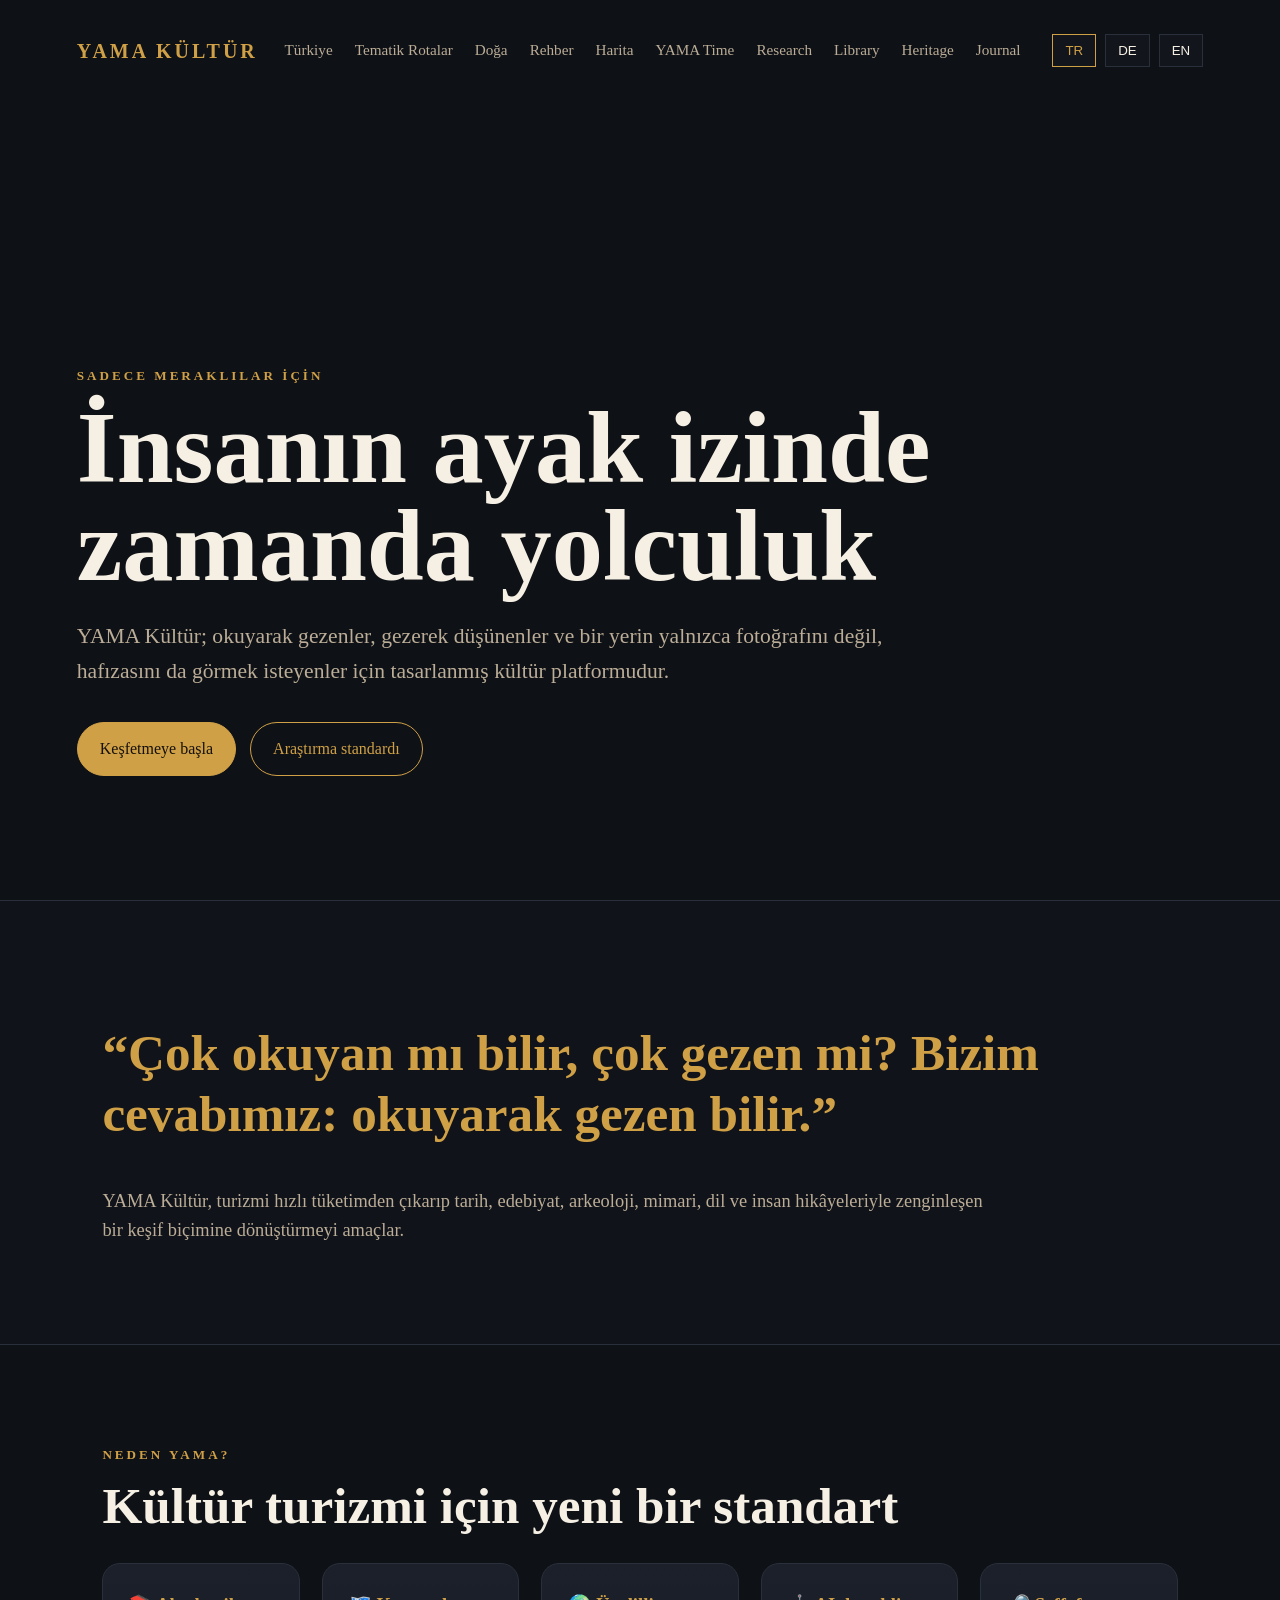
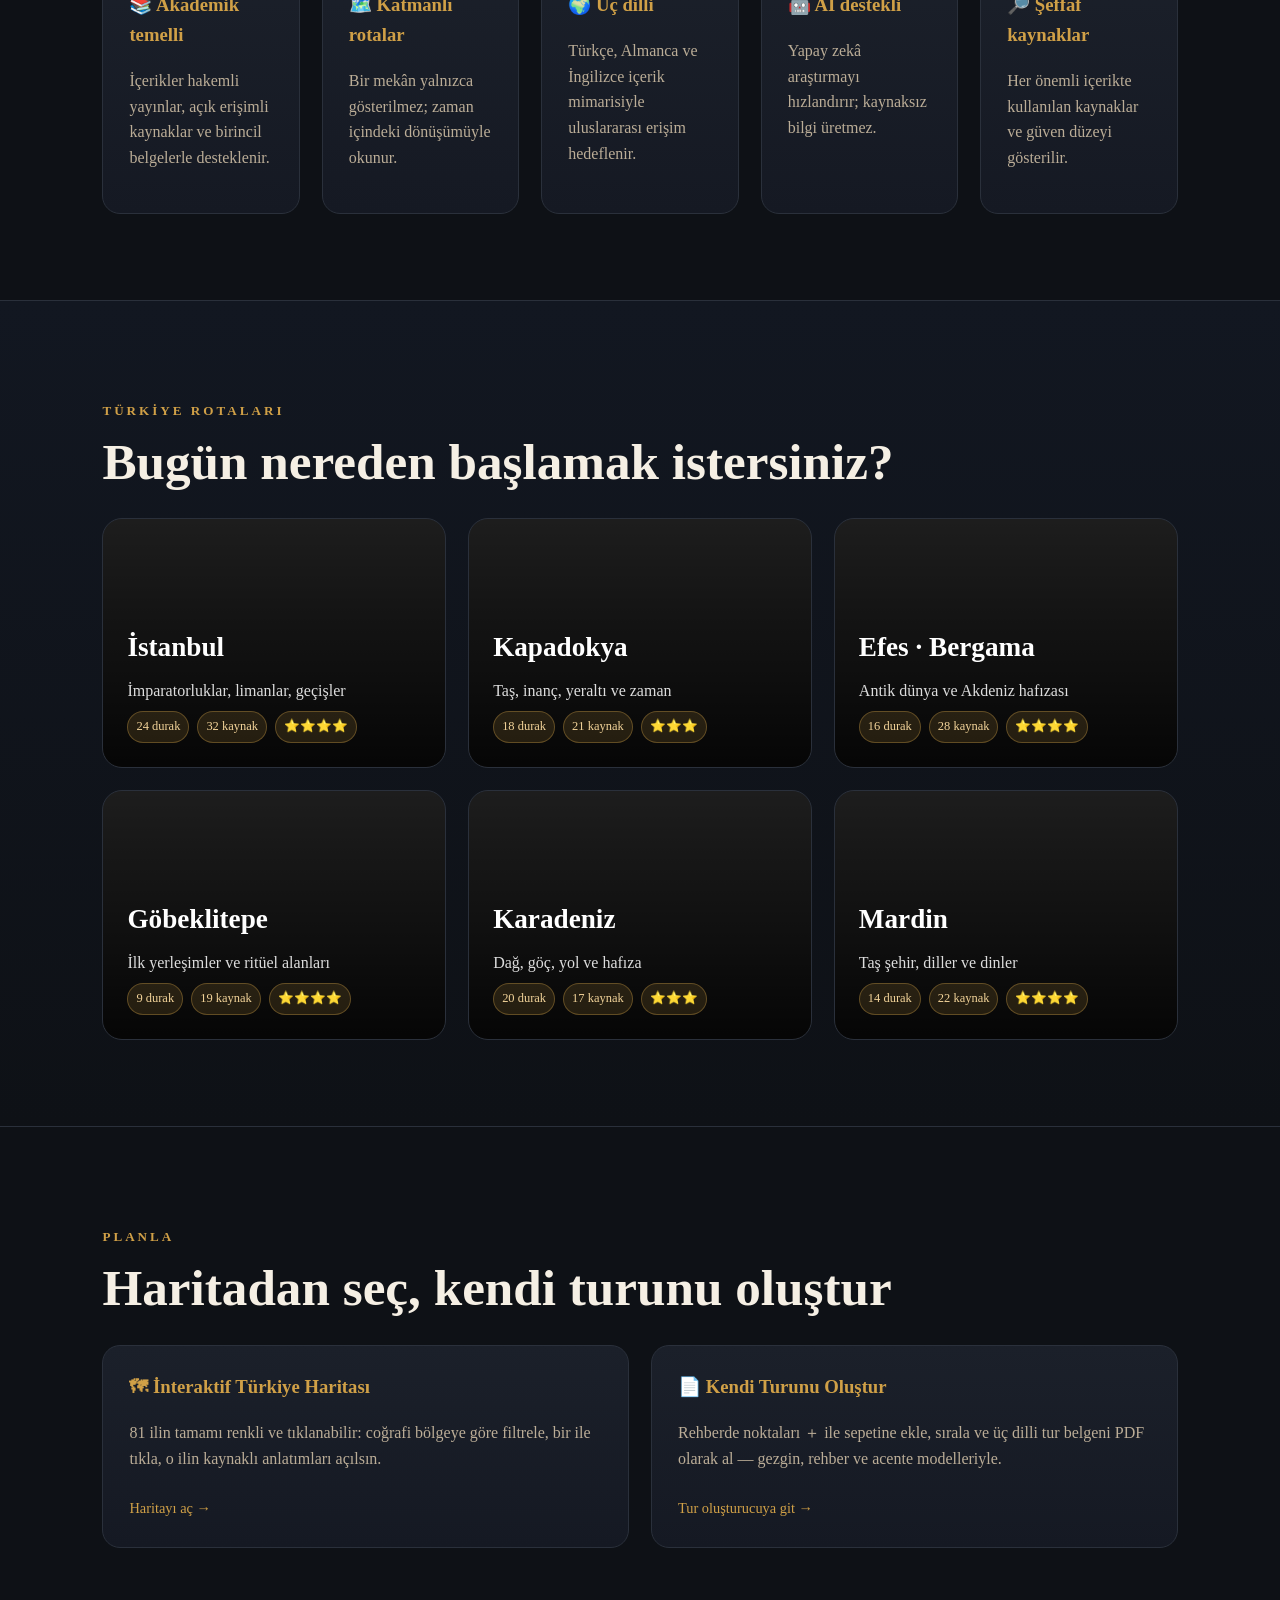
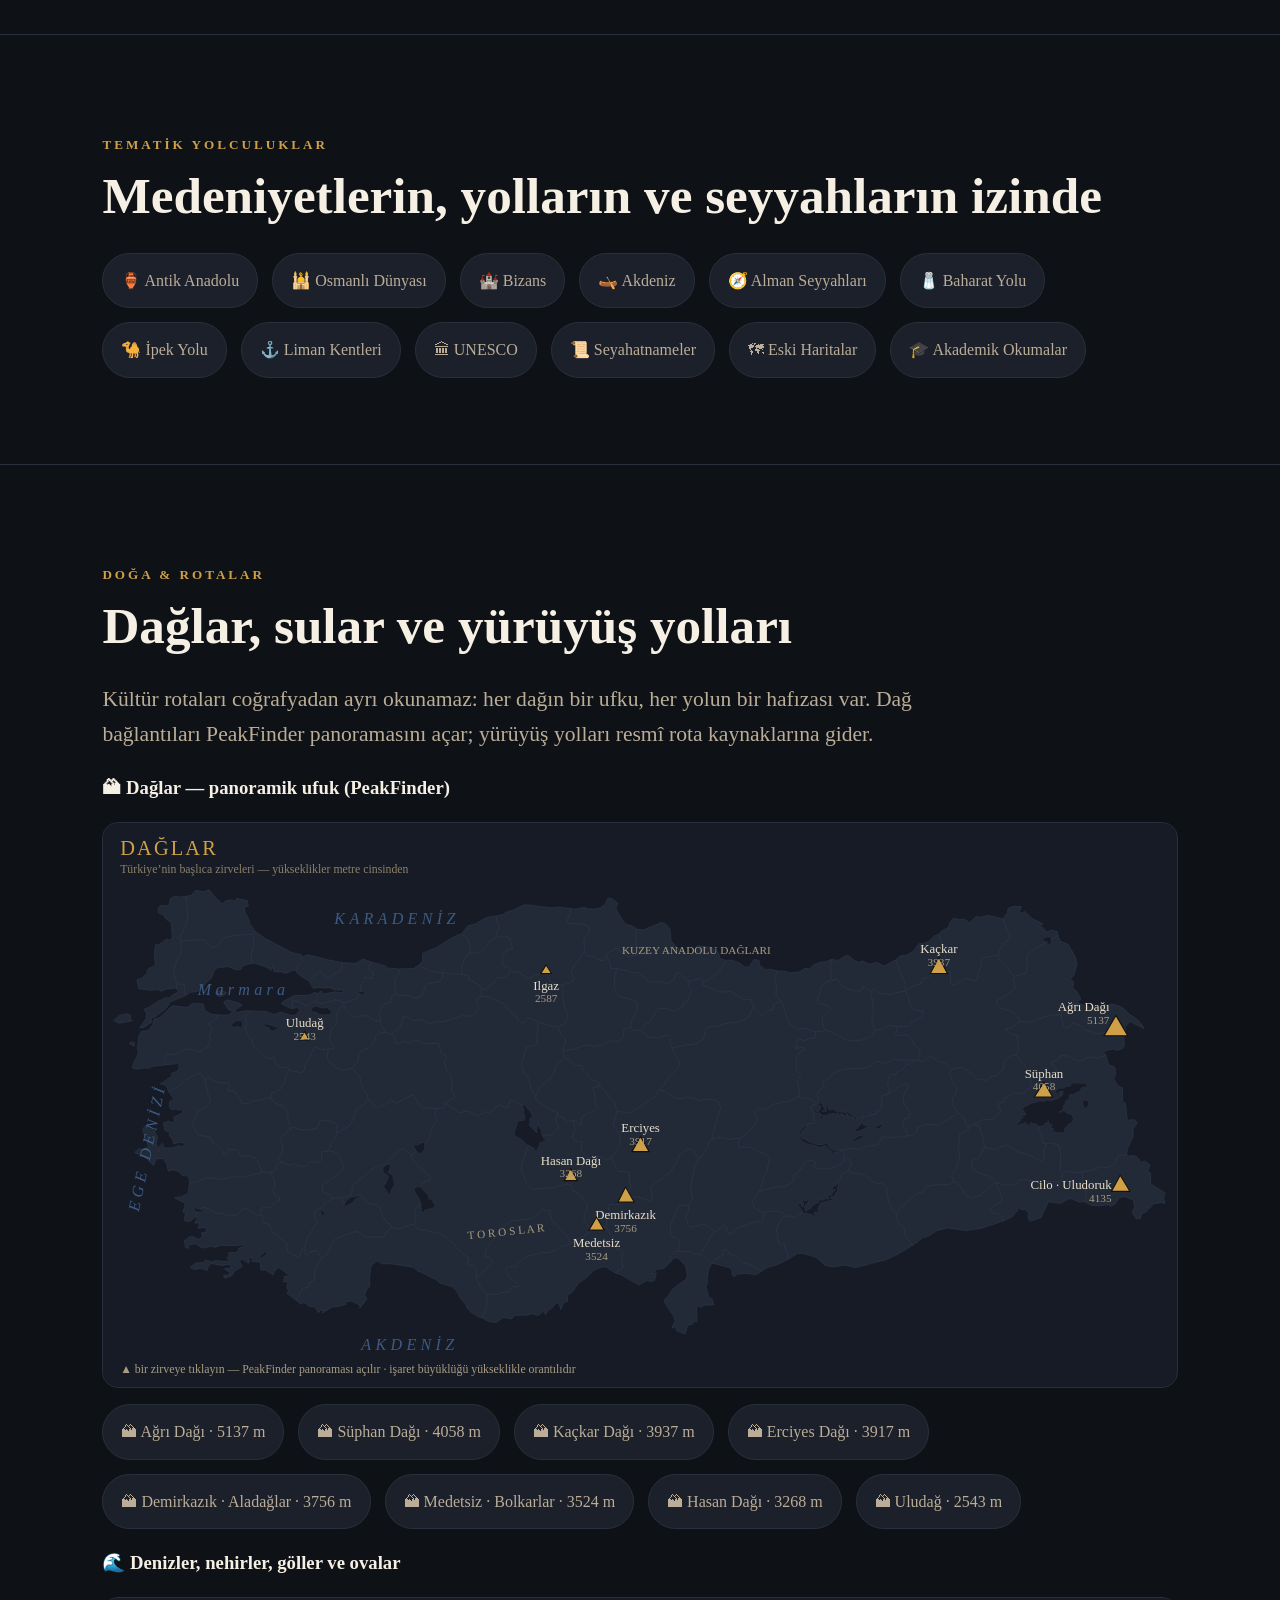
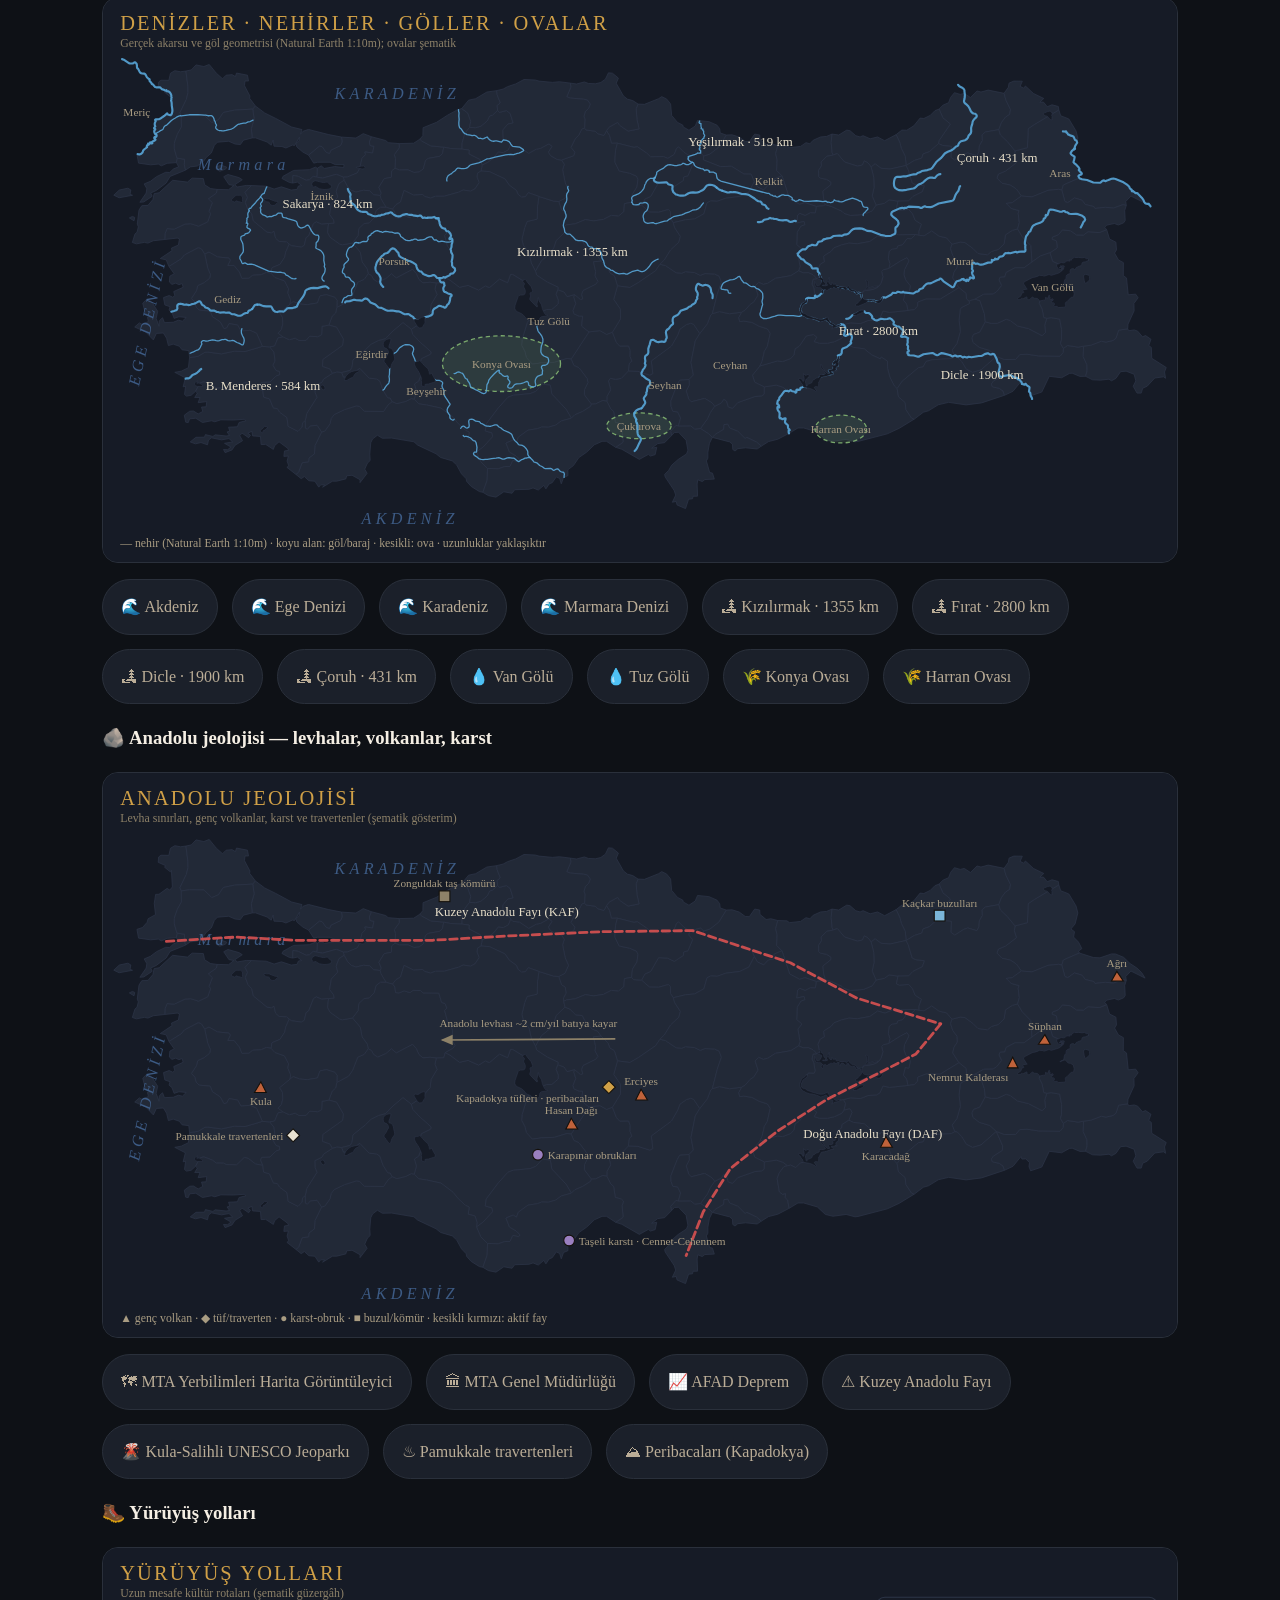
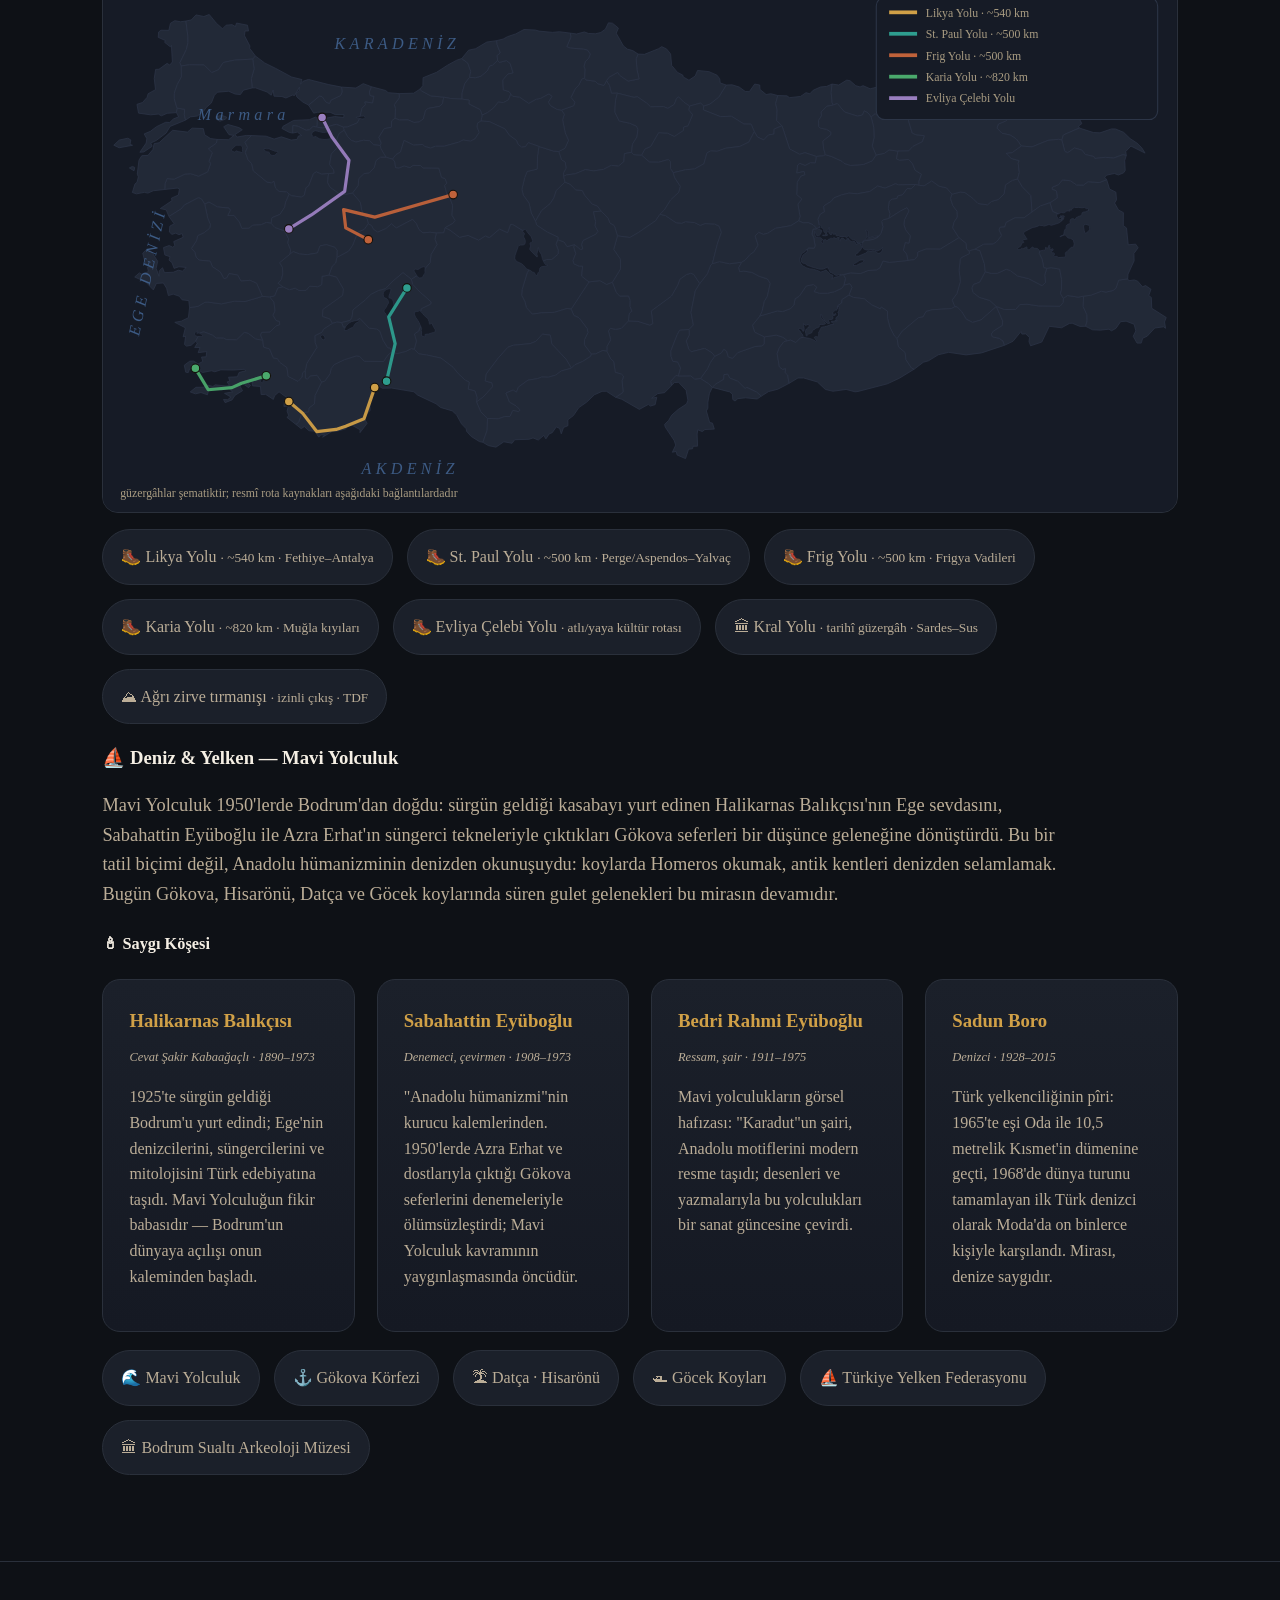
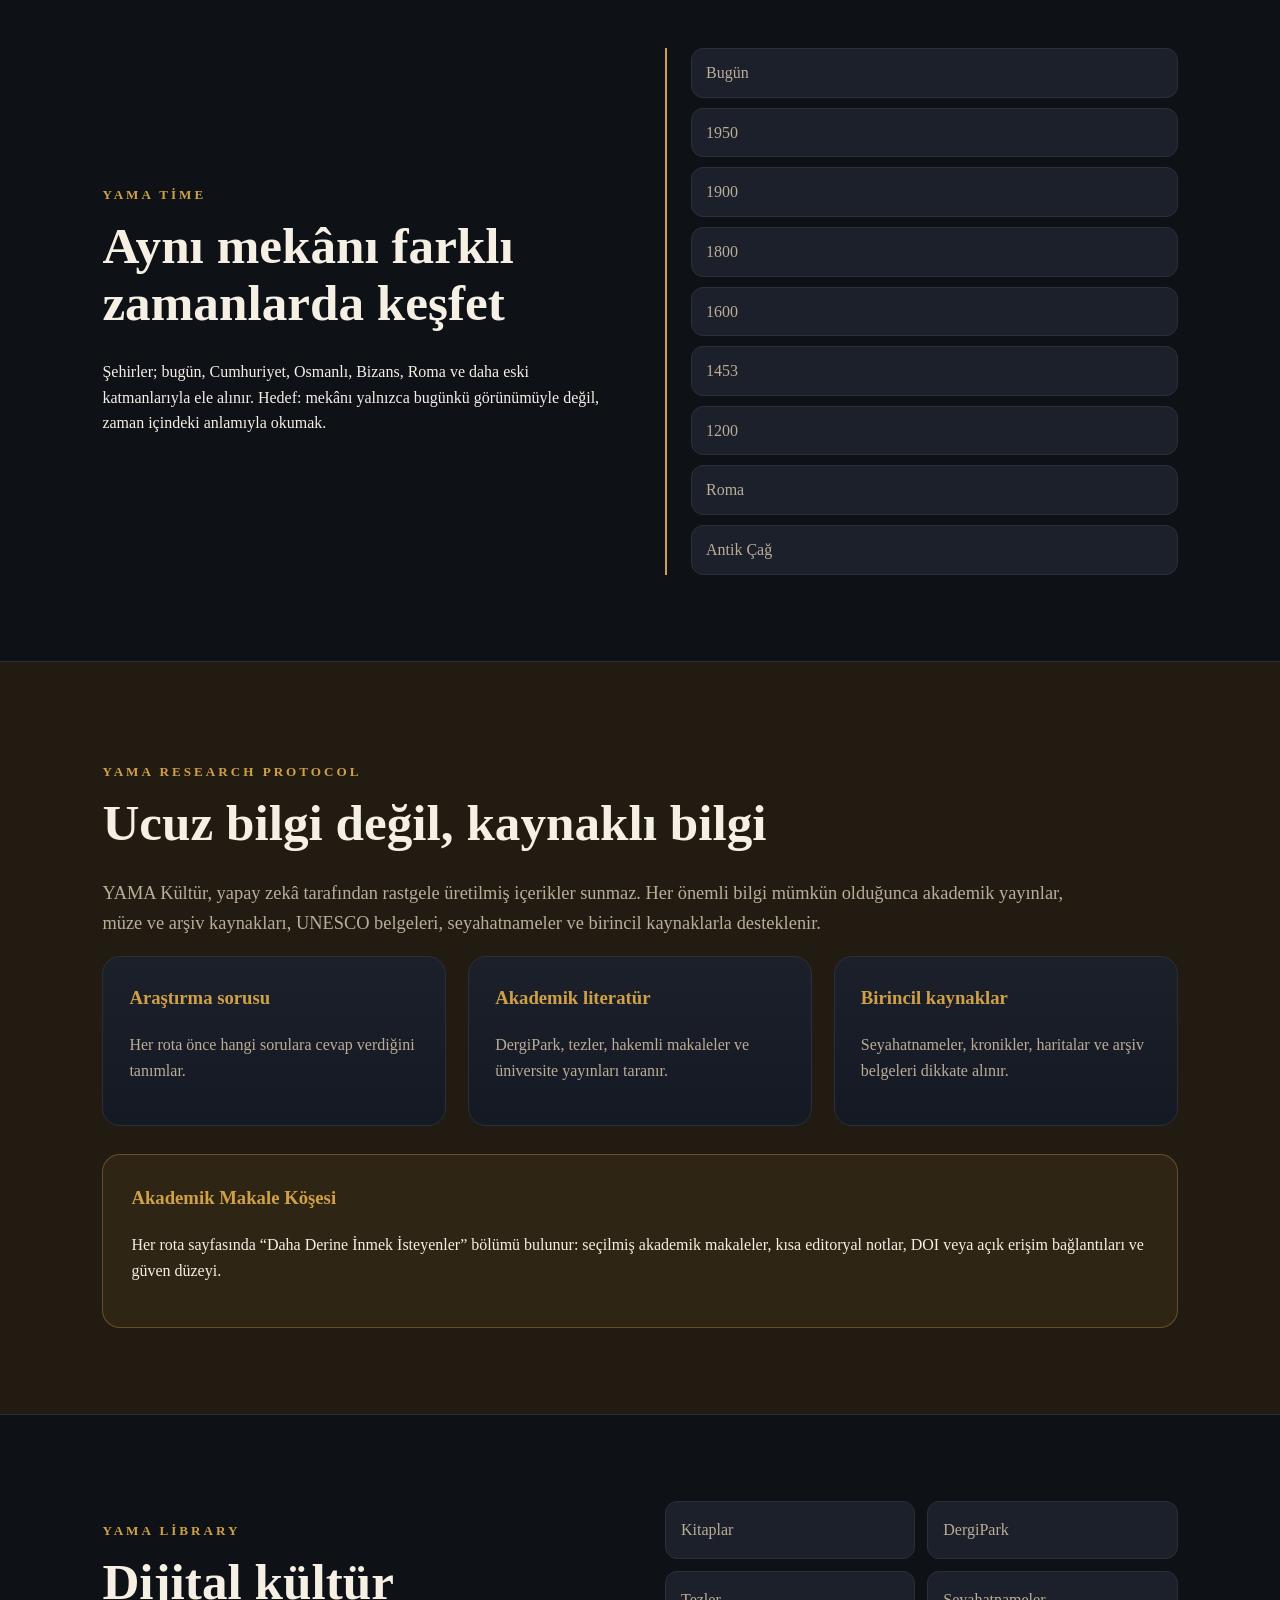
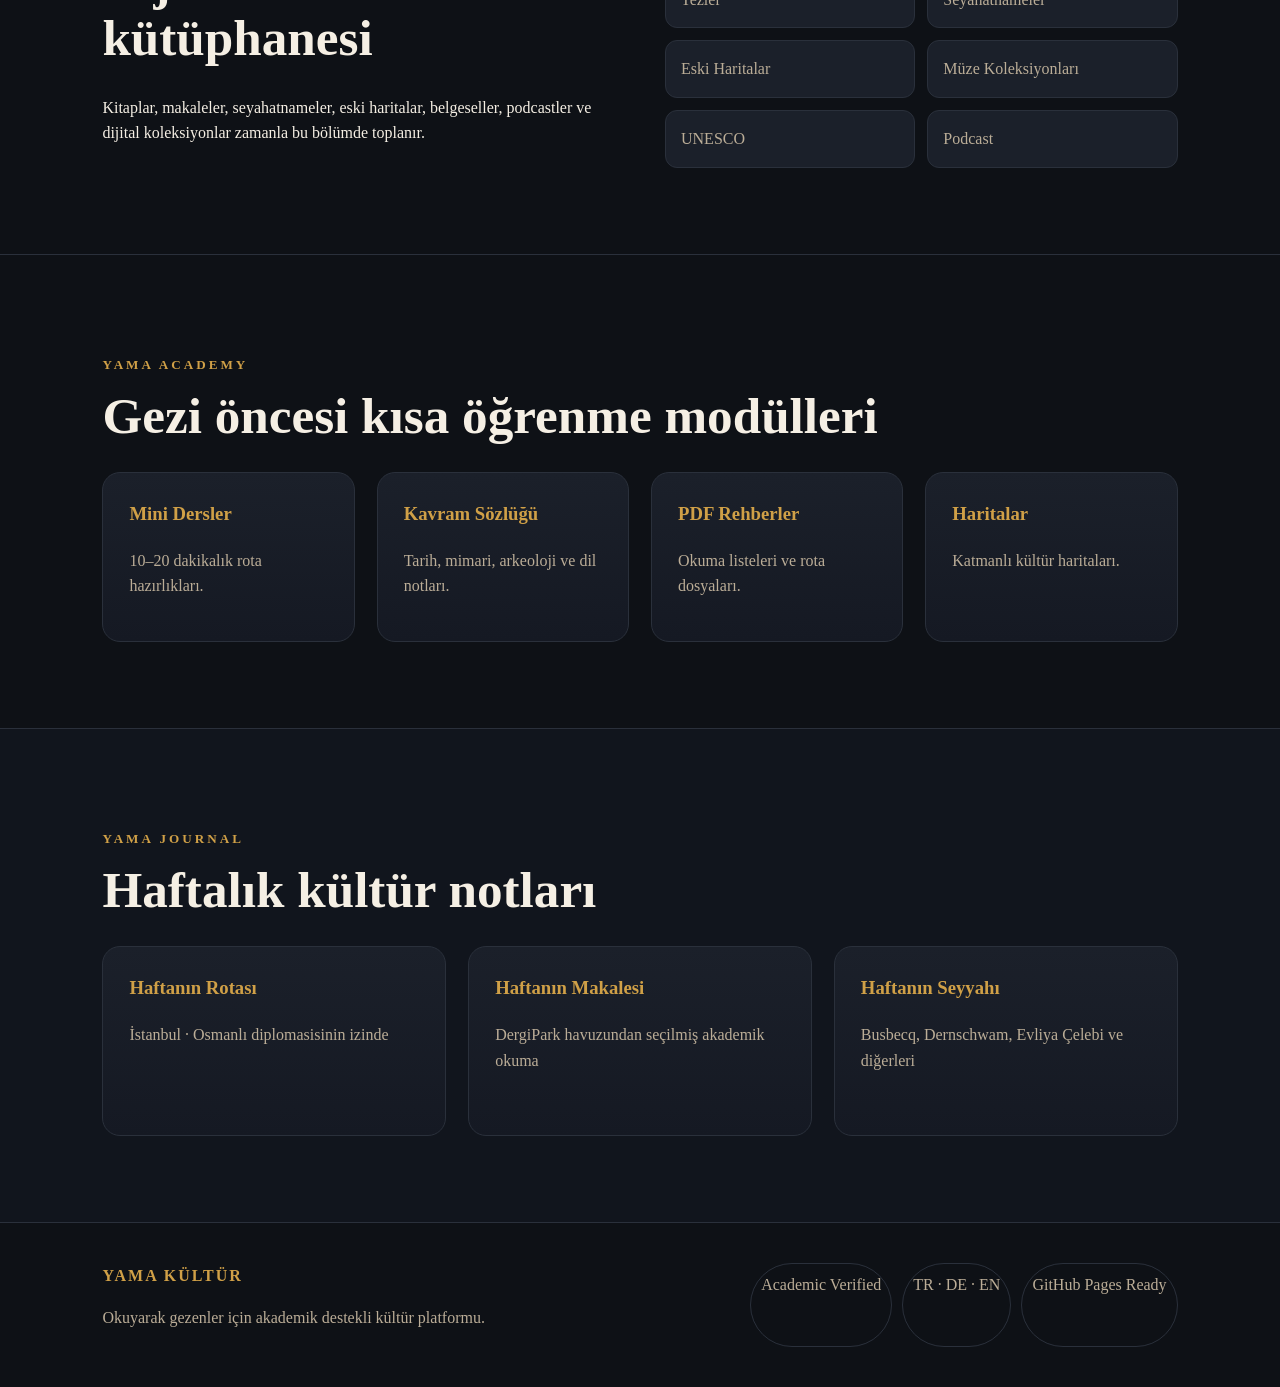
==== index.html @ d3f84f4f "Add files via upload" ====
<!DOCTYPE html>
<html lang="tr">
<head>
  <meta charset="UTF-8" />
  <meta name="viewport" content="width=device-width, initial-scale=1.0" />
  <title>YAMA Kültür · Okuyarak Gezen Bilir</title>
  <meta name="description" content="YAMA Kültür: akademik kaynaklarla desteklenen, üç dilli kültür rotaları ve zamanda yolculuk platformu." />
  <link rel="stylesheet" href="style.css" />
</head>
<body>
  <header class="hero" id="home">
    <video class="hero-video" autoplay muted loop playsinline preload="auto" poster="hero-poster.jpg">
      <source src="hero.webm" type="video/webm" />
      <source src="hero.mp4" type="video/mp4" />
    </video>
    <div class="hero-overlay"></div>
    <nav class="nav">
      <a class="logo" href="#home">YAMA KÜLTÜR</a>
      <div class="menu">
        <a href="#turkiye" data-i18n="navTurkey">Türkiye</a>
        <a href="#themes" data-i18n="navRoutes">Tematik Rotalar</a>
      <a href="#nature" data-i18n="navNature">Doğa</a>
      <a href="guide.html" data-i18n="navGuide">Rehber</a>
        <a href="harita.html" data-i18n="navMap">Harita</a>
        <a href="#time">YAMA Time</a>
        <a href="#research">Research</a>
        <a href="#library">Library</a>
        <a href="dictionary/index.html">Heritage</a>
        <a href="#journal">Journal</a>
      </div>
      <div class="langs">
        <button data-lang="tr">TR</button>
        <button data-lang="de">DE</button>
        <button data-lang="en">EN</button>
      </div>
    </nav>

    <div class="hero-content">
      <p class="eyebrow" data-i18n="heroEyebrow">Sadece meraklılar için</p>
      <h1 data-i18n="heroTitle">İnsanın ayak izinde zamanda yolculuk</h1>
      <p class="lead" data-i18n="heroText">YAMA Kültür; okuyarak gezenler, gezerek düşünenler ve bir yerin yalnızca fotoğrafını değil, hafızasını da görmek isteyenler için tasarlanmış kültür platformudur.</p>
      <div class="hero-actions">
        <a class="btn primary" href="#turkiye" data-i18n="startExplore">Keşfetmeye başla</a>
        <a class="btn" href="#research" data-i18n="seeStandard">Araştırma standardı</a>
      </div>
    </div>
  </header>

  <main>
    <section class="intro">
      <h2 data-i18n="quote">“Çok okuyan mı bilir, çok gezen mi? Bizim cevabımız: okuyarak gezen bilir.”</h2>
      <p data-i18n="introText">YAMA Kültür, turizmi hızlı tüketimden çıkarıp tarih, edebiyat, arkeoloji, mimari, dil ve insan hikâyeleriyle zenginleşen bir keşif biçimine dönüştürmeyi amaçlar.</p>
    </section>

    <section class="section" id="why">
      <p class="eyebrow" data-i18n="whyEyebrow">Neden YAMA?</p>
      <h2 data-i18n="whyTitle">Kültür turizmi için yeni bir standart</h2>
      <div class="grid five">
        <article class="card"><h3>📚 <span data-i18n="why1Title">Akademik temelli</span></h3><p data-i18n="why1Text">İçerikler hakemli yayınlar, açık erişimli kaynaklar ve birincil belgelerle desteklenir.</p></article>
        <article class="card"><h3>🗺️ <span data-i18n="why2Title">Katmanlı rotalar</span></h3><p data-i18n="why2Text">Bir mekân yalnızca gösterilmez; zaman içindeki dönüşümüyle okunur.</p></article>
        <article class="card"><h3>🌍 <span data-i18n="why3Title">Üç dilli</span></h3><p data-i18n="why3Text">Türkçe, Almanca ve İngilizce içerik mimarisiyle uluslararası erişim hedeflenir.</p></article>
        <article class="card"><h3>🤖 <span data-i18n="why4Title">AI destekli</span></h3><p data-i18n="why4Text">Yapay zekâ araştırmayı hızlandırır; kaynaksız bilgi üretmez.</p></article>
        <article class="card"><h3>🔎 <span data-i18n="why5Title">Şeffaf kaynaklar</span></h3><p data-i18n="why5Text">Her önemli içerikte kullanılan kaynaklar ve güven düzeyi gösterilir.</p></article>
      </div>
    </section>

    <section class="section highlight" id="turkiye">
      <p class="eyebrow" data-i18n="turkeyEyebrow">Türkiye rotaları</p>
      <h2 data-i18n="turkeyTitle">Bugün nereden başlamak istersiniz?</h2>
      <div class="route-grid" id="routeGrid"></div>
    </section>

    <section class="section" id="plan">
      <p class="eyebrow" data-i18n="planEyebrow">Planla</p>
      <h2 data-i18n="planTitle">Haritadan seç, kendi turunu oluştur</h2>
      <div class="grid two">
        <a class="card plan-card" href="harita.html">
          <h3>🗺 <span data-i18n="planMapT">İnteraktif Türkiye Haritası</span></h3>
          <p data-i18n="planMapD">81 ilin tamamı renkli ve tıklanabilir: coğrafi bölgeye göre filtrele, bir ile tıkla, o ilin kaynaklı anlatımları açılsın.</p>
          <span class="plan-go" data-i18n="planGoMap">Haritayı aç →</span>
        </a>
        <a class="card plan-card" href="guide.html">
          <h3>📄 <span data-i18n="planTourT">Kendi Turunu Oluştur</span></h3>
          <p data-i18n="planTourD">Rehberde noktaları ＋ ile sepetine ekle, sırala ve üç dilli tur belgeni PDF olarak al — gezgin, rehber ve acente modelleriyle.</p>
          <span class="plan-go" data-i18n="planGoTour">Tur oluşturucuya git →</span>
        </a>
      </div>
    </section>

    <section class="section" id="themes">
      <p class="eyebrow" data-i18n="themesEyebrow">Tematik yolculuklar</p>
      <h2 data-i18n="themesTitle">Medeniyetlerin, yolların ve seyyahların izinde</h2>
      <div class="pill-grid" id="themeGrid"></div>
    </section>

    <section class="section" id="nature">
      <p class="eyebrow" data-i18n="natureEyebrow">Doğa & Rotalar</p>
      <h2 data-i18n="natureTitle">Dağlar, sular ve yürüyüş yolları</h2>
      <p class="lead" data-i18n="natureText">Kültür rotaları coğrafyadan ayrı okunamaz: her dağın bir ufku, her yolun bir hafızası var. Dağ bağlantıları PeakFinder panoramasını açar; yürüyüş yolları resmî rota kaynaklarına gider.</p>
      <h3 class="subhead" data-i18n="mountainsTitle">🏔 Dağlar — panoramik ufuk (PeakFinder)</h3>
      <object class="nat-map" type="image/svg+xml" data="natdaglar.svg" aria-label="Türkiye dağlar haritası — zirveye tıklayın, PeakFinder açılır"></object>
      <div class="pill-grid" id="mountainGrid"></div>
      <h3 class="subhead" data-i18n="watersTitle">🌊 Denizler, nehirler, göller ve ovalar</h3>
      <img class="nat-map" src="natsular.svg" alt="Türkiye akarsular ve göller haritası" loading="lazy" />
      <div class="pill-grid" id="waterGrid"></div>
      <h3 class="subhead" data-i18n="geologyTitle">🪨 Anadolu jeolojisi — levhalar, volkanlar, karst</h3>
      <img class="nat-map" src="natjeoloji.svg" alt="Anadolu jeolojisi haritası" loading="lazy" />
      <div class="pill-grid" id="geologyGrid">
        <a class="pill" target="_blank" rel="noopener" href="http://yerbilimleri.mta.gov.tr/">🗺 MTA Yerbilimleri Harita Görüntüleyici</a>
        <a class="pill" target="_blank" rel="noopener" href="https://www.mta.gov.tr/">🏛 MTA Genel Müdürlüğü</a>
        <a class="pill" target="_blank" rel="noopener" href="https://deprem.afad.gov.tr/">📈 AFAD Deprem</a>
        <a class="pill" target="_blank" rel="noopener" href="https://tr.wikipedia.org/wiki/Kuzey_Anadolu_Fay%C4%B1">⚠ Kuzey Anadolu Fayı</a>
        <a class="pill" target="_blank" rel="noopener" href="https://tr.wikipedia.org/wiki/Kula-Salihli_Jeoparkı">🌋 Kula-Salihli UNESCO Jeoparkı</a>
        <a class="pill" target="_blank" rel="noopener" href="https://tr.wikipedia.org/wiki/Pamukkale">♨ Pamukkale travertenleri</a>
        <a class="pill" target="_blank" rel="noopener" href="https://tr.wikipedia.org/wiki/Peribacas%C4%B1">⛰ Peribacaları (Kapadokya)</a>
      </div>
      <h3 class="subhead" data-i18n="trailsTitle">🥾 Yürüyüş yolları</h3>
      <img class="nat-map" src="natyollar.svg" alt="Uzun mesafe yürüyüş rotaları haritası" loading="lazy" />
      <div class="pill-grid" id="trailGrid"></div>

      <h3 class="subhead" data-i18n="seaTitle">⛵ Deniz & Yelken — Mavi Yolculuk</h3>
      <p class="wide" data-i18n="seaStory">Mavi Yolculuk 1950'lerde Bodrum'dan doğdu: sürgün geldiği kasabayı yurt edinen Halikarnas Balıkçısı'nın Ege sevdasını, Sabahattin Eyüboğlu ile Azra Erhat'ın süngerci tekneleriyle çıktıkları Gökova seferleri bir düşünce geleneğine dönüştürdü. Bu bir tatil biçimi değil, Anadolu hümanizminin denizden okunuşuydu: koylarda Homeros okumak, antik kentleri denizden selamlamak. Bugün Gökova, Hisarönü, Datça ve Göcek koylarında süren gulet gelenekleri bu mirasın devamıdır.</p>
      <h4 class="subhead" style="font-size:1.02rem" data-i18n="tributeTitle">🕯 Saygı Köşesi</h4>
      <div class="grid four">
        <article class="card"><h3>Halikarnas Balıkçısı</h3><span class="who">Cevat Şakir Kabaağaçlı · 1890–1973</span><p>1925'te sürgün geldiği Bodrum'u yurt edindi; Ege'nin denizcilerini, süngercilerini ve mitolojisini Türk edebiyatına taşıdı. Mavi Yolculuğun fikir babasıdır — Bodrum'un dünyaya açılışı onun kaleminden başladı.</p></article>
        <article class="card"><h3>Sabahattin Eyüboğlu</h3><span class="who">Denemeci, çevirmen · 1908–1973</span><p>"Anadolu hümanizmi"nin kurucu kalemlerinden. 1950'lerde Azra Erhat ve dostlarıyla çıktığı Gökova seferlerini denemeleriyle ölümsüzleştirdi; Mavi Yolculuk kavramının yaygınlaşmasında öncüdür.</p></article>
        <article class="card"><h3>Bedri Rahmi Eyüboğlu</h3><span class="who">Ressam, şair · 1911–1975</span><p>Mavi yolculukların görsel hafızası: "Karadut"un şairi, Anadolu motiflerini modern resme taşıdı; desenleri ve yazmalarıyla bu yolculukları bir sanat güncesine çevirdi.</p></article>
        <article class="card"><h3>Sadun Boro</h3><span class="who">Denizci · 1928–2015</span><p>Türk yelkenciliğinin pîri: 1965'te eşi Oda ile 10,5 metrelik Kısmet'in dümenine geçti, 1968'de dünya turunu tamamlayan ilk Türk denizci olarak Moda'da on binlerce kişiyle karşılandı. Mirası, denize saygıdır.</p></article>
      </div>
      <div class="pill-grid" style="margin-top:18px">
        <a class="pill" target="_blank" rel="noopener" href="https://tr.wikipedia.org/wiki/Mavi_Yolculuk">🌊 Mavi Yolculuk</a>
        <a class="pill" target="_blank" rel="noopener" href="https://tr.wikipedia.org/wiki/G%C3%B6kova_K%C3%B6rfezi">⚓ Gökova Körfezi</a>
        <a class="pill" target="_blank" rel="noopener" href="https://tr.wikipedia.org/wiki/Dat%C3%A7a">🏝 Datça · Hisarönü</a>
        <a class="pill" target="_blank" rel="noopener" href="https://tr.wikipedia.org/wiki/G%C3%B6cek">🛥 Göcek Koyları</a>
        <a class="pill" target="_blank" rel="noopener" href="https://www.tyf.org.tr/">⛵ Türkiye Yelken Federasyonu</a>
        <a class="pill" target="_blank" rel="noopener" href="https://bodrummuzesi.ktb.gov.tr/">🏛 Bodrum Sualtı Arkeoloji Müzesi</a>
      </div>
    </section>

    <section class="section split" id="time">
      <div>
        <p class="eyebrow">YAMA Time</p>
        <h2 data-i18n="timeTitle">Aynı mekânı farklı zamanlarda keşfet</h2>
        <p data-i18n="timeText">Şehirler; bugün, Cumhuriyet, Osmanlı, Bizans, Roma ve daha eski katmanlarıyla ele alınır. Hedef: mekânı yalnızca bugünkü görünümüyle değil, zaman içindeki anlamıyla okumak.</p>
      </div>
      <div class="timeline">
        <span>Bugün</span><span>1950</span><span>1900</span><span>1800</span><span>1600</span><span>1453</span><span>1200</span><span>Roma</span><span>Antik Çağ</span>
      </div>
    </section>

    <section class="section research" id="research">
      <p class="eyebrow" data-i18n="researchEyebrow">YAMA Research Protocol</p>
      <h2 data-i18n="researchTitle">Ucuz bilgi değil, kaynaklı bilgi</h2>
      <p class="wide" data-i18n="researchText">YAMA Kültür, yapay zekâ tarafından rastgele üretilmiş içerikler sunmaz. Her önemli bilgi mümkün olduğunca akademik yayınlar, müze ve arşiv kaynakları, UNESCO belgeleri, seyahatnameler ve birincil kaynaklarla desteklenir.</p>
      <div class="grid three">
        <article class="card"><h3 data-i18n="rp1">Araştırma sorusu</h3><p data-i18n="rp1t">Her rota önce hangi sorulara cevap verdiğini tanımlar.</p></article>
        <article class="card"><h3 data-i18n="rp2">Akademik literatür</h3><p data-i18n="rp2t">DergiPark, tezler, hakemli makaleler ve üniversite yayınları taranır.</p></article>
        <article class="card"><h3 data-i18n="rp3">Birincil kaynaklar</h3><p data-i18n="rp3t">Seyahatnameler, kronikler, haritalar ve arşiv belgeleri dikkate alınır.</p></article>
      </div>
      <div class="source-box">
        <h3 data-i18n="articleCorner">Akademik Makale Köşesi</h3>
        <p data-i18n="articleCornerText">Her rota sayfasında “Daha Derine İnmek İsteyenler” bölümü bulunur: seçilmiş akademik makaleler, kısa editoryal notlar, DOI veya açık erişim bağlantıları ve güven düzeyi.</p>
      </div>
    </section>

    <section class="section split" id="library">
      <div>
        <p class="eyebrow">YAMA Library</p>
        <h2 data-i18n="libraryTitle">Dijital kültür kütüphanesi</h2>
        <p data-i18n="libraryText">Kitaplar, makaleler, seyahatnameler, eski haritalar, belgeseller, podcastler ve dijital koleksiyonlar zamanla bu bölümde toplanır.</p>
      </div>
      <div class="library-list">
        <span>Kitaplar</span><span>DergiPark</span><span>Tezler</span><span>Seyahatnameler</span><span>Eski Haritalar</span><span>Müze Koleksiyonları</span><span>UNESCO</span><span>Podcast</span>
      </div>
    </section>

    <section class="section" id="academy">
      <p class="eyebrow">YAMA Academy</p>
      <h2 data-i18n="academyTitle">Gezi öncesi kısa öğrenme modülleri</h2>
      <div class="grid four">
        <article class="card"><h3>Mini Dersler</h3><p data-i18n="academy1">10–20 dakikalık rota hazırlıkları.</p></article>
        <article class="card"><h3>Kavram Sözlüğü</h3><p data-i18n="academy2">Tarih, mimari, arkeoloji ve dil notları.</p></article>
        <article class="card"><h3>PDF Rehberler</h3><p data-i18n="academy3">Okuma listeleri ve rota dosyaları.</p></article>
        <article class="card"><h3>Haritalar</h3><p data-i18n="academy4">Katmanlı kültür haritaları.</p></article>
      </div>
    </section>

    <section class="section journal" id="journal">
      <p class="eyebrow">YAMA Journal</p>
      <h2 data-i18n="journalTitle">Haftalık kültür notları</h2>
      <div class="grid three">
        <article class="card feature"><h3 data-i18n="journal1">Haftanın Rotası</h3><p>İstanbul · Osmanlı diplomasisinin izinde</p></article>
        <article class="card feature"><h3 data-i18n="journal2">Haftanın Makalesi</h3><p>DergiPark havuzundan seçilmiş akademik okuma</p></article>
        <article class="card feature"><h3 data-i18n="journal3">Haftanın Seyyahı</h3><p>Busbecq, Dernschwam, Evliya Çelebi ve diğerleri</p></article>
      </div>
    </section>
  </main>

  <footer class="footer">
    <div>
      <strong>YAMA KÜLTÜR</strong>
      <p data-i18n="footerText">Okuyarak gezenler için akademik destekli kültür platformu.</p>
    </div>
    <div class="badges"><span>Academic Verified</span><span>TR · DE · EN</span><span>GitHub Pages Ready</span></div>
  </footer>
  <script src="script.js"></script>
</body>
</html>
---- style.css ----
:root{--bg:#0e1116;--bg2:#141820;--card:#1b202a;--text:#f5efe4;--muted:#bbaD97;--gold:#d0a047;--line:#2a303b;--soft:#211b12}*{box-sizing:border-box}html{scroll-behavior:smooth}body{margin:0;background:var(--bg);color:var(--text);font-family:Georgia,'Times New Roman',serif;line-height:1.6}a{color:inherit;text-decoration:none}.hero{position:relative;overflow:hidden;min-height:100vh;background:linear-gradient(90deg,rgba(14,17,22,.88),rgba(14,17,22,.55)),url('hero-poster.jpg');background-size:cover;background-position:center;padding:34px 6%;display:flex;flex-direction:column}.hero-video{position:absolute;inset:0;width:100%;height:100%;object-fit:cover;z-index:0}.hero-overlay{position:absolute;inset:0;z-index:1;background:linear-gradient(90deg,rgba(14,17,22,.82),rgba(14,17,22,.28) 65%,rgba(14,17,22,.45)),linear-gradient(180deg,rgba(14,17,22,.35),rgba(14,17,22,.7))}.nav{position:relative;z-index:2;display:flex;align-items:center;justify-content:space-between;gap:20px}.hero-content{position:relative;z-index:2}.logo{font-weight:700;color:var(--gold);letter-spacing:3px;font-size:1.25rem}.menu{display:flex;gap:22px;font-size:.95rem;color:var(--muted)}.menu a:hover{color:var(--gold)}.langs button{background:rgba(20,24,32,.65);border:1px solid var(--line);color:var(--text);padding:8px 12px;margin-left:5px;cursor:pointer}.langs button:hover,.langs button.active{border-color:var(--gold);color:var(--gold)}.hero-content{max-width:870px;margin:auto 0 10vh}.eyebrow{color:var(--gold);letter-spacing:3px;text-transform:uppercase;font-size:.82rem;font-weight:700}.hero h1{font-size:clamp(3rem,8vw,6.8rem);line-height:.96;margin:12px 0 24px}.lead{font-size:1.35rem;color:var(--muted);max-width:820px}.hero-actions{display:flex;gap:14px;flex-wrap:wrap;margin-top:34px}.btn{border:1px solid var(--gold);color:var(--gold);padding:13px 22px;border-radius:999px}.btn.primary{background:var(--gold);color:#15110a}.intro{padding:80px 8%;border-top:1px solid var(--line);background:#101319}.intro h2{font-size:clamp(2rem,4vw,3.6rem);max-width:1100px;color:var(--gold);line-height:1.18}.intro p{max-width:900px;color:var(--muted);font-size:1.15rem}.section{padding:86px 8%;border-top:1px solid var(--line)}.section h2{font-size:clamp(2rem,4vw,3.4rem);line-height:1.1;margin:10px 0 28px}.wide{max-width:980px;color:var(--muted);font-size:1.15rem}.grid{display:grid;gap:22px}.grid.two{grid-template-columns:repeat(2,1fr)}.grid.three{grid-template-columns:repeat(3,1fr)}.plan-card{display:block;text-decoration:none;transition:transform .25s,border-color .25s}.plan-card:hover{transform:translateY(-4px);border-color:var(--gold)}.plan-go{display:inline-block;margin-top:10px;color:var(--gold);font-size:.9rem}.grid.four{grid-template-columns:repeat(4,1fr)}.grid.five{grid-template-columns:repeat(5,1fr)}.card{background:linear-gradient(180deg,var(--card),#151923);border:1px solid var(--line);padding:26px;border-radius:18px;min-height:150px}.card h3{margin-top:0;color:var(--gold)}.card .who{display:block;color:var(--muted);font-size:.78rem;font-style:italic;margin:-6px 0 8px}.card p{color:var(--muted)}.highlight{background:linear-gradient(180deg,#121721,#0e1116)}.route-grid{display:grid;grid-template-columns:repeat(3,1fr);gap:22px}.route-card{min-height:250px;border-radius:20px;overflow:hidden;position:relative;border:1px solid var(--line);background:#222}.route-card .img{position:absolute;inset:0;background-size:cover;background-position:center;filter:saturate(.9)}.route-card:after{content:"";position:absolute;inset:0;background:linear-gradient(180deg,rgba(0,0,0,.15),rgba(0,0,0,.84))}.route-card .content{position:absolute;z-index:1;bottom:0;padding:24px}.route-card h3{font-size:1.7rem;margin:0;color:#fff}.route-card p{color:#ddd;margin:8px 0}.meta{display:flex;gap:8px;flex-wrap:wrap}.meta span{font-size:.78rem;background:rgba(208,160,71,.15);border:1px solid rgba(208,160,71,.35);padding:5px 8px;border-radius:999px;color:#f2d399}.nat-map{width:100%;height:auto;display:block;border:1px solid var(--line);border-radius:16px;margin:6px 0 16px;background:#161b26}.pill-grid{display:flex;flex-wrap:wrap;gap:14px}.pill{border:1px solid var(--line);background:var(--card);border-radius:999px;padding:14px 18px;color:var(--muted)}.pill:hover{border-color:var(--gold);color:var(--gold)}.split{display:grid;grid-template-columns:1fr 1fr;gap:50px;align-items:center}.timeline{display:grid;gap:10px;border-left:2px solid var(--gold);padding-left:24px}.timeline span{background:var(--card);border:1px solid var(--line);padding:11px 14px;border-radius:12px;color:var(--muted)}.research{background:var(--soft)}.source-box{margin-top:28px;padding:28px;border:1px solid rgba(208,160,71,.35);border-radius:18px;background:rgba(208,160,71,.08)}.source-box h3{color:var(--gold);margin-top:0}.library-list{display:grid;grid-template-columns:repeat(2,1fr);gap:12px}.library-list span{padding:15px;background:var(--card);border:1px solid var(--line);border-radius:12px;color:var(--muted)}.journal{background:#11151d}.feature{min-height:190px}.footer{padding:40px 8%;display:flex;justify-content:space-between;gap:24px;border-top:1px solid var(--line);color:var(--muted)}.footer strong{color:var(--gold);letter-spacing:2px}.badges{display:flex;gap:10px;flex-wrap:wrap}.badges span{border:1px solid var(--line);padding:8px 10px;border-radius:999px}@media(max-width:1000px){.menu{display:none}.grid.two,.grid.three,.grid.four,.grid.five,.route-grid,.split{grid-template-columns:1fr}.footer{flex-direction:column}.hero h1{font-size:3.4rem}}@media(max-width:560px){.hero{padding:24px 5%}.langs button{padding:7px 9px}.hero-content{margin-top:18vh}.section,.intro{padding:62px 5%}.route-grid{gap:16px}}
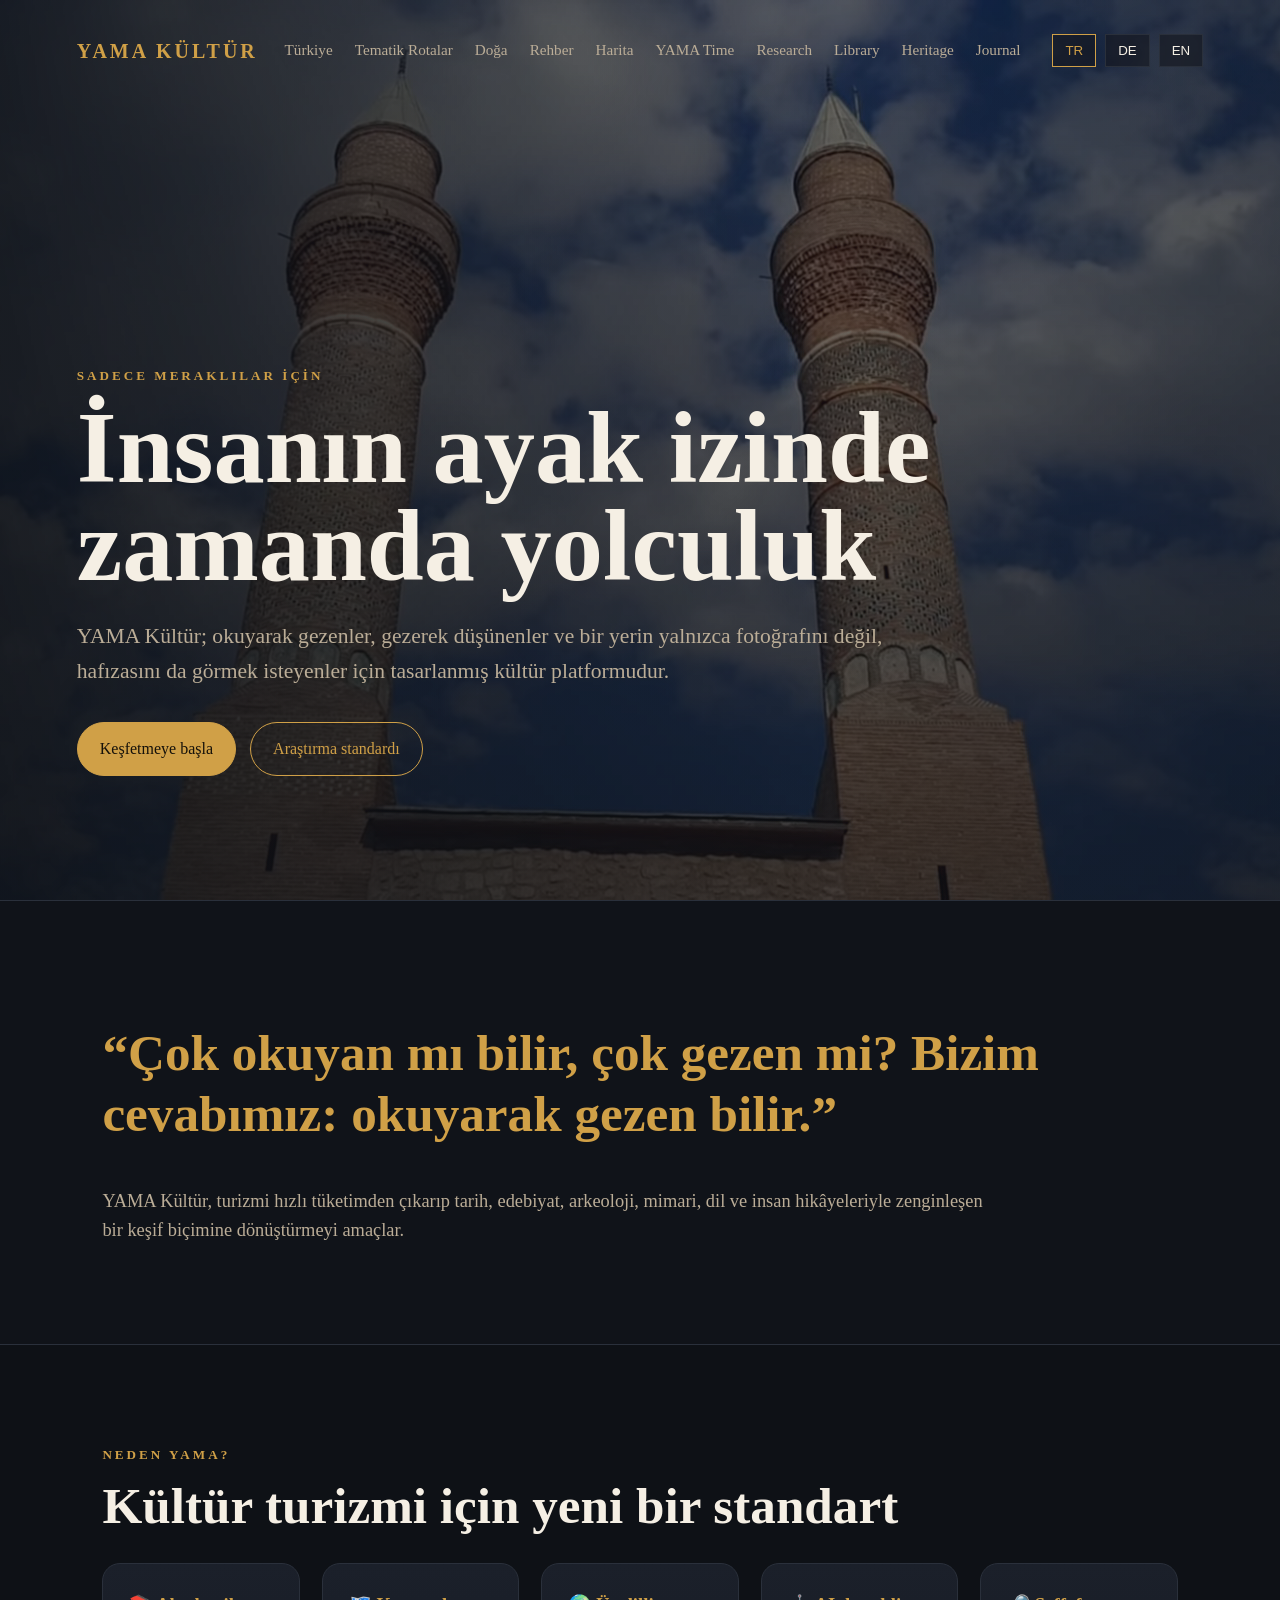
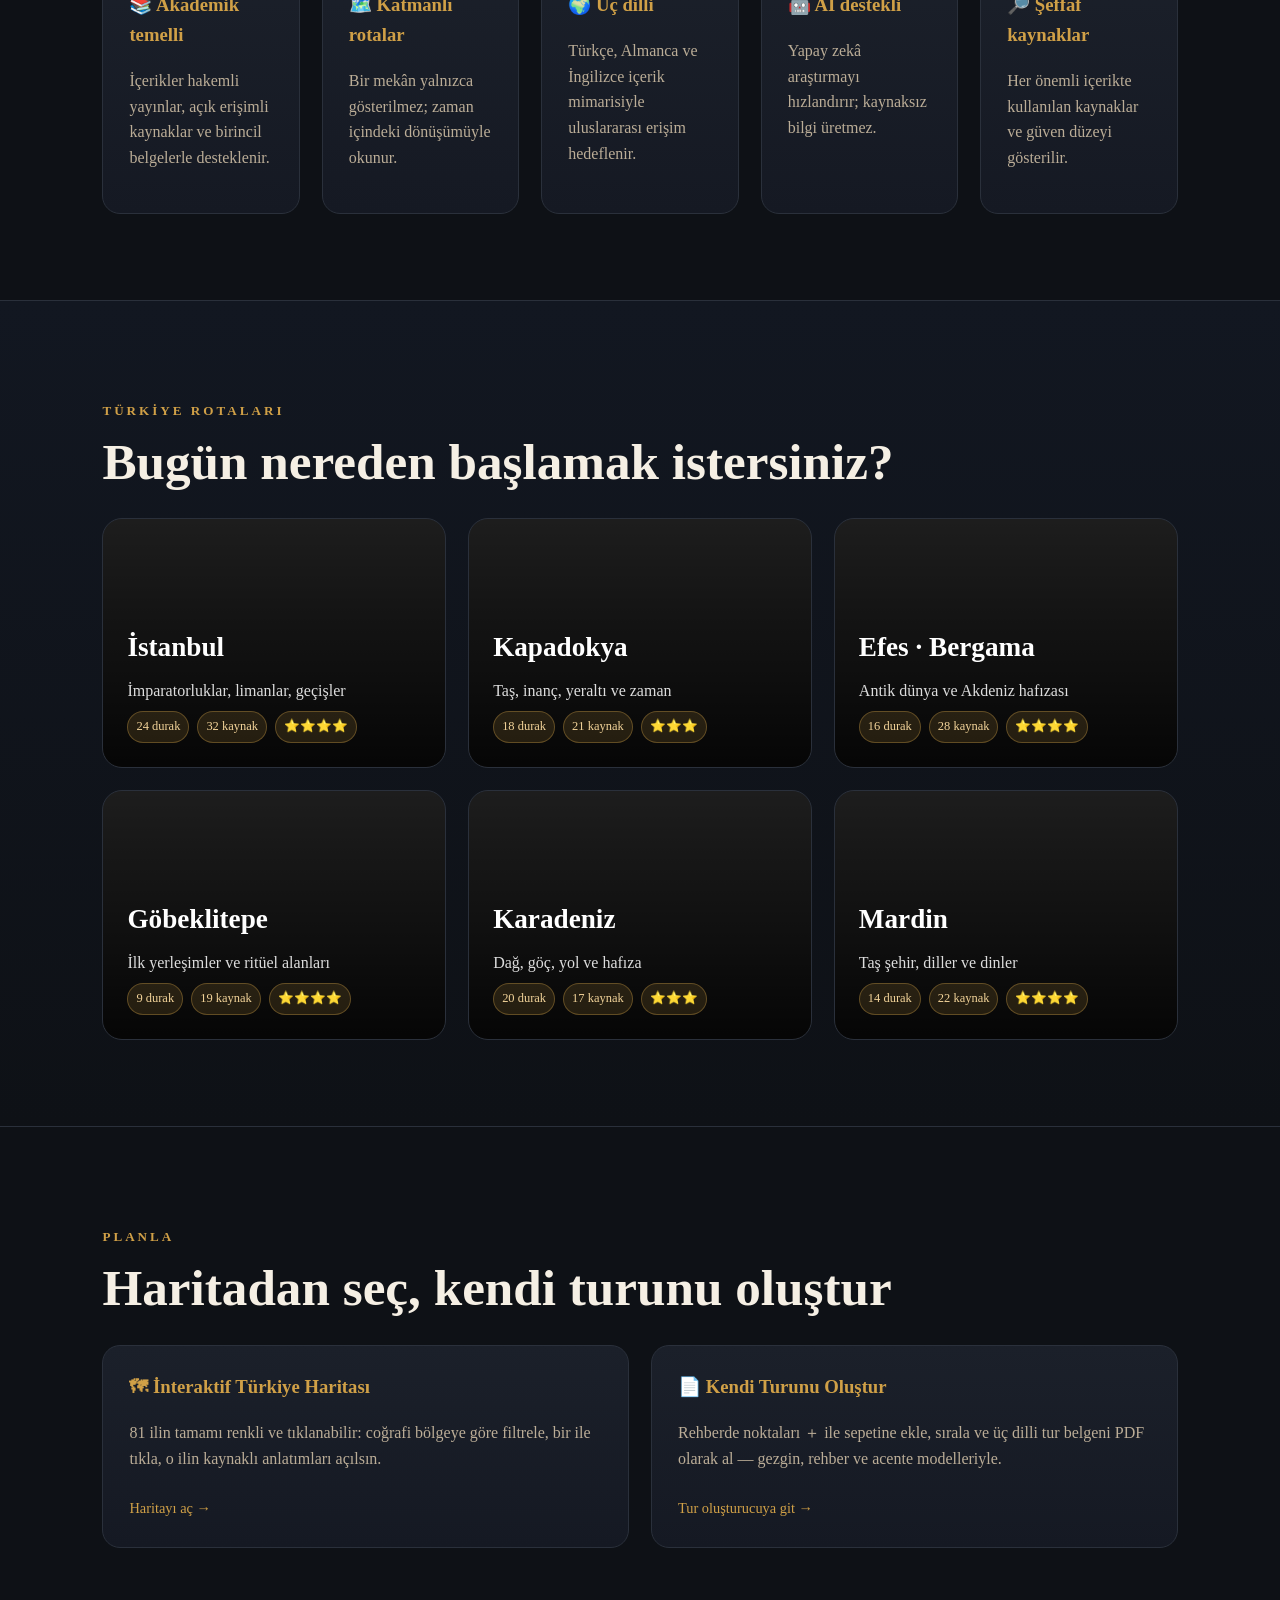
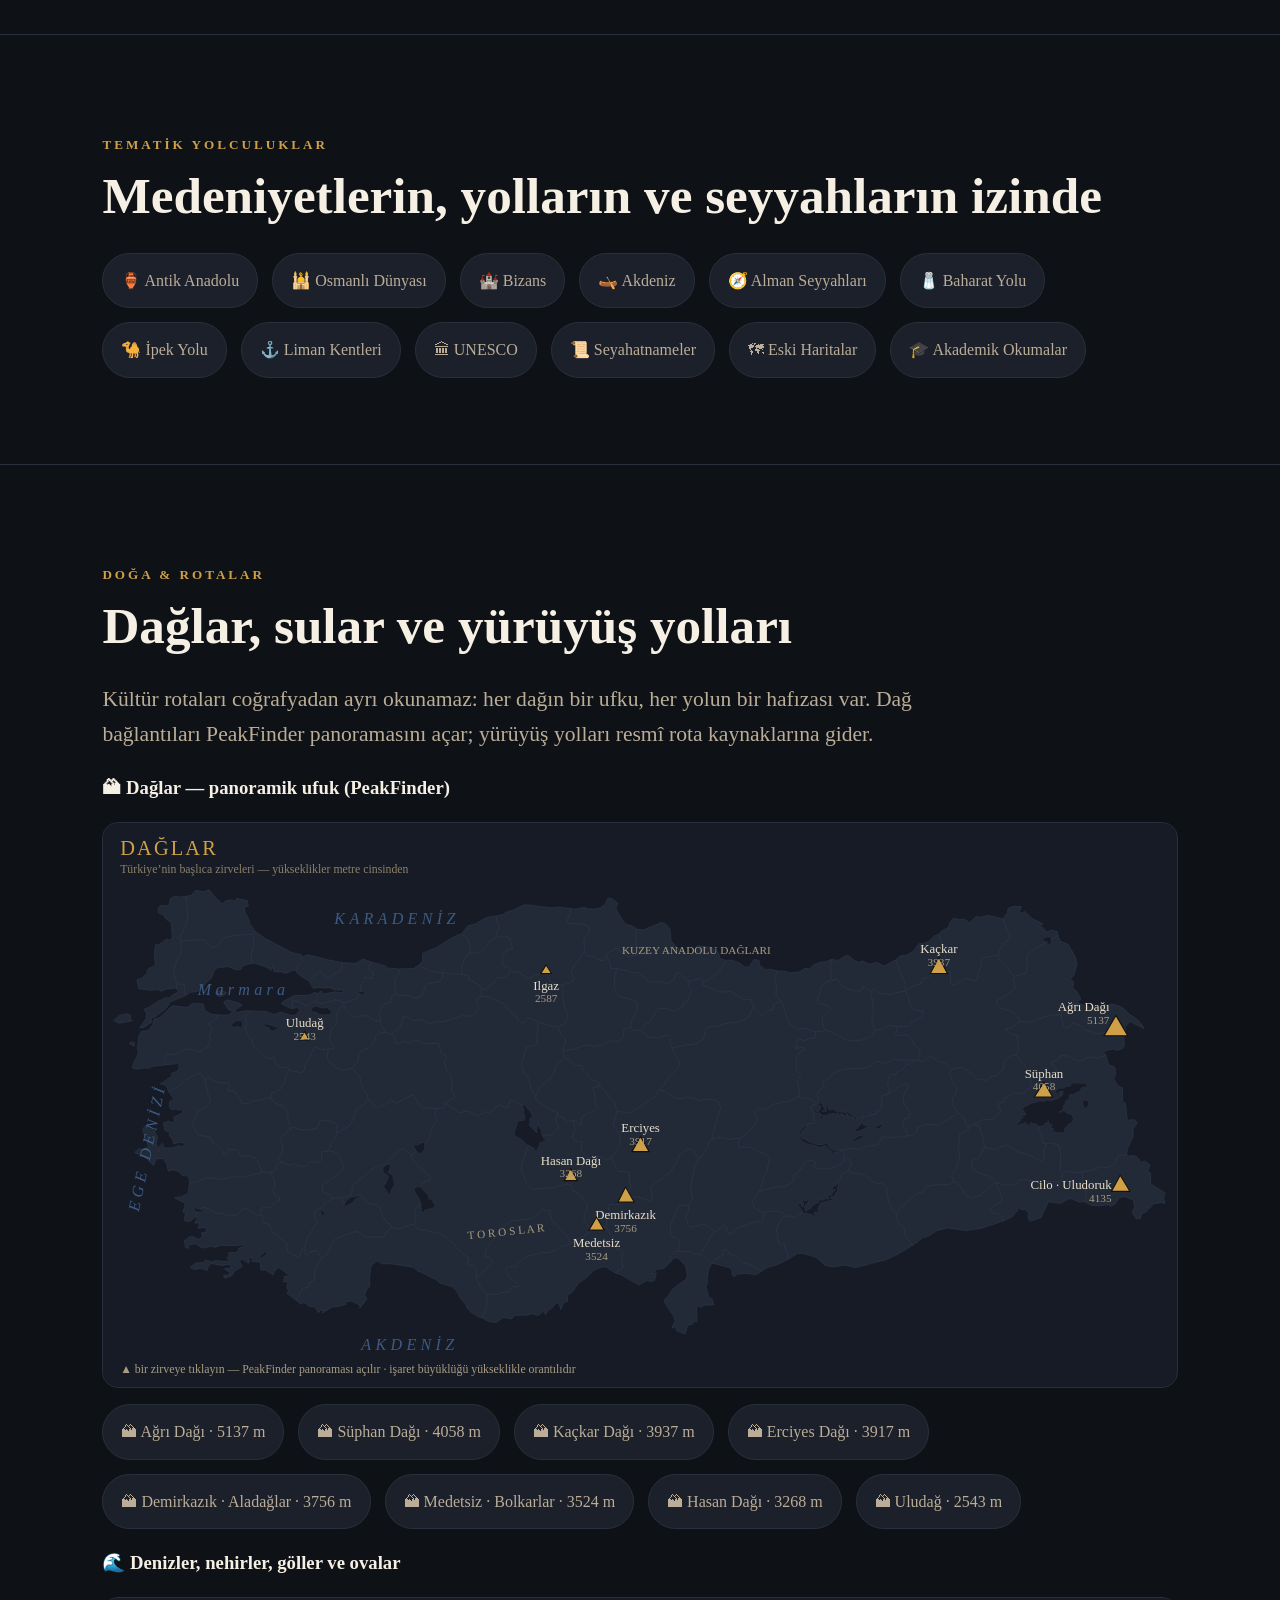
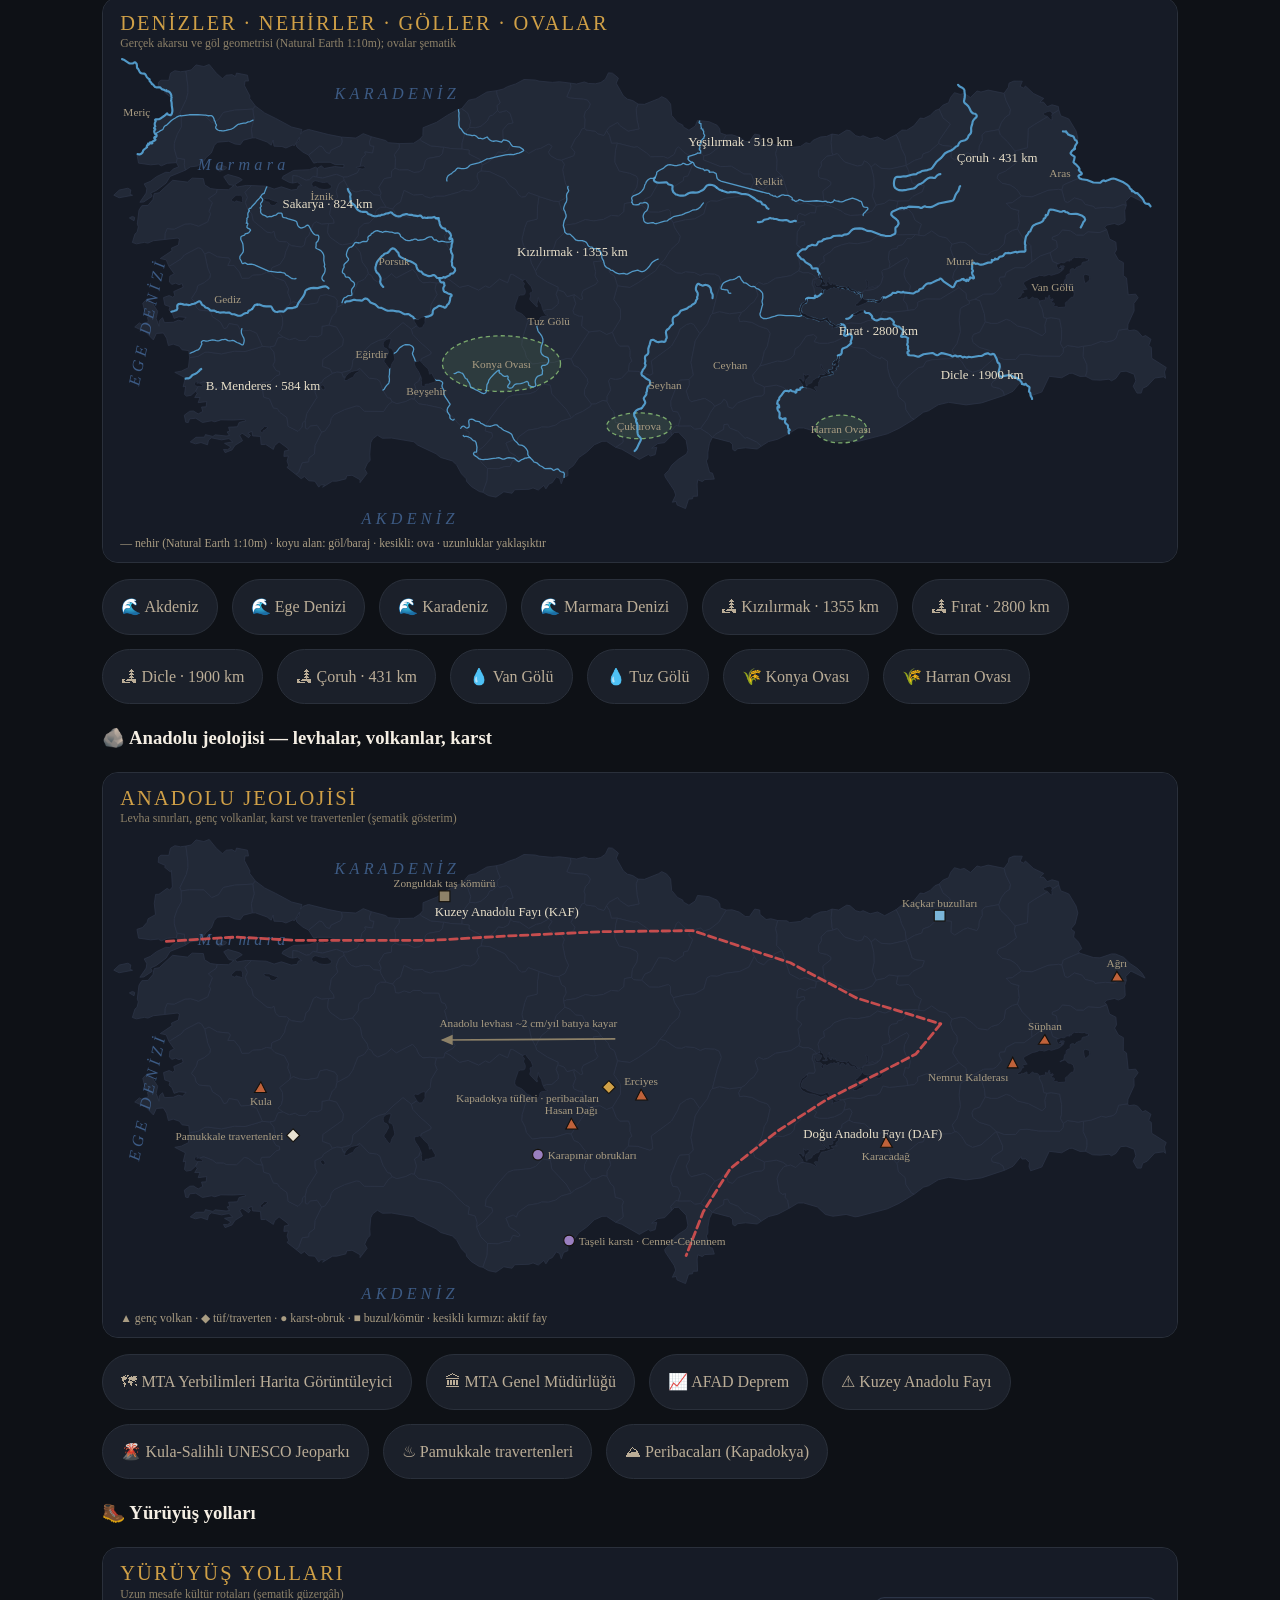
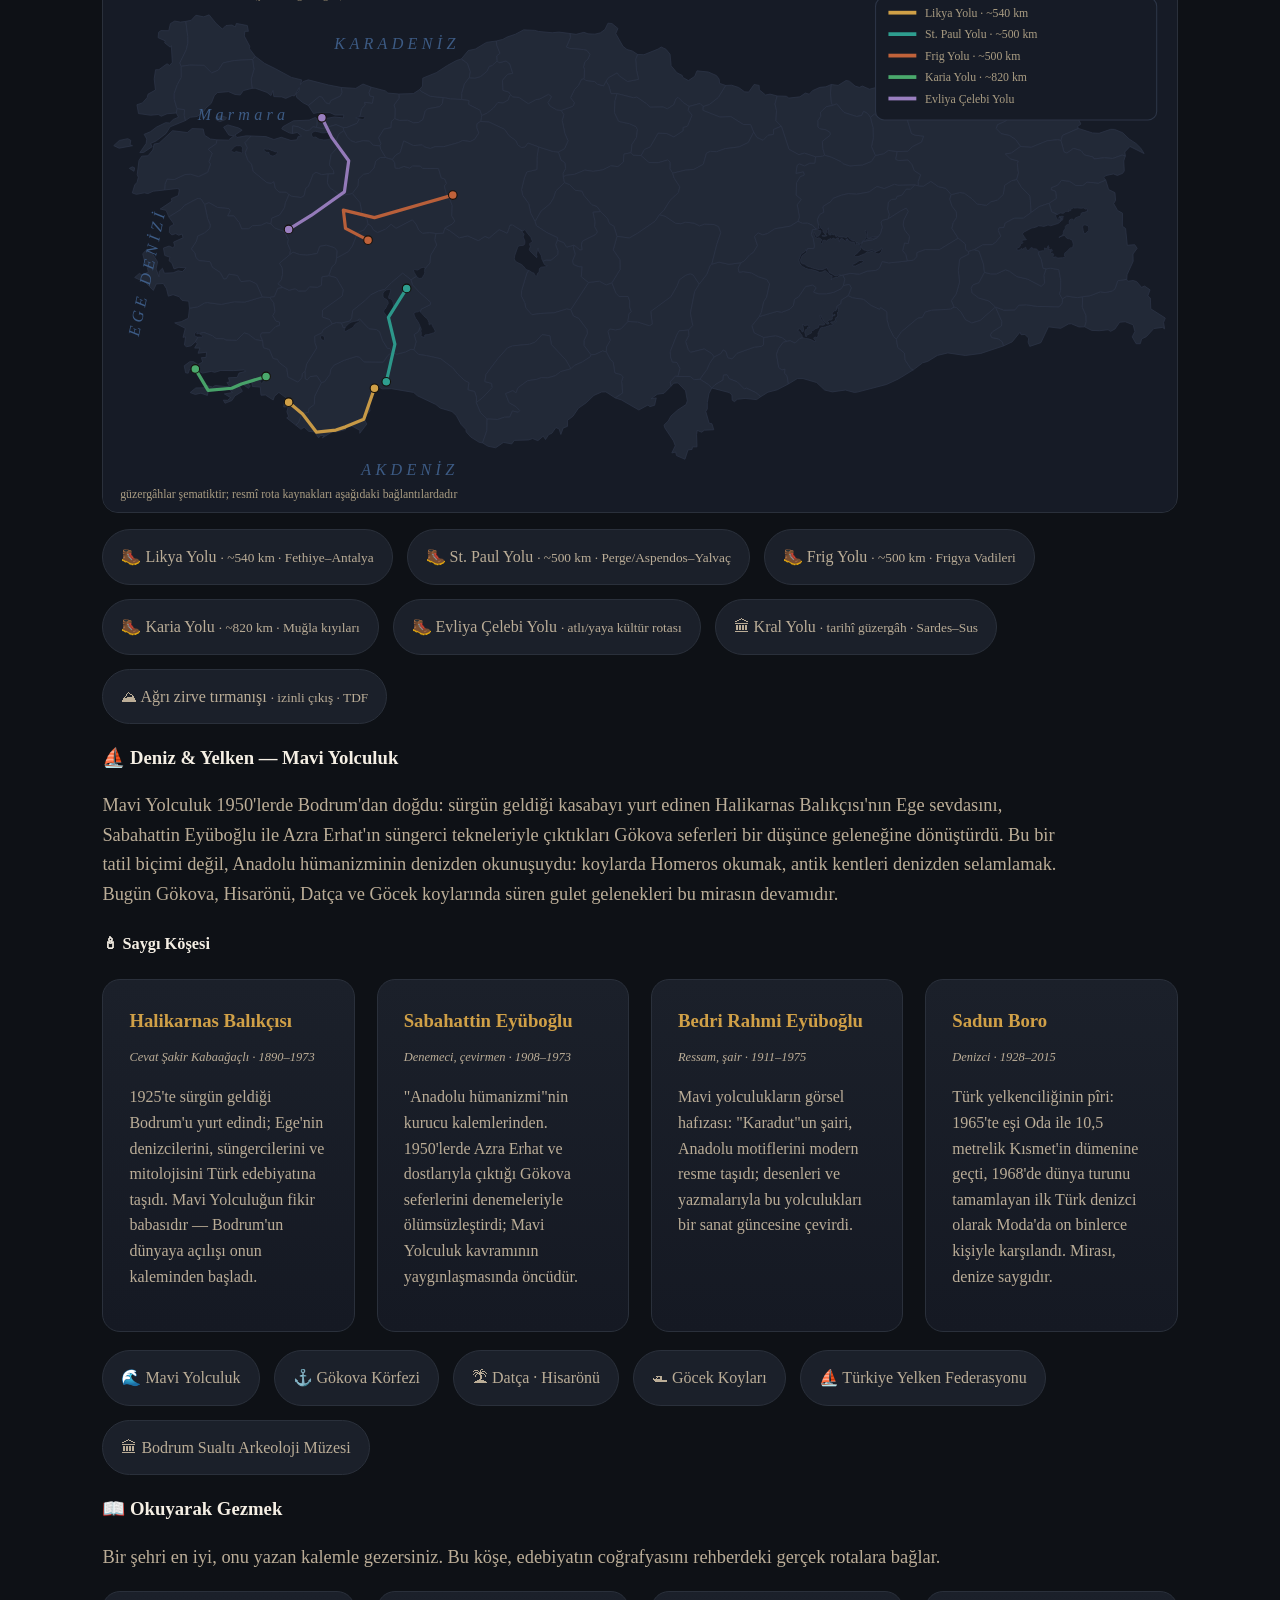
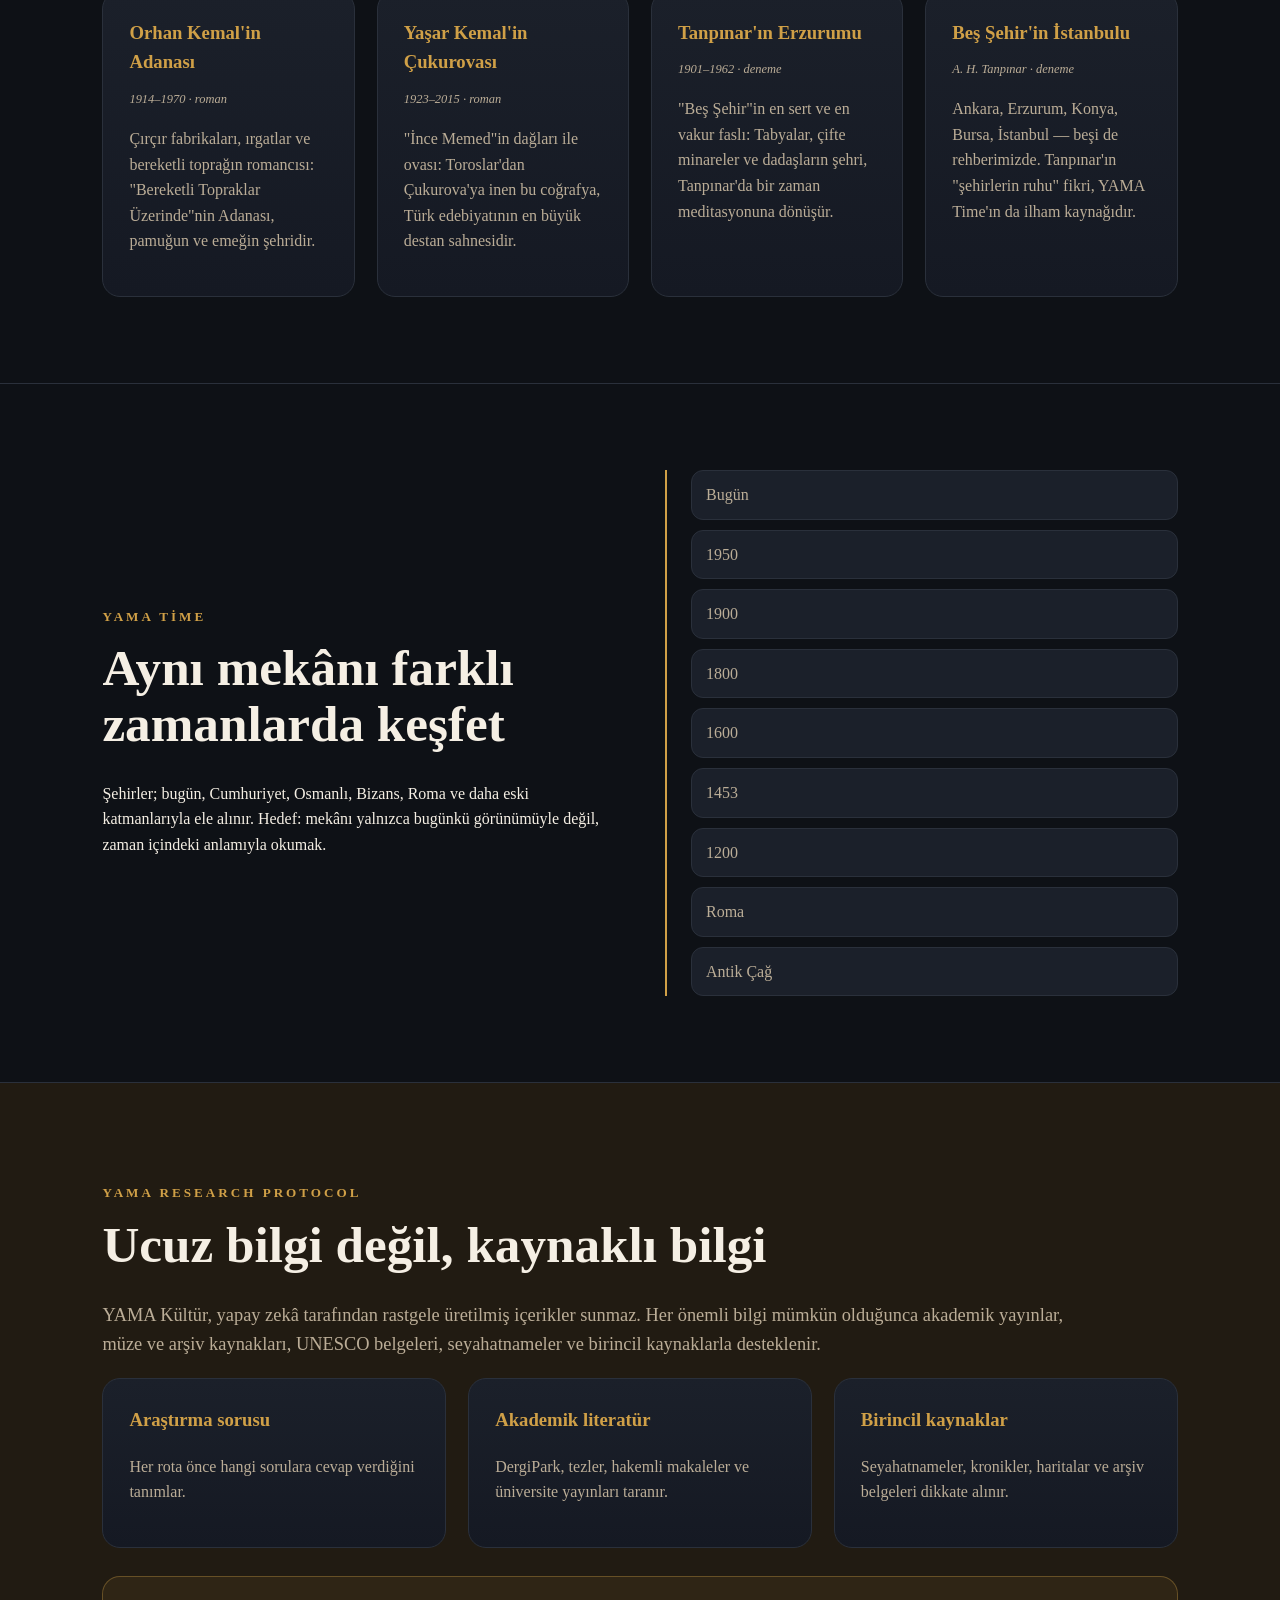
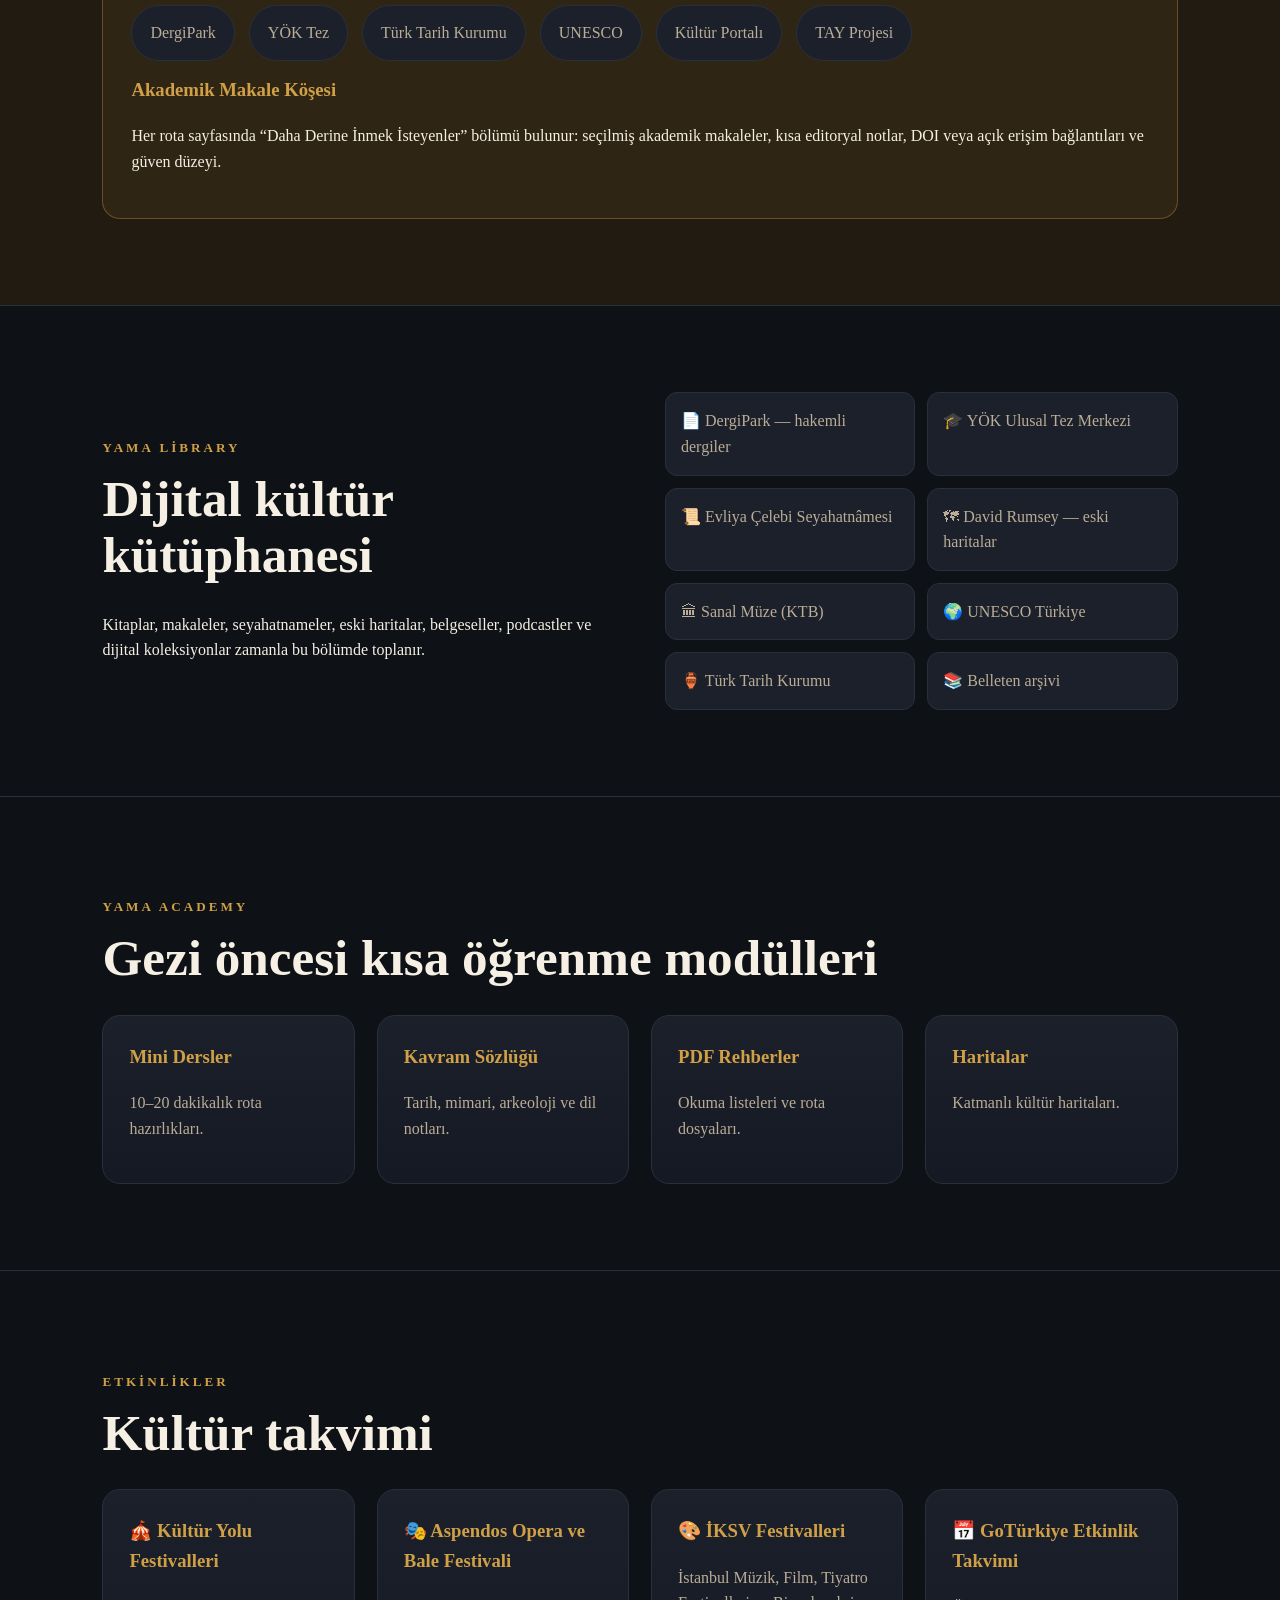
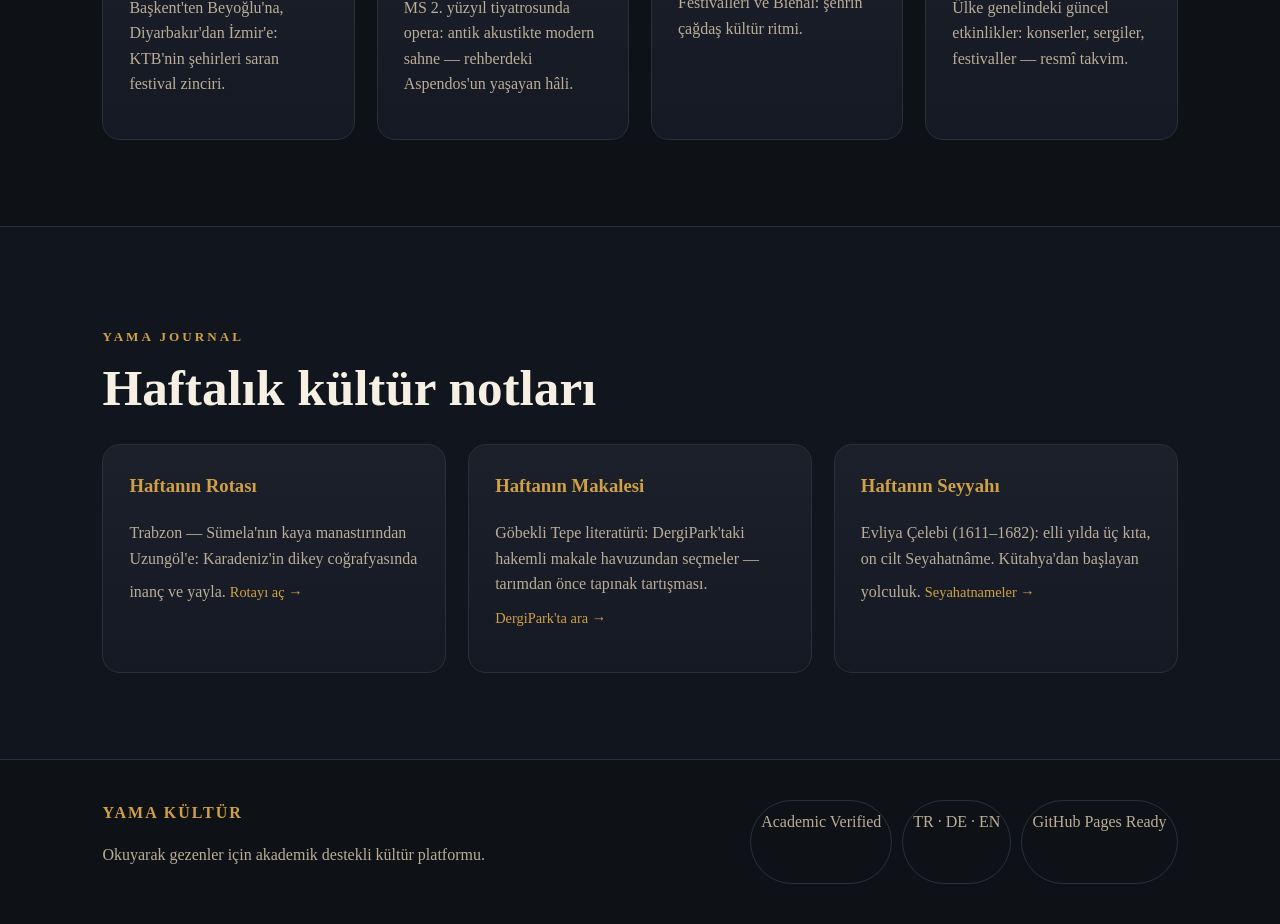
==== commit aeac8252: "İçerik: 12 tematik yolculuk sayfası (tema.html), Okuyarak Gezmek köşesi (O. Kemal, Y. Kemal, Tanpına" ====
--- a/index.html
+++ b/index.html
@@ -115,7 +115,7 @@
         <a class="pill" target="_blank" rel="noopener" href="https://tr.wikipedia.org/wiki/Peribacas%C4%B1">⛰ Peribacaları (Kapadokya)</a>
       </div>
       <h3 class="subhead" data-i18n="trailsTitle">🥾 Yürüyüş yolları</h3>
-      <img class="nat-map" src="natyollar.svg" alt="Uzun mesafe yürüyüş rotaları haritası" loading="lazy" />
+      <object class="nat-map" type="image/svg+xml" data="natyollar.svg" aria-label="Yürüyüş rotaları haritası — rotaya tıklayın, resmî sayfası açılır"></object>
       <div class="pill-grid" id="trailGrid"></div>
 
       <h3 class="subhead" data-i18n="seaTitle">⛵ Deniz & Yelken — Mavi Yolculuk</h3>
@@ -134,6 +134,15 @@
         <a class="pill" target="_blank" rel="noopener" href="https://tr.wikipedia.org/wiki/G%C3%B6cek">🛥 Göcek Koyları</a>
         <a class="pill" target="_blank" rel="noopener" href="https://www.tyf.org.tr/">⛵ Türkiye Yelken Federasyonu</a>
         <a class="pill" target="_blank" rel="noopener" href="https://bodrummuzesi.ktb.gov.tr/">🏛 Bodrum Sualtı Arkeoloji Müzesi</a>
+      </div>
+
+      <h3 class="subhead">📖 Okuyarak Gezmek</h3>
+      <p class="wide">Bir şehri en iyi, onu yazan kalemle gezersiniz. Bu köşe, edebiyatın coğrafyasını rehberdeki gerçek rotalara bağlar.</p>
+      <div class="grid four">
+        <a class="card plan-card" href="guide.html?region=adana"><h3>Orhan Kemal'in Adanası</h3><span class="who">1914–1970 · roman</span><p>Çırçır fabrikaları, ırgatlar ve bereketli toprağın romancısı: "Bereketli Topraklar Üzerinde"nin Adanası, pamuğun ve emeğin şehridir.</p></a>
+        <a class="card plan-card" href="guide.html?region=adana"><h3>Yaşar Kemal'in Çukurovası</h3><span class="who">1923–2015 · roman</span><p>"İnce Memed"in dağları ile ovası: Toroslar'dan Çukurova'ya inen bu coğrafya, Türk edebiyatının en büyük destan sahnesidir.</p></a>
+        <a class="card plan-card" href="guide.html?region=erzurum"><h3>Tanpınar'ın Erzurumu</h3><span class="who">1901–1962 · deneme</span><p>"Beş Şehir"in en sert ve en vakur faslı: Tabyalar, çifte minareler ve dadaşların şehri, Tanpınar'da bir zaman meditasyonuna dönüşür.</p></a>
+        <a class="card plan-card" href="guide.html?region=istanbul"><h3>Beş Şehir'in İstanbulu</h3><span class="who">A. H. Tanpınar · deneme</span><p>Ankara, Erzurum, Konya, Bursa, İstanbul — beşi de rehberimizde. Tanpınar'ın "şehirlerin ruhu" fikri, YAMA Time'ın da ilham kaynağıdır.</p></a>
       </div>
     </section>
 
@@ -158,6 +167,14 @@
         <article class="card"><h3 data-i18n="rp3">Birincil kaynaklar</h3><p data-i18n="rp3t">Seyahatnameler, kronikler, haritalar ve arşiv belgeleri dikkate alınır.</p></article>
       </div>
       <div class="source-box">
+        <p style="margin:0 0 14px" class="pill-grid">
+          <a class="pill" target="_blank" rel="noopener" href="https://dergipark.org.tr/">DergiPark</a>
+          <a class="pill" target="_blank" rel="noopener" href="https://tez.yok.gov.tr/">YÖK Tez</a>
+          <a class="pill" target="_blank" rel="noopener" href="https://www.ttk.gov.tr/">Türk Tarih Kurumu</a>
+          <a class="pill" target="_blank" rel="noopener" href="https://whc.unesco.org/">UNESCO</a>
+          <a class="pill" target="_blank" rel="noopener" href="https://www.kulturportali.gov.tr/">Kültür Portalı</a>
+          <a class="pill" target="_blank" rel="noopener" href="http://www.tayproject.org/">TAY Projesi</a>
+        </p>
         <h3 data-i18n="articleCorner">Akademik Makale Köşesi</h3>
         <p data-i18n="articleCornerText">Her rota sayfasında “Daha Derine İnmek İsteyenler” bölümü bulunur: seçilmiş akademik makaleler, kısa editoryal notlar, DOI veya açık erişim bağlantıları ve güven düzeyi.</p>
       </div>
@@ -170,7 +187,14 @@
         <p data-i18n="libraryText">Kitaplar, makaleler, seyahatnameler, eski haritalar, belgeseller, podcastler ve dijital koleksiyonlar zamanla bu bölümde toplanır.</p>
       </div>
       <div class="library-list">
-        <span>Kitaplar</span><span>DergiPark</span><span>Tezler</span><span>Seyahatnameler</span><span>Eski Haritalar</span><span>Müze Koleksiyonları</span><span>UNESCO</span><span>Podcast</span>
+        <a target="_blank" rel="noopener" href="https://dergipark.org.tr/">📄 DergiPark — hakemli dergiler</a>
+        <a target="_blank" rel="noopener" href="https://tez.yok.gov.tr/">🎓 YÖK Ulusal Tez Merkezi</a>
+        <a target="_blank" rel="noopener" href="https://tr.wikipedia.org/wiki/Seyahatn%C3%A2me">📜 Evliya Çelebi Seyahatnâmesi</a>
+        <a target="_blank" rel="noopener" href="https://www.davidrumsey.com/">🗺 David Rumsey — eski haritalar</a>
+        <a target="_blank" rel="noopener" href="https://sanalmuze.gov.tr/">🏛 Sanal Müze (KTB)</a>
+        <a target="_blank" rel="noopener" href="https://whc.unesco.org/en/statesparties/tr">🌍 UNESCO Türkiye</a>
+        <a target="_blank" rel="noopener" href="https://www.ttk.gov.tr/">🏺 Türk Tarih Kurumu</a>
+        <a target="_blank" rel="noopener" href="https://belleten.gov.tr/">📚 Belleten arşivi</a>
       </div>
     </section>
 
@@ -185,13 +209,24 @@
       </div>
     </section>
 
+    <section class="section" id="etkinlik">
+      <p class="eyebrow">Etkinlikler</p>
+      <h2>Kültür takvimi</h2>
+      <div class="grid four">
+        <a class="card plan-card" target="_blank" rel="noopener" href="https://kulturyolufestivali.com/"><h3>🎪 Kültür Yolu Festivalleri</h3><p>Başkent'ten Beyoğlu'na, Diyarbakır'dan İzmir'e: KTB'nin şehirleri saran festival zinciri.</p></a>
+        <a class="card plan-card" target="_blank" rel="noopener" href="https://tr.wikipedia.org/wiki/Uluslararas%C4%B1_Aspendos_Opera_ve_Bale_Festivali"><h3>🎭 Aspendos Opera ve Bale Festivali</h3><p>MS 2. yüzyıl tiyatrosunda opera: antik akustikte modern sahne — rehberdeki Aspendos'un yaşayan hâli.</p></a>
+        <a class="card plan-card" target="_blank" rel="noopener" href="https://www.iksv.org/"><h3>🎨 İKSV Festivalleri</h3><p>İstanbul Müzik, Film, Tiyatro Festivalleri ve Bienal: şehrin çağdaş kültür ritmi.</p></a>
+        <a class="card plan-card" target="_blank" rel="noopener" href="https://goturkiye.com/turkiye-events"><h3>📅 GoTürkiye Etkinlik Takvimi</h3><p>Ülke genelindeki güncel etkinlikler: konserler, sergiler, festivaller — resmî takvim.</p></a>
+      </div>
+    </section>
+
     <section class="section journal" id="journal">
       <p class="eyebrow">YAMA Journal</p>
       <h2 data-i18n="journalTitle">Haftalık kültür notları</h2>
       <div class="grid three">
-        <article class="card feature"><h3 data-i18n="journal1">Haftanın Rotası</h3><p>İstanbul · Osmanlı diplomasisinin izinde</p></article>
-        <article class="card feature"><h3 data-i18n="journal2">Haftanın Makalesi</h3><p>DergiPark havuzundan seçilmiş akademik okuma</p></article>
-        <article class="card feature"><h3 data-i18n="journal3">Haftanın Seyyahı</h3><p>Busbecq, Dernschwam, Evliya Çelebi ve diğerleri</p></article>
+        <a class="card feature plan-card" href="guide.html?region=trabzon"><h3 data-i18n="journal1">Haftanın Rotası</h3><p>Trabzon — Sümela'nın kaya manastırından Uzungöl'e: Karadeniz'in dikey coğrafyasında inanç ve yayla. <span class="plan-go">Rotayı aç →</span></p></a>
+        <a class="card feature plan-card" target="_blank" rel="noopener" href="https://dergipark.org.tr/tr/search?q=g%C3%B6bekli+tepe"><h3 data-i18n="journal2">Haftanın Makalesi</h3><p>Göbekli Tepe literatürü: DergiPark'taki hakemli makale havuzundan seçmeler — tarımdan önce tapınak tartışması. <span class="plan-go">DergiPark'ta ara →</span></p></a>
+        <a class="card feature plan-card" href="tema.html?t=seyahatname"><h3 data-i18n="journal3">Haftanın Seyyahı</h3><p>Evliya Çelebi (1611–1682): elli yılda üç kıta, on cilt Seyahatnâme. Kütahya'dan başlayan yolculuk. <span class="plan-go">Seyahatnameler →</span></p></a>
       </div>
     </section>
   </main>
--- a/style.css
+++ b/style.css
@@ -1 +1 @@
-:root{--bg:#0e1116;--bg2:#141820;--card:#1b202a;--text:#f5efe4;--muted:#bbaD97;--gold:#d0a047;--line:#2a303b;--soft:#211b12}*{box-sizing:border-box}html{scroll-behavior:smooth}body{margin:0;background:var(--bg);color:var(--text);font-family:Georgia,'Times New Roman',serif;line-height:1.6}a{color:inherit;text-decoration:none}.hero{position:relative;overflow:hidden;min-height:100vh;background:linear-gradient(90deg,rgba(14,17,22,.88),rgba(14,17,22,.55)),url('hero-poster.jpg');background-size:cover;background-position:center;padding:34px 6%;display:flex;flex-direction:column}.hero-video{position:absolute;inset:0;width:100%;height:100%;object-fit:cover;z-index:0}.hero-overlay{position:absolute;inset:0;z-index:1;background:linear-gradient(90deg,rgba(14,17,22,.82),rgba(14,17,22,.28) 65%,rgba(14,17,22,.45)),linear-gradient(180deg,rgba(14,17,22,.35),rgba(14,17,22,.7))}.nav{position:relative;z-index:2;display:flex;align-items:center;justify-content:space-between;gap:20px}.hero-content{position:relative;z-index:2}.logo{font-weight:700;color:var(--gold);letter-spacing:3px;font-size:1.25rem}.menu{display:flex;gap:22px;font-size:.95rem;color:var(--muted)}.menu a:hover{color:var(--gold)}.langs button{background:rgba(20,24,32,.65);border:1px solid var(--line);color:var(--text);padding:8px 12px;margin-left:5px;cursor:pointer}.langs button:hover,.langs button.active{border-color:var(--gold);color:var(--gold)}.hero-content{max-width:870px;margin:auto 0 10vh}.eyebrow{color:var(--gold);letter-spacing:3px;text-transform:uppercase;font-size:.82rem;font-weight:700}.hero h1{font-size:clamp(3rem,8vw,6.8rem);line-height:.96;margin:12px 0 24px}.lead{font-size:1.35rem;color:var(--muted);max-width:820px}.hero-actions{display:flex;gap:14px;flex-wrap:wrap;margin-top:34px}.btn{border:1px solid var(--gold);color:var(--gold);padding:13px 22px;border-radius:999px}.btn.primary{background:var(--gold);color:#15110a}.intro{padding:80px 8%;border-top:1px solid var(--line);background:#101319}.intro h2{font-size:clamp(2rem,4vw,3.6rem);max-width:1100px;color:var(--gold);line-height:1.18}.intro p{max-width:900px;color:var(--muted);font-size:1.15rem}.section{padding:86px 8%;border-top:1px solid var(--line)}.section h2{font-size:clamp(2rem,4vw,3.4rem);line-height:1.1;margin:10px 0 28px}.wide{max-width:980px;color:var(--muted);font-size:1.15rem}.grid{display:grid;gap:22px}.grid.two{grid-template-columns:repeat(2,1fr)}.grid.three{grid-template-columns:repeat(3,1fr)}.plan-card{display:block;text-decoration:none;transition:transform .25s,border-color .25s}.plan-card:hover{transform:translateY(-4px);border-color:var(--gold)}.plan-go{display:inline-block;margin-top:10px;color:var(--gold);font-size:.9rem}.grid.four{grid-template-columns:repeat(4,1fr)}.grid.five{grid-template-columns:repeat(5,1fr)}.card{background:linear-gradient(180deg,var(--card),#151923);border:1px solid var(--line);padding:26px;border-radius:18px;min-height:150px}.card h3{margin-top:0;color:var(--gold)}.card .who{display:block;color:var(--muted);font-size:.78rem;font-style:italic;margin:-6px 0 8px}.card p{color:var(--muted)}.highlight{background:linear-gradient(180deg,#121721,#0e1116)}.route-grid{display:grid;grid-template-columns:repeat(3,1fr);gap:22px}.route-card{min-height:250px;border-radius:20px;overflow:hidden;position:relative;border:1px solid var(--line);background:#222}.route-card .img{position:absolute;inset:0;background-size:cover;background-position:center;filter:saturate(.9)}.route-card:after{content:"";position:absolute;inset:0;background:linear-gradient(180deg,rgba(0,0,0,.15),rgba(0,0,0,.84))}.route-card .content{position:absolute;z-index:1;bottom:0;padding:24px}.route-card h3{font-size:1.7rem;margin:0;color:#fff}.route-card p{color:#ddd;margin:8px 0}.meta{display:flex;gap:8px;flex-wrap:wrap}.meta span{font-size:.78rem;background:rgba(208,160,71,.15);border:1px solid rgba(208,160,71,.35);padding:5px 8px;border-radius:999px;color:#f2d399}.nat-map{width:100%;height:auto;display:block;border:1px solid var(--line);border-radius:16px;margin:6px 0 16px;background:#161b26}.pill-grid{display:flex;flex-wrap:wrap;gap:14px}.pill{border:1px solid var(--line);background:var(--card);border-radius:999px;padding:14px 18px;color:var(--muted)}.pill:hover{border-color:var(--gold);color:var(--gold)}.split{display:grid;grid-template-columns:1fr 1fr;gap:50px;align-items:center}.timeline{display:grid;gap:10px;border-left:2px solid var(--gold);padding-left:24px}.timeline span{background:var(--card);border:1px solid var(--line);padding:11px 14px;border-radius:12px;color:var(--muted)}.research{background:var(--soft)}.source-box{margin-top:28px;padding:28px;border:1px solid rgba(208,160,71,.35);border-radius:18px;background:rgba(208,160,71,.08)}.source-box h3{color:var(--gold);margin-top:0}.library-list{display:grid;grid-template-columns:repeat(2,1fr);gap:12px}.library-list span{padding:15px;background:var(--card);border:1px solid var(--line);border-radius:12px;color:var(--muted)}.journal{background:#11151d}.feature{min-height:190px}.footer{padding:40px 8%;display:flex;justify-content:space-between;gap:24px;border-top:1px solid var(--line);color:var(--muted)}.footer strong{color:var(--gold);letter-spacing:2px}.badges{display:flex;gap:10px;flex-wrap:wrap}.badges span{border:1px solid var(--line);padding:8px 10px;border-radius:999px}@media(max-width:1000px){.menu{display:none}.grid.two,.grid.three,.grid.four,.grid.five,.route-grid,.split{grid-template-columns:1fr}.footer{flex-direction:column}.hero h1{font-size:3.4rem}}@media(max-width:560px){.hero{padding:24px 5%}.langs button{padding:7px 9px}.hero-content{margin-top:18vh}.section,.intro{padding:62px 5%}.route-grid{gap:16px}}
+:root{--bg:#0e1116;--bg2:#141820;--card:#1b202a;--text:#f5efe4;--muted:#bbaD97;--gold:#d0a047;--line:#2a303b;--soft:#211b12}*{box-sizing:border-box}html{scroll-behavior:smooth}body{margin:0;background:var(--bg);color:var(--text);font-family:Georgia,'Times New Roman',serif;line-height:1.6}a{color:inherit;text-decoration:none}.hero{position:relative;overflow:hidden;min-height:100vh;background:linear-gradient(90deg,rgba(14,17,22,.88),rgba(14,17,22,.55)),url('hero-poster.jpg');background-size:cover;background-position:center;padding:34px 6%;display:flex;flex-direction:column}.hero-video{position:absolute;inset:0;width:100%;height:100%;object-fit:cover;z-index:0}.hero-overlay{position:absolute;inset:0;z-index:1;background:linear-gradient(90deg,rgba(14,17,22,.82),rgba(14,17,22,.28) 65%,rgba(14,17,22,.45)),linear-gradient(180deg,rgba(14,17,22,.35),rgba(14,17,22,.7))}.nav{position:relative;z-index:2;display:flex;align-items:center;justify-content:space-between;gap:20px}.hero-content{position:relative;z-index:2}.logo{font-weight:700;color:var(--gold);letter-spacing:3px;font-size:1.25rem}.menu{display:flex;gap:22px;font-size:.95rem;color:var(--muted)}.menu a:hover{color:var(--gold)}.langs button{background:rgba(20,24,32,.65);border:1px solid var(--line);color:var(--text);padding:8px 12px;margin-left:5px;cursor:pointer}.langs button:hover,.langs button.active{border-color:var(--gold);color:var(--gold)}.hero-content{max-width:870px;margin:auto 0 10vh}.eyebrow{color:var(--gold);letter-spacing:3px;text-transform:uppercase;font-size:.82rem;font-weight:700}.hero h1{font-size:clamp(3rem,8vw,6.8rem);line-height:.96;margin:12px 0 24px}.lead{font-size:1.35rem;color:var(--muted);max-width:820px}.hero-actions{display:flex;gap:14px;flex-wrap:wrap;margin-top:34px}.btn{border:1px solid var(--gold);color:var(--gold);padding:13px 22px;border-radius:999px}.btn.primary{background:var(--gold);color:#15110a}.intro{padding:80px 8%;border-top:1px solid var(--line);background:#101319}.intro h2{font-size:clamp(2rem,4vw,3.6rem);max-width:1100px;color:var(--gold);line-height:1.18}.intro p{max-width:900px;color:var(--muted);font-size:1.15rem}.section{padding:86px 8%;border-top:1px solid var(--line)}.section h2{font-size:clamp(2rem,4vw,3.4rem);line-height:1.1;margin:10px 0 28px}.wide{max-width:980px;color:var(--muted);font-size:1.15rem}.grid{display:grid;gap:22px}.grid.two{grid-template-columns:repeat(2,1fr)}.grid.three{grid-template-columns:repeat(3,1fr)}.plan-card{display:block;text-decoration:none;transition:transform .25s,border-color .25s}.plan-card:hover{transform:translateY(-4px);border-color:var(--gold)}.plan-go{display:inline-block;margin-top:10px;color:var(--gold);font-size:.9rem}.grid.four{grid-template-columns:repeat(4,1fr)}.grid.five{grid-template-columns:repeat(5,1fr)}.card{background:linear-gradient(180deg,var(--card),#151923);border:1px solid var(--line);padding:26px;border-radius:18px;min-height:150px}.card h3{margin-top:0;color:var(--gold)}.card .who{display:block;color:var(--muted);font-size:.78rem;font-style:italic;margin:-6px 0 8px}.card p{color:var(--muted)}.highlight{background:linear-gradient(180deg,#121721,#0e1116)}.route-grid{display:grid;grid-template-columns:repeat(3,1fr);gap:22px}.route-card{min-height:250px;border-radius:20px;overflow:hidden;position:relative;border:1px solid var(--line);background:#222}.route-card .img{position:absolute;inset:0;background-size:cover;background-position:center;filter:saturate(.9)}.route-card:after{content:"";position:absolute;inset:0;background:linear-gradient(180deg,rgba(0,0,0,.15),rgba(0,0,0,.84))}.route-card .content{position:absolute;z-index:1;bottom:0;padding:24px}.route-card h3{font-size:1.7rem;margin:0;color:#fff}.route-card p{color:#ddd;margin:8px 0}.meta{display:flex;gap:8px;flex-wrap:wrap}.meta span{font-size:.78rem;background:rgba(208,160,71,.15);border:1px solid rgba(208,160,71,.35);padding:5px 8px;border-radius:999px;color:#f2d399}.nat-map{width:100%;height:auto;display:block;border:1px solid var(--line);border-radius:16px;margin:6px 0 16px;background:#161b26}.pill-grid{display:flex;flex-wrap:wrap;gap:14px}.pill{border:1px solid var(--line);background:var(--card);border-radius:999px;padding:14px 18px;color:var(--muted)}.pill:hover{border-color:var(--gold);color:var(--gold)}.split{display:grid;grid-template-columns:1fr 1fr;gap:50px;align-items:center}.timeline{display:grid;gap:10px;border-left:2px solid var(--gold);padding-left:24px}.timeline span{background:var(--card);border:1px solid var(--line);padding:11px 14px;border-radius:12px;color:var(--muted)}.research{background:var(--soft)}.source-box{margin-top:28px;padding:28px;border:1px solid rgba(208,160,71,.35);border-radius:18px;background:rgba(208,160,71,.08)}.source-box h3{color:var(--gold);margin-top:0}.library-list{display:grid;grid-template-columns:repeat(2,1fr);gap:12px}.library-list span,.library-list a{display:block;padding:15px;background:var(--card);border:1px solid var(--line);border-radius:12px;color:var(--muted);text-decoration:none}.library-list a:hover{border-color:var(--gold);color:var(--gold)}.journal{background:#11151d}.feature{min-height:190px}.footer{padding:40px 8%;display:flex;justify-content:space-between;gap:24px;border-top:1px solid var(--line);color:var(--muted)}.footer strong{color:var(--gold);letter-spacing:2px}.badges{display:flex;gap:10px;flex-wrap:wrap}.badges span{border:1px solid var(--line);padding:8px 10px;border-radius:999px}@media(max-width:1000px){.menu{display:none}.grid.two,.grid.three,.grid.four,.grid.five,.route-grid,.split{grid-template-columns:1fr}.footer{flex-direction:column}.hero h1{font-size:3.4rem}}@media(max-width:560px){.hero{padding:24px 5%}.langs button{padding:7px 9px}.hero-content{margin-top:18vh}.section,.intro{padding:62px 5%}.route-grid{gap:16px}}
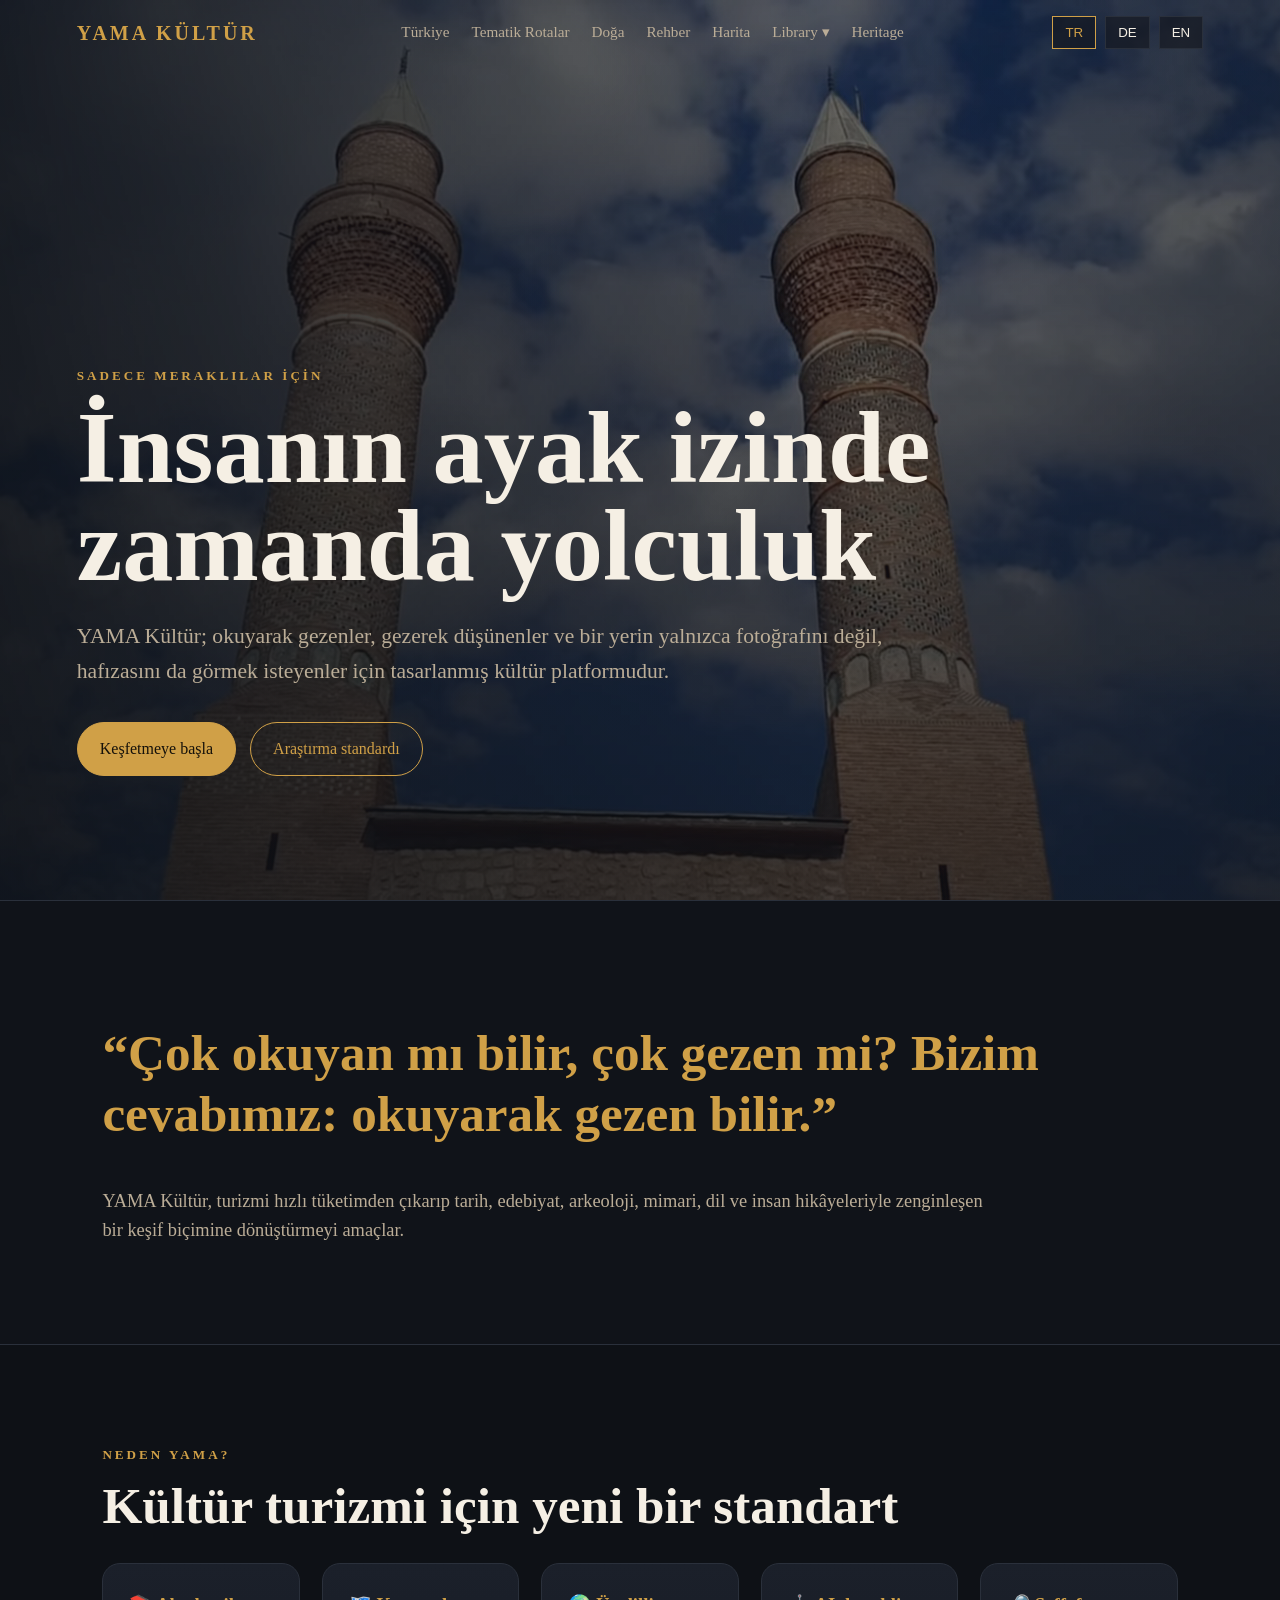
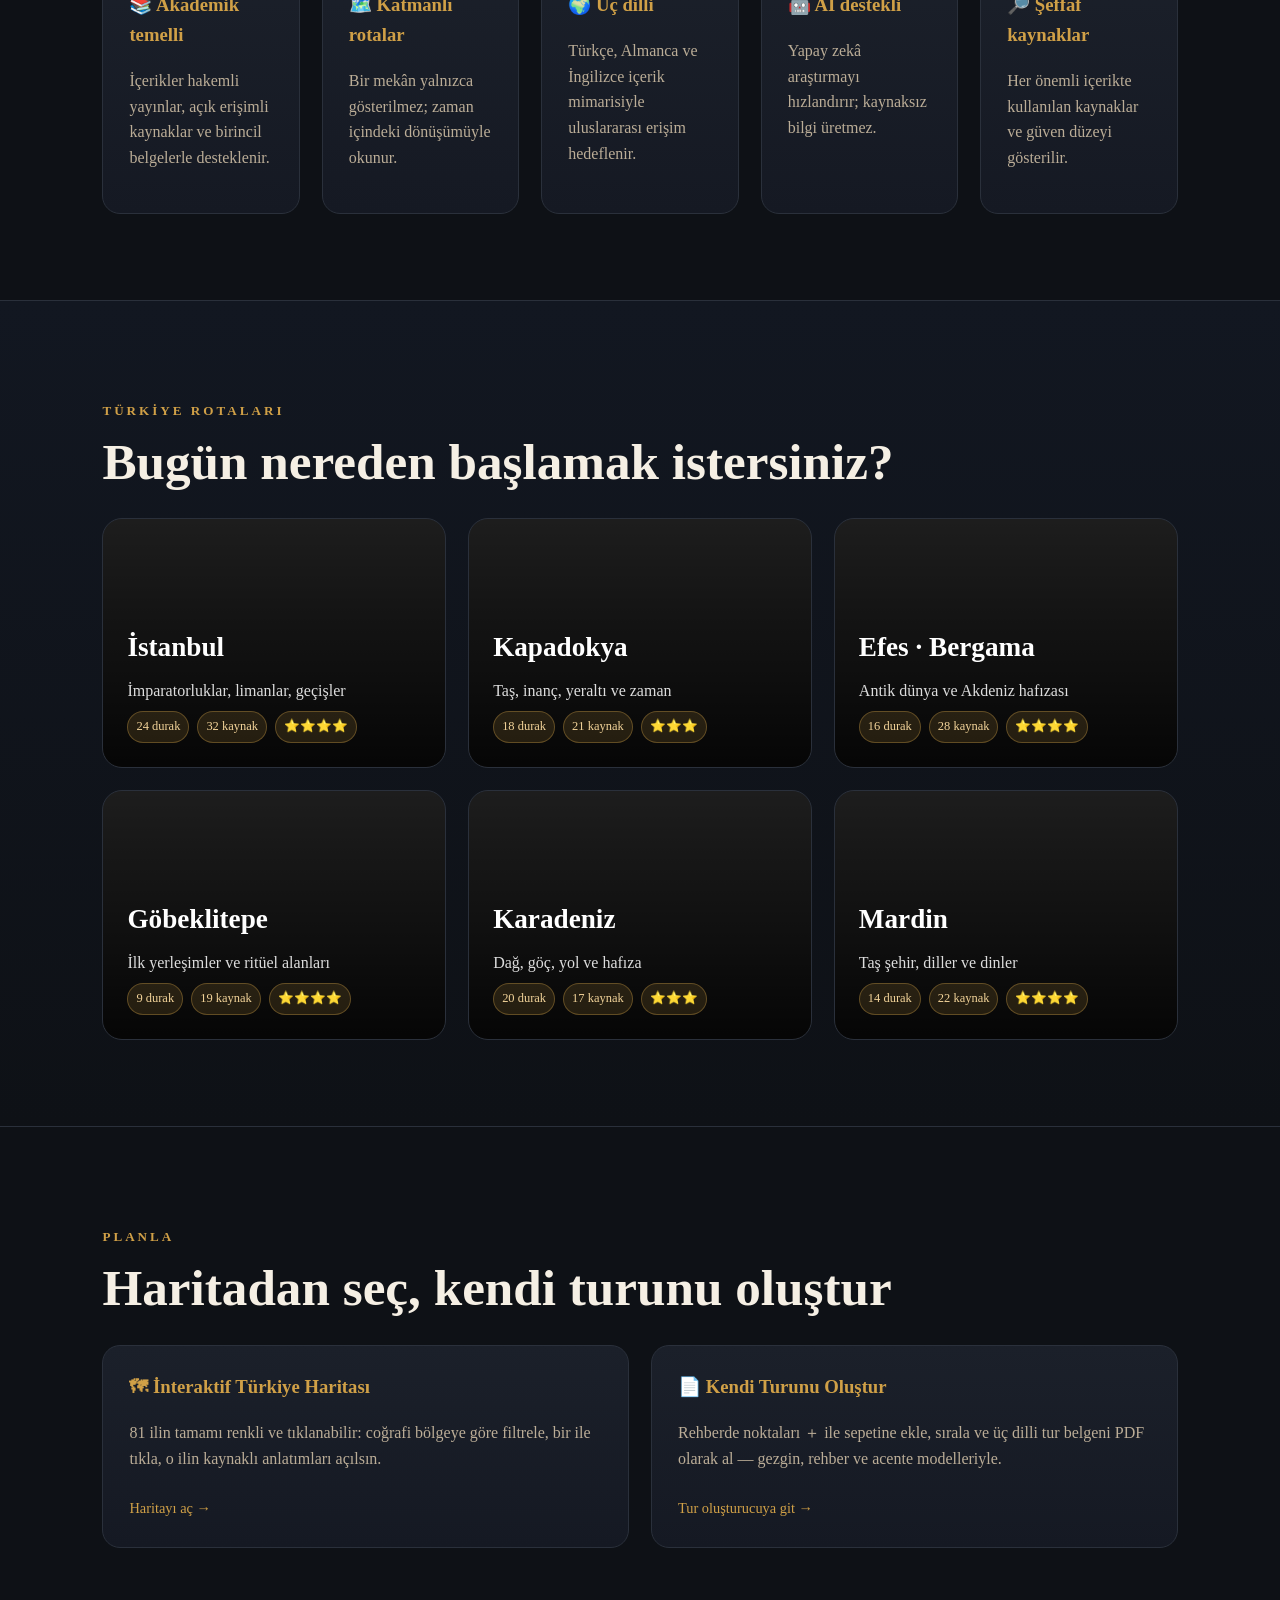
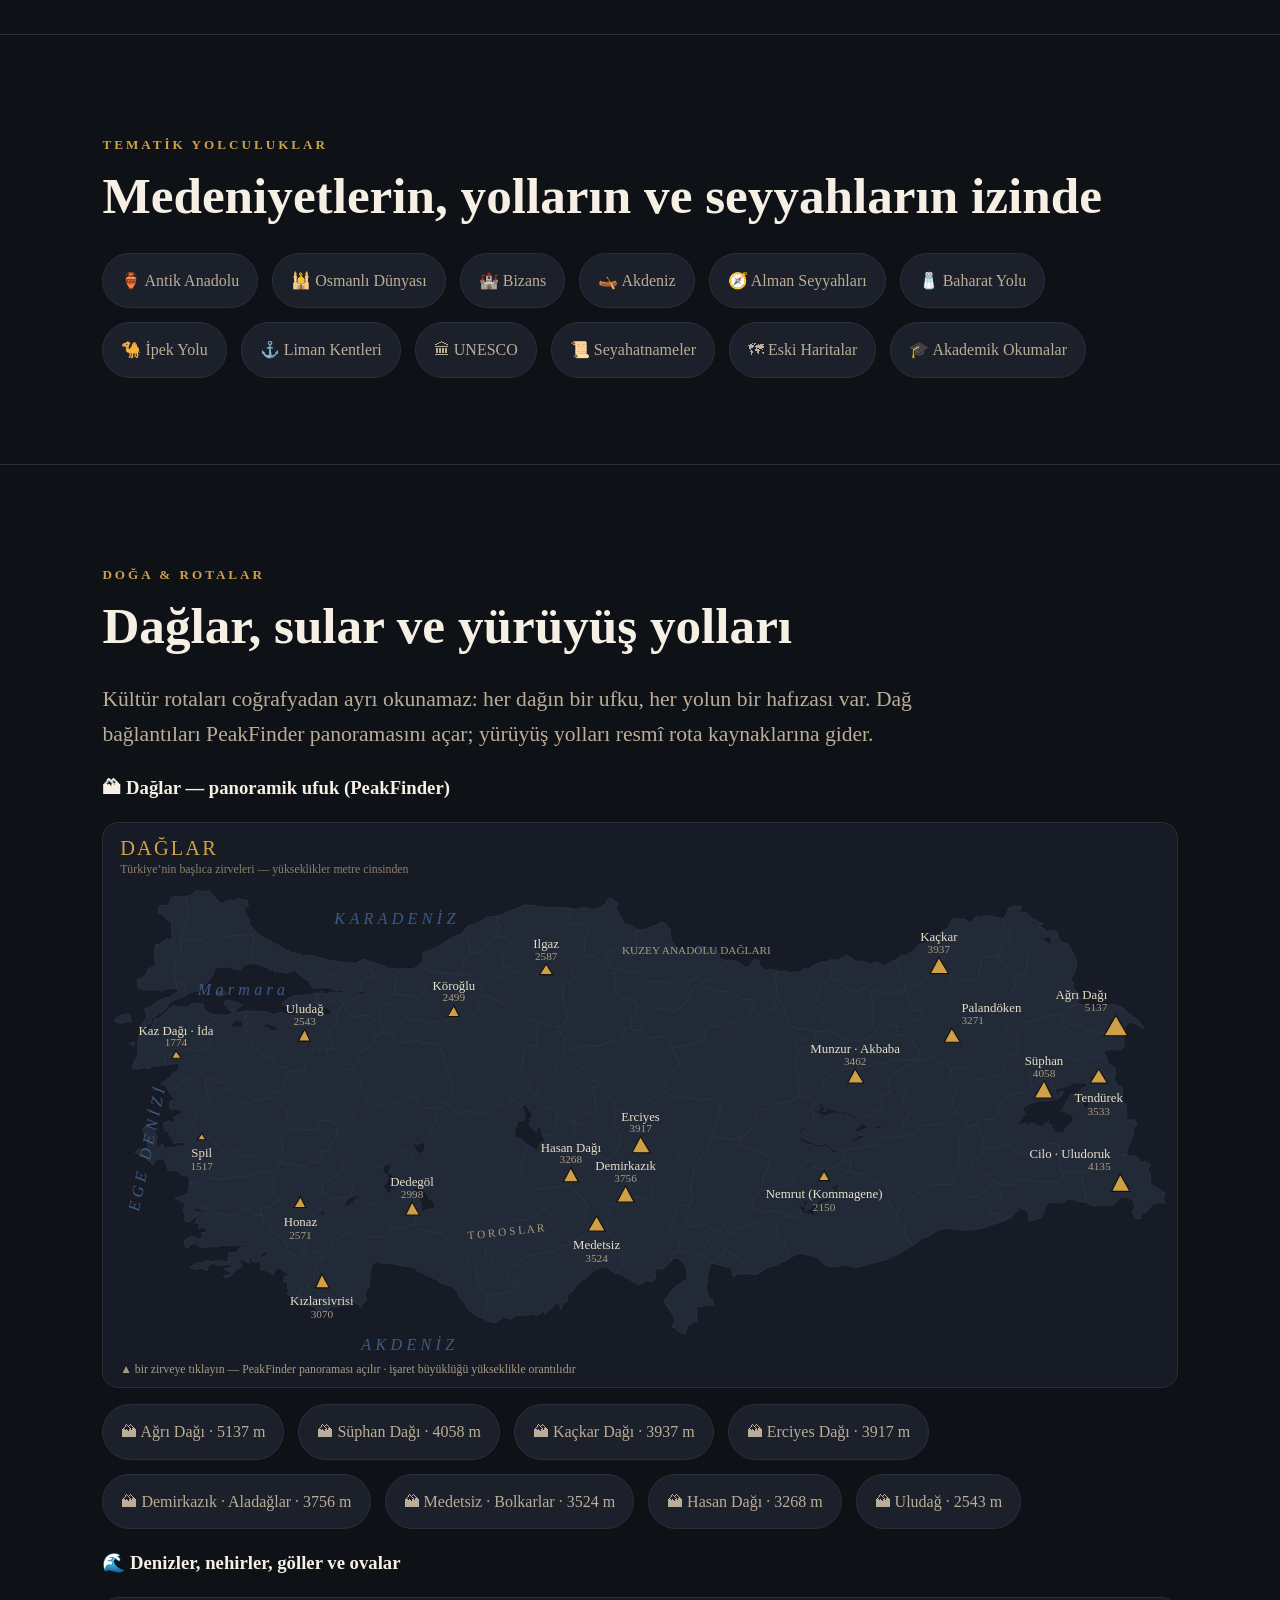
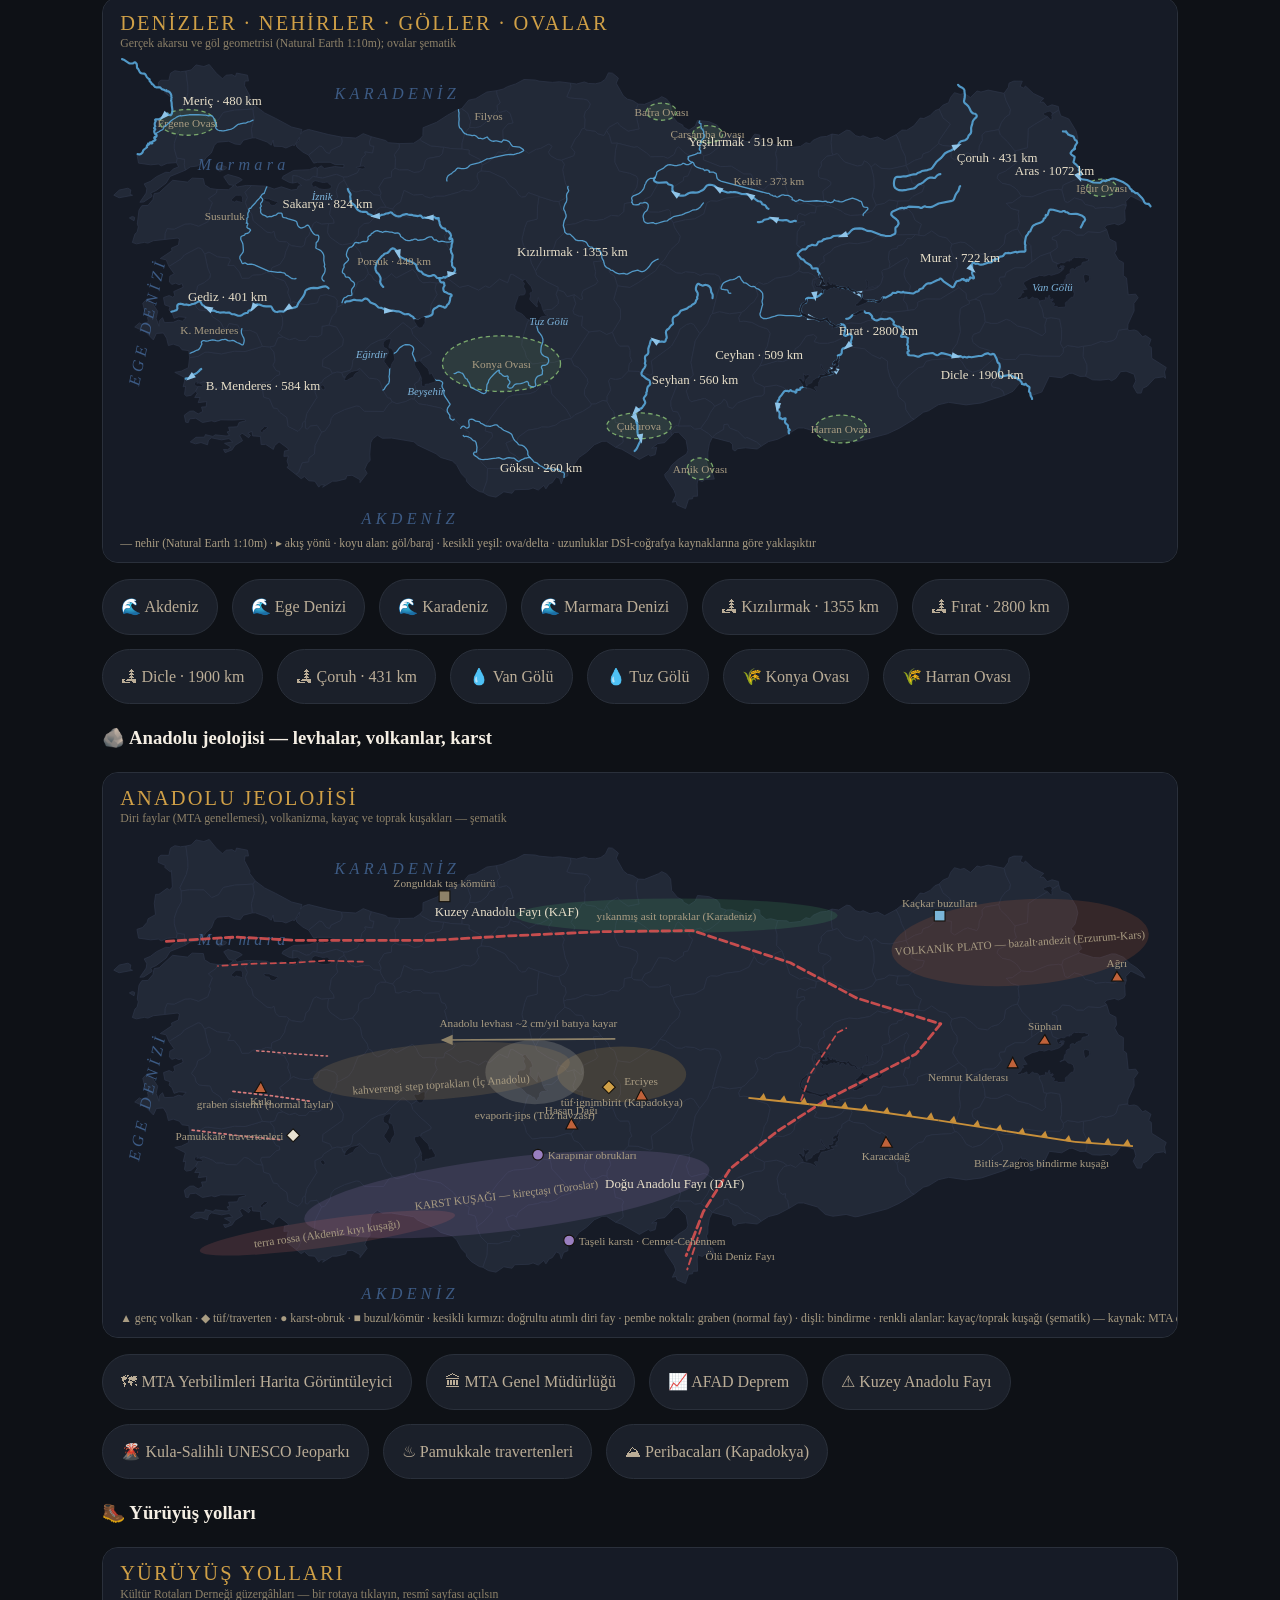
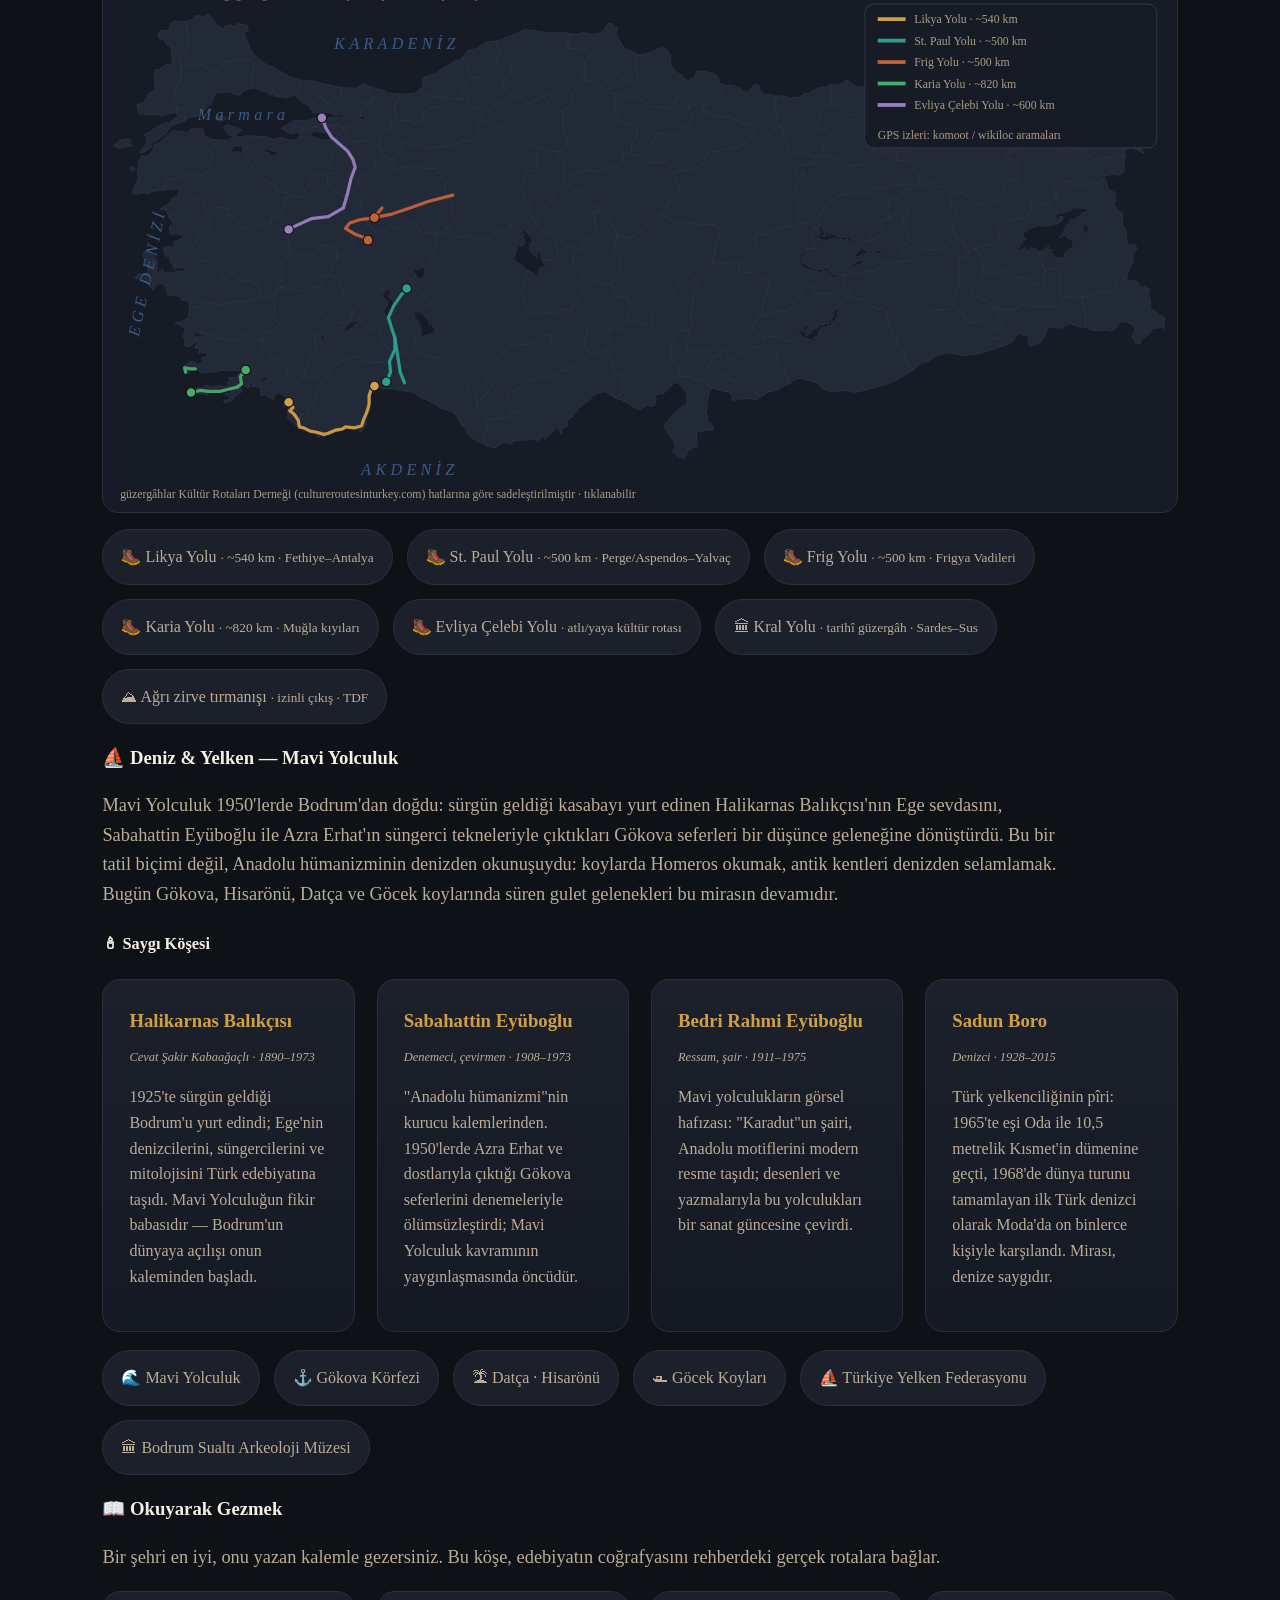
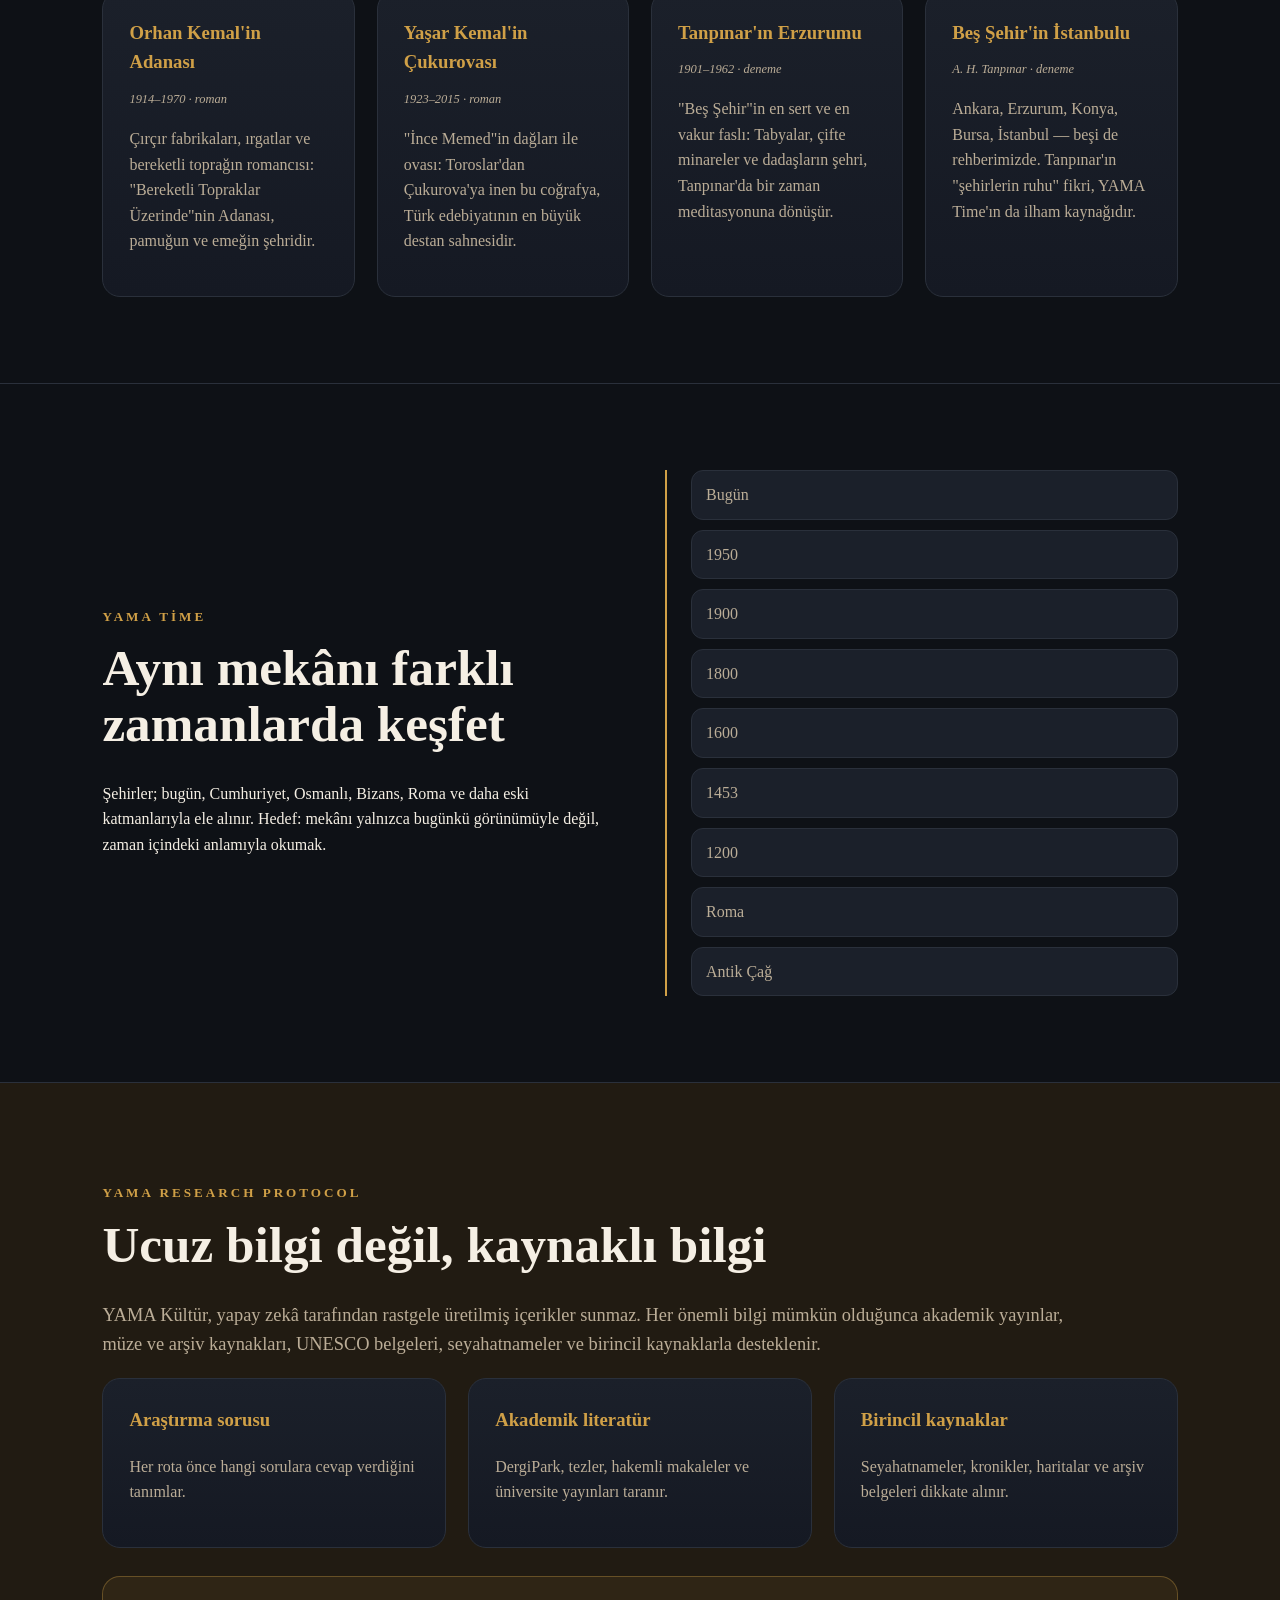
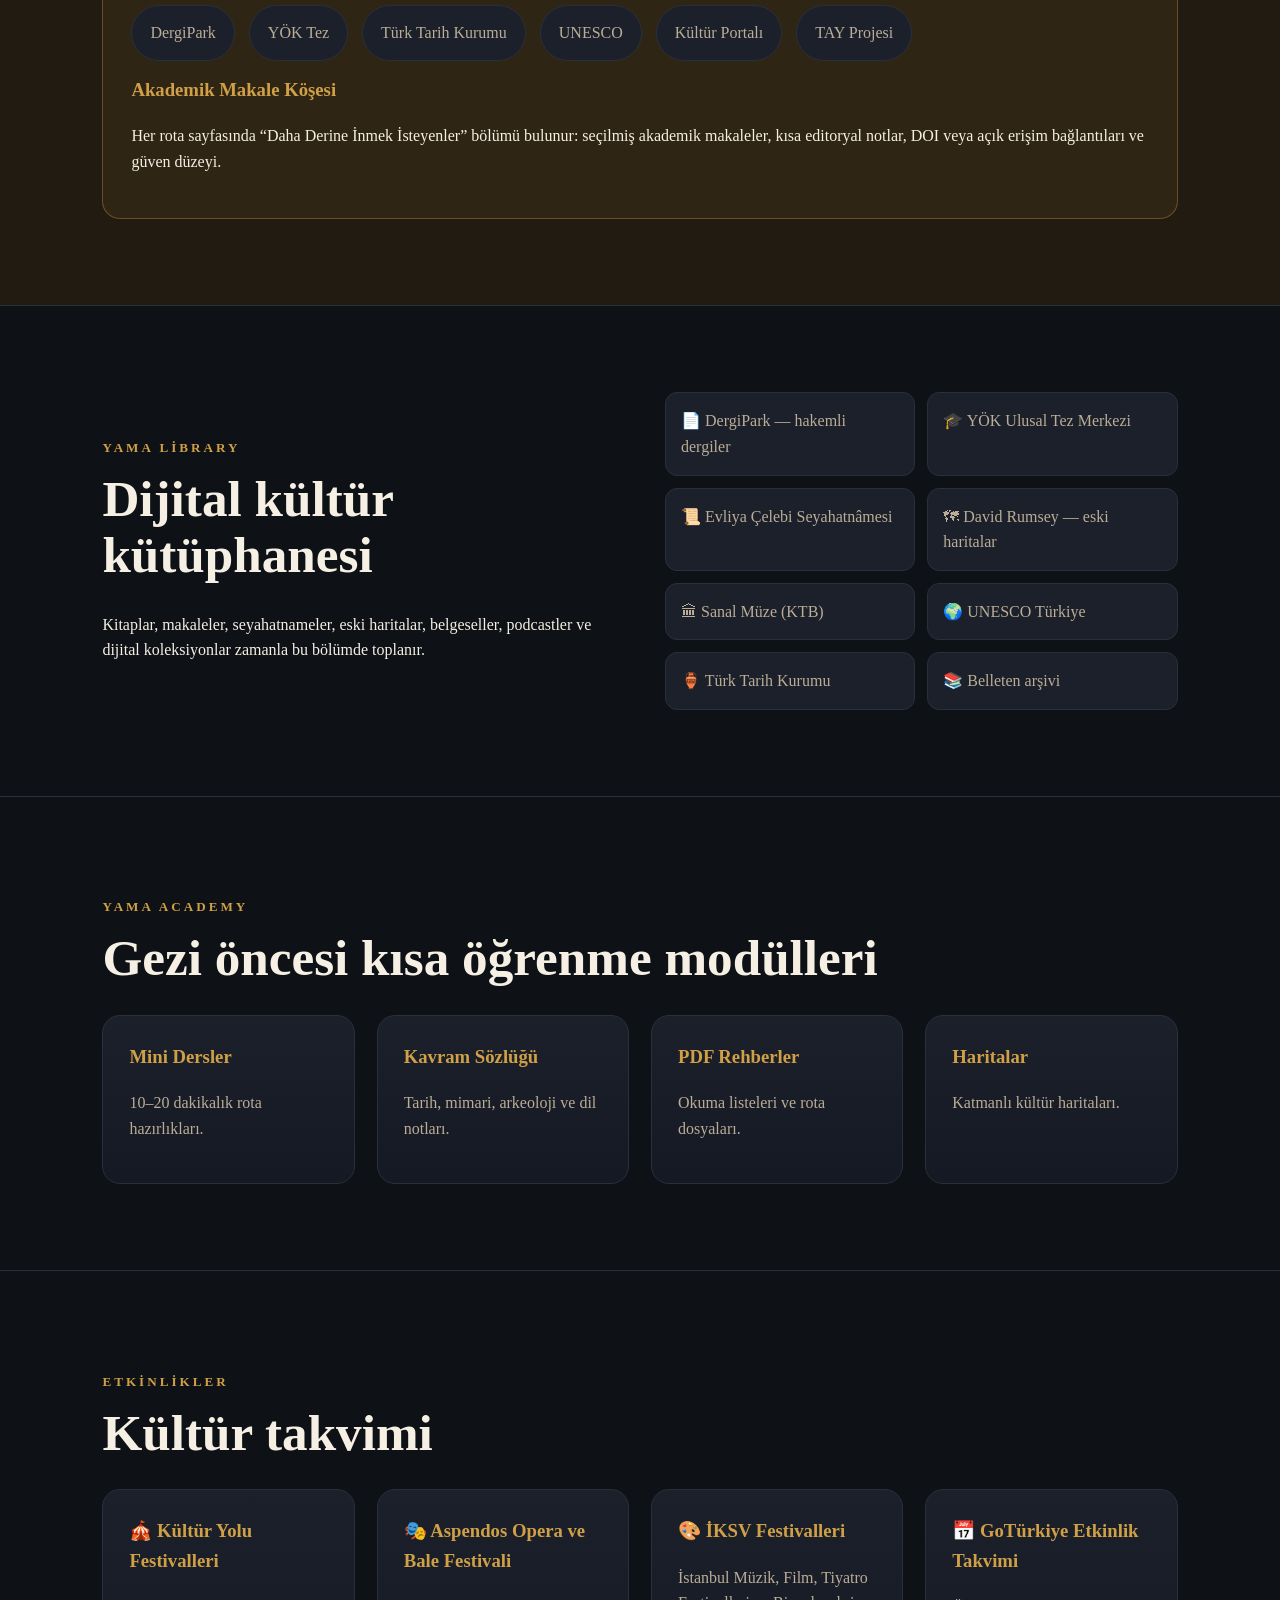
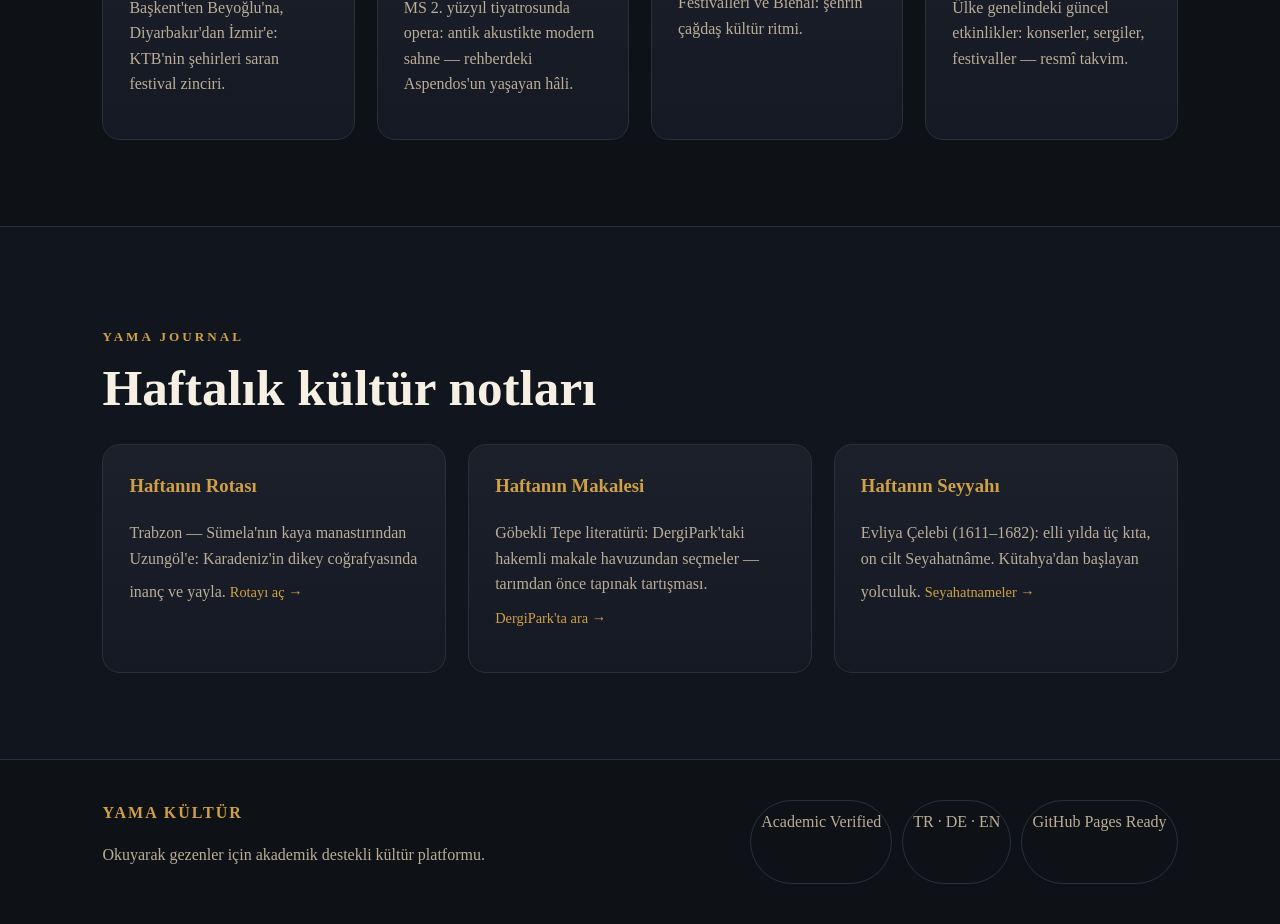
==== commit b3824d48: "Menü sadeleştirme: YAMA Time, Research, Library, Journal ve Etkinlikler tek 'Library ▾' açılır menüs" ====
--- a/index.html
+++ b/index.html
@@ -22,11 +22,17 @@
       <a href="#nature" data-i18n="navNature">Doğa</a>
       <a href="guide.html" data-i18n="navGuide">Rehber</a>
         <a href="harita.html" data-i18n="navMap">Harita</a>
-        <a href="#time">YAMA Time</a>
-        <a href="#research">Research</a>
-        <a href="#library">Library</a>
+        <div class="dd">
+          <a href="#library">Library ▾</a>
+          <div class="dd-menu">
+            <a href="#time">YAMA Time</a>
+            <a href="#research">Research</a>
+            <a href="#library">Library</a>
+            <a href="#journal">Journal</a>
+            <a href="#etkinlik">Etkinlikler</a>
+          </div>
+        </div>
         <a href="dictionary/index.html">Heritage</a>
-        <a href="#journal">Journal</a>
       </div>
       <div class="langs">
         <button data-lang="tr">TR</button>
--- a/style.css
+++ b/style.css
@@ -1 +1 @@
-:root{--bg:#0e1116;--bg2:#141820;--card:#1b202a;--text:#f5efe4;--muted:#bbaD97;--gold:#d0a047;--line:#2a303b;--soft:#211b12}*{box-sizing:border-box}html{scroll-behavior:smooth}body{margin:0;background:var(--bg);color:var(--text);font-family:Georgia,'Times New Roman',serif;line-height:1.6}a{color:inherit;text-decoration:none}.hero{position:relative;overflow:hidden;min-height:100vh;background:linear-gradient(90deg,rgba(14,17,22,.88),rgba(14,17,22,.55)),url('hero-poster.jpg');background-size:cover;background-position:center;padding:34px 6%;display:flex;flex-direction:column}.hero-video{position:absolute;inset:0;width:100%;height:100%;object-fit:cover;z-index:0}.hero-overlay{position:absolute;inset:0;z-index:1;background:linear-gradient(90deg,rgba(14,17,22,.82),rgba(14,17,22,.28) 65%,rgba(14,17,22,.45)),linear-gradient(180deg,rgba(14,17,22,.35),rgba(14,17,22,.7))}.nav{position:relative;z-index:2;display:flex;align-items:center;justify-content:space-between;gap:20px}.hero-content{position:relative;z-index:2}.logo{font-weight:700;color:var(--gold);letter-spacing:3px;font-size:1.25rem}.menu{display:flex;gap:22px;font-size:.95rem;color:var(--muted)}.menu a:hover{color:var(--gold)}.langs button{background:rgba(20,24,32,.65);border:1px solid var(--line);color:var(--text);padding:8px 12px;margin-left:5px;cursor:pointer}.langs button:hover,.langs button.active{border-color:var(--gold);color:var(--gold)}.hero-content{max-width:870px;margin:auto 0 10vh}.eyebrow{color:var(--gold);letter-spacing:3px;text-transform:uppercase;font-size:.82rem;font-weight:700}.hero h1{font-size:clamp(3rem,8vw,6.8rem);line-height:.96;margin:12px 0 24px}.lead{font-size:1.35rem;color:var(--muted);max-width:820px}.hero-actions{display:flex;gap:14px;flex-wrap:wrap;margin-top:34px}.btn{border:1px solid var(--gold);color:var(--gold);padding:13px 22px;border-radius:999px}.btn.primary{background:var(--gold);color:#15110a}.intro{padding:80px 8%;border-top:1px solid var(--line);background:#101319}.intro h2{font-size:clamp(2rem,4vw,3.6rem);max-width:1100px;color:var(--gold);line-height:1.18}.intro p{max-width:900px;color:var(--muted);font-size:1.15rem}.section{padding:86px 8%;border-top:1px solid var(--line)}.section h2{font-size:clamp(2rem,4vw,3.4rem);line-height:1.1;margin:10px 0 28px}.wide{max-width:980px;color:var(--muted);font-size:1.15rem}.grid{display:grid;gap:22px}.grid.two{grid-template-columns:repeat(2,1fr)}.grid.three{grid-template-columns:repeat(3,1fr)}.plan-card{display:block;text-decoration:none;transition:transform .25s,border-color .25s}.plan-card:hover{transform:translateY(-4px);border-color:var(--gold)}.plan-go{display:inline-block;margin-top:10px;color:var(--gold);font-size:.9rem}.grid.four{grid-template-columns:repeat(4,1fr)}.grid.five{grid-template-columns:repeat(5,1fr)}.card{background:linear-gradient(180deg,var(--card),#151923);border:1px solid var(--line);padding:26px;border-radius:18px;min-height:150px}.card h3{margin-top:0;color:var(--gold)}.card .who{display:block;color:var(--muted);font-size:.78rem;font-style:italic;margin:-6px 0 8px}.card p{color:var(--muted)}.highlight{background:linear-gradient(180deg,#121721,#0e1116)}.route-grid{display:grid;grid-template-columns:repeat(3,1fr);gap:22px}.route-card{min-height:250px;border-radius:20px;overflow:hidden;position:relative;border:1px solid var(--line);background:#222}.route-card .img{position:absolute;inset:0;background-size:cover;background-position:center;filter:saturate(.9)}.route-card:after{content:"";position:absolute;inset:0;background:linear-gradient(180deg,rgba(0,0,0,.15),rgba(0,0,0,.84))}.route-card .content{position:absolute;z-index:1;bottom:0;padding:24px}.route-card h3{font-size:1.7rem;margin:0;color:#fff}.route-card p{color:#ddd;margin:8px 0}.meta{display:flex;gap:8px;flex-wrap:wrap}.meta span{font-size:.78rem;background:rgba(208,160,71,.15);border:1px solid rgba(208,160,71,.35);padding:5px 8px;border-radius:999px;color:#f2d399}.nat-map{width:100%;height:auto;display:block;border:1px solid var(--line);border-radius:16px;margin:6px 0 16px;background:#161b26}.pill-grid{display:flex;flex-wrap:wrap;gap:14px}.pill{border:1px solid var(--line);background:var(--card);border-radius:999px;padding:14px 18px;color:var(--muted)}.pill:hover{border-color:var(--gold);color:var(--gold)}.split{display:grid;grid-template-columns:1fr 1fr;gap:50px;align-items:center}.timeline{display:grid;gap:10px;border-left:2px solid var(--gold);padding-left:24px}.timeline span{background:var(--card);border:1px solid var(--line);padding:11px 14px;border-radius:12px;color:var(--muted)}.research{background:var(--soft)}.source-box{margin-top:28px;padding:28px;border:1px solid rgba(208,160,71,.35);border-radius:18px;background:rgba(208,160,71,.08)}.source-box h3{color:var(--gold);margin-top:0}.library-list{display:grid;grid-template-columns:repeat(2,1fr);gap:12px}.library-list span,.library-list a{display:block;padding:15px;background:var(--card);border:1px solid var(--line);border-radius:12px;color:var(--muted);text-decoration:none}.library-list a:hover{border-color:var(--gold);color:var(--gold)}.journal{background:#11151d}.feature{min-height:190px}.footer{padding:40px 8%;display:flex;justify-content:space-between;gap:24px;border-top:1px solid var(--line);color:var(--muted)}.footer strong{color:var(--gold);letter-spacing:2px}.badges{display:flex;gap:10px;flex-wrap:wrap}.badges span{border:1px solid var(--line);padding:8px 10px;border-radius:999px}@media(max-width:1000px){.menu{display:none}.grid.two,.grid.three,.grid.four,.grid.five,.route-grid,.split{grid-template-columns:1fr}.footer{flex-direction:column}.hero h1{font-size:3.4rem}}@media(max-width:560px){.hero{padding:24px 5%}.langs button{padding:7px 9px}.hero-content{margin-top:18vh}.section,.intro{padding:62px 5%}.route-grid{gap:16px}}
+:root{--bg:#0e1116;--bg2:#141820;--card:#1b202a;--text:#f5efe4;--muted:#bbaD97;--gold:#d0a047;--line:#2a303b;--soft:#211b12}*{box-sizing:border-box}html{scroll-behavior:smooth}body{margin:0;background:var(--bg);color:var(--text);font-family:Georgia,'Times New Roman',serif;line-height:1.6}a{color:inherit;text-decoration:none}.hero{position:relative;overflow:hidden;min-height:100vh;background:linear-gradient(90deg,rgba(14,17,22,.88),rgba(14,17,22,.55)),url('hero-poster.jpg');background-size:cover;background-position:center;padding:34px 6%;display:flex;flex-direction:column}.hero-video{position:absolute;inset:0;width:100%;height:100%;object-fit:cover;z-index:0}.hero-overlay{position:absolute;inset:0;z-index:1;background:linear-gradient(90deg,rgba(14,17,22,.82),rgba(14,17,22,.28) 65%,rgba(14,17,22,.45)),linear-gradient(180deg,rgba(14,17,22,.35),rgba(14,17,22,.7))}.nav{position:fixed;top:0;left:0;right:0;z-index:50;display:flex;align-items:center;justify-content:space-between;gap:20px;padding:16px 6%;transition:transform .3s ease,background .3s,box-shadow .3s;transform:translateY(0)}.nav.solid{background:rgba(14,17,22,.92);backdrop-filter:blur(10px);box-shadow:0 2px 20px rgba(0,0,0,.35);padding:11px 6%}.nav.hide{transform:translateY(-110%)}section[id],footer{scroll-margin-top:74px}.hero-content{position:relative;z-index:2}.logo{font-weight:700;color:var(--gold);letter-spacing:3px;font-size:1.25rem}.menu{display:flex;gap:22px;font-size:.95rem;color:var(--muted)}.menu a:hover{color:var(--gold)}.menu .dd{position:relative}.menu .dd>a{cursor:pointer}.menu .dd-menu{position:absolute;top:calc(100% + 10px);left:50%;transform:translateX(-50%) translateY(6px);background:rgba(16,20,27,.97);backdrop-filter:blur(10px);border:1px solid var(--line);border-radius:12px;padding:8px;min-width:170px;display:flex;flex-direction:column;gap:2px;opacity:0;visibility:hidden;transition:opacity .2s,transform .2s,visibility .2s;box-shadow:0 10px 30px rgba(0,0,0,.4)}.menu .dd:hover .dd-menu,.menu .dd:focus-within .dd-menu{opacity:1;visibility:visible;transform:translateX(-50%) translateY(0)}.menu .dd-menu a{padding:9px 14px;border-radius:8px;display:block}.menu .dd-menu a:hover{background:rgba(208,160,71,.12)}.menu .dd::after{content:'';position:absolute;top:100%;left:0;right:0;height:12px}.langs button{background:rgba(20,24,32,.65);border:1px solid var(--line);color:var(--text);padding:8px 12px;margin-left:5px;cursor:pointer}.langs button:hover,.langs button.active{border-color:var(--gold);color:var(--gold)}.hero-content{max-width:870px;margin:auto 0 10vh}.eyebrow{color:var(--gold);letter-spacing:3px;text-transform:uppercase;font-size:.82rem;font-weight:700}.hero h1{font-size:clamp(3rem,8vw,6.8rem);line-height:.96;margin:12px 0 24px}.lead{font-size:1.35rem;color:var(--muted);max-width:820px}.hero-actions{display:flex;gap:14px;flex-wrap:wrap;margin-top:34px}.btn{border:1px solid var(--gold);color:var(--gold);padding:13px 22px;border-radius:999px}.btn.primary{background:var(--gold);color:#15110a}.intro{padding:80px 8%;border-top:1px solid var(--line);background:#101319}.intro h2{font-size:clamp(2rem,4vw,3.6rem);max-width:1100px;color:var(--gold);line-height:1.18}.intro p{max-width:900px;color:var(--muted);font-size:1.15rem}.section{padding:86px 8%;border-top:1px solid var(--line)}.section h2{font-size:clamp(2rem,4vw,3.4rem);line-height:1.1;margin:10px 0 28px}.wide{max-width:980px;color:var(--muted);font-size:1.15rem}.grid{display:grid;gap:22px}.grid.two{grid-template-columns:repeat(2,1fr)}.grid.three{grid-template-columns:repeat(3,1fr)}.plan-card{display:block;text-decoration:none;transition:transform .25s,border-color .25s}.plan-card:hover{transform:translateY(-4px);border-color:var(--gold)}.plan-go{display:inline-block;margin-top:10px;color:var(--gold);font-size:.9rem}.grid.four{grid-template-columns:repeat(4,1fr)}.grid.five{grid-template-columns:repeat(5,1fr)}.card{background:linear-gradient(180deg,var(--card),#151923);border:1px solid var(--line);padding:26px;border-radius:18px;min-height:150px}.card h3{margin-top:0;color:var(--gold)}.card .who{display:block;color:var(--muted);font-size:.78rem;font-style:italic;margin:-6px 0 8px}.card p{color:var(--muted)}.highlight{background:linear-gradient(180deg,#121721,#0e1116)}.route-grid{display:grid;grid-template-columns:repeat(3,1fr);gap:22px}.route-card{min-height:250px;border-radius:20px;overflow:hidden;position:relative;border:1px solid var(--line);background:#222}.route-card .img{position:absolute;inset:0;background-size:cover;background-position:center;filter:saturate(.9)}.route-card:after{content:"";position:absolute;inset:0;background:linear-gradient(180deg,rgba(0,0,0,.15),rgba(0,0,0,.84))}.route-card .content{position:absolute;z-index:1;bottom:0;padding:24px}.route-card h3{font-size:1.7rem;margin:0;color:#fff}.route-card p{color:#ddd;margin:8px 0}.meta{display:flex;gap:8px;flex-wrap:wrap}.meta span{font-size:.78rem;background:rgba(208,160,71,.15);border:1px solid rgba(208,160,71,.35);padding:5px 8px;border-radius:999px;color:#f2d399}.nat-map{width:100%;height:auto;display:block;border:1px solid var(--line);border-radius:16px;margin:6px 0 16px;background:#161b26}.pill-grid{display:flex;flex-wrap:wrap;gap:14px}.pill{border:1px solid var(--line);background:var(--card);border-radius:999px;padding:14px 18px;color:var(--muted)}.pill:hover{border-color:var(--gold);color:var(--gold)}.split{display:grid;grid-template-columns:1fr 1fr;gap:50px;align-items:center}.timeline{display:grid;gap:10px;border-left:2px solid var(--gold);padding-left:24px}.timeline span{background:var(--card);border:1px solid var(--line);padding:11px 14px;border-radius:12px;color:var(--muted)}.research{background:var(--soft)}.source-box{margin-top:28px;padding:28px;border:1px solid rgba(208,160,71,.35);border-radius:18px;background:rgba(208,160,71,.08)}.source-box h3{color:var(--gold);margin-top:0}.library-list{display:grid;grid-template-columns:repeat(2,1fr);gap:12px}.library-list span,.library-list a{display:block;padding:15px;background:var(--card);border:1px solid var(--line);border-radius:12px;color:var(--muted);text-decoration:none}.library-list a:hover{border-color:var(--gold);color:var(--gold)}.journal{background:#11151d}.feature{min-height:190px}.footer{padding:40px 8%;display:flex;justify-content:space-between;gap:24px;border-top:1px solid var(--line);color:var(--muted)}.footer strong{color:var(--gold);letter-spacing:2px}.badges{display:flex;gap:10px;flex-wrap:wrap}.badges span{border:1px solid var(--line);padding:8px 10px;border-radius:999px}@media(max-width:1000px){.menu{display:none}.grid.two,.grid.three,.grid.four,.grid.five,.route-grid,.split{grid-template-columns:1fr}.footer{flex-direction:column}.hero h1{font-size:3.4rem}}@media(max-width:560px){.hero{padding:24px 5%}.langs button{padding:7px 9px}.hero-content{margin-top:18vh}.section,.intro{padding:62px 5%}.route-grid{gap:16px}}
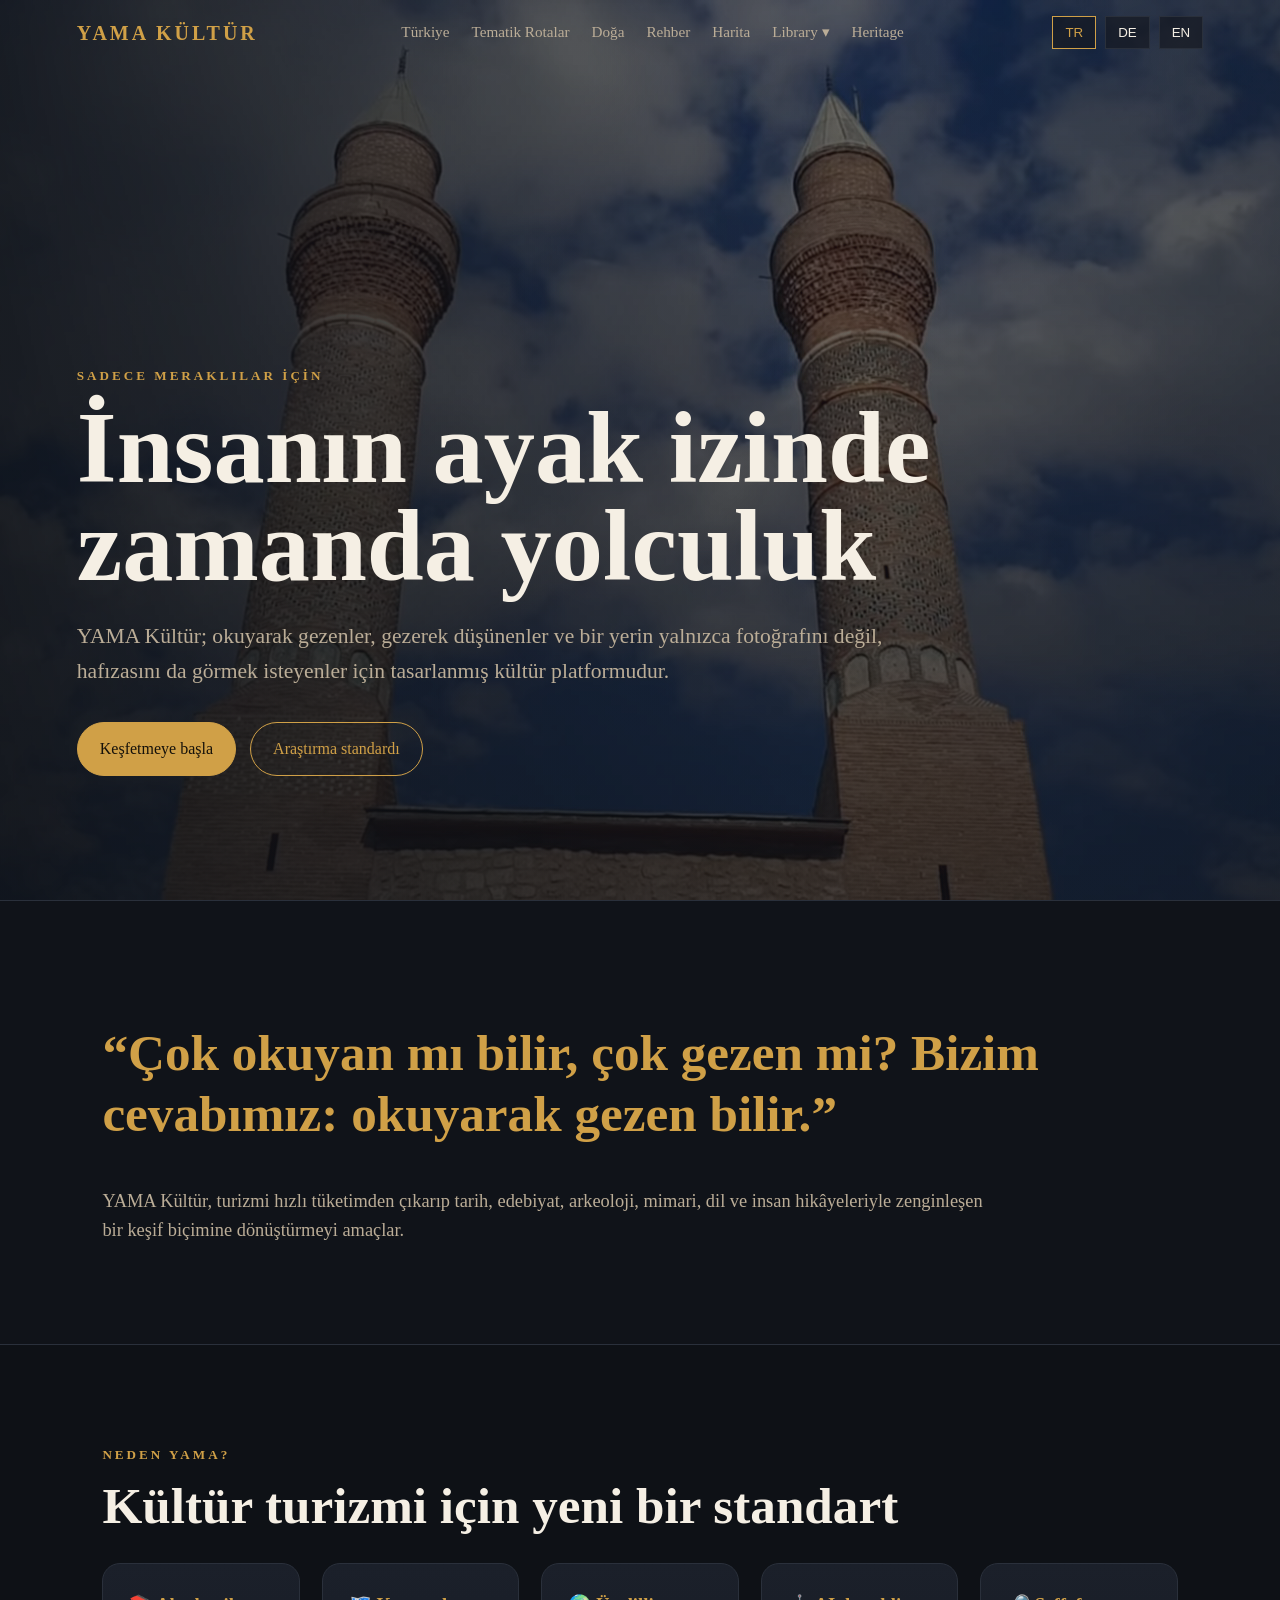
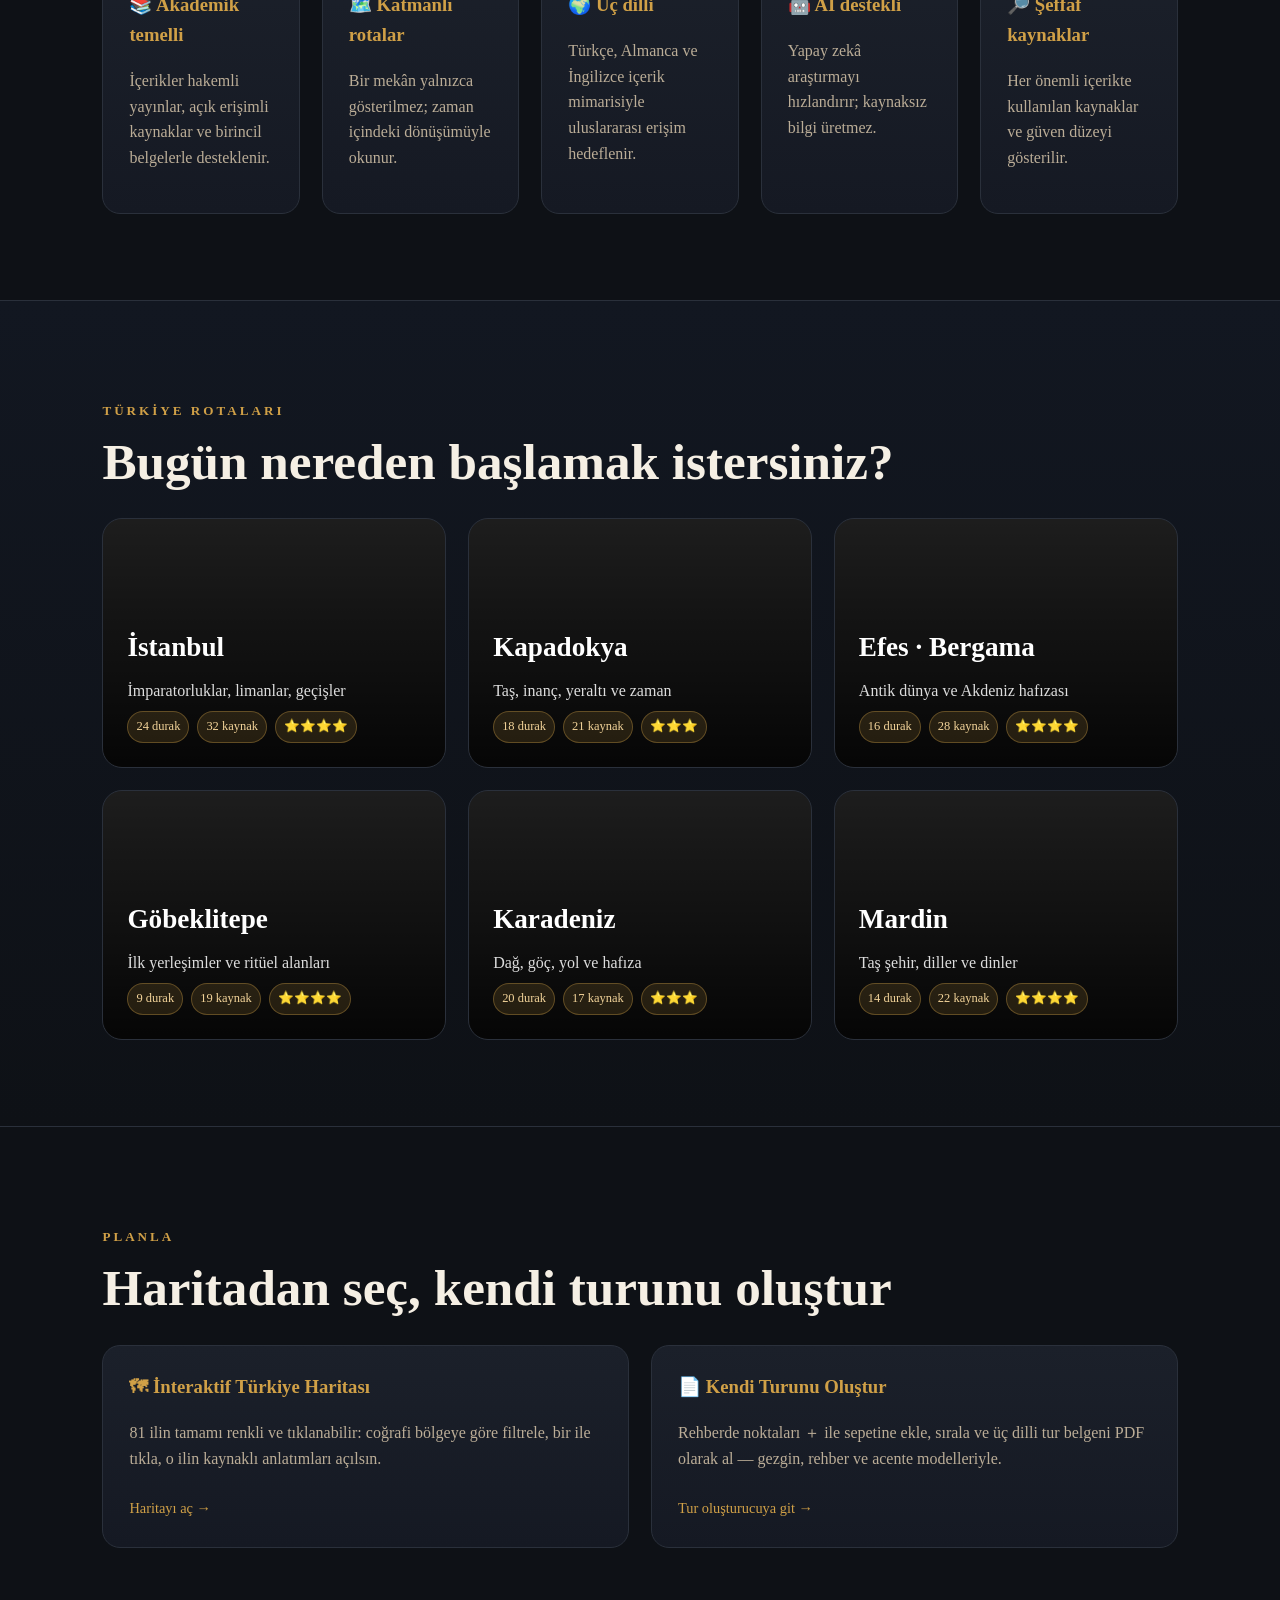
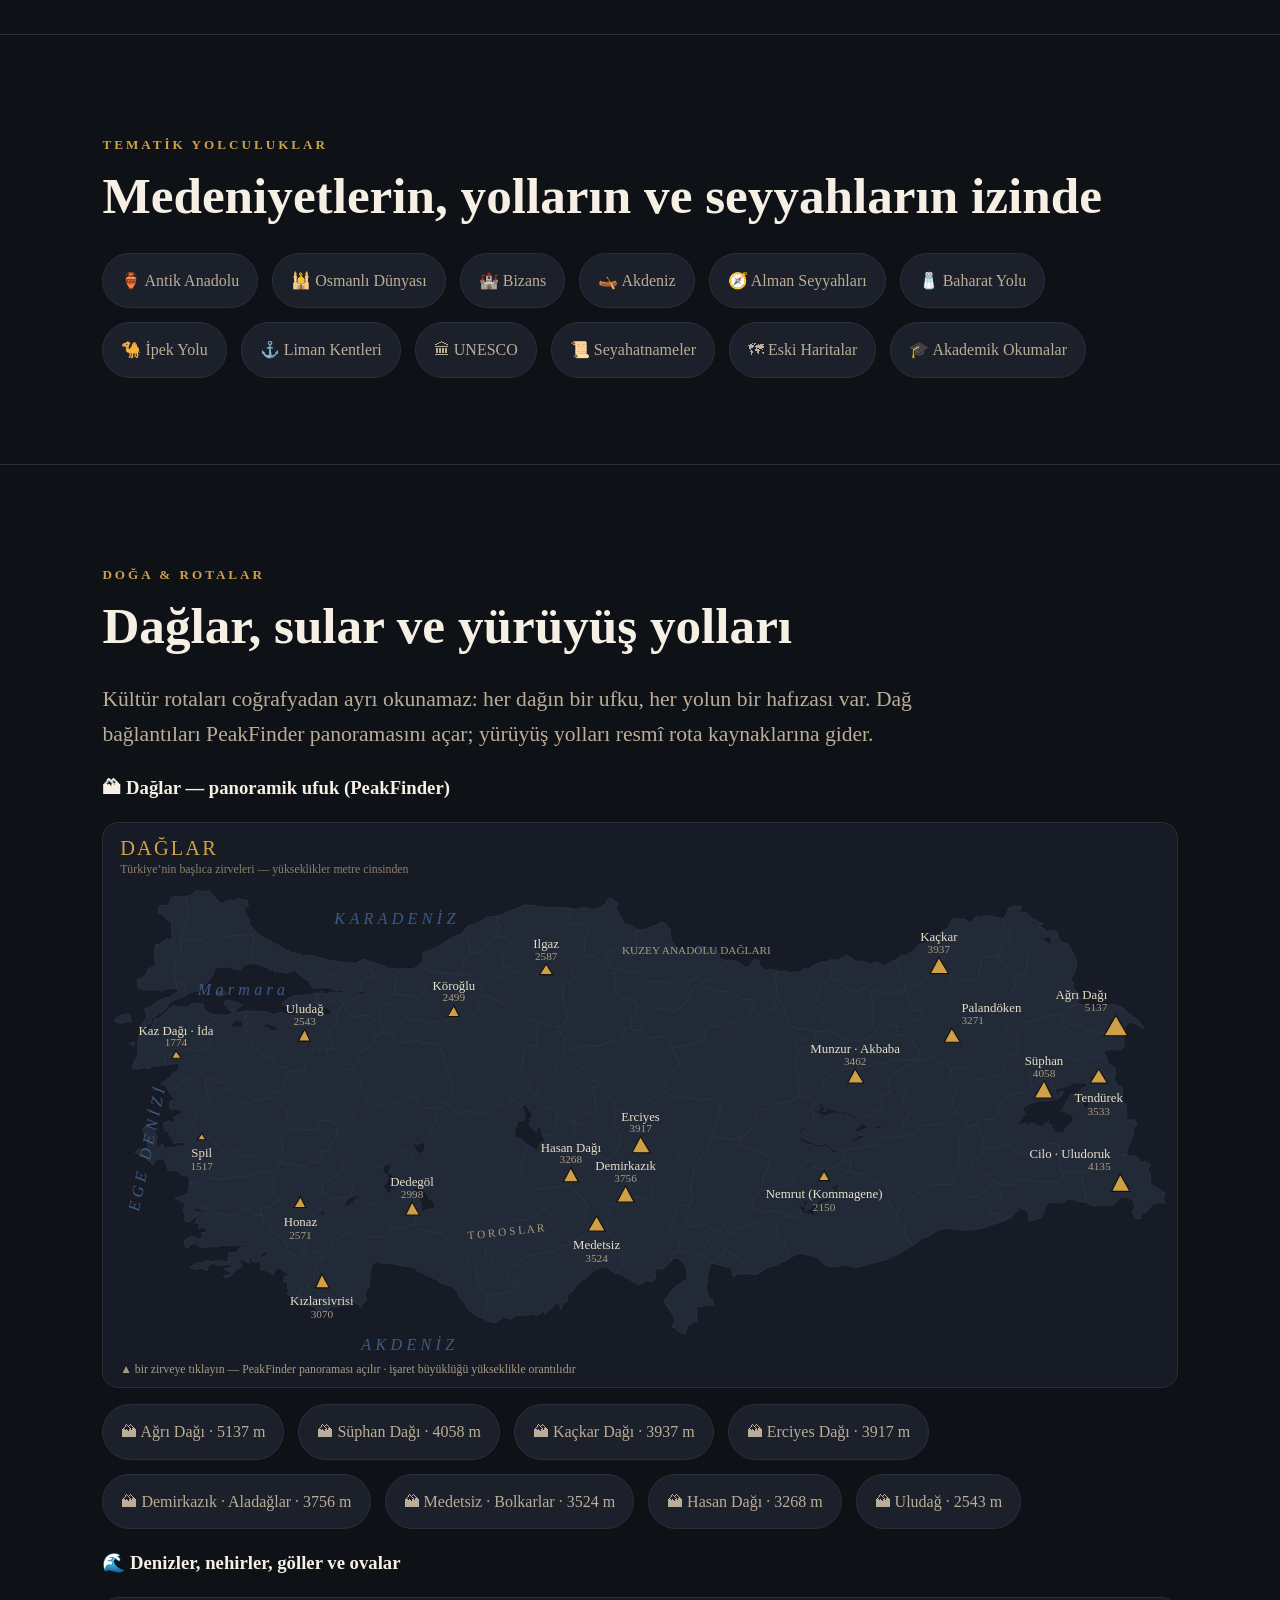
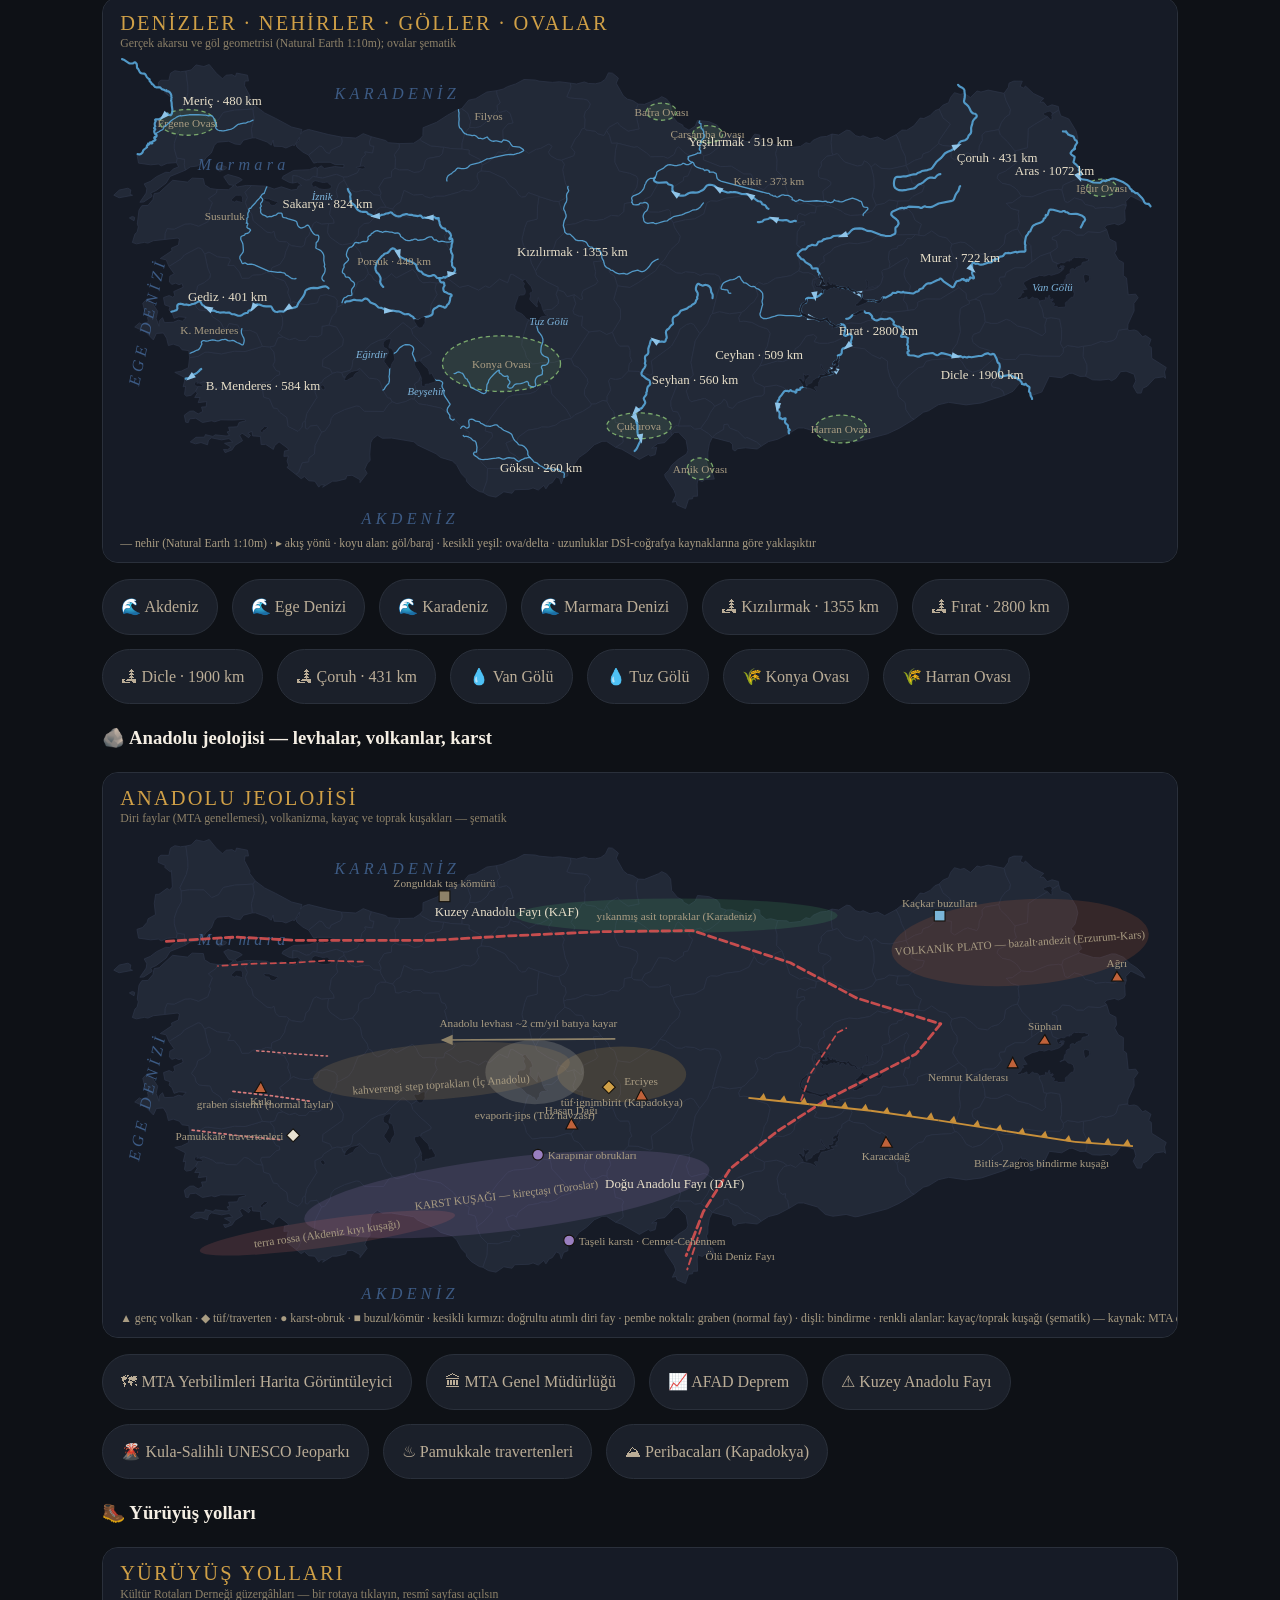
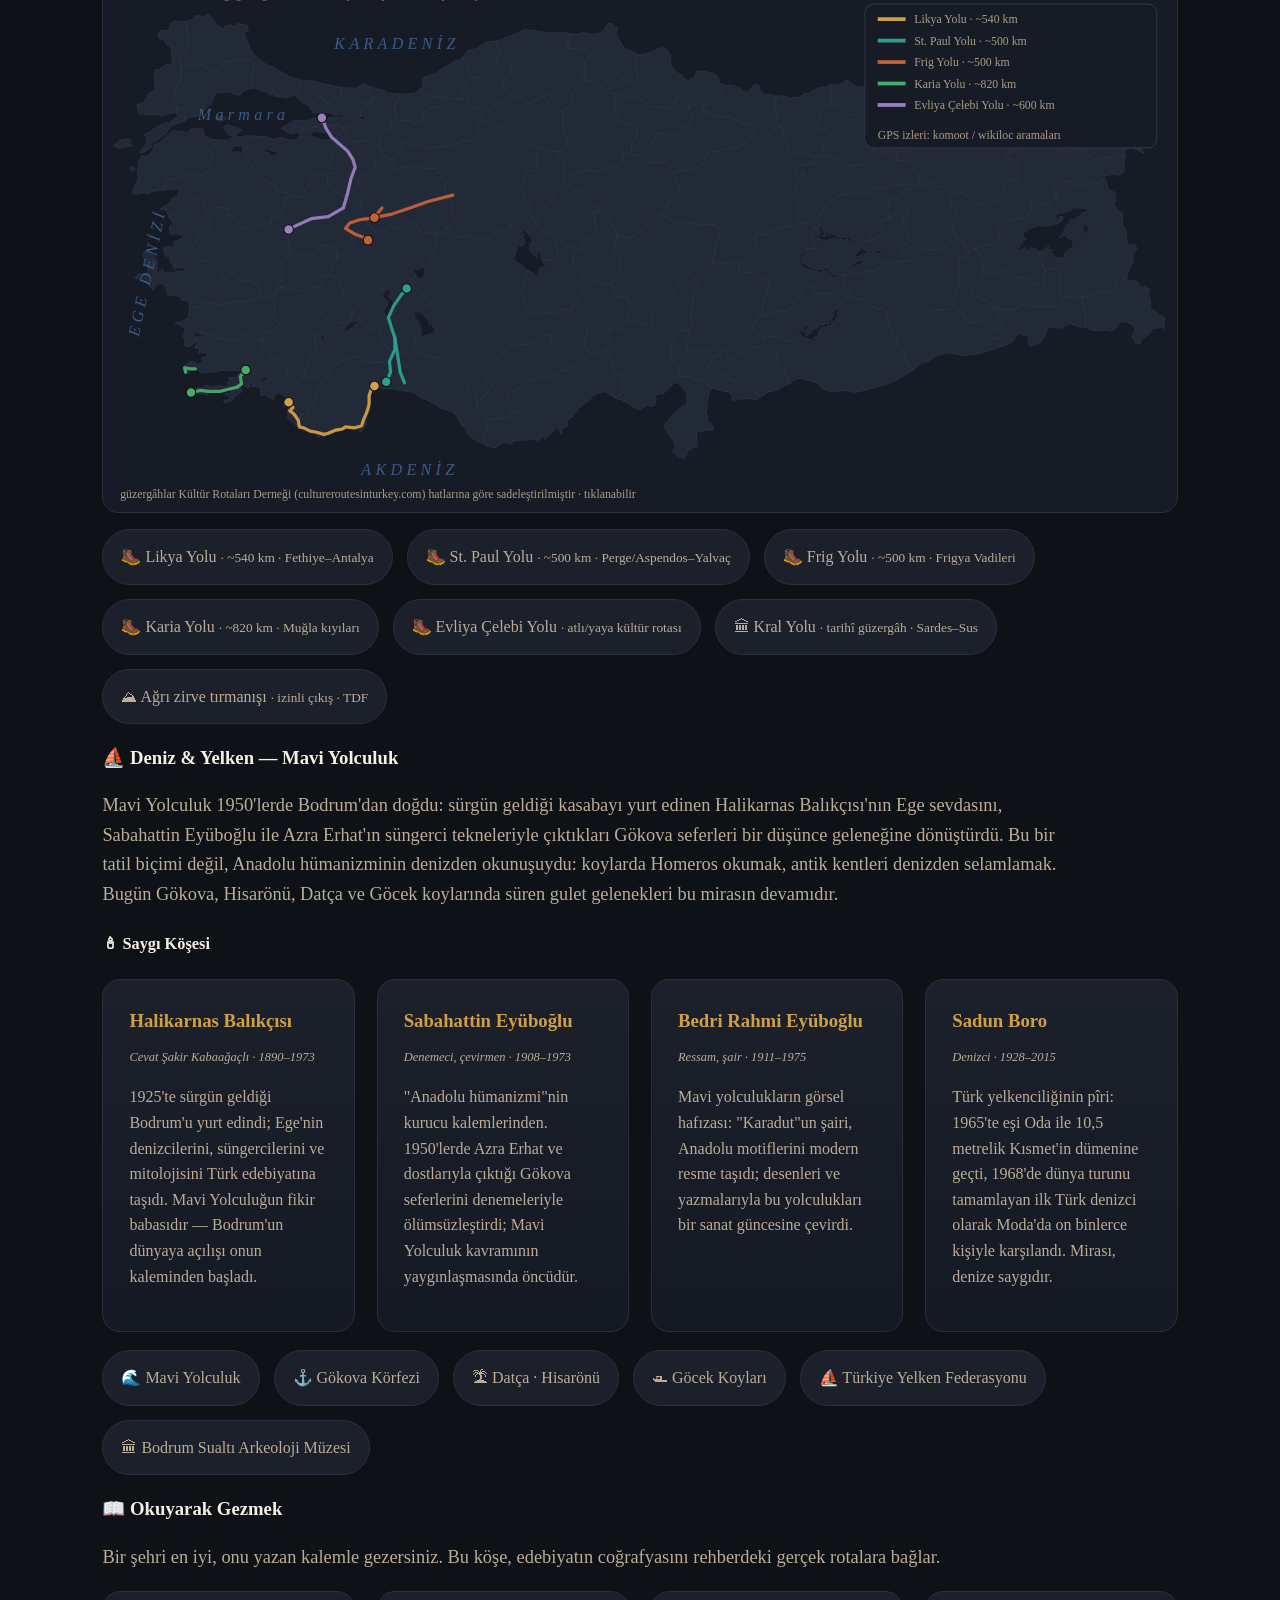
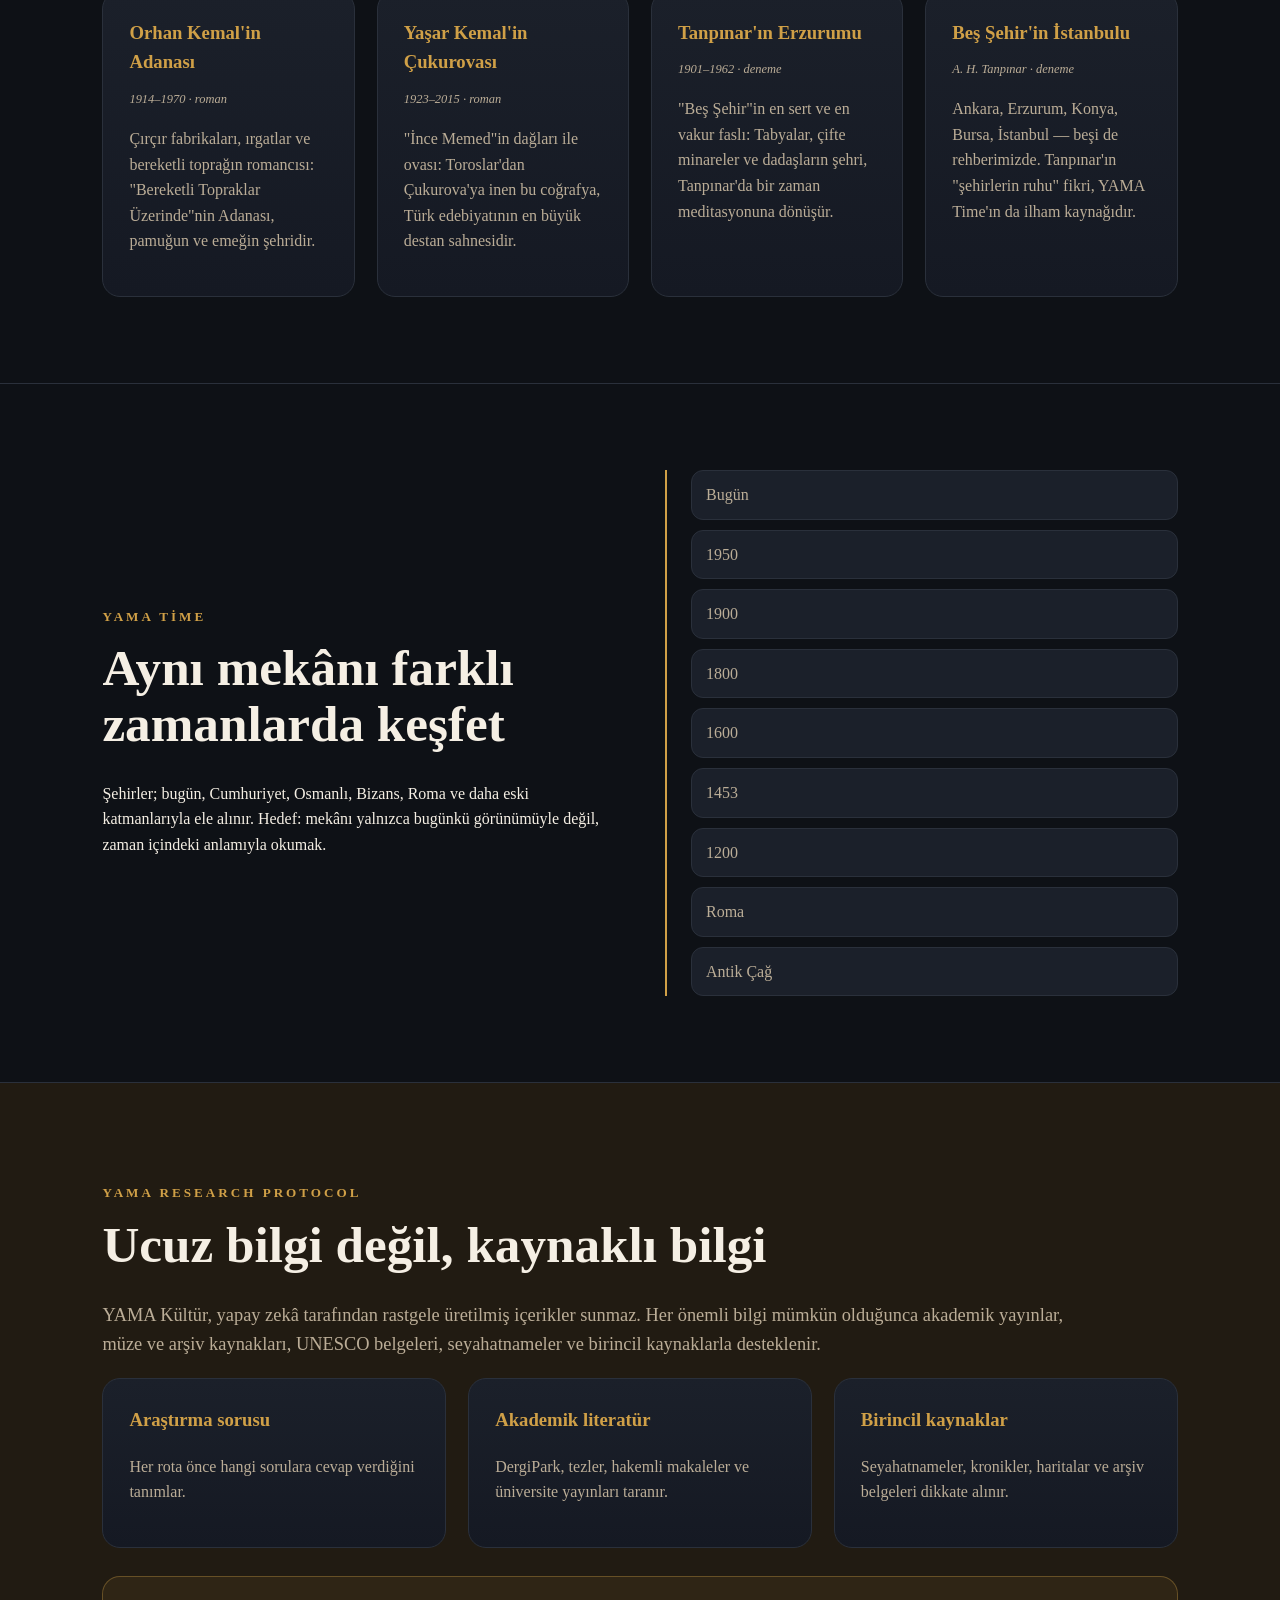
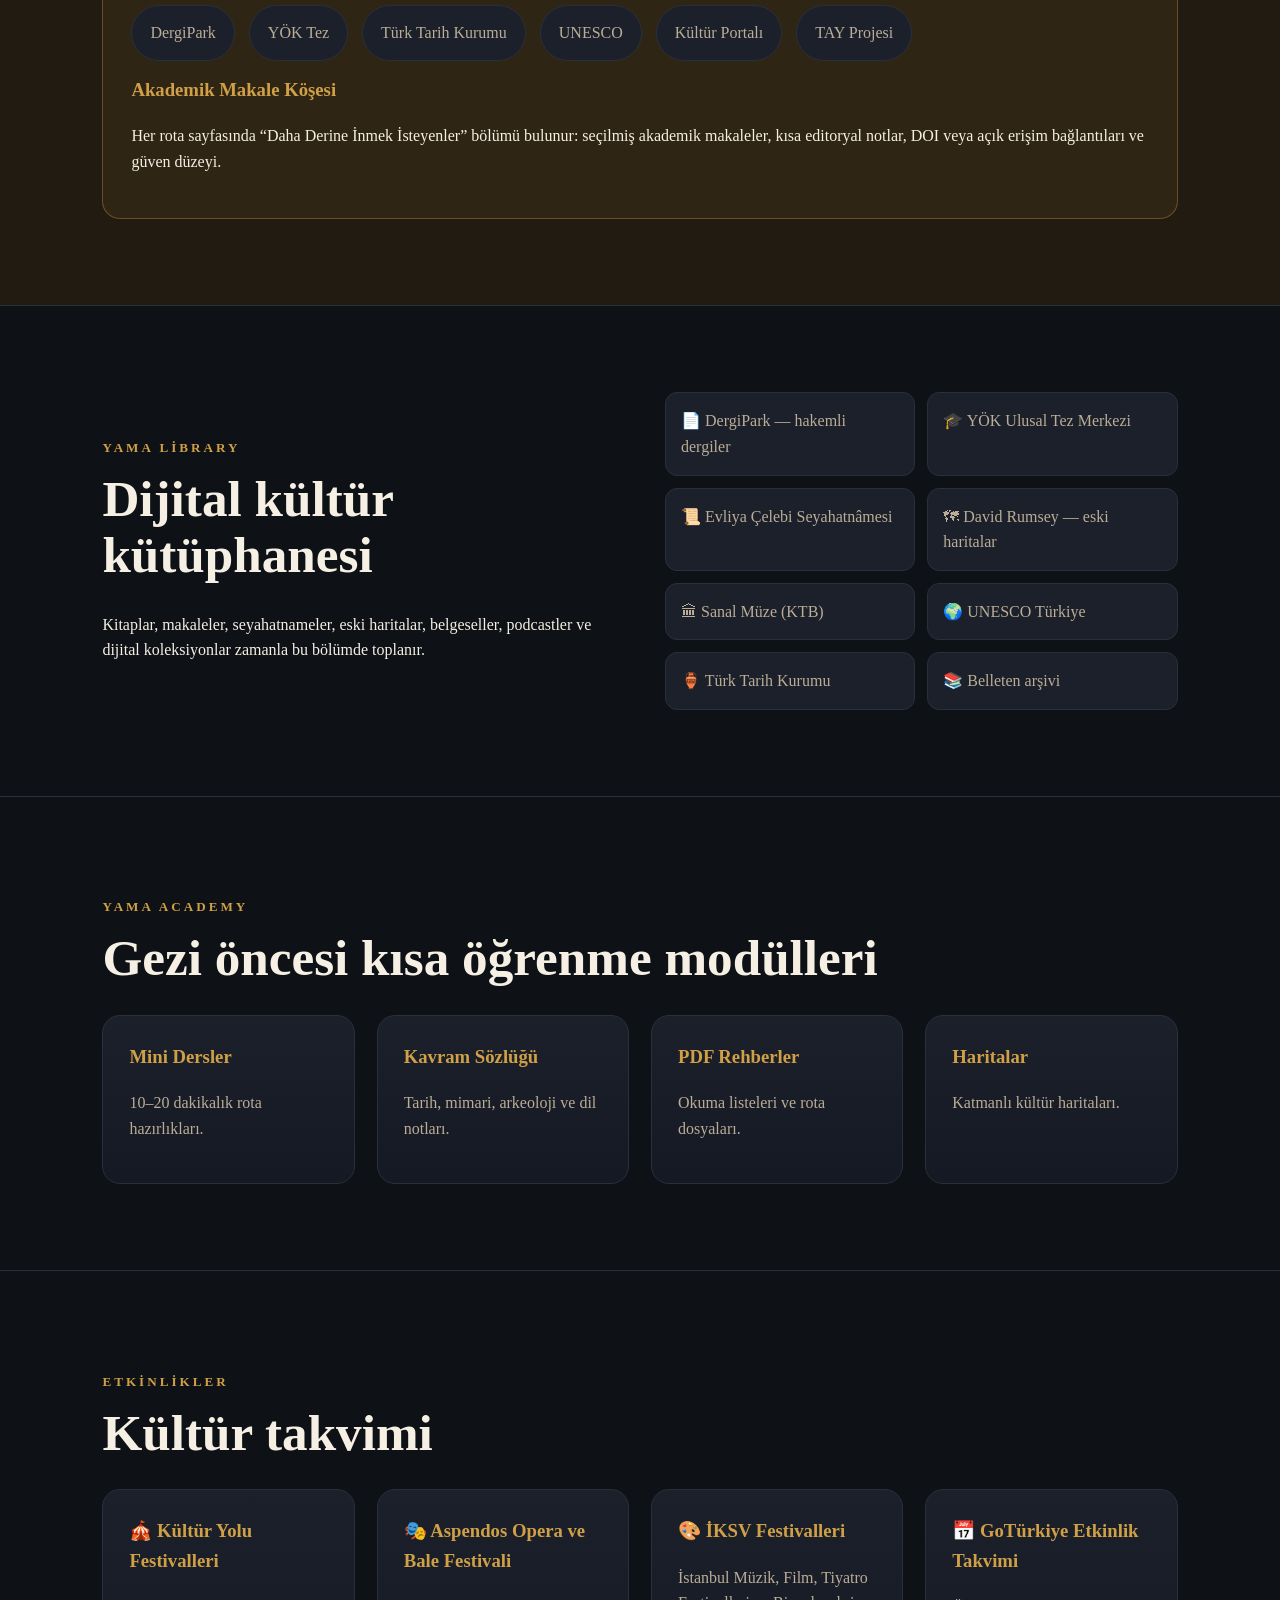
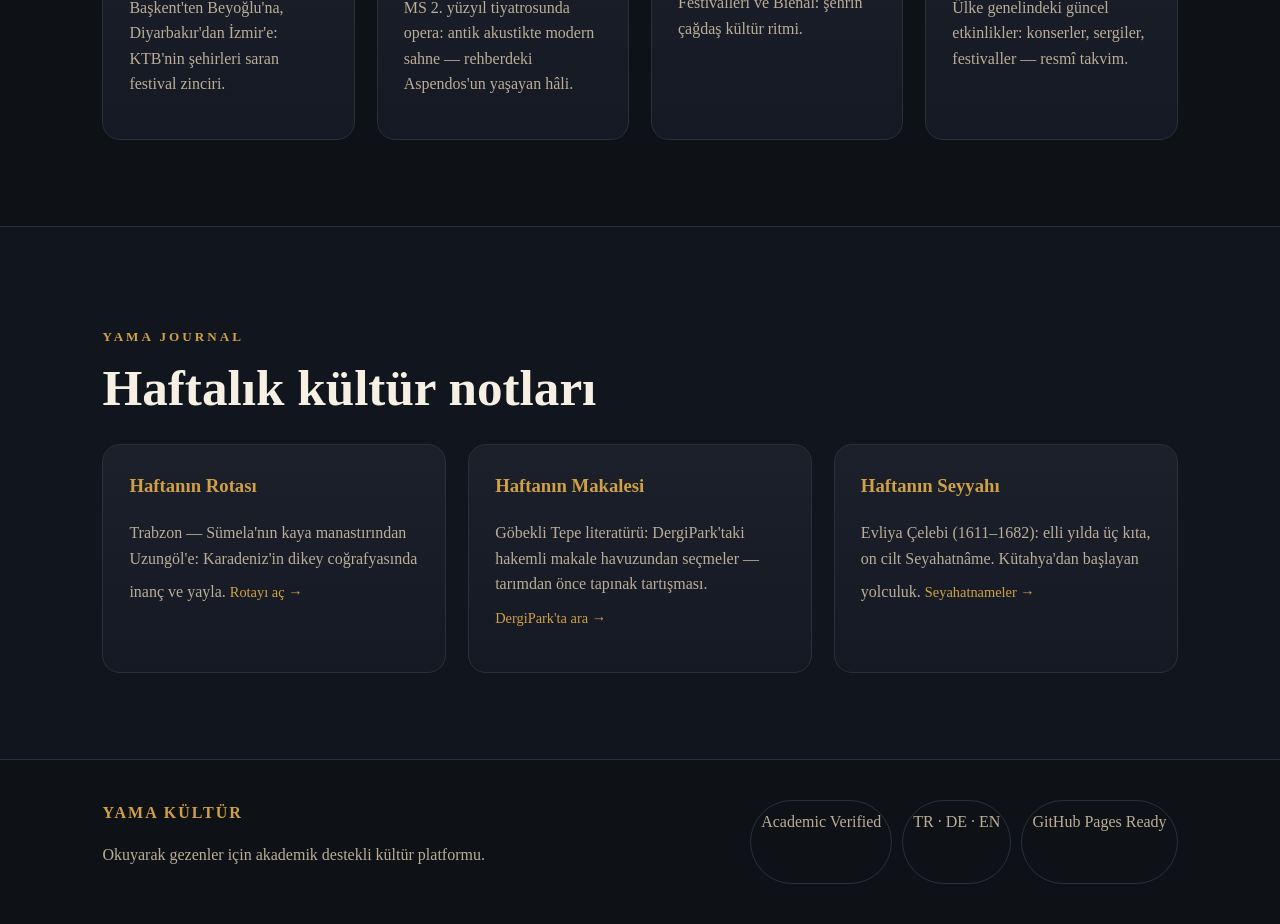
==== commit 707753a1: "Hero döngüsü: Çifte Minareli Medrese videosu, Galata Kulesi ve Kapadokya görselleriyle 9 sn'de bir y" ====
--- a/index.html
+++ b/index.html
@@ -13,6 +13,8 @@
       <source src="hero.webm" type="video/webm" />
       <source src="hero.mp4" type="video/mp4" />
     </video>
+    <div class="hero-slide" style="background-image:url('https://images.unsplash.com/photo-1524231757912-21f4fe3a7200?auto=format&fit=crop&w=1800&q=80')"></div>
+    <div class="hero-slide" style="background-image:url('https://images.unsplash.com/photo-1641128324972-af3212f0f6bd?auto=format&fit=crop&w=1800&q=80')"></div>
     <div class="hero-overlay"></div>
     <nav class="nav">
       <a class="logo" href="#home">YAMA KÜLTÜR</a>
--- a/style.css
+++ b/style.css
@@ -1 +1 @@
-:root{--bg:#0e1116;--bg2:#141820;--card:#1b202a;--text:#f5efe4;--muted:#bbaD97;--gold:#d0a047;--line:#2a303b;--soft:#211b12}*{box-sizing:border-box}html{scroll-behavior:smooth}body{margin:0;background:var(--bg);color:var(--text);font-family:Georgia,'Times New Roman',serif;line-height:1.6}a{color:inherit;text-decoration:none}.hero{position:relative;overflow:hidden;min-height:100vh;background:linear-gradient(90deg,rgba(14,17,22,.88),rgba(14,17,22,.55)),url('hero-poster.jpg');background-size:cover;background-position:center;padding:34px 6%;display:flex;flex-direction:column}.hero-video{position:absolute;inset:0;width:100%;height:100%;object-fit:cover;z-index:0}.hero-overlay{position:absolute;inset:0;z-index:1;background:linear-gradient(90deg,rgba(14,17,22,.82),rgba(14,17,22,.28) 65%,rgba(14,17,22,.45)),linear-gradient(180deg,rgba(14,17,22,.35),rgba(14,17,22,.7))}.nav{position:fixed;top:0;left:0;right:0;z-index:50;display:flex;align-items:center;justify-content:space-between;gap:20px;padding:16px 6%;transition:transform .3s ease,background .3s,box-shadow .3s;transform:translateY(0)}.nav.solid{background:rgba(14,17,22,.92);backdrop-filter:blur(10px);box-shadow:0 2px 20px rgba(0,0,0,.35);padding:11px 6%}.nav.hide{transform:translateY(-110%)}section[id],footer{scroll-margin-top:74px}.hero-content{position:relative;z-index:2}.logo{font-weight:700;color:var(--gold);letter-spacing:3px;font-size:1.25rem}.menu{display:flex;gap:22px;font-size:.95rem;color:var(--muted)}.menu a:hover{color:var(--gold)}.menu .dd{position:relative}.menu .dd>a{cursor:pointer}.menu .dd-menu{position:absolute;top:calc(100% + 10px);left:50%;transform:translateX(-50%) translateY(6px);background:rgba(16,20,27,.97);backdrop-filter:blur(10px);border:1px solid var(--line);border-radius:12px;padding:8px;min-width:170px;display:flex;flex-direction:column;gap:2px;opacity:0;visibility:hidden;transition:opacity .2s,transform .2s,visibility .2s;box-shadow:0 10px 30px rgba(0,0,0,.4)}.menu .dd:hover .dd-menu,.menu .dd:focus-within .dd-menu{opacity:1;visibility:visible;transform:translateX(-50%) translateY(0)}.menu .dd-menu a{padding:9px 14px;border-radius:8px;display:block}.menu .dd-menu a:hover{background:rgba(208,160,71,.12)}.menu .dd::after{content:'';position:absolute;top:100%;left:0;right:0;height:12px}.langs button{background:rgba(20,24,32,.65);border:1px solid var(--line);color:var(--text);padding:8px 12px;margin-left:5px;cursor:pointer}.langs button:hover,.langs button.active{border-color:var(--gold);color:var(--gold)}.hero-content{max-width:870px;margin:auto 0 10vh}.eyebrow{color:var(--gold);letter-spacing:3px;text-transform:uppercase;font-size:.82rem;font-weight:700}.hero h1{font-size:clamp(3rem,8vw,6.8rem);line-height:.96;margin:12px 0 24px}.lead{font-size:1.35rem;color:var(--muted);max-width:820px}.hero-actions{display:flex;gap:14px;flex-wrap:wrap;margin-top:34px}.btn{border:1px solid var(--gold);color:var(--gold);padding:13px 22px;border-radius:999px}.btn.primary{background:var(--gold);color:#15110a}.intro{padding:80px 8%;border-top:1px solid var(--line);background:#101319}.intro h2{font-size:clamp(2rem,4vw,3.6rem);max-width:1100px;color:var(--gold);line-height:1.18}.intro p{max-width:900px;color:var(--muted);font-size:1.15rem}.section{padding:86px 8%;border-top:1px solid var(--line)}.section h2{font-size:clamp(2rem,4vw,3.4rem);line-height:1.1;margin:10px 0 28px}.wide{max-width:980px;color:var(--muted);font-size:1.15rem}.grid{display:grid;gap:22px}.grid.two{grid-template-columns:repeat(2,1fr)}.grid.three{grid-template-columns:repeat(3,1fr)}.plan-card{display:block;text-decoration:none;transition:transform .25s,border-color .25s}.plan-card:hover{transform:translateY(-4px);border-color:var(--gold)}.plan-go{display:inline-block;margin-top:10px;color:var(--gold);font-size:.9rem}.grid.four{grid-template-columns:repeat(4,1fr)}.grid.five{grid-template-columns:repeat(5,1fr)}.card{background:linear-gradient(180deg,var(--card),#151923);border:1px solid var(--line);padding:26px;border-radius:18px;min-height:150px}.card h3{margin-top:0;color:var(--gold)}.card .who{display:block;color:var(--muted);font-size:.78rem;font-style:italic;margin:-6px 0 8px}.card p{color:var(--muted)}.highlight{background:linear-gradient(180deg,#121721,#0e1116)}.route-grid{display:grid;grid-template-columns:repeat(3,1fr);gap:22px}.route-card{min-height:250px;border-radius:20px;overflow:hidden;position:relative;border:1px solid var(--line);background:#222}.route-card .img{position:absolute;inset:0;background-size:cover;background-position:center;filter:saturate(.9)}.route-card:after{content:"";position:absolute;inset:0;background:linear-gradient(180deg,rgba(0,0,0,.15),rgba(0,0,0,.84))}.route-card .content{position:absolute;z-index:1;bottom:0;padding:24px}.route-card h3{font-size:1.7rem;margin:0;color:#fff}.route-card p{color:#ddd;margin:8px 0}.meta{display:flex;gap:8px;flex-wrap:wrap}.meta span{font-size:.78rem;background:rgba(208,160,71,.15);border:1px solid rgba(208,160,71,.35);padding:5px 8px;border-radius:999px;color:#f2d399}.nat-map{width:100%;height:auto;display:block;border:1px solid var(--line);border-radius:16px;margin:6px 0 16px;background:#161b26}.pill-grid{display:flex;flex-wrap:wrap;gap:14px}.pill{border:1px solid var(--line);background:var(--card);border-radius:999px;padding:14px 18px;color:var(--muted)}.pill:hover{border-color:var(--gold);color:var(--gold)}.split{display:grid;grid-template-columns:1fr 1fr;gap:50px;align-items:center}.timeline{display:grid;gap:10px;border-left:2px solid var(--gold);padding-left:24px}.timeline span{background:var(--card);border:1px solid var(--line);padding:11px 14px;border-radius:12px;color:var(--muted)}.research{background:var(--soft)}.source-box{margin-top:28px;padding:28px;border:1px solid rgba(208,160,71,.35);border-radius:18px;background:rgba(208,160,71,.08)}.source-box h3{color:var(--gold);margin-top:0}.library-list{display:grid;grid-template-columns:repeat(2,1fr);gap:12px}.library-list span,.library-list a{display:block;padding:15px;background:var(--card);border:1px solid var(--line);border-radius:12px;color:var(--muted);text-decoration:none}.library-list a:hover{border-color:var(--gold);color:var(--gold)}.journal{background:#11151d}.feature{min-height:190px}.footer{padding:40px 8%;display:flex;justify-content:space-between;gap:24px;border-top:1px solid var(--line);color:var(--muted)}.footer strong{color:var(--gold);letter-spacing:2px}.badges{display:flex;gap:10px;flex-wrap:wrap}.badges span{border:1px solid var(--line);padding:8px 10px;border-radius:999px}@media(max-width:1000px){.menu{display:none}.grid.two,.grid.three,.grid.four,.grid.five,.route-grid,.split{grid-template-columns:1fr}.footer{flex-direction:column}.hero h1{font-size:3.4rem}}@media(max-width:560px){.hero{padding:24px 5%}.langs button{padding:7px 9px}.hero-content{margin-top:18vh}.section,.intro{padding:62px 5%}.route-grid{gap:16px}}
+:root{--bg:#0e1116;--bg2:#141820;--card:#1b202a;--text:#f5efe4;--muted:#bbaD97;--gold:#d0a047;--line:#2a303b;--soft:#211b12}*{box-sizing:border-box}html{scroll-behavior:smooth}body{margin:0;background:var(--bg);color:var(--text);font-family:Georgia,'Times New Roman',serif;line-height:1.6}a{color:inherit;text-decoration:none}.hero{position:relative;overflow:hidden;min-height:100vh;background:linear-gradient(90deg,rgba(14,17,22,.88),rgba(14,17,22,.55)),url('hero-poster.jpg');background-size:cover;background-position:center;padding:34px 6%;display:flex;flex-direction:column}.hero-video{position:absolute;inset:0;width:100%;height:100%;object-fit:cover;z-index:0;transition:opacity 1.6s ease}.hero-video.off{opacity:0}.hero-slide{position:absolute;inset:0;background-size:cover;background-position:center;opacity:0;transition:opacity 1.6s ease;z-index:0}.hero-slide.on{opacity:1}.hero-overlay{position:absolute;inset:0;z-index:1;background:linear-gradient(90deg,rgba(14,17,22,.82),rgba(14,17,22,.28) 65%,rgba(14,17,22,.45)),linear-gradient(180deg,rgba(14,17,22,.35),rgba(14,17,22,.7))}.nav{position:fixed;top:0;left:0;right:0;z-index:50;display:flex;align-items:center;justify-content:space-between;gap:20px;padding:16px 6%;transition:transform .3s ease,background .3s,box-shadow .3s;transform:translateY(0)}.nav.solid{background:rgba(14,17,22,.92);backdrop-filter:blur(10px);box-shadow:0 2px 20px rgba(0,0,0,.35);padding:11px 6%}.nav.hide{transform:translateY(-110%)}section[id],footer{scroll-margin-top:74px}.hero-content{position:relative;z-index:2}.logo{font-weight:700;color:var(--gold);letter-spacing:3px;font-size:1.25rem}.menu{display:flex;gap:22px;font-size:.95rem;color:var(--muted)}.menu a:hover{color:var(--gold)}.menu .dd{position:relative}.menu .dd>a{cursor:pointer}.menu .dd-menu{position:absolute;top:calc(100% + 10px);left:50%;transform:translateX(-50%) translateY(6px);background:rgba(16,20,27,.97);backdrop-filter:blur(10px);border:1px solid var(--line);border-radius:12px;padding:8px;min-width:170px;display:flex;flex-direction:column;gap:2px;opacity:0;visibility:hidden;transition:opacity .2s,transform .2s,visibility .2s;box-shadow:0 10px 30px rgba(0,0,0,.4)}.menu .dd:hover .dd-menu,.menu .dd:focus-within .dd-menu{opacity:1;visibility:visible;transform:translateX(-50%) translateY(0)}.menu .dd-menu a{padding:9px 14px;border-radius:8px;display:block}.menu .dd-menu a:hover{background:rgba(208,160,71,.12)}.menu .dd::after{content:'';position:absolute;top:100%;left:0;right:0;height:12px}.langs button{background:rgba(20,24,32,.65);border:1px solid var(--line);color:var(--text);padding:8px 12px;margin-left:5px;cursor:pointer}.langs button:hover,.langs button.active{border-color:var(--gold);color:var(--gold)}.hero-content{max-width:870px;margin:auto 0 10vh}.eyebrow{color:var(--gold);letter-spacing:3px;text-transform:uppercase;font-size:.82rem;font-weight:700}.hero h1{font-size:clamp(3rem,8vw,6.8rem);line-height:.96;margin:12px 0 24px}.lead{font-size:1.35rem;color:var(--muted);max-width:820px}.hero-actions{display:flex;gap:14px;flex-wrap:wrap;margin-top:34px}.btn{border:1px solid var(--gold);color:var(--gold);padding:13px 22px;border-radius:999px}.btn.primary{background:var(--gold);color:#15110a}.intro{padding:80px 8%;border-top:1px solid var(--line);background:#101319}.intro h2{font-size:clamp(2rem,4vw,3.6rem);max-width:1100px;color:var(--gold);line-height:1.18}.intro p{max-width:900px;color:var(--muted);font-size:1.15rem}.section{padding:86px 8%;border-top:1px solid var(--line)}.section h2{font-size:clamp(2rem,4vw,3.4rem);line-height:1.1;margin:10px 0 28px}.wide{max-width:980px;color:var(--muted);font-size:1.15rem}.grid{display:grid;gap:22px}.grid.two{grid-template-columns:repeat(2,1fr)}.grid.three{grid-template-columns:repeat(3,1fr)}.plan-card{display:block;text-decoration:none;transition:transform .25s,border-color .25s}.plan-card:hover{transform:translateY(-4px);border-color:var(--gold)}.plan-go{display:inline-block;margin-top:10px;color:var(--gold);font-size:.9rem}.grid.four{grid-template-columns:repeat(4,1fr)}.grid.five{grid-template-columns:repeat(5,1fr)}.card{background:linear-gradient(180deg,var(--card),#151923);border:1px solid var(--line);padding:26px;border-radius:18px;min-height:150px}.card h3{margin-top:0;color:var(--gold)}.card .who{display:block;color:var(--muted);font-size:.78rem;font-style:italic;margin:-6px 0 8px}.card p{color:var(--muted)}.highlight{background:linear-gradient(180deg,#121721,#0e1116)}.route-grid{display:grid;grid-template-columns:repeat(3,1fr);gap:22px}.route-card{min-height:250px;border-radius:20px;overflow:hidden;position:relative;border:1px solid var(--line);background:#222}.route-card .img{position:absolute;inset:0;background-size:cover;background-position:center;filter:saturate(.9)}.route-card:after{content:"";position:absolute;inset:0;background:linear-gradient(180deg,rgba(0,0,0,.15),rgba(0,0,0,.84))}.route-card .content{position:absolute;z-index:1;bottom:0;padding:24px}.route-card h3{font-size:1.7rem;margin:0;color:#fff}.route-card p{color:#ddd;margin:8px 0}.meta{display:flex;gap:8px;flex-wrap:wrap}.meta span{font-size:.78rem;background:rgba(208,160,71,.15);border:1px solid rgba(208,160,71,.35);padding:5px 8px;border-radius:999px;color:#f2d399}.nat-map{width:100%;height:auto;display:block;border:1px solid var(--line);border-radius:16px;margin:6px 0 16px;background:#161b26}.pill-grid{display:flex;flex-wrap:wrap;gap:14px}.pill{border:1px solid var(--line);background:var(--card);border-radius:999px;padding:14px 18px;color:var(--muted)}.pill:hover{border-color:var(--gold);color:var(--gold)}.split{display:grid;grid-template-columns:1fr 1fr;gap:50px;align-items:center}.timeline{display:grid;gap:10px;border-left:2px solid var(--gold);padding-left:24px}.timeline span{background:var(--card);border:1px solid var(--line);padding:11px 14px;border-radius:12px;color:var(--muted)}.research{background:var(--soft)}.source-box{margin-top:28px;padding:28px;border:1px solid rgba(208,160,71,.35);border-radius:18px;background:rgba(208,160,71,.08)}.source-box h3{color:var(--gold);margin-top:0}.library-list{display:grid;grid-template-columns:repeat(2,1fr);gap:12px}.library-list span,.library-list a{display:block;padding:15px;background:var(--card);border:1px solid var(--line);border-radius:12px;color:var(--muted);text-decoration:none}.library-list a:hover{border-color:var(--gold);color:var(--gold)}.journal{background:#11151d}.feature{min-height:190px}.footer{padding:40px 8%;display:flex;justify-content:space-between;gap:24px;border-top:1px solid var(--line);color:var(--muted)}.footer strong{color:var(--gold);letter-spacing:2px}.badges{display:flex;gap:10px;flex-wrap:wrap}.badges span{border:1px solid var(--line);padding:8px 10px;border-radius:999px}@media(max-width:1000px){.menu{display:none}.grid.two,.grid.three,.grid.four,.grid.five,.route-grid,.split{grid-template-columns:1fr}.footer{flex-direction:column}.hero h1{font-size:3.4rem}}@media(max-width:560px){.hero{padding:24px 5%}.langs button{padding:7px 9px}.hero-content{margin-top:18vh}.section,.intro{padding:62px 5%}.route-grid{gap:16px}}
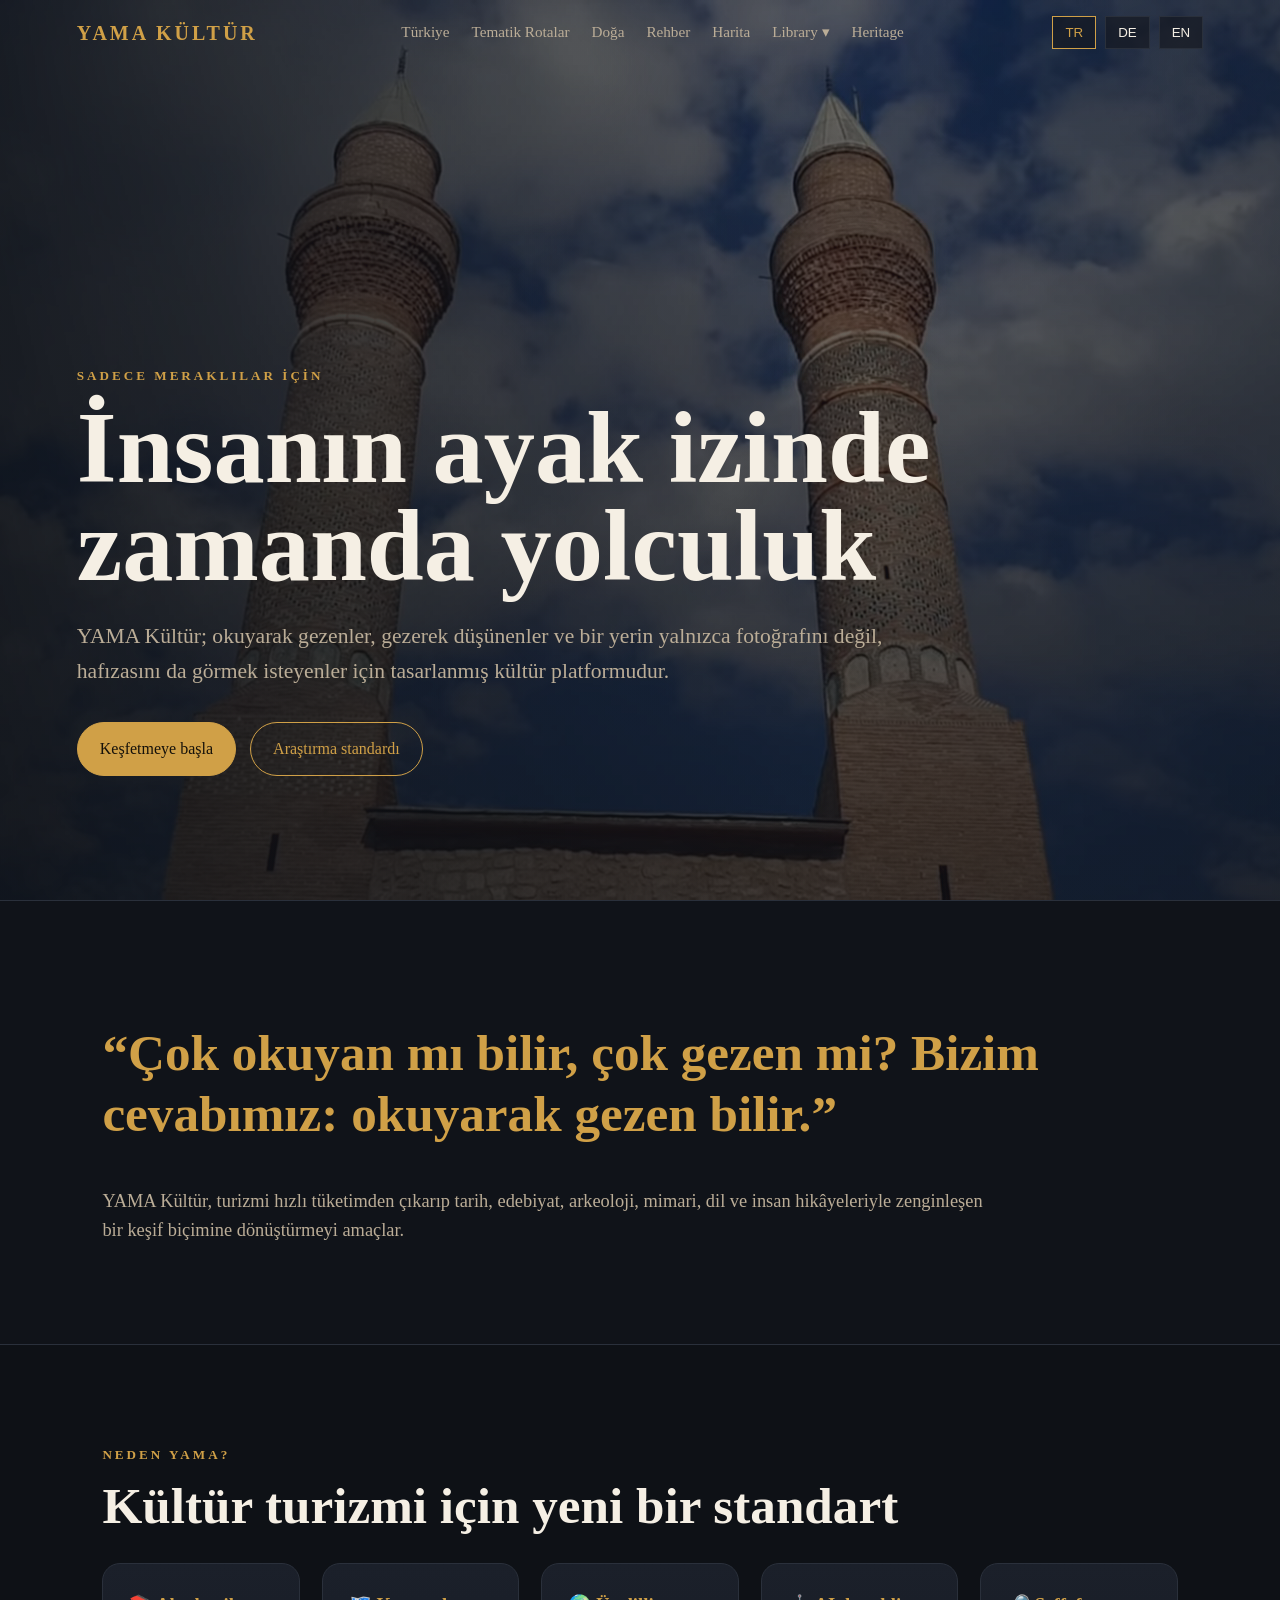
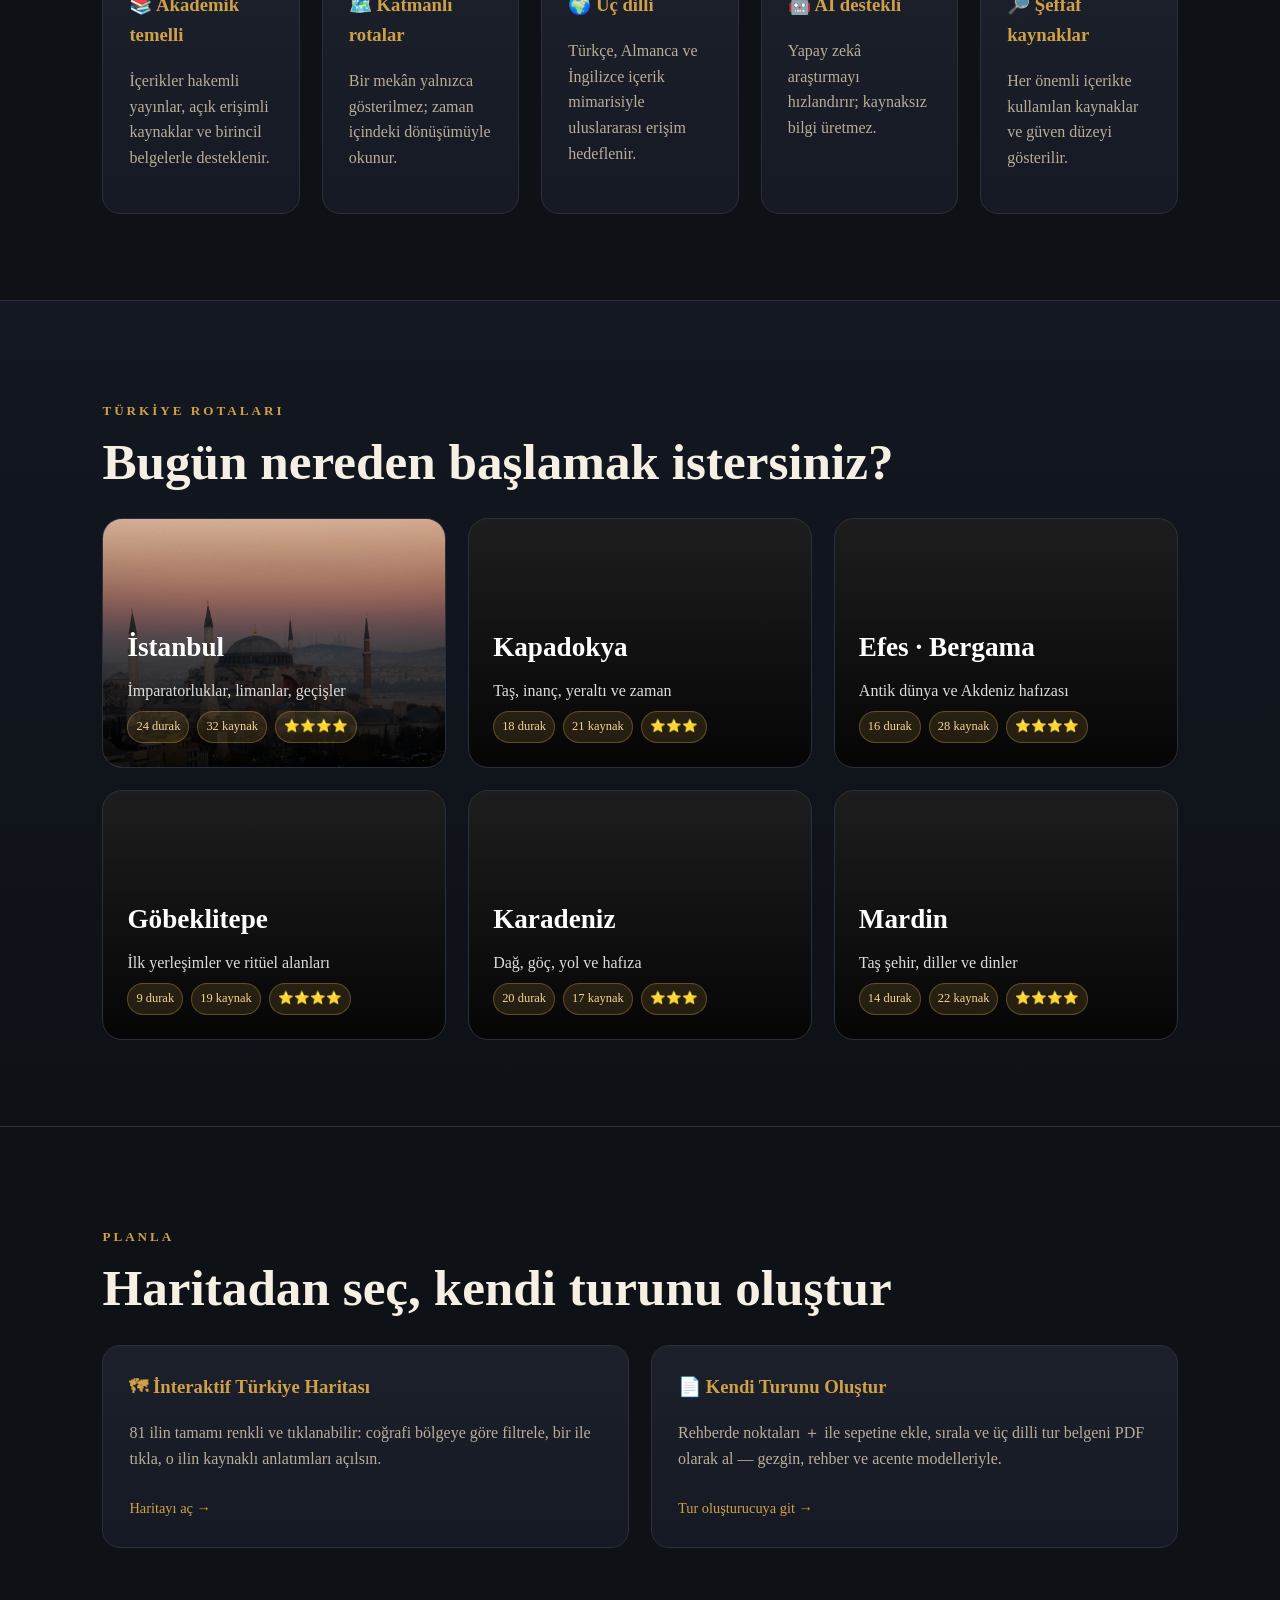
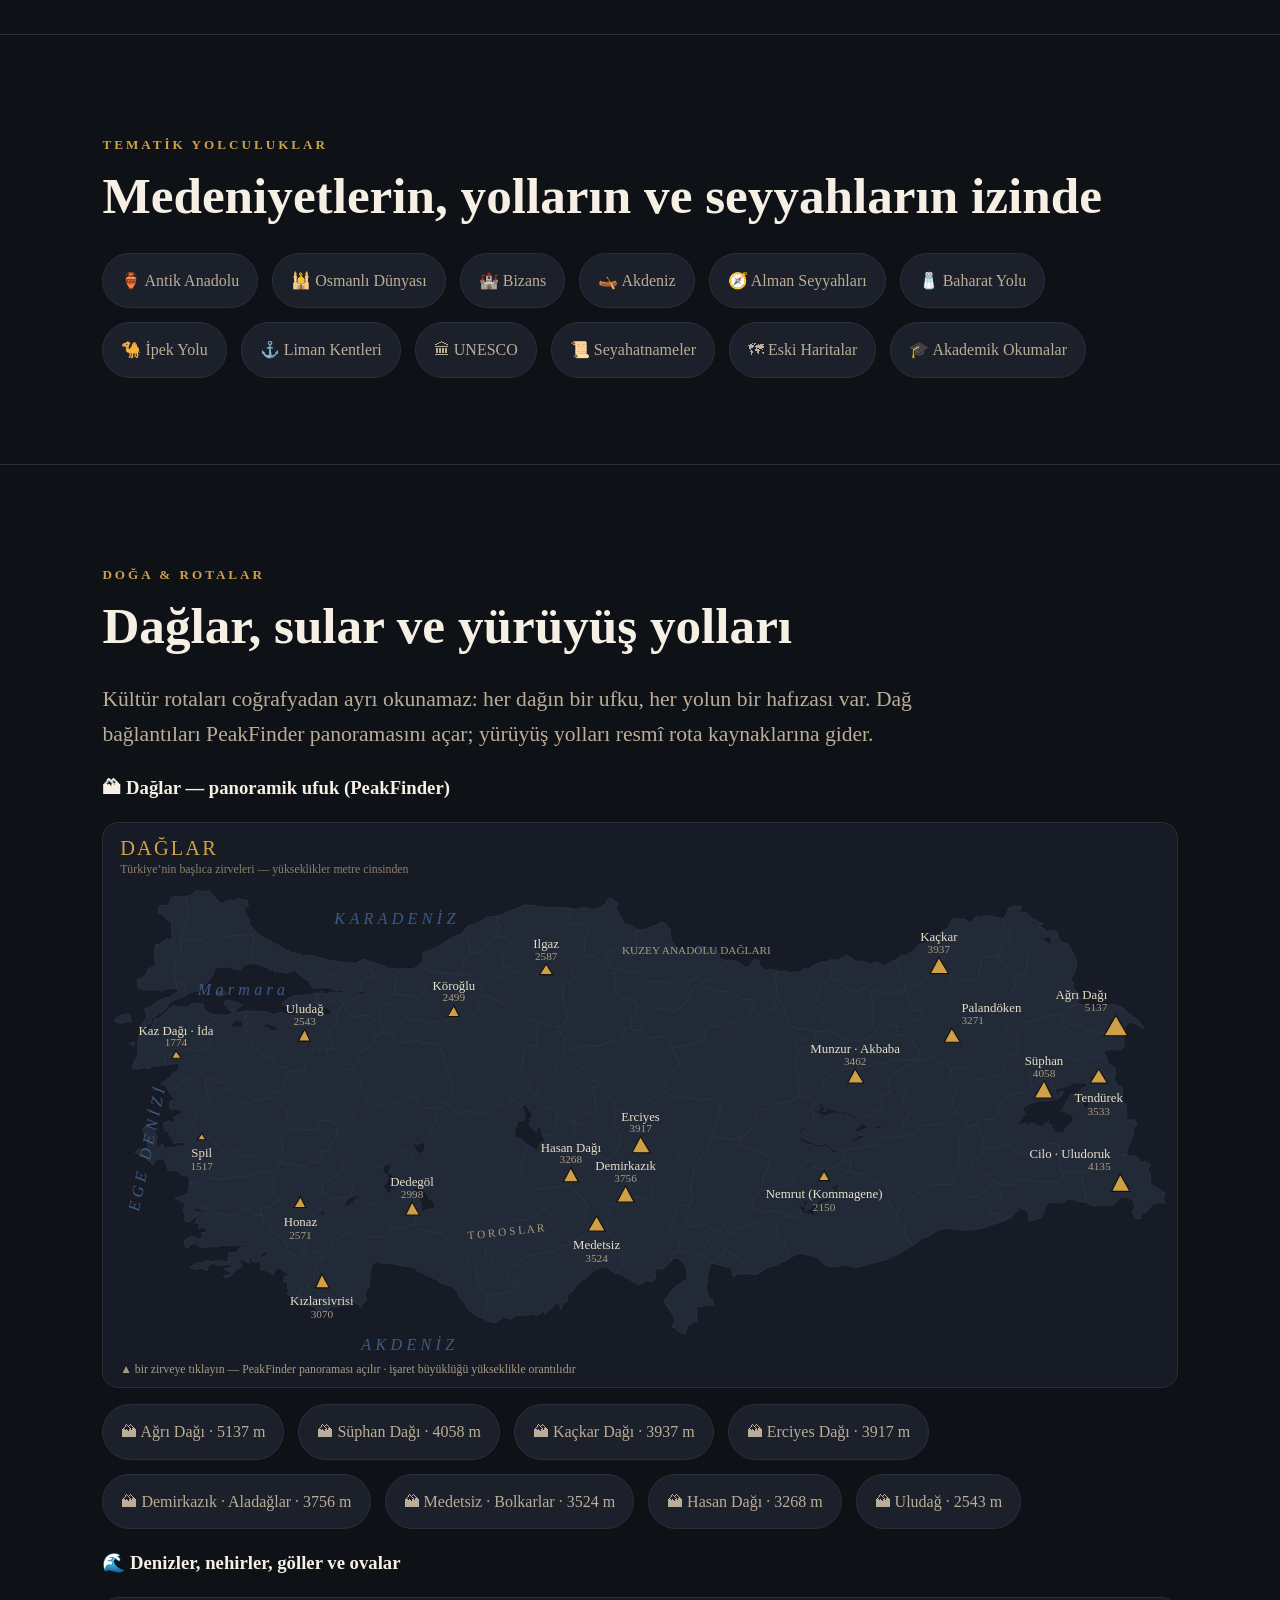
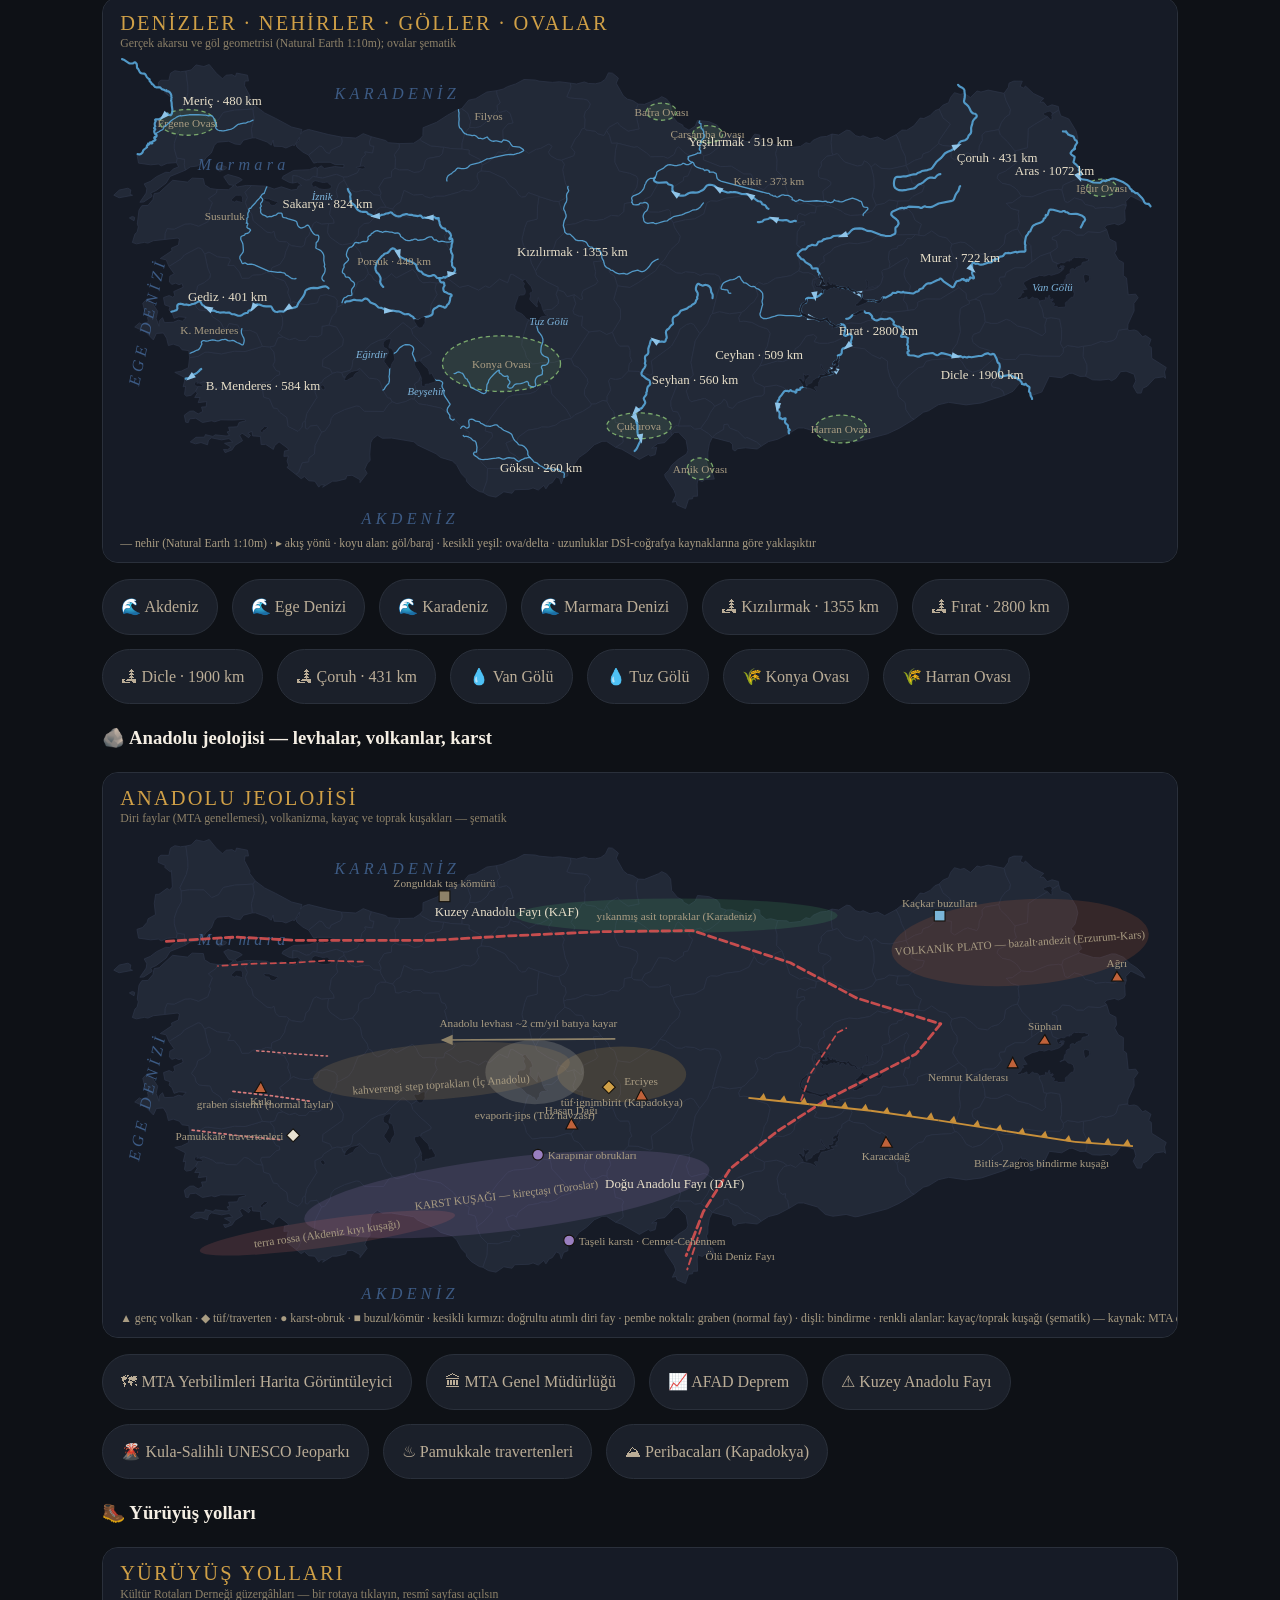
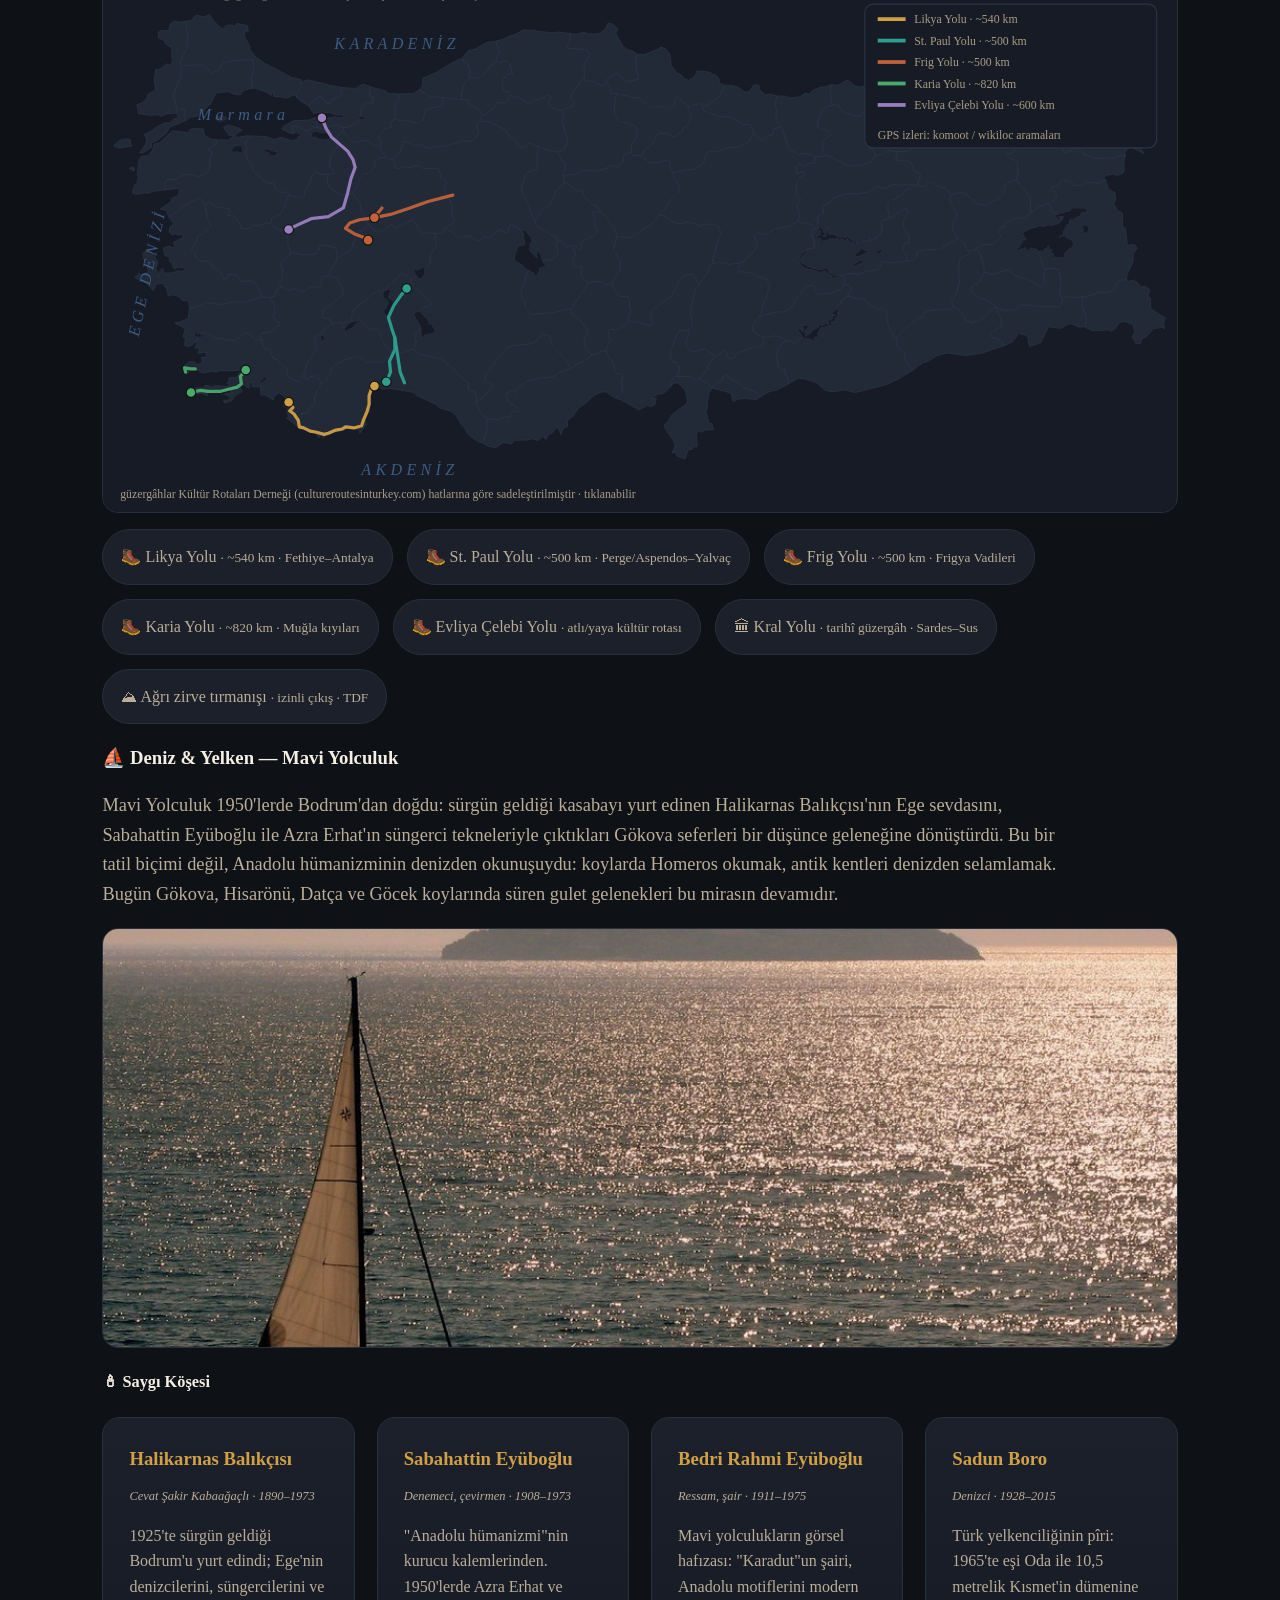
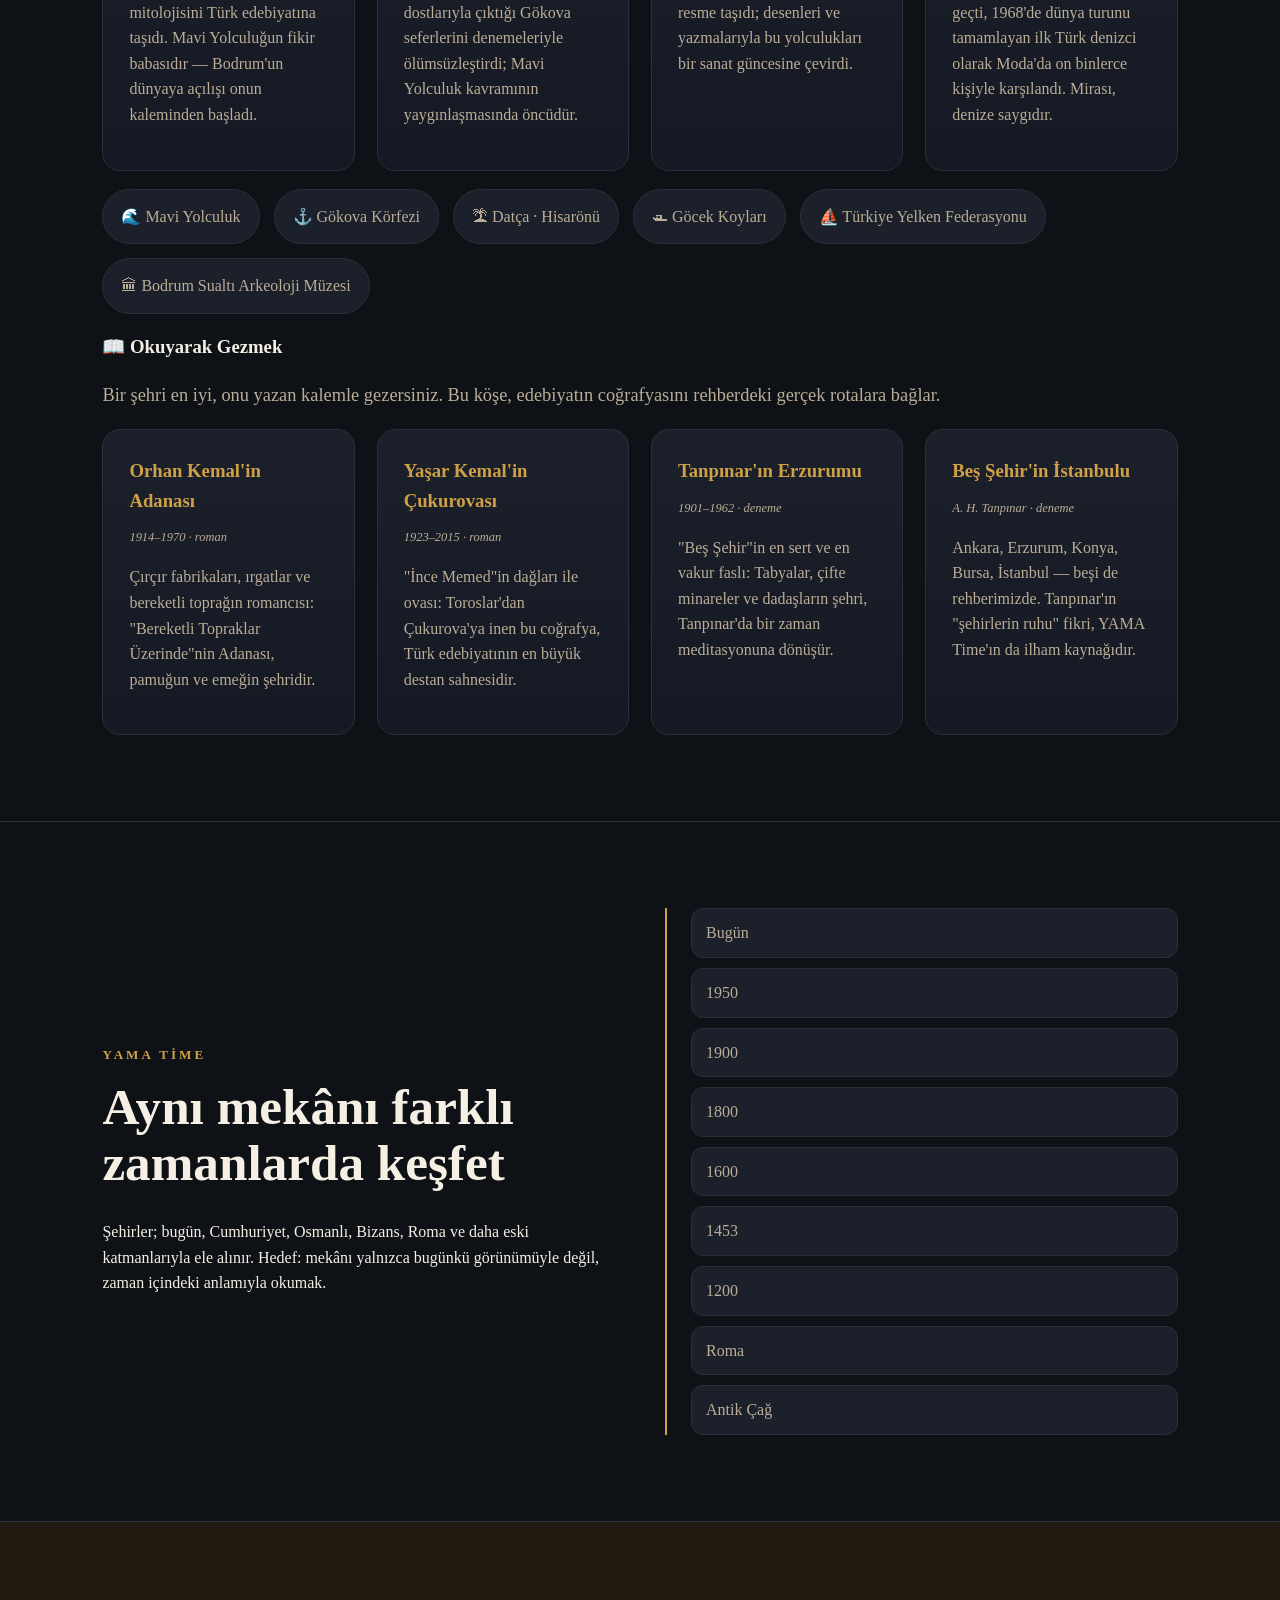
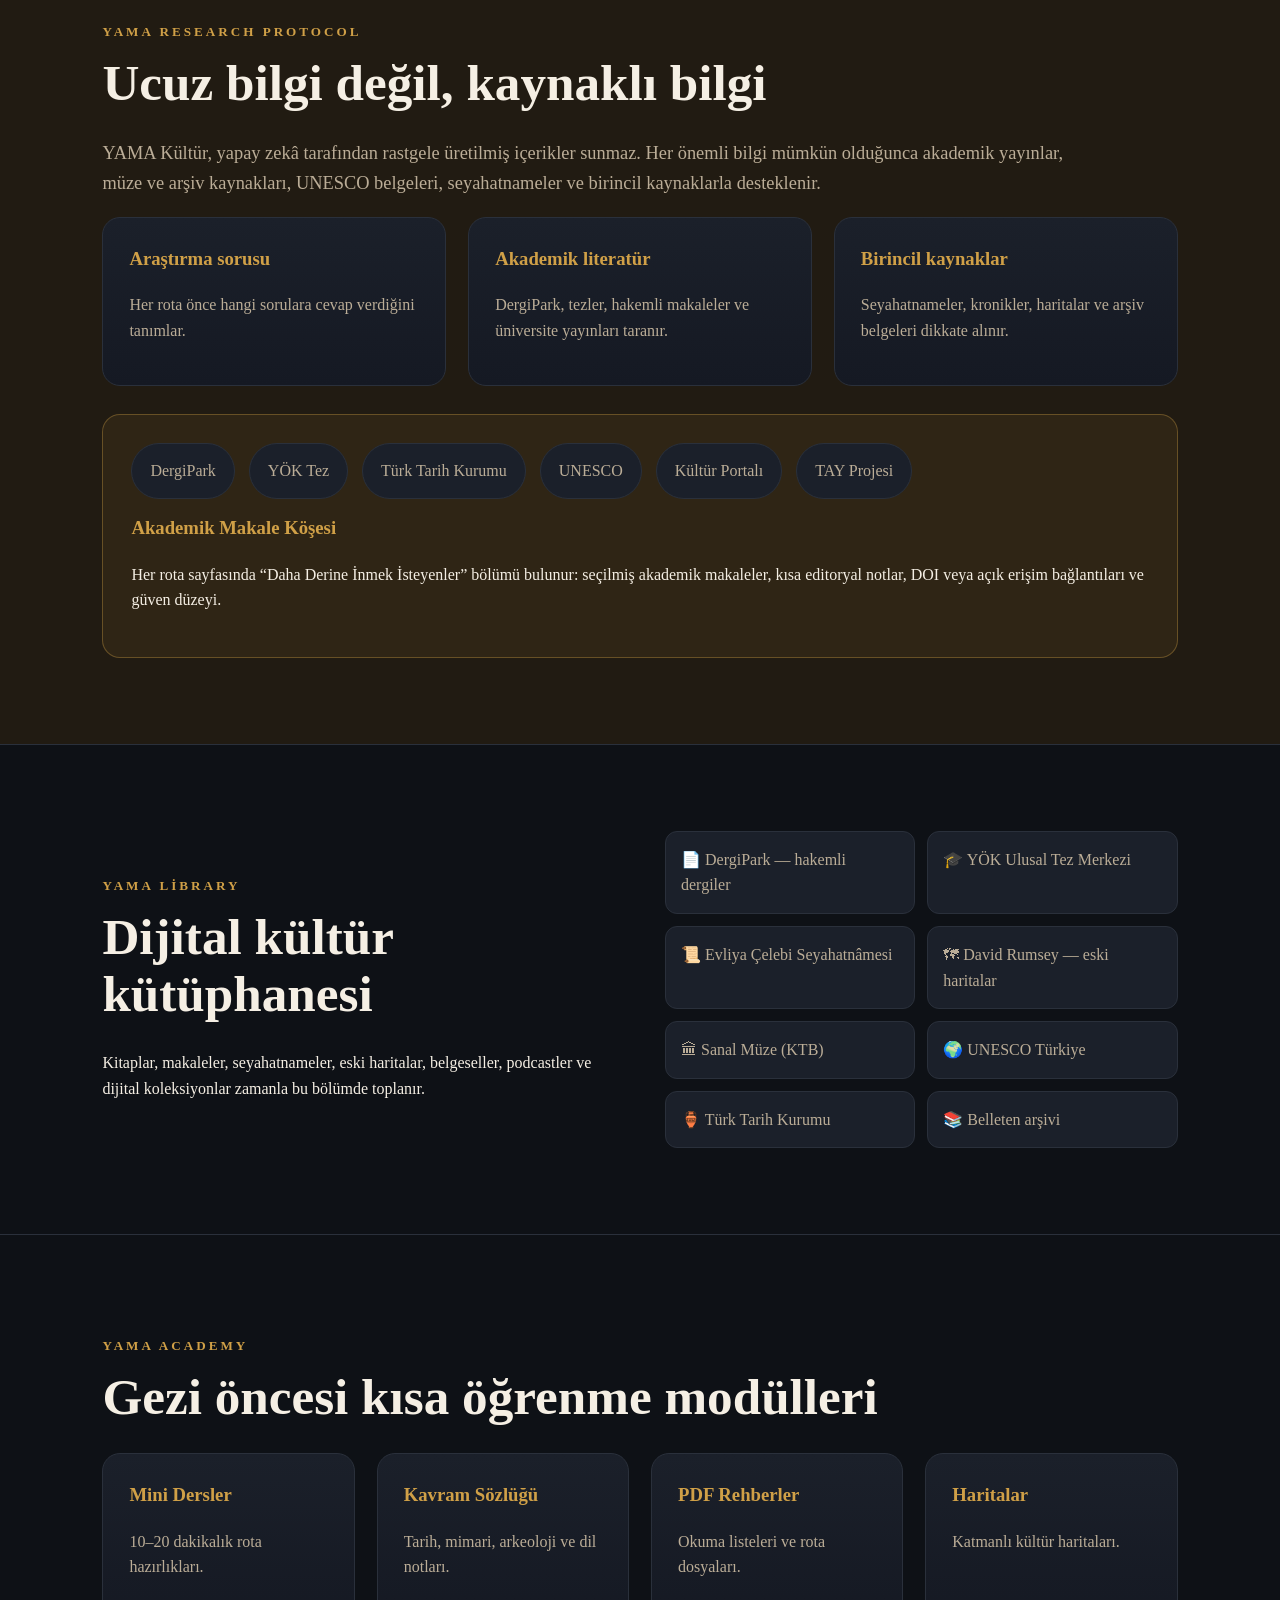
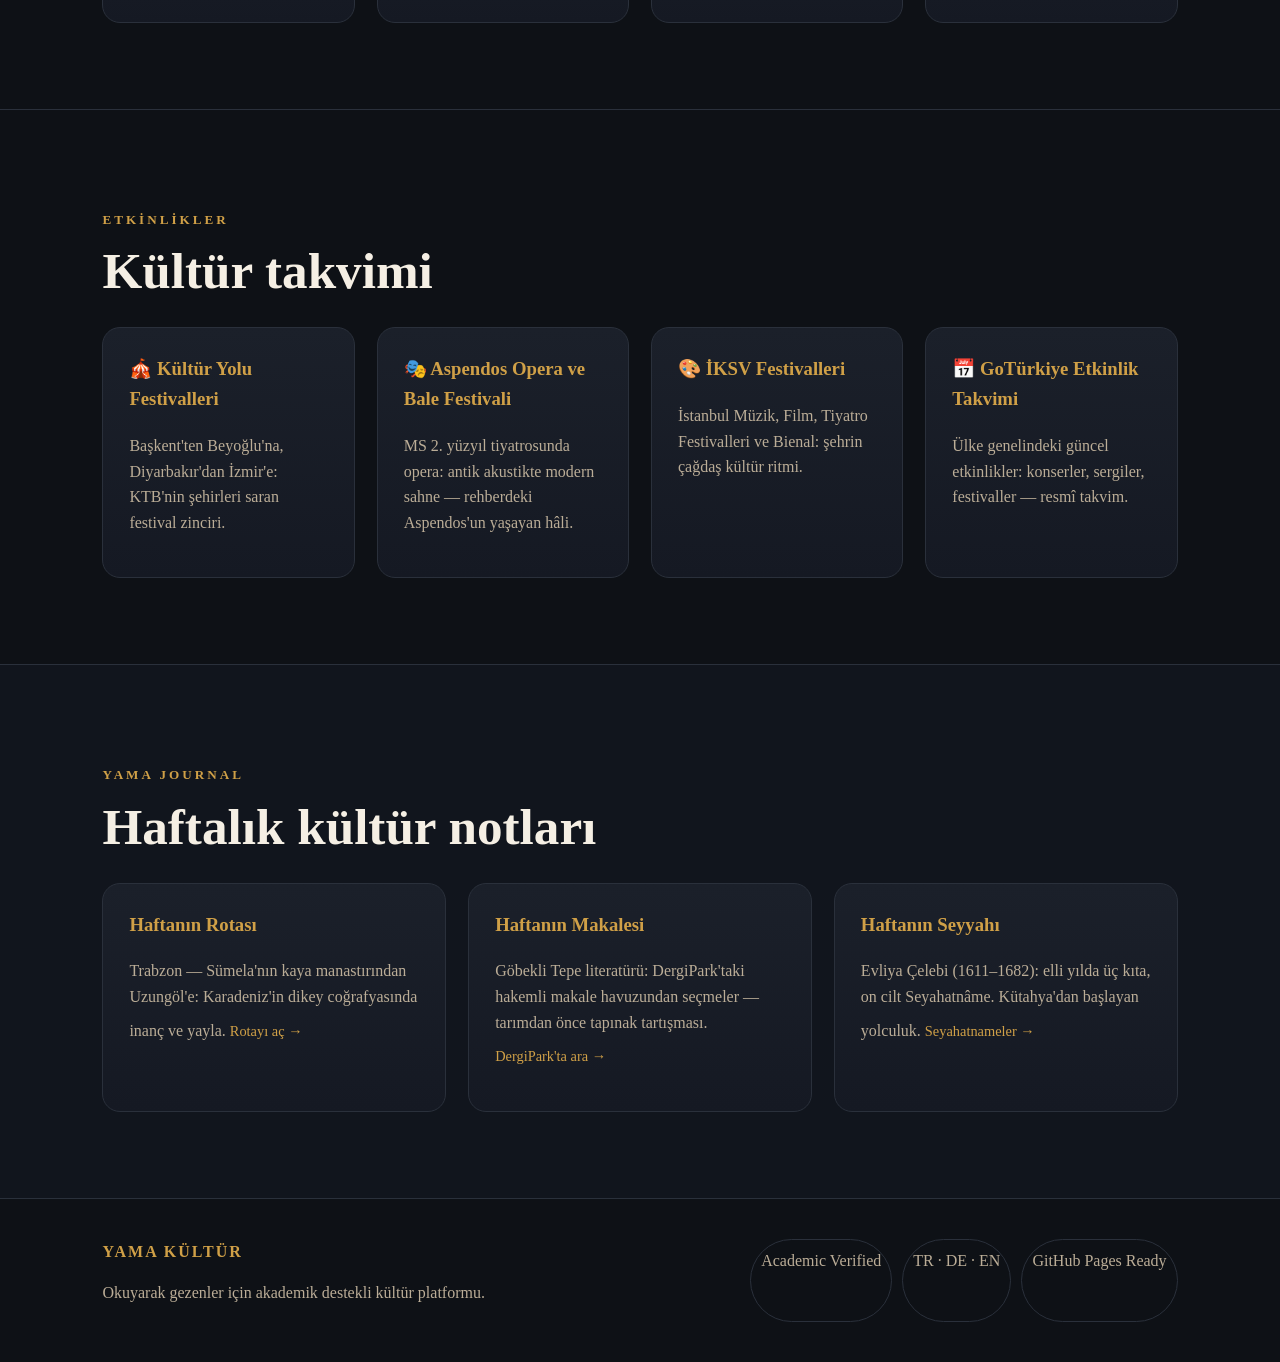
==== commit 9c348efa: "Kendi fotoğraflar siteye bağlandı: hero döngüsü artık video + Galata gün batımı + Sultanahmet + Kapa" ====
--- a/index.html
+++ b/index.html
@@ -13,8 +13,10 @@
       <source src="hero.webm" type="video/webm" />
       <source src="hero.mp4" type="video/mp4" />
     </video>
-    <div class="hero-slide" style="background-image:url('https://images.unsplash.com/photo-1524231757912-21f4fe3a7200?auto=format&fit=crop&w=1800&q=80')"></div>
+    <div class="hero-slide" style="background-image:url('img/hero-galata.jpg')"></div>
+    <div class="hero-slide" style="background-image:url('img/hero-sultanahmet.jpg')"></div>
     <div class="hero-slide" style="background-image:url('https://images.unsplash.com/photo-1641128324972-af3212f0f6bd?auto=format&fit=crop&w=1800&q=80')"></div>
+    <div class="hero-slide" style="background-image:url('img/hero-kizkulesi.jpg')"></div>
     <div class="hero-overlay"></div>
     <nav class="nav">
       <a class="logo" href="#home">YAMA KÜLTÜR</a>
@@ -128,6 +130,7 @@
 
       <h3 class="subhead" data-i18n="seaTitle">⛵ Deniz & Yelken — Mavi Yolculuk</h3>
       <p class="wide" data-i18n="seaStory">Mavi Yolculuk 1950'lerde Bodrum'dan doğdu: sürgün geldiği kasabayı yurt edinen Halikarnas Balıkçısı'nın Ege sevdasını, Sabahattin Eyüboğlu ile Azra Erhat'ın süngerci tekneleriyle çıktıkları Gökova seferleri bir düşünce geleneğine dönüştürdü. Bu bir tatil biçimi değil, Anadolu hümanizminin denizden okunuşuydu: koylarda Homeros okumak, antik kentleri denizden selamlamak. Bugün Gökova, Hisarönü, Datça ve Göcek koylarında süren gulet gelenekleri bu mirasın devamıdır.</p>
+      <img class="nat-map" src="img/mavi-yolculuk.jpg" alt="Yelkenli ve Kız Kulesi — Mavi Yolculuk" loading="lazy" style="max-height:420px;object-fit:cover" />
       <h4 class="subhead" style="font-size:1.02rem" data-i18n="tributeTitle">🕯 Saygı Köşesi</h4>
       <div class="grid four">
         <article class="card"><h3>Halikarnas Balıkçısı</h3><span class="who">Cevat Şakir Kabaağaçlı · 1890–1973</span><p>1925'te sürgün geldiği Bodrum'u yurt edindi; Ege'nin denizcilerini, süngercilerini ve mitolojisini Türk edebiyatına taşıdı. Mavi Yolculuğun fikir babasıdır — Bodrum'un dünyaya açılışı onun kaleminden başladı.</p></article>
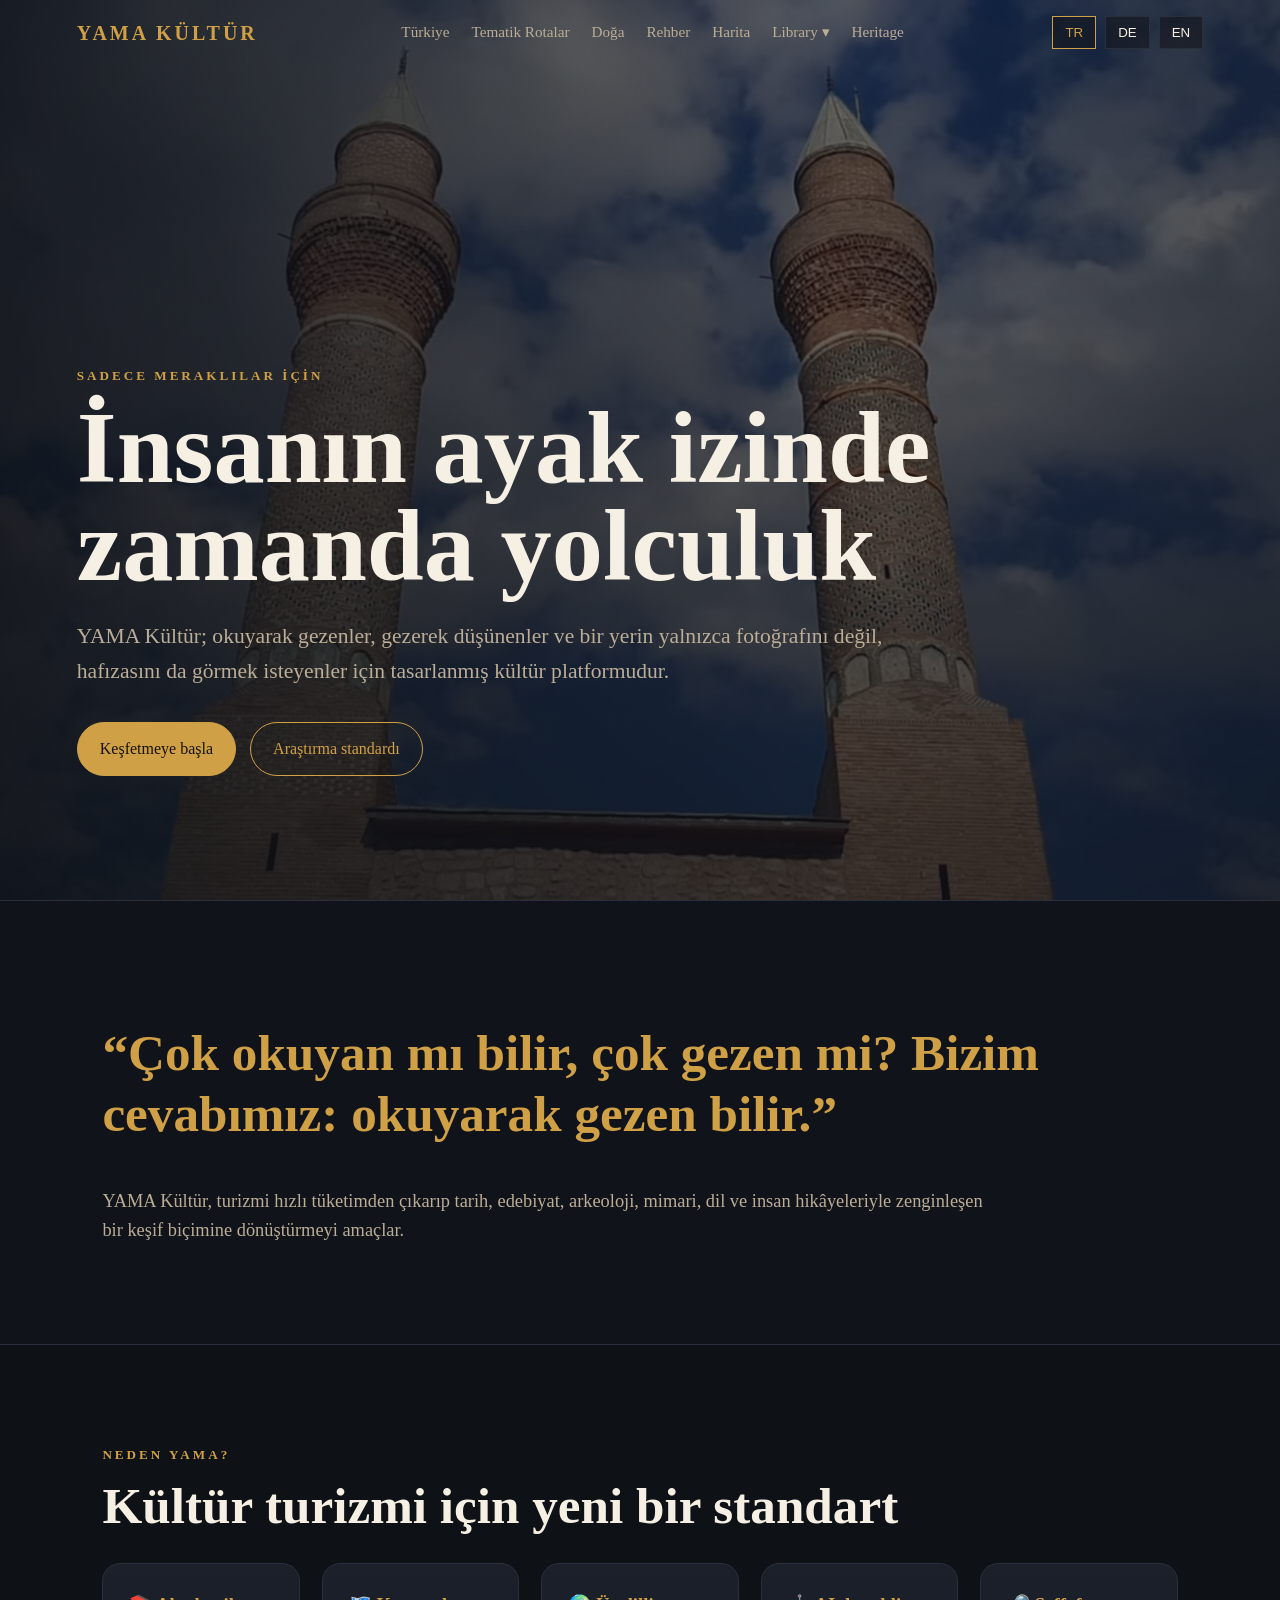
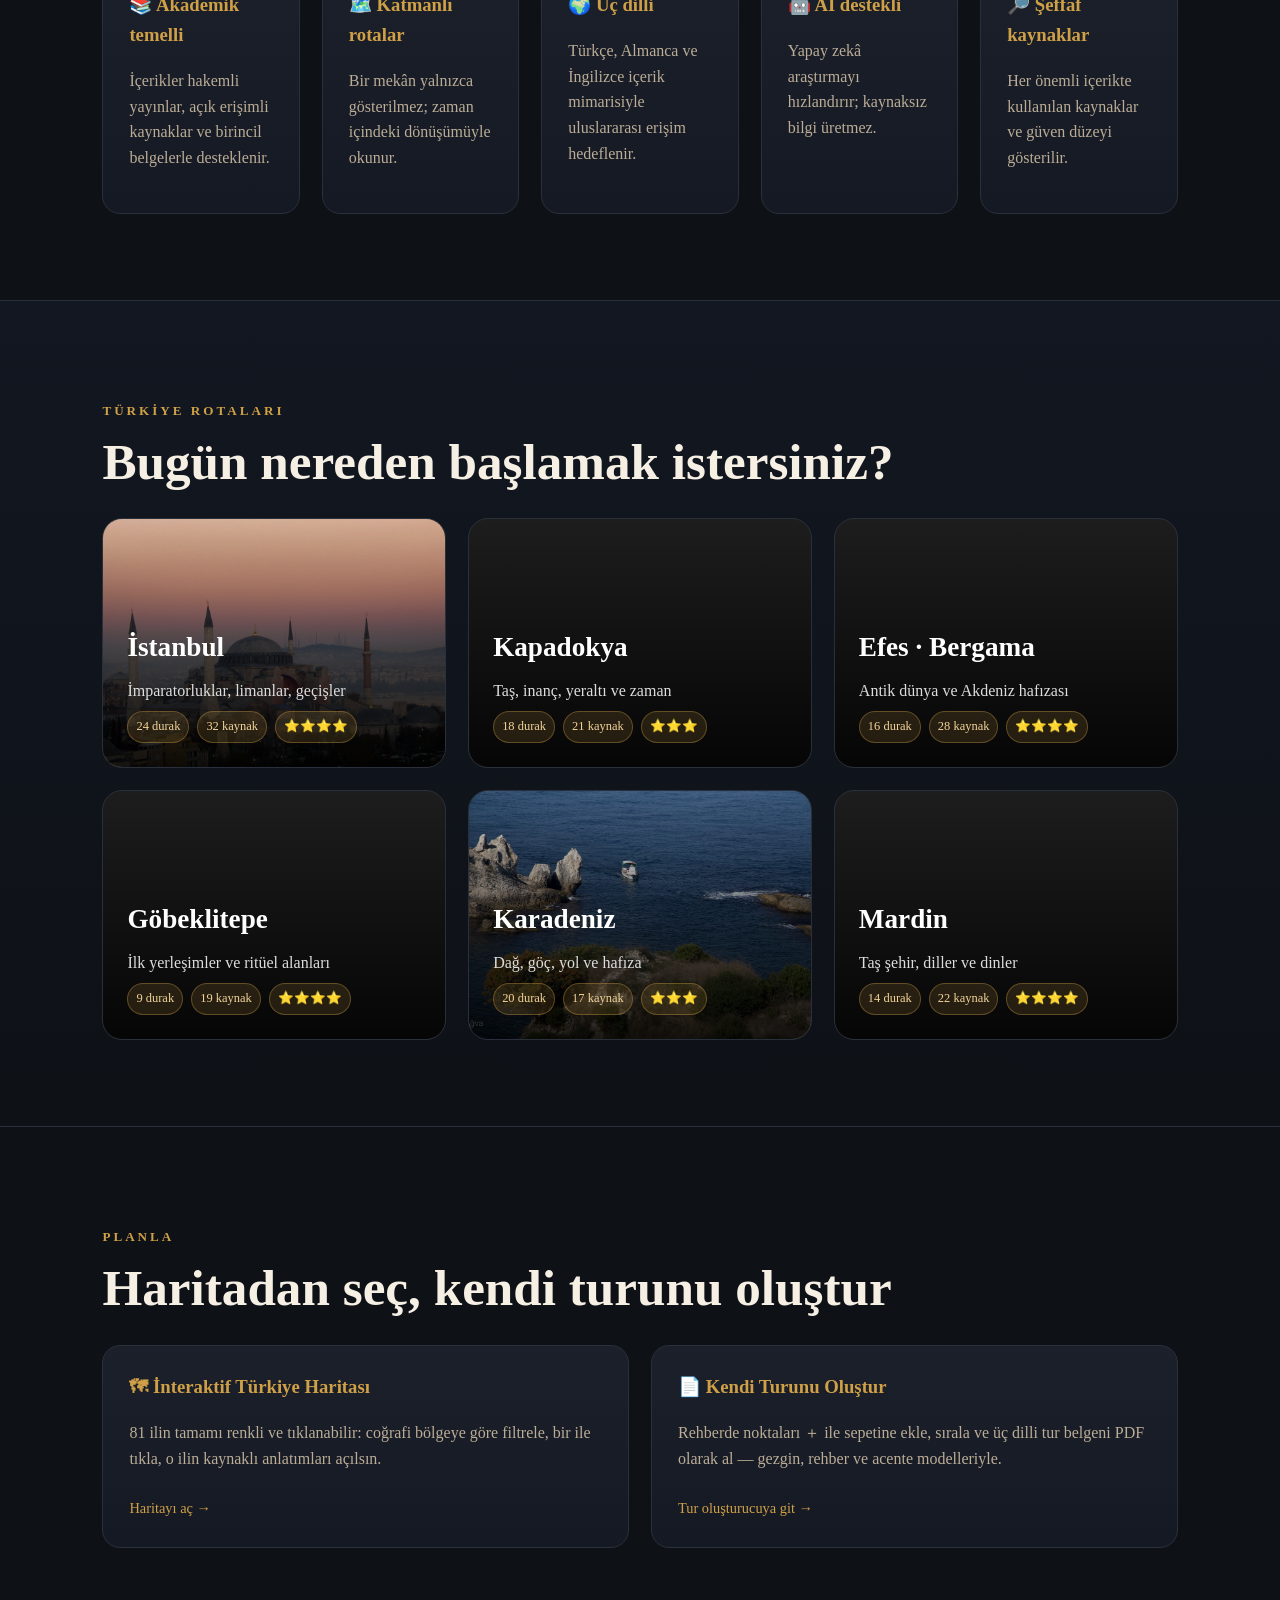
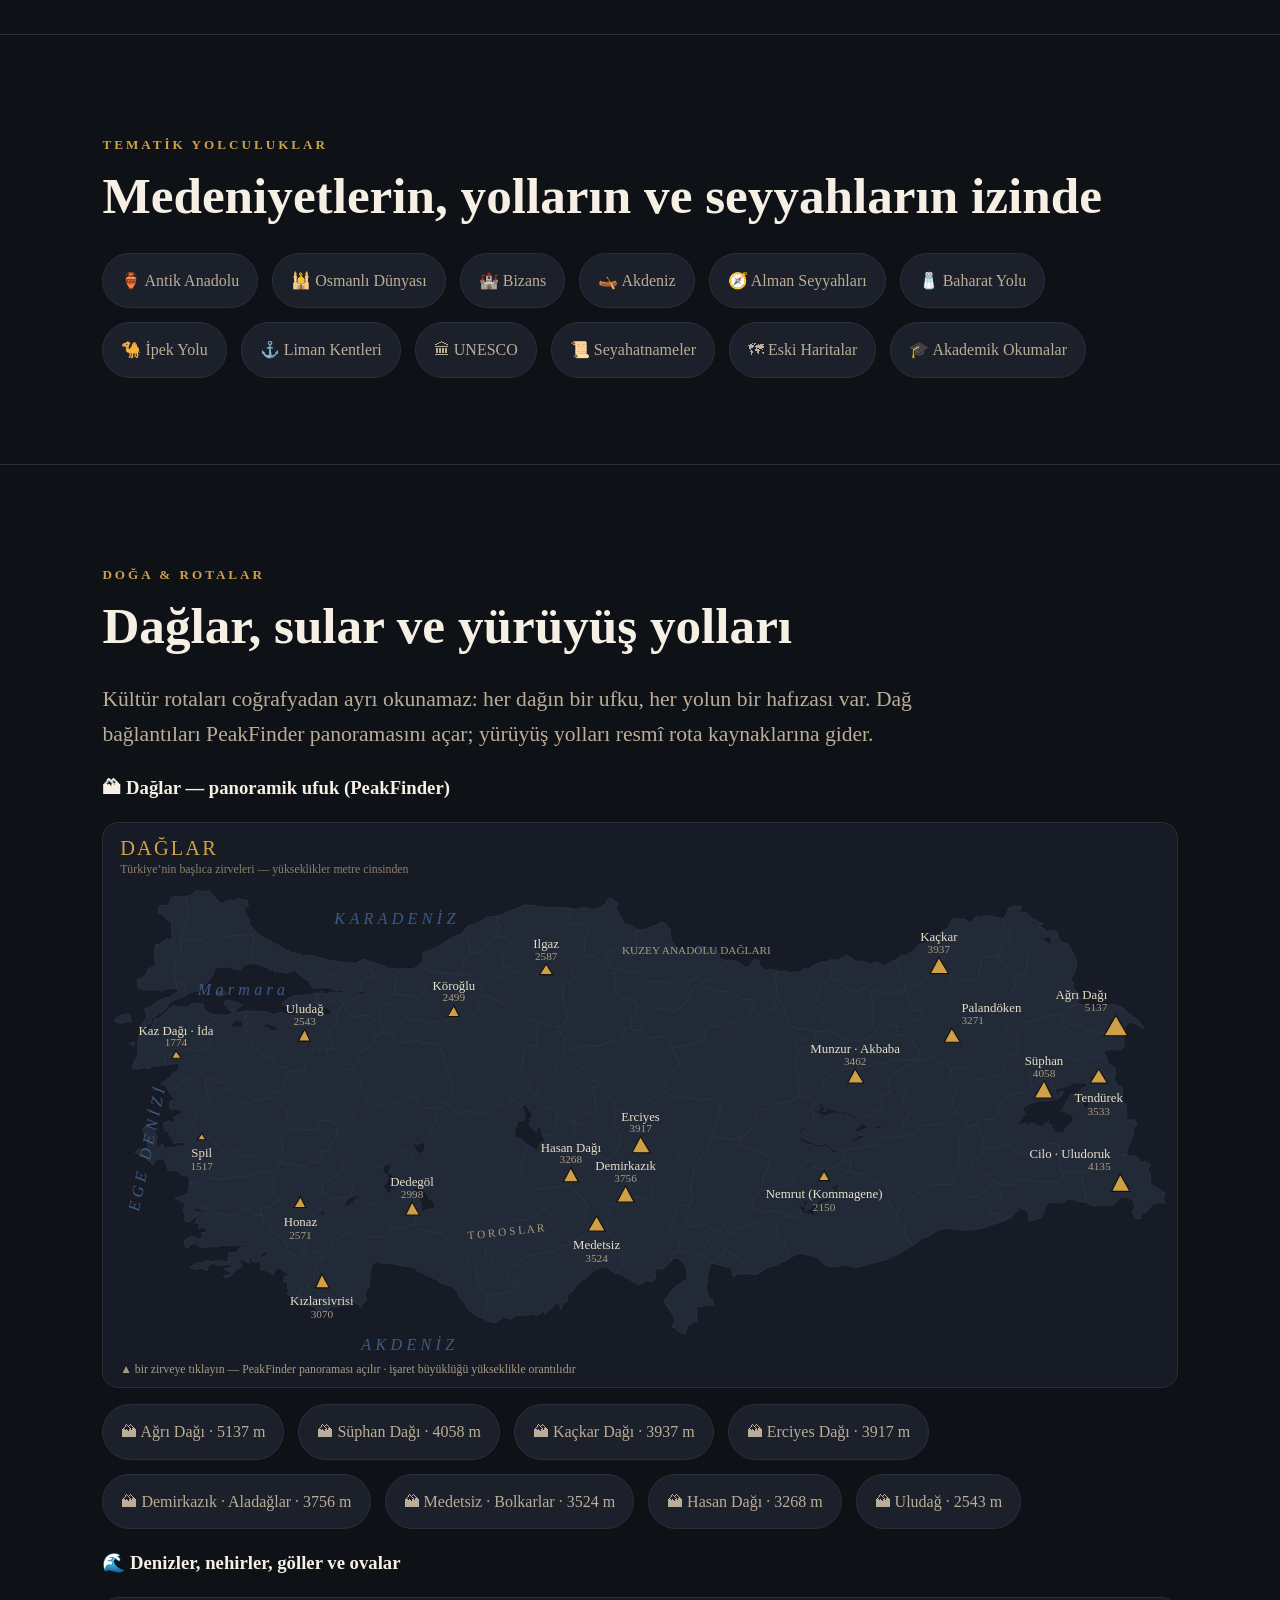
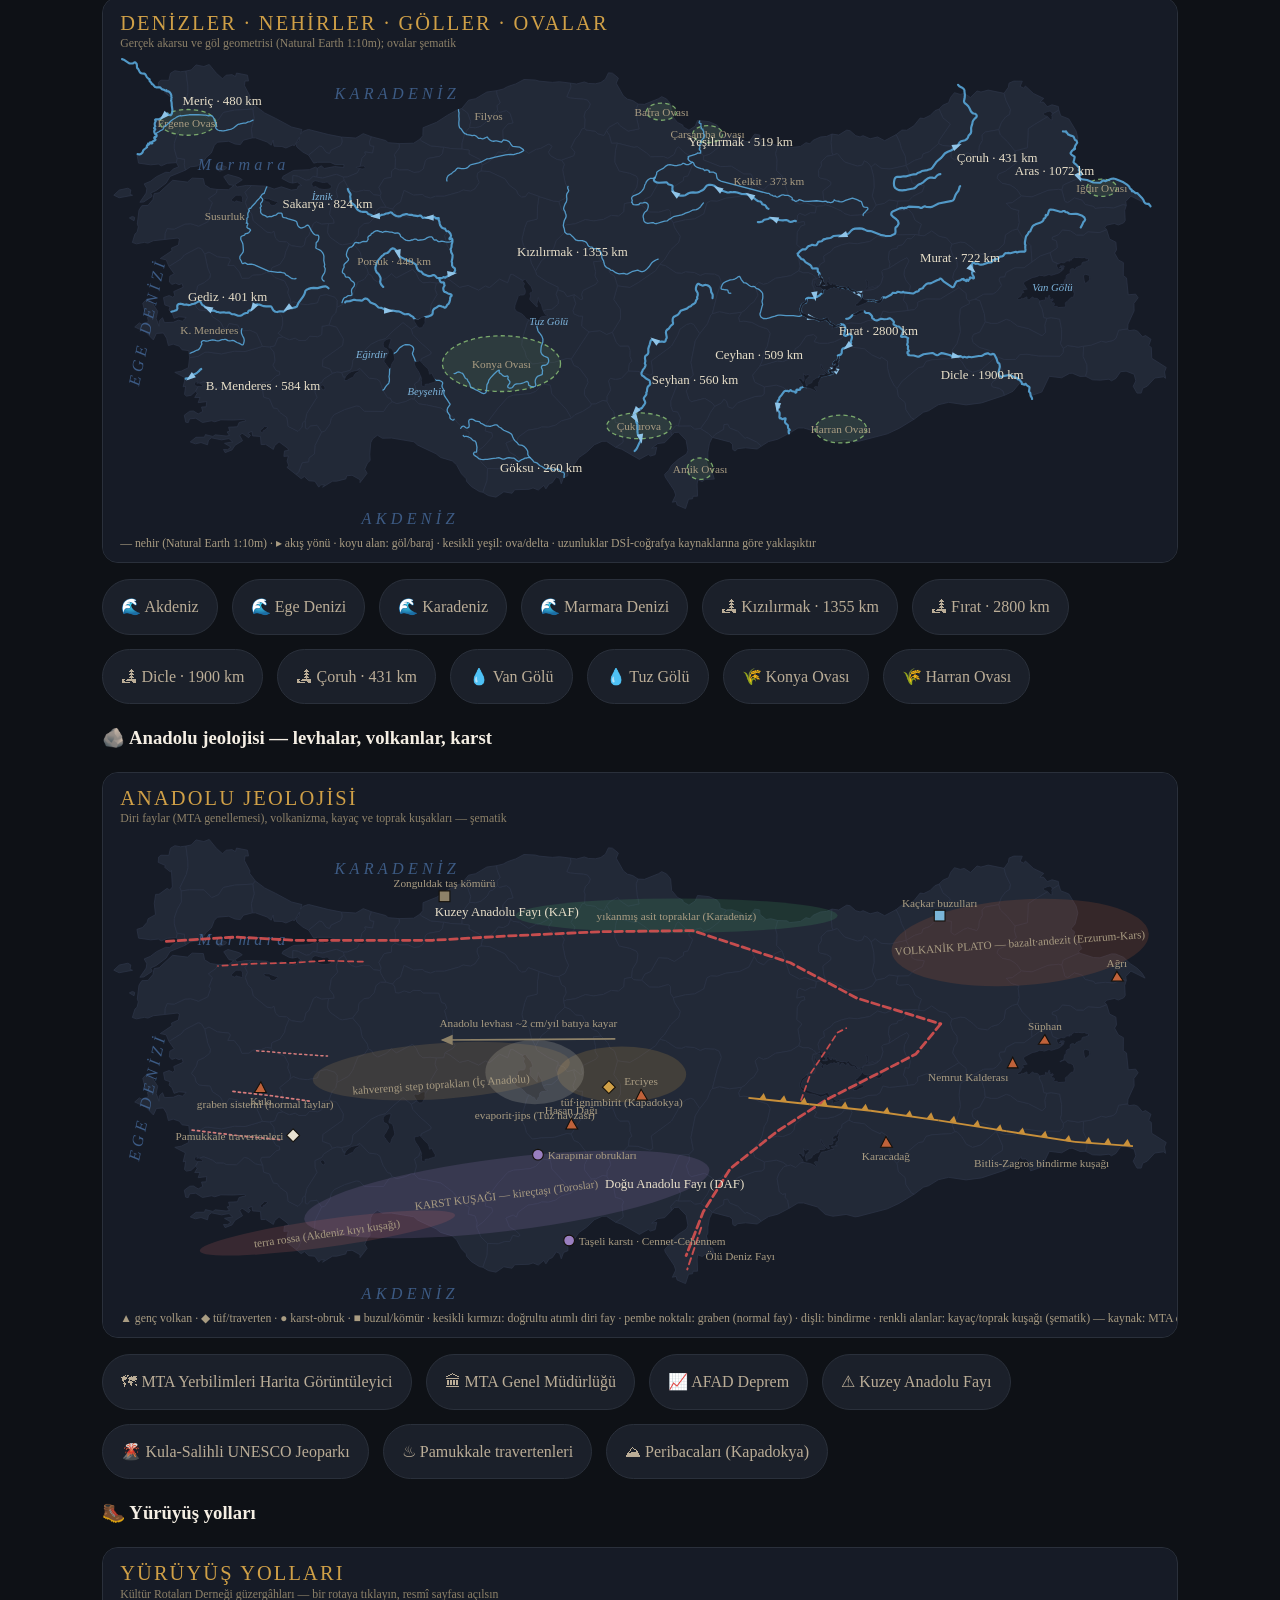
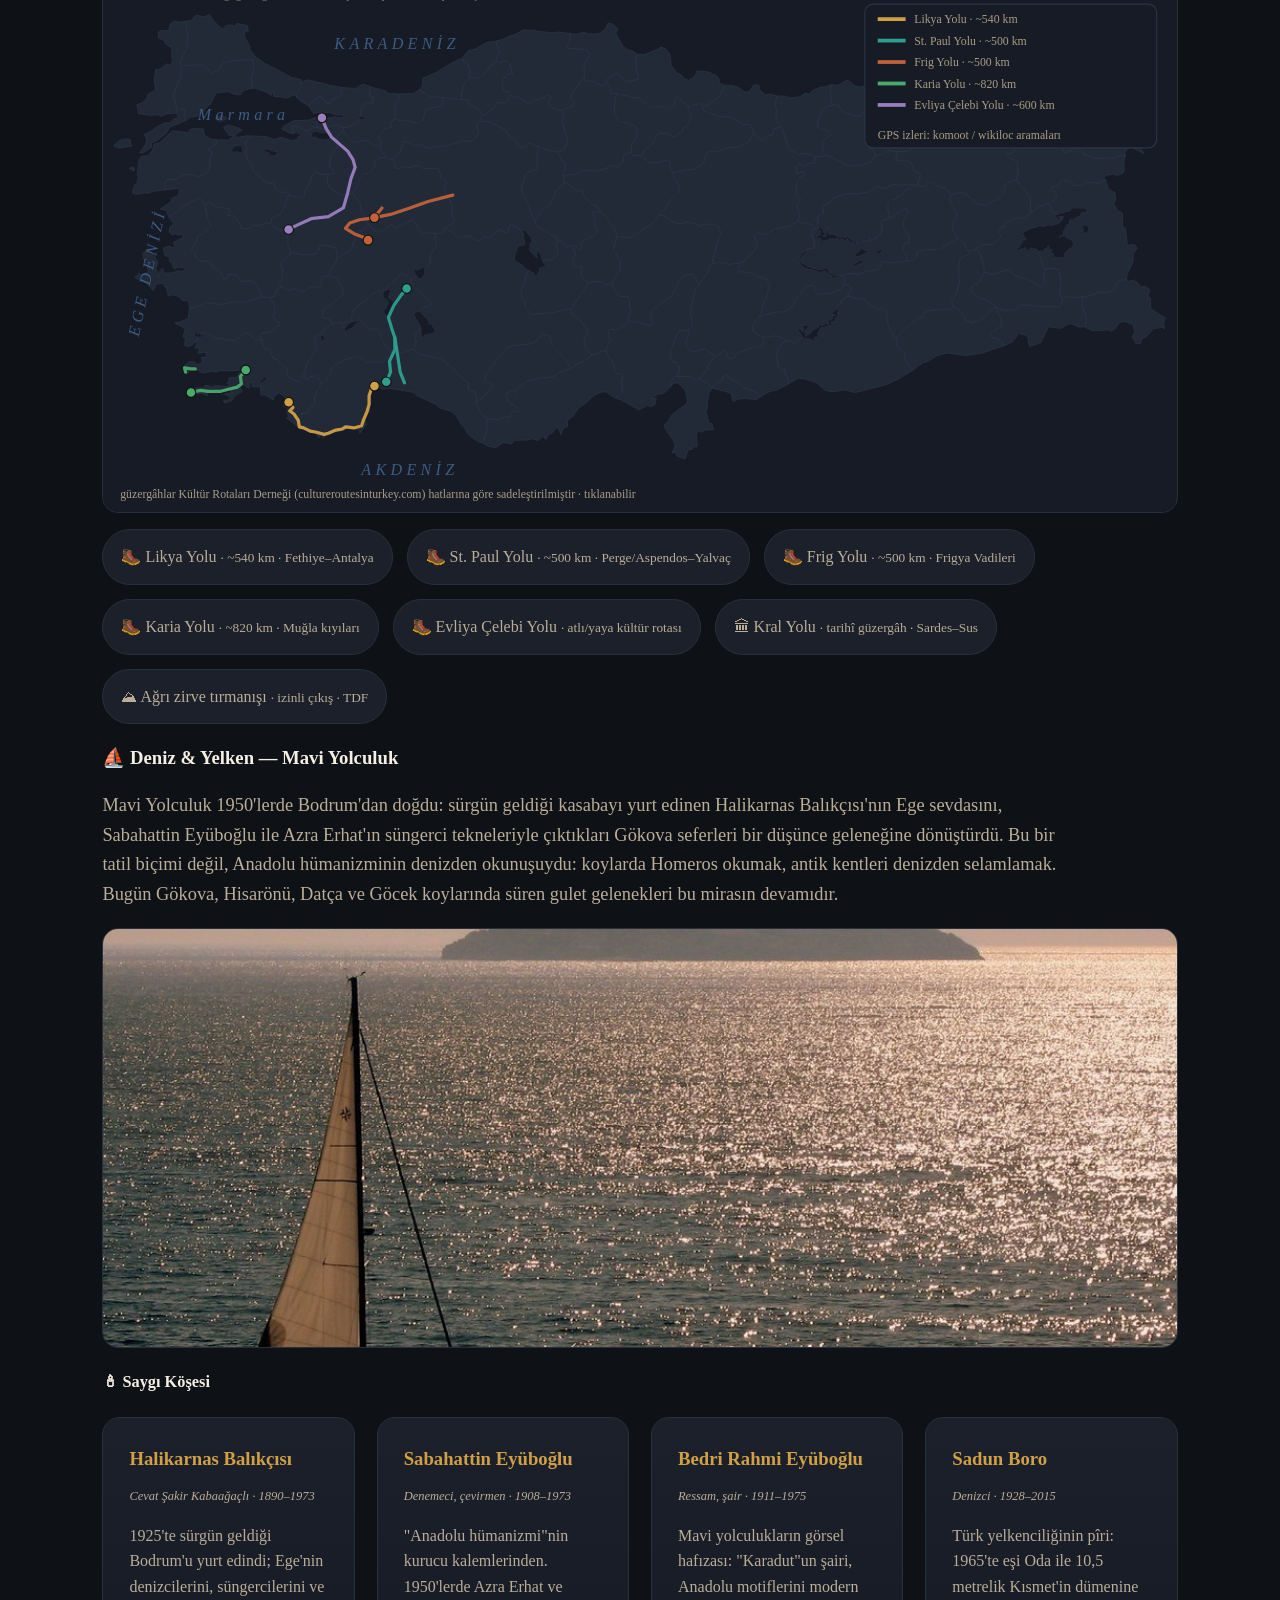
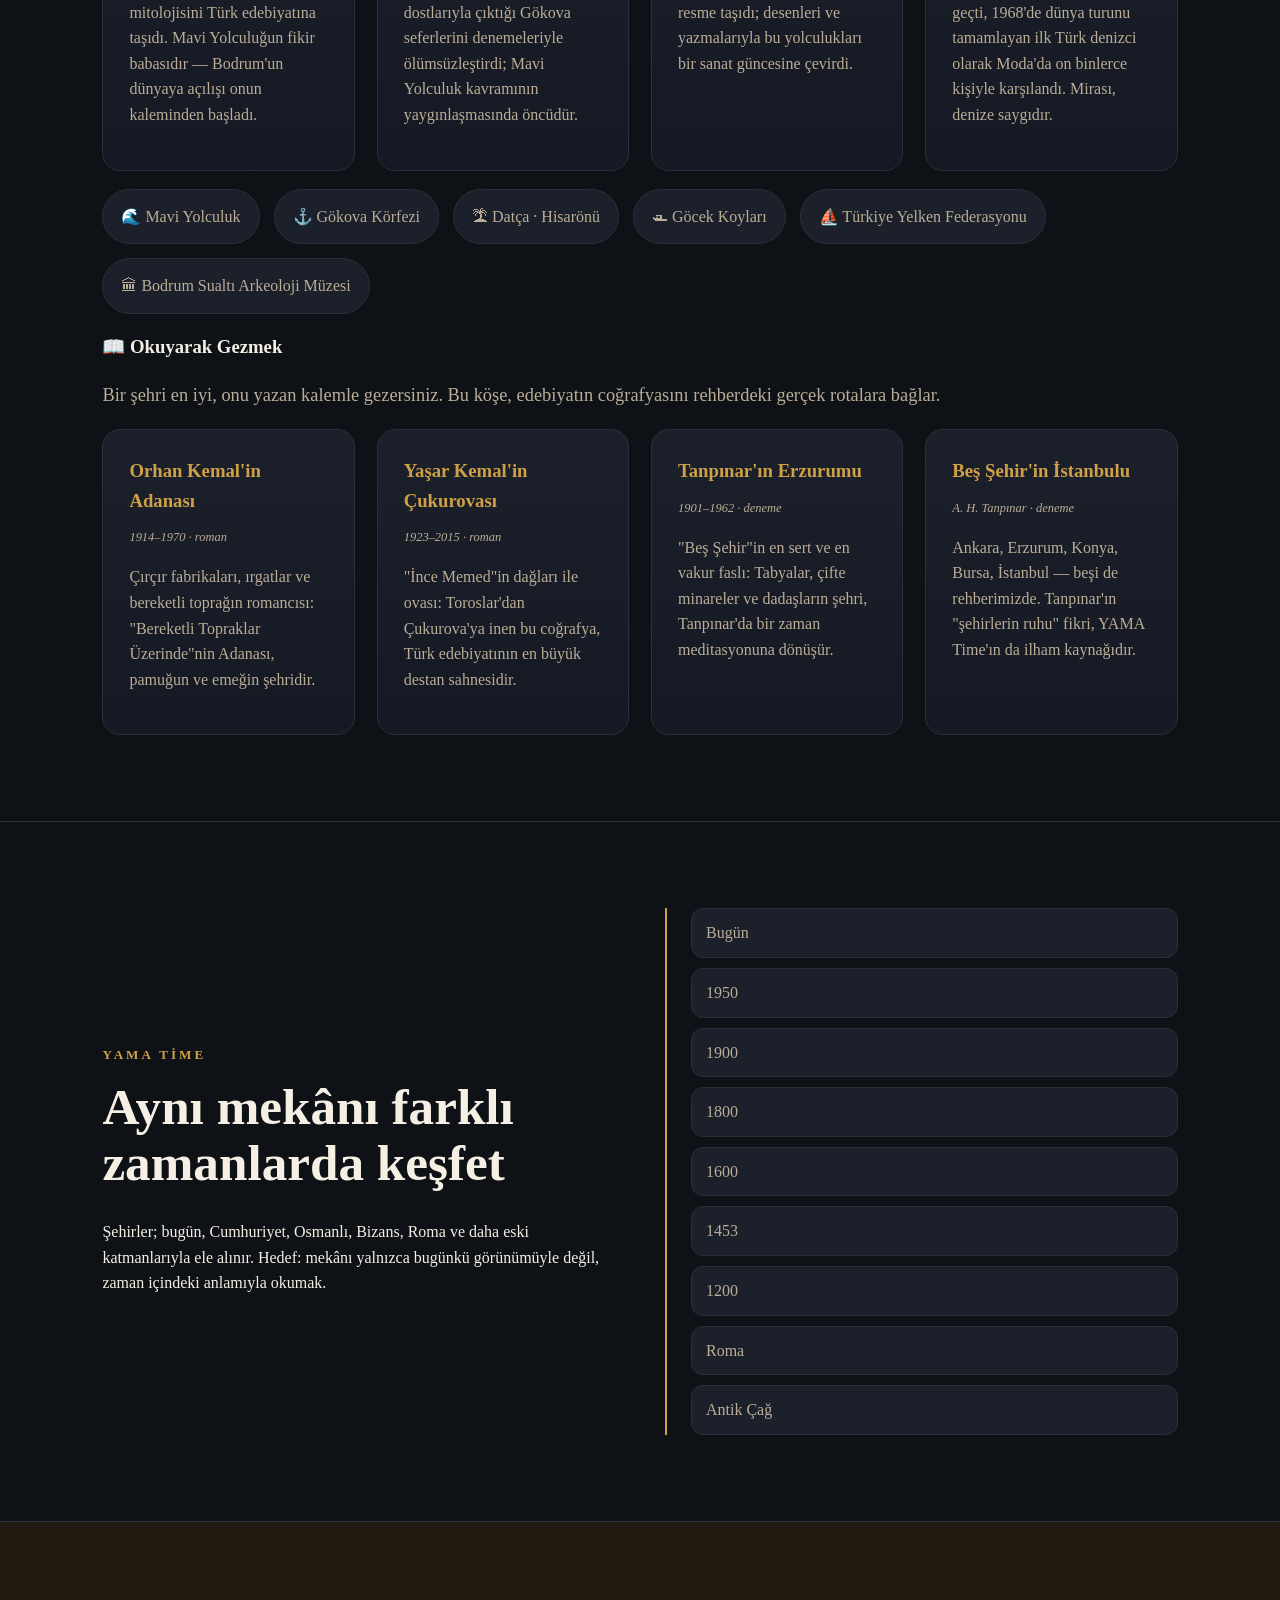
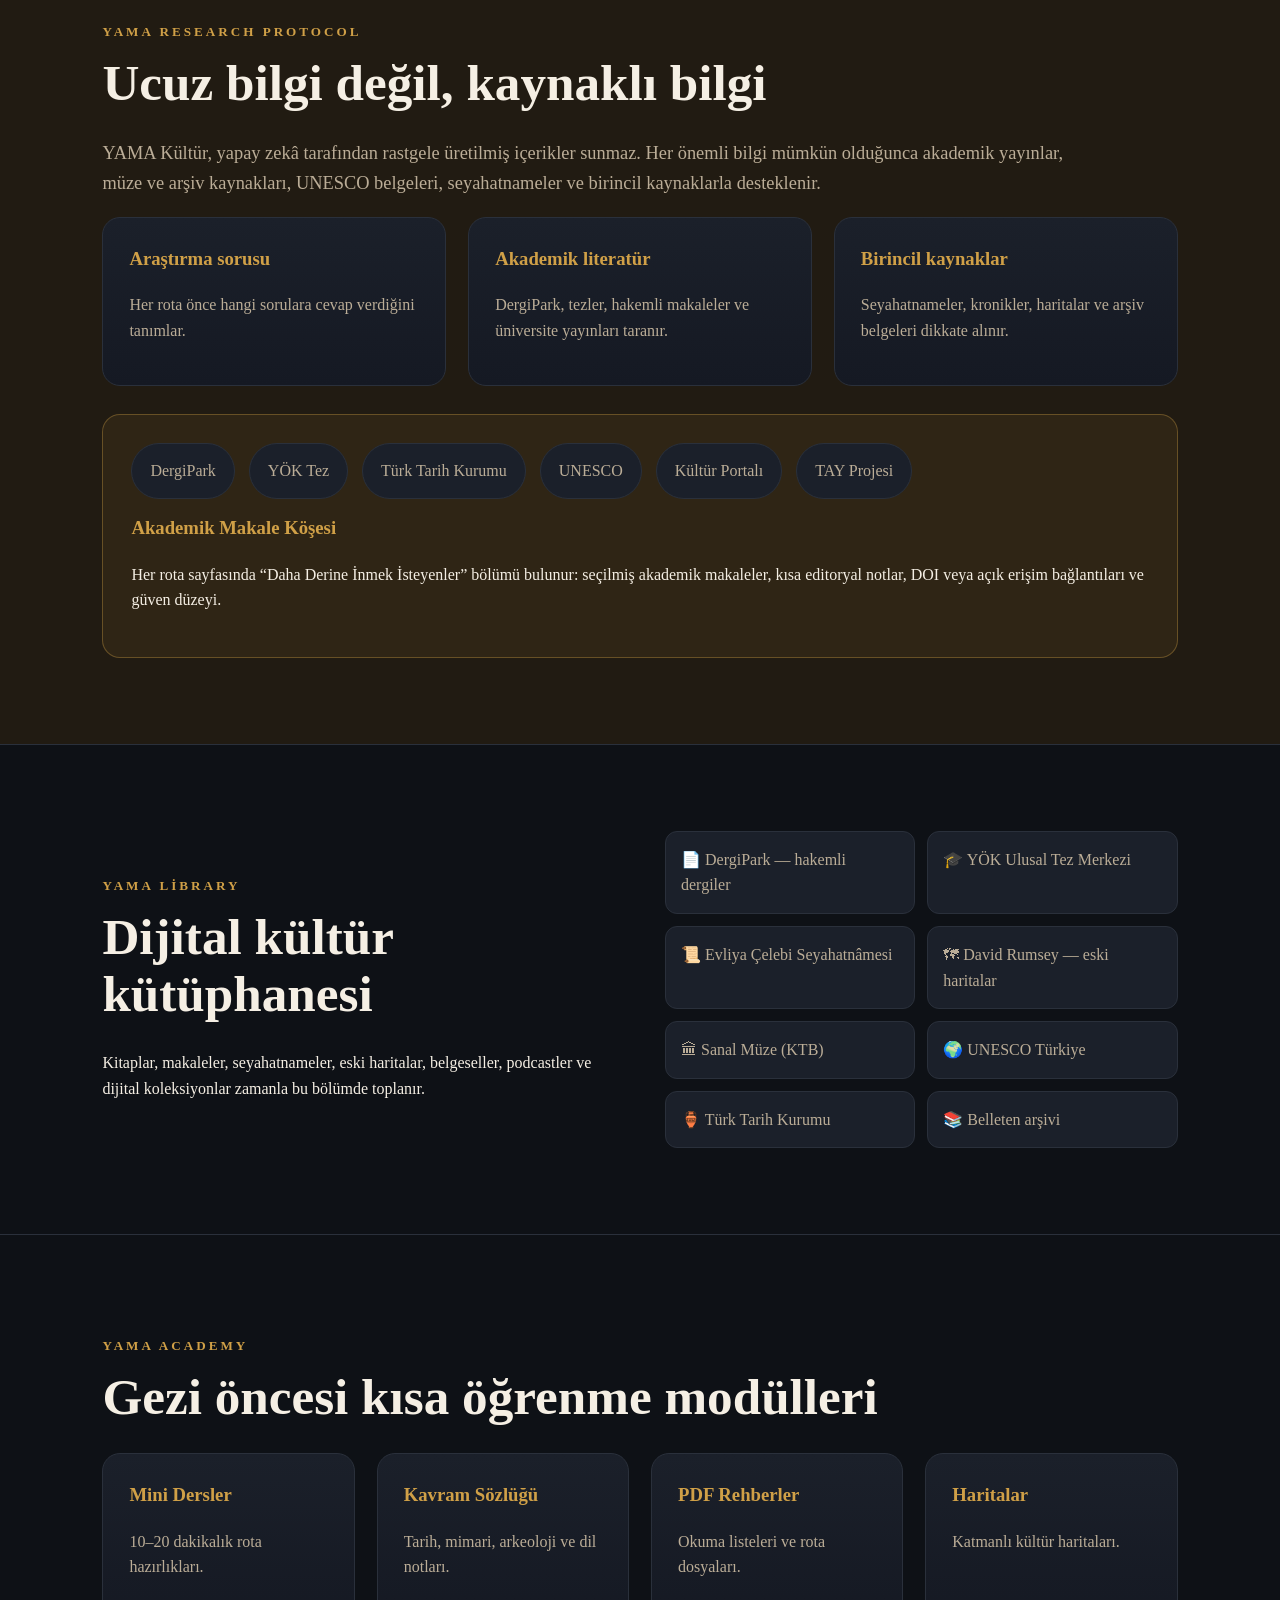
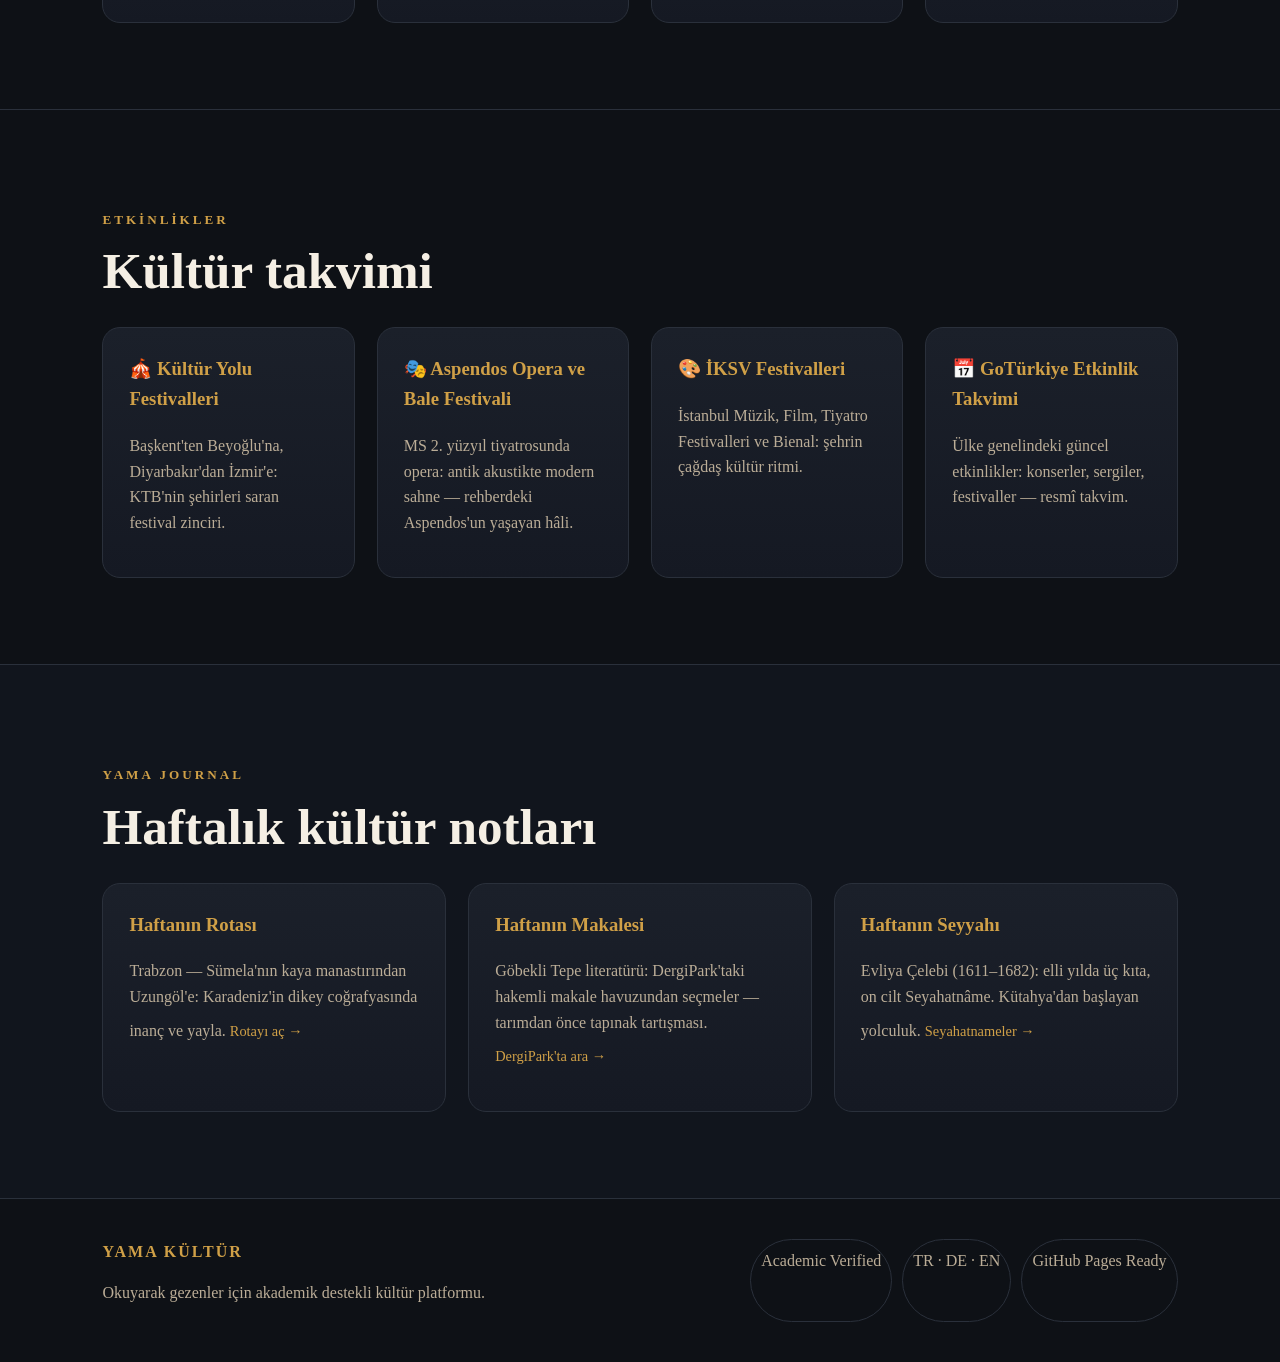
==== commit b8e70169: "Ağva (Karadeniz kıyısı) fotoğrafı: hero döngüsüne doğa/koy karesi + Karadeniz rota kartı görseli (ku" ====
--- a/index.html
+++ b/index.html
@@ -13,9 +13,11 @@
       <source src="hero.webm" type="video/webm" />
       <source src="hero.mp4" type="video/mp4" />
     </video>
+    <div class="hero-slide" style="background-image:url('img/hero-siluet.jpg')"></div>
     <div class="hero-slide" style="background-image:url('img/hero-galata.jpg')"></div>
     <div class="hero-slide" style="background-image:url('img/hero-sultanahmet.jpg')"></div>
     <div class="hero-slide" style="background-image:url('https://images.unsplash.com/photo-1641128324972-af3212f0f6bd?auto=format&fit=crop&w=1800&q=80')"></div>
+    <div class="hero-slide" style="background-image:url('img/hero-agva.jpg')"></div>
     <div class="hero-slide" style="background-image:url('img/hero-kizkulesi.jpg')"></div>
     <div class="hero-overlay"></div>
     <nav class="nav">
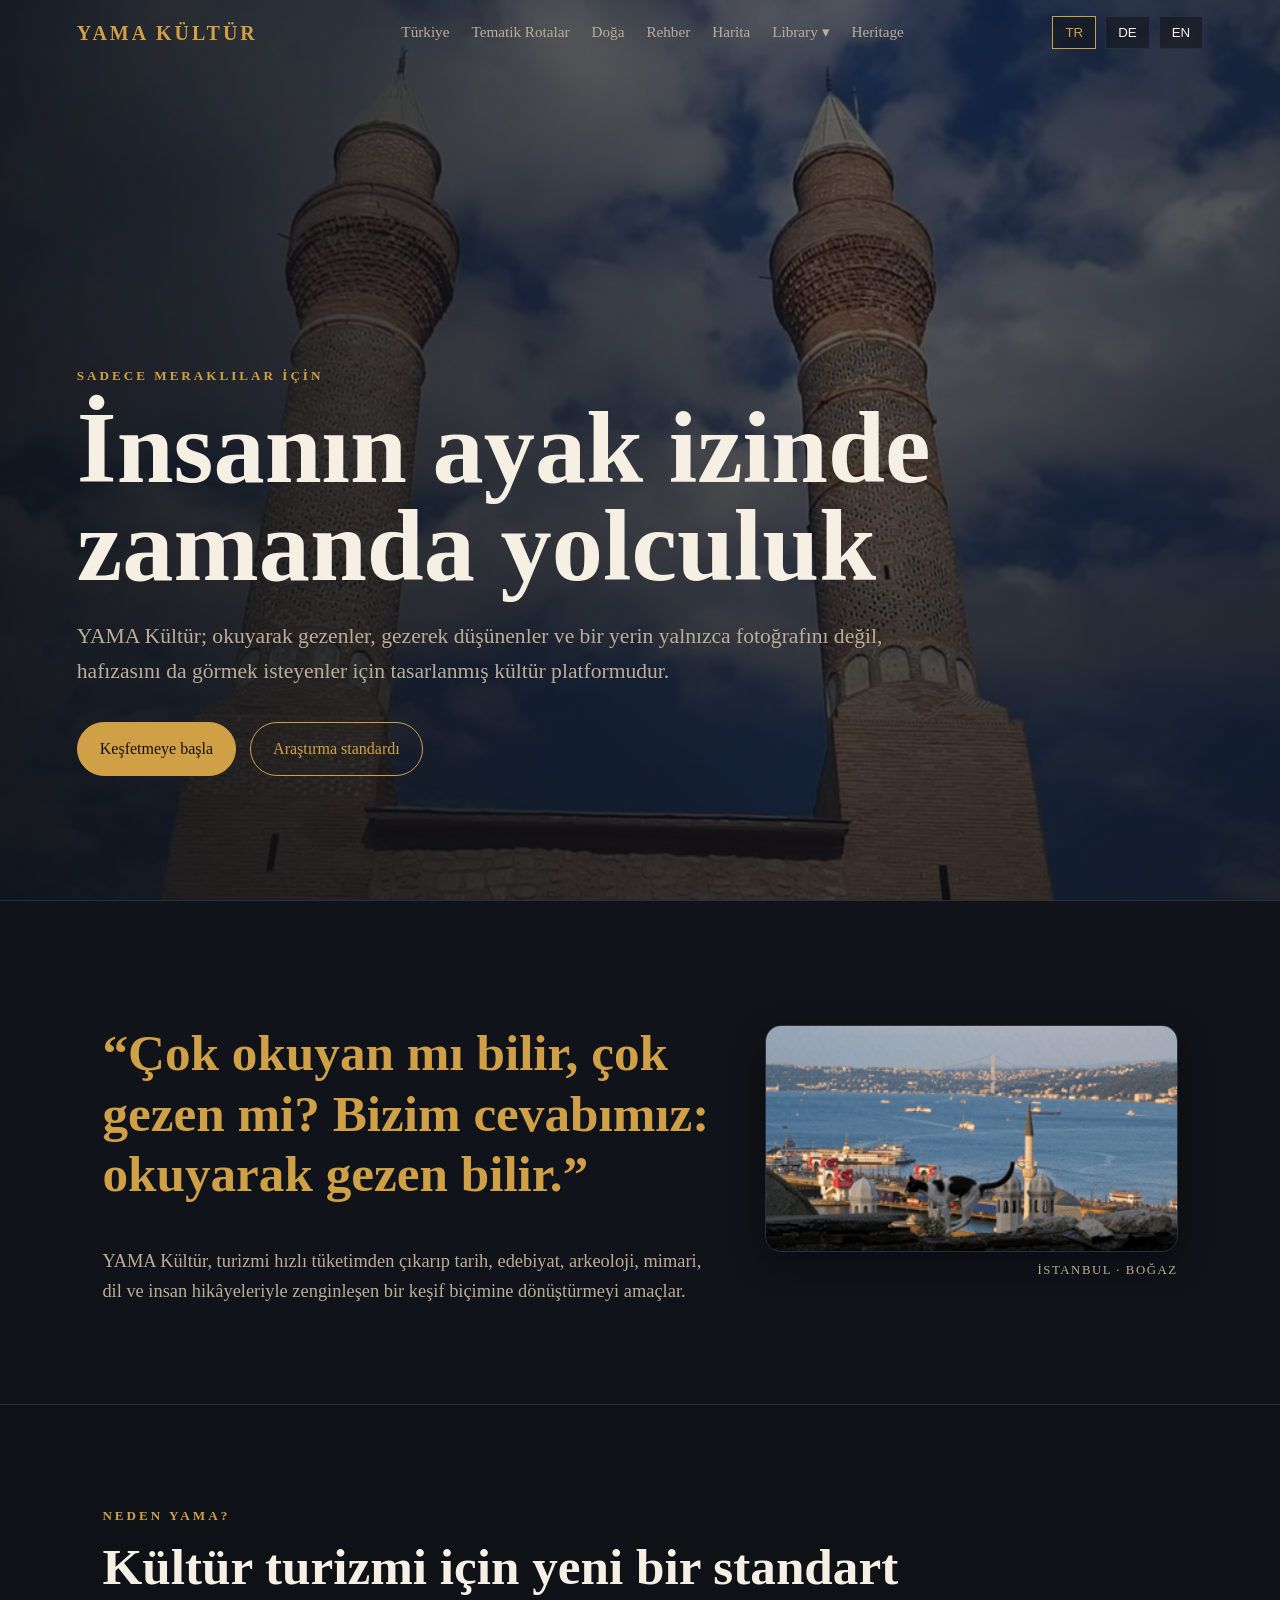
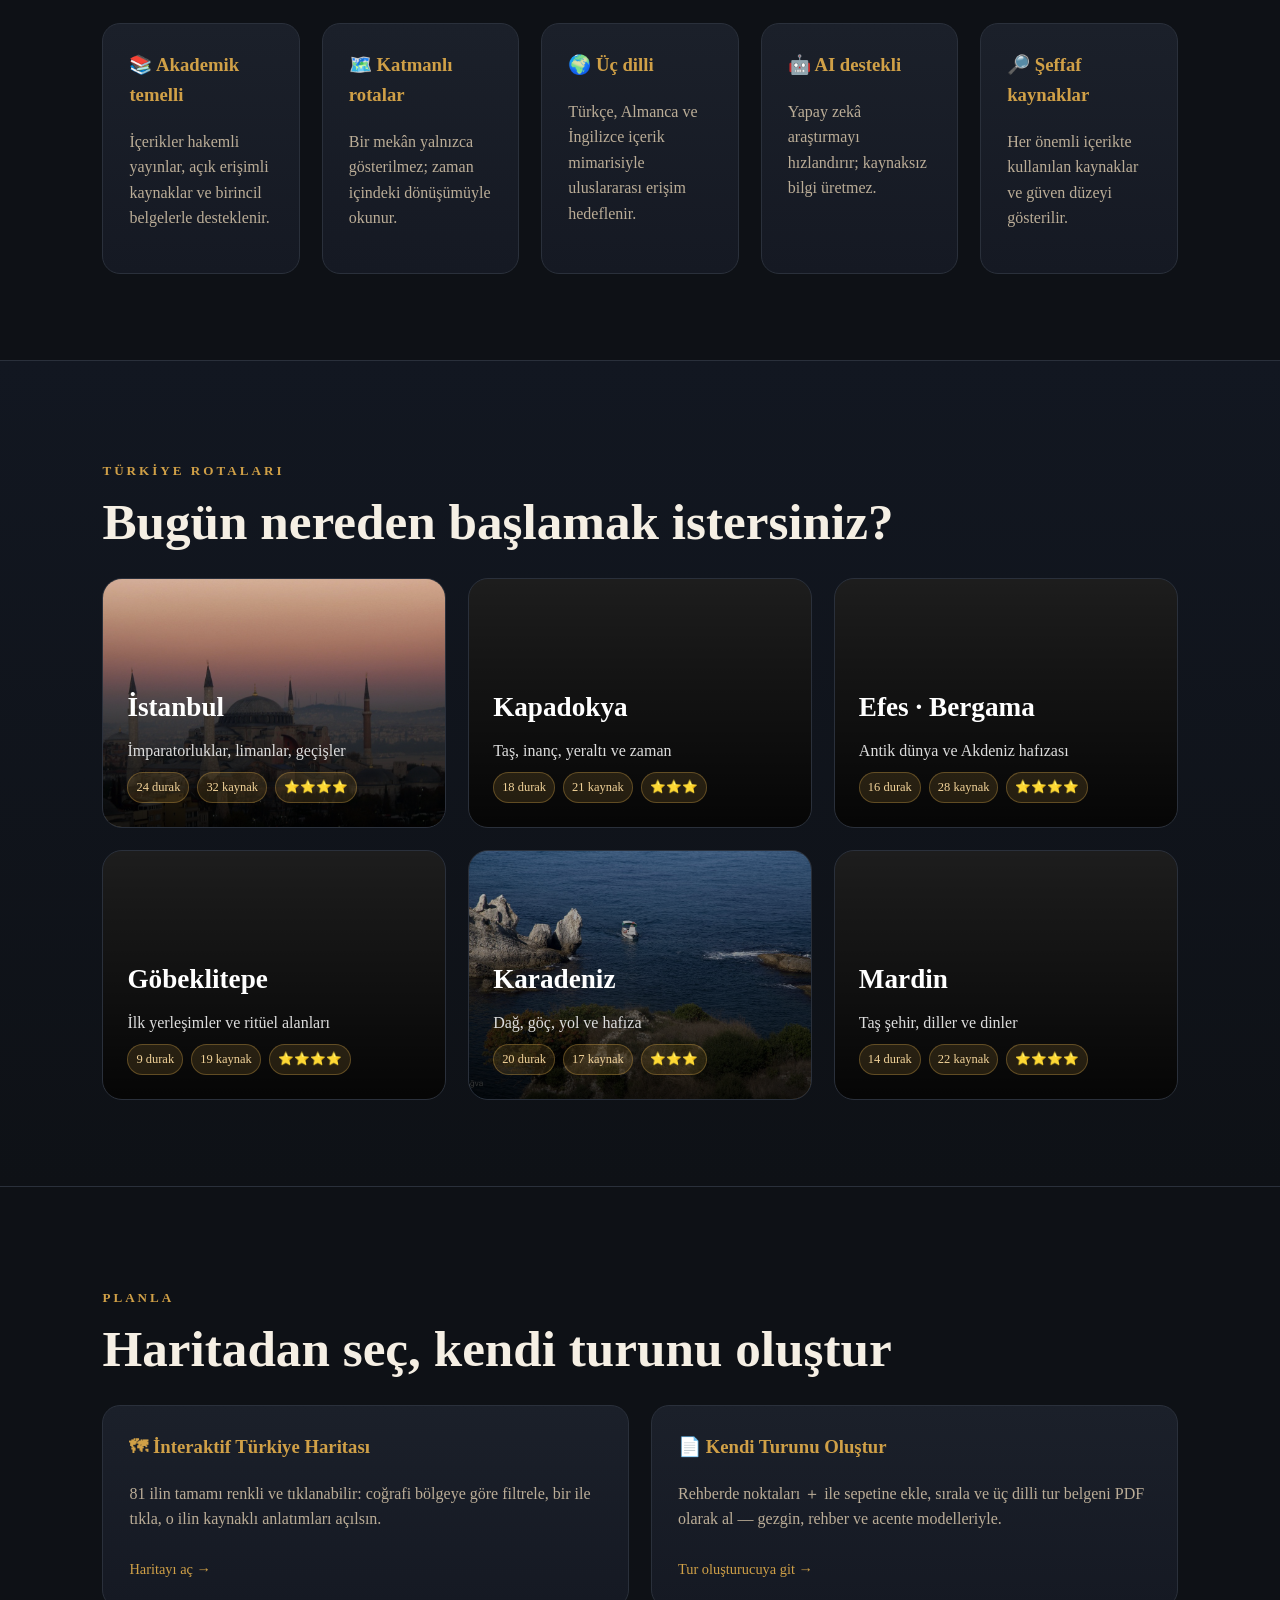
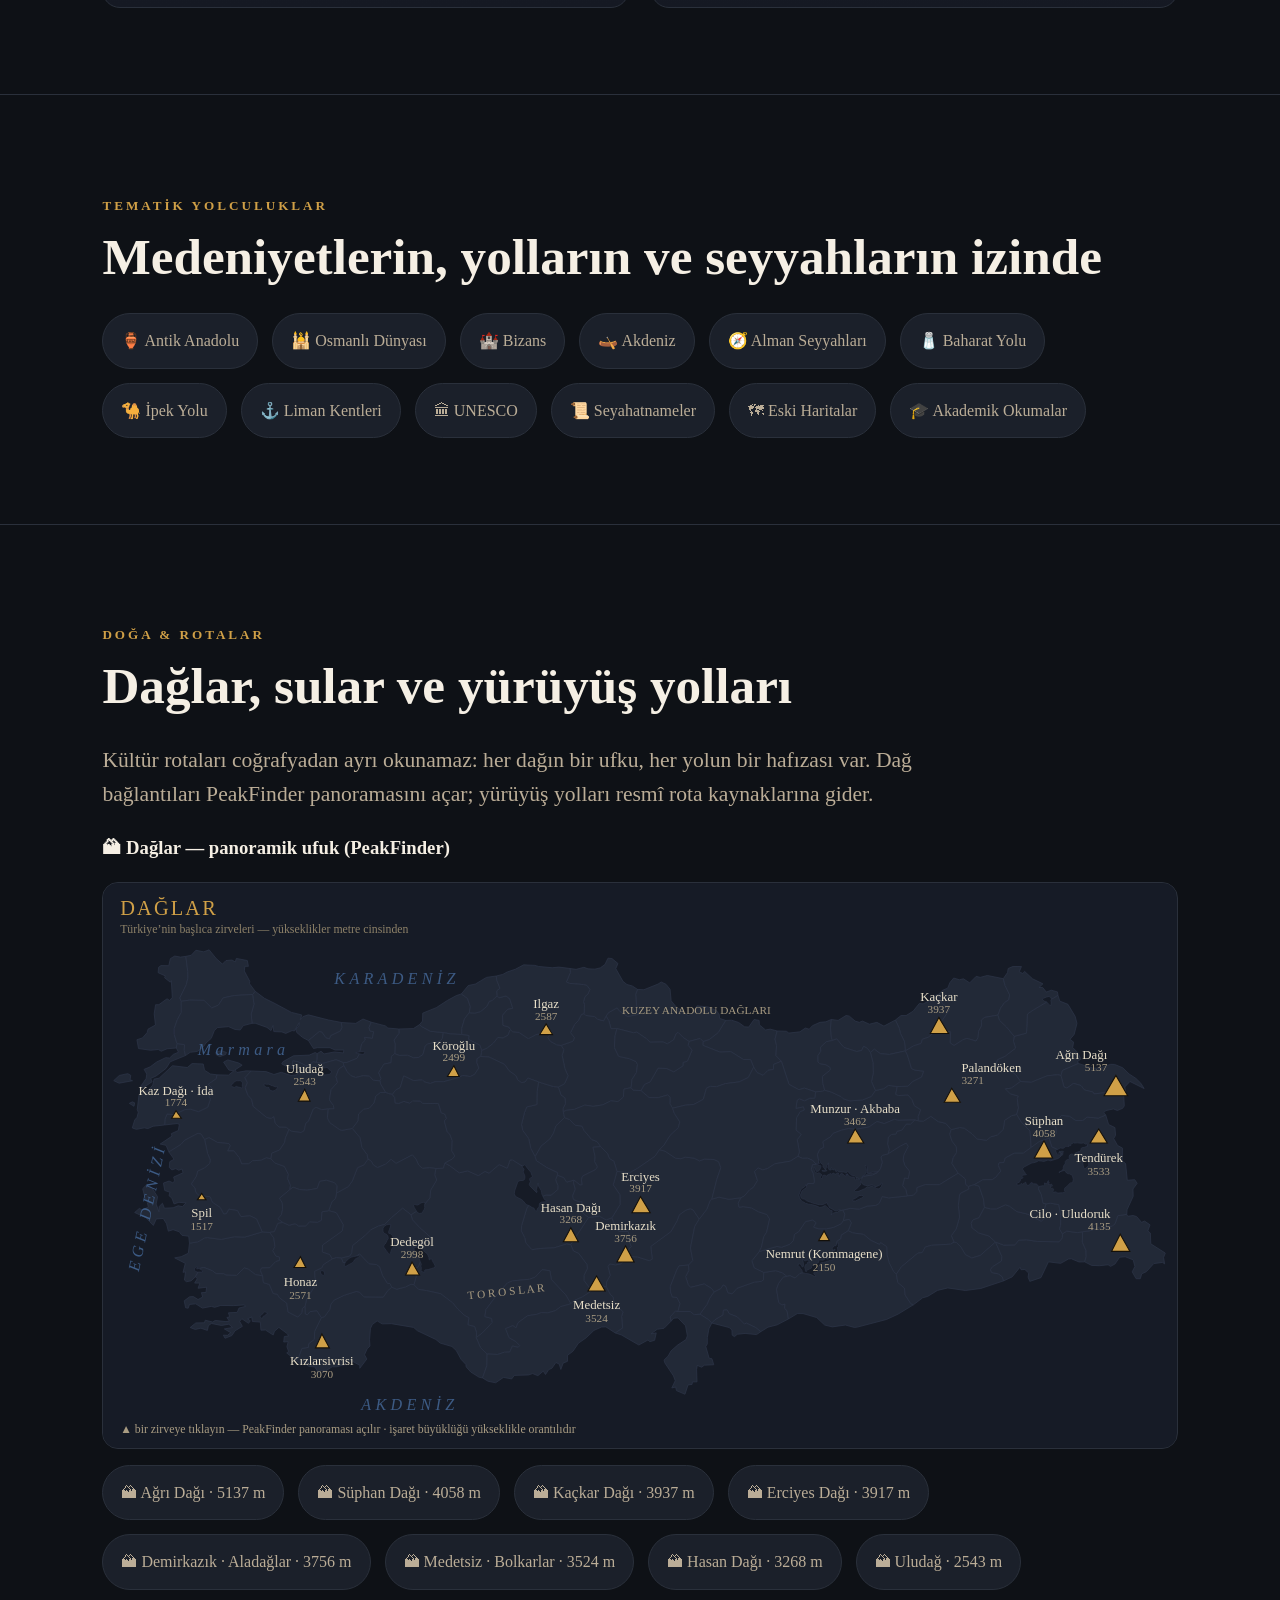
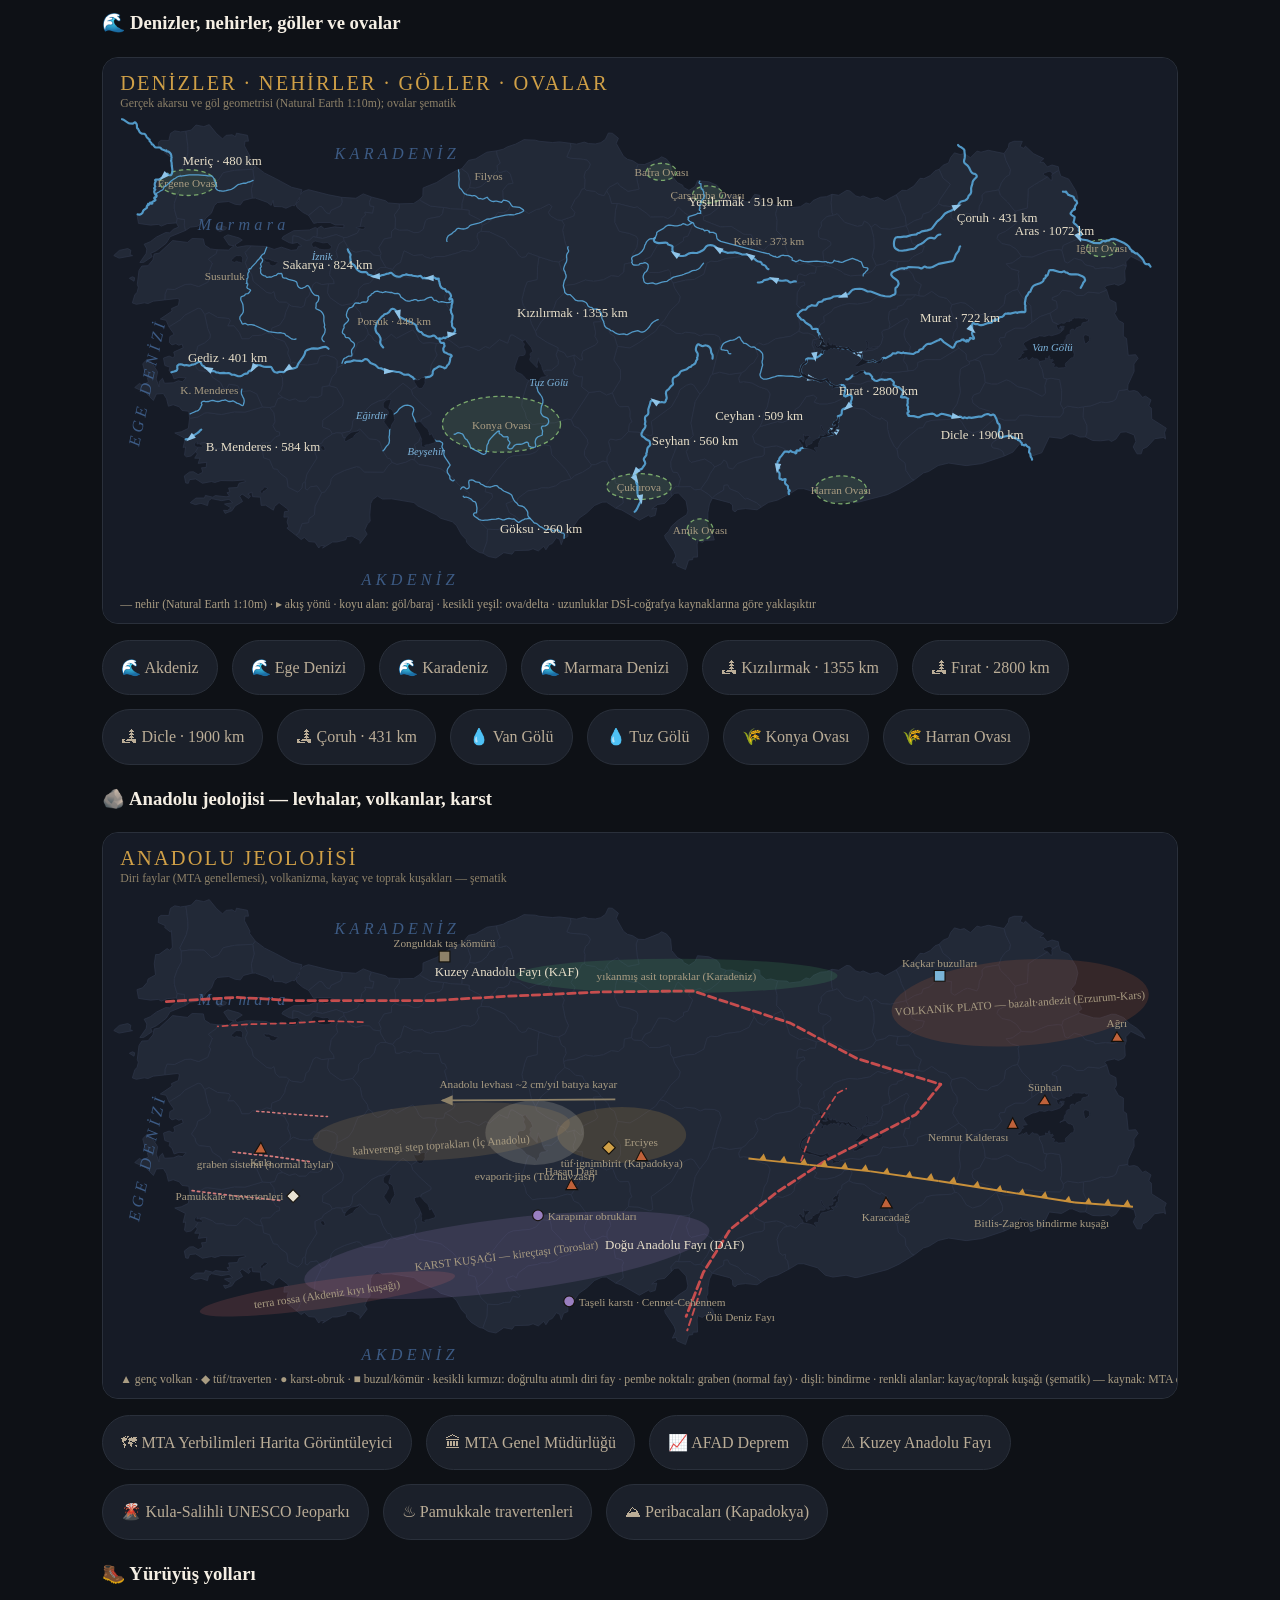
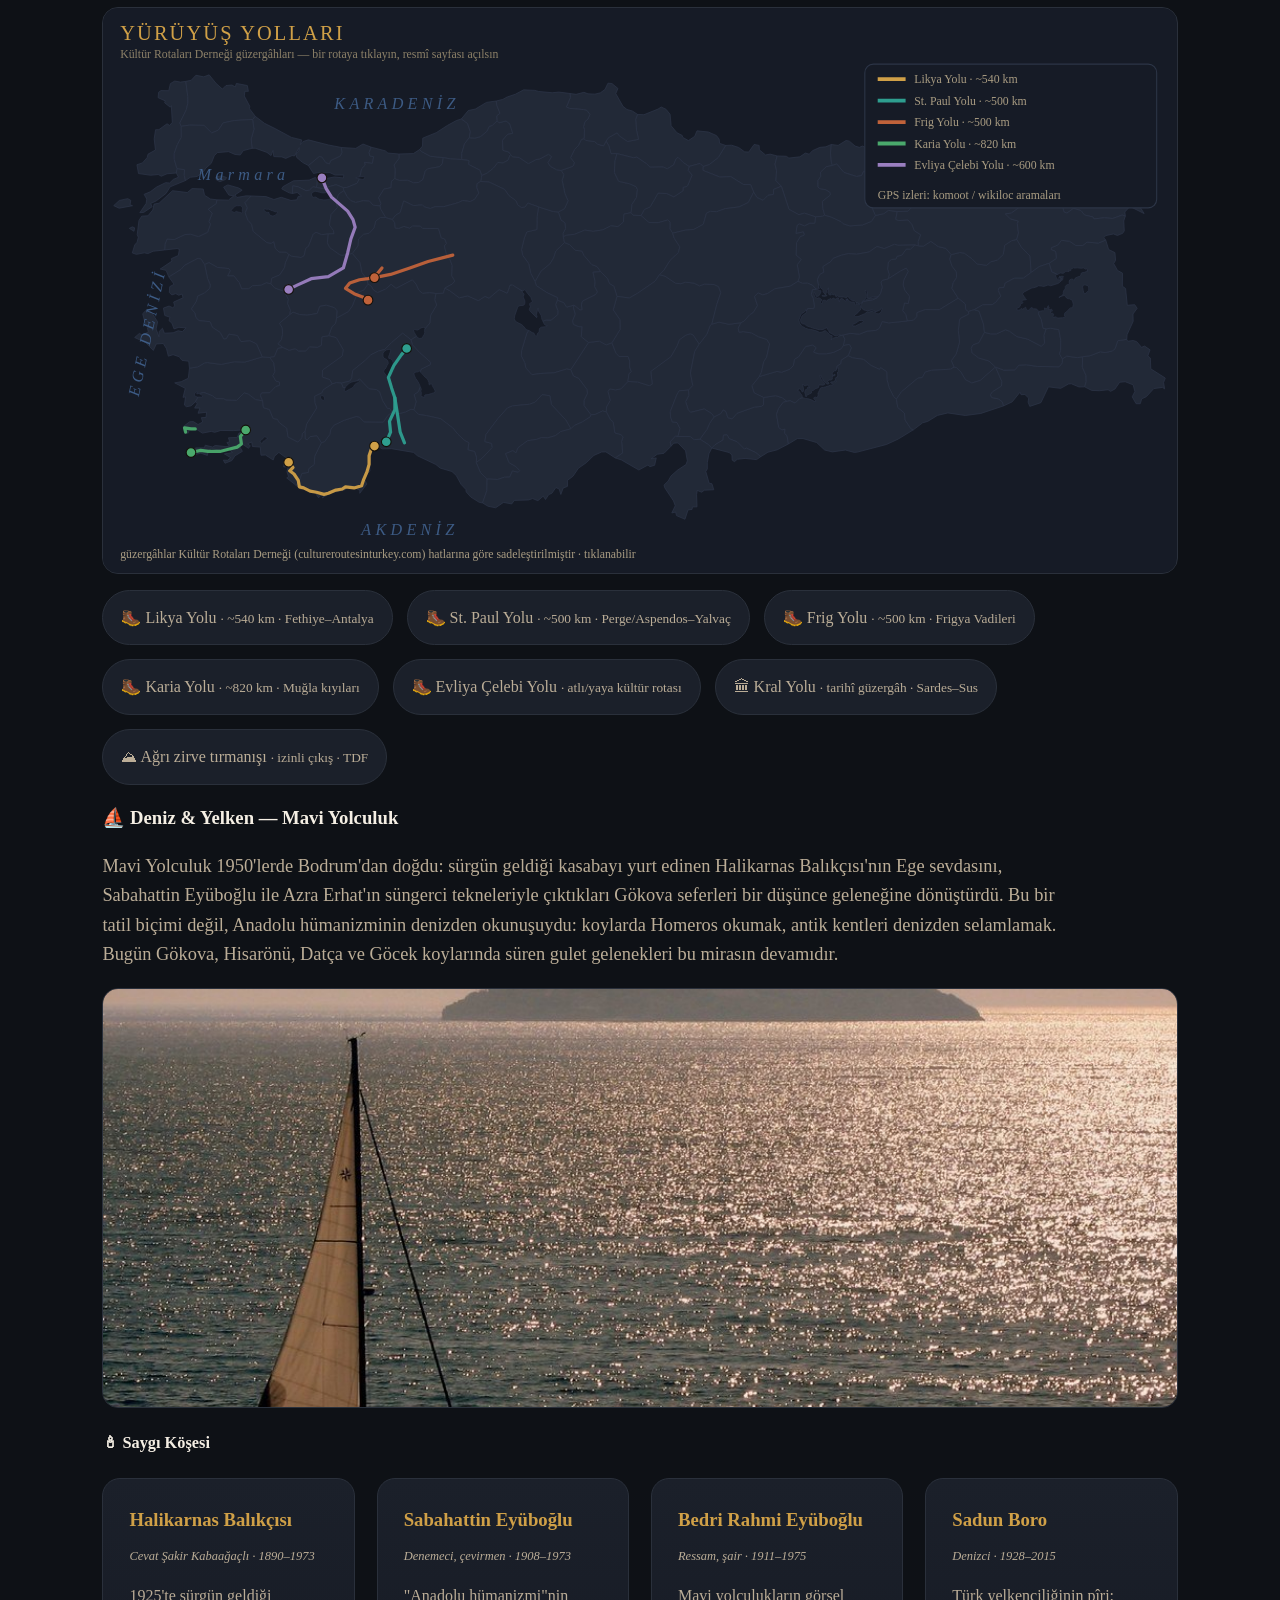
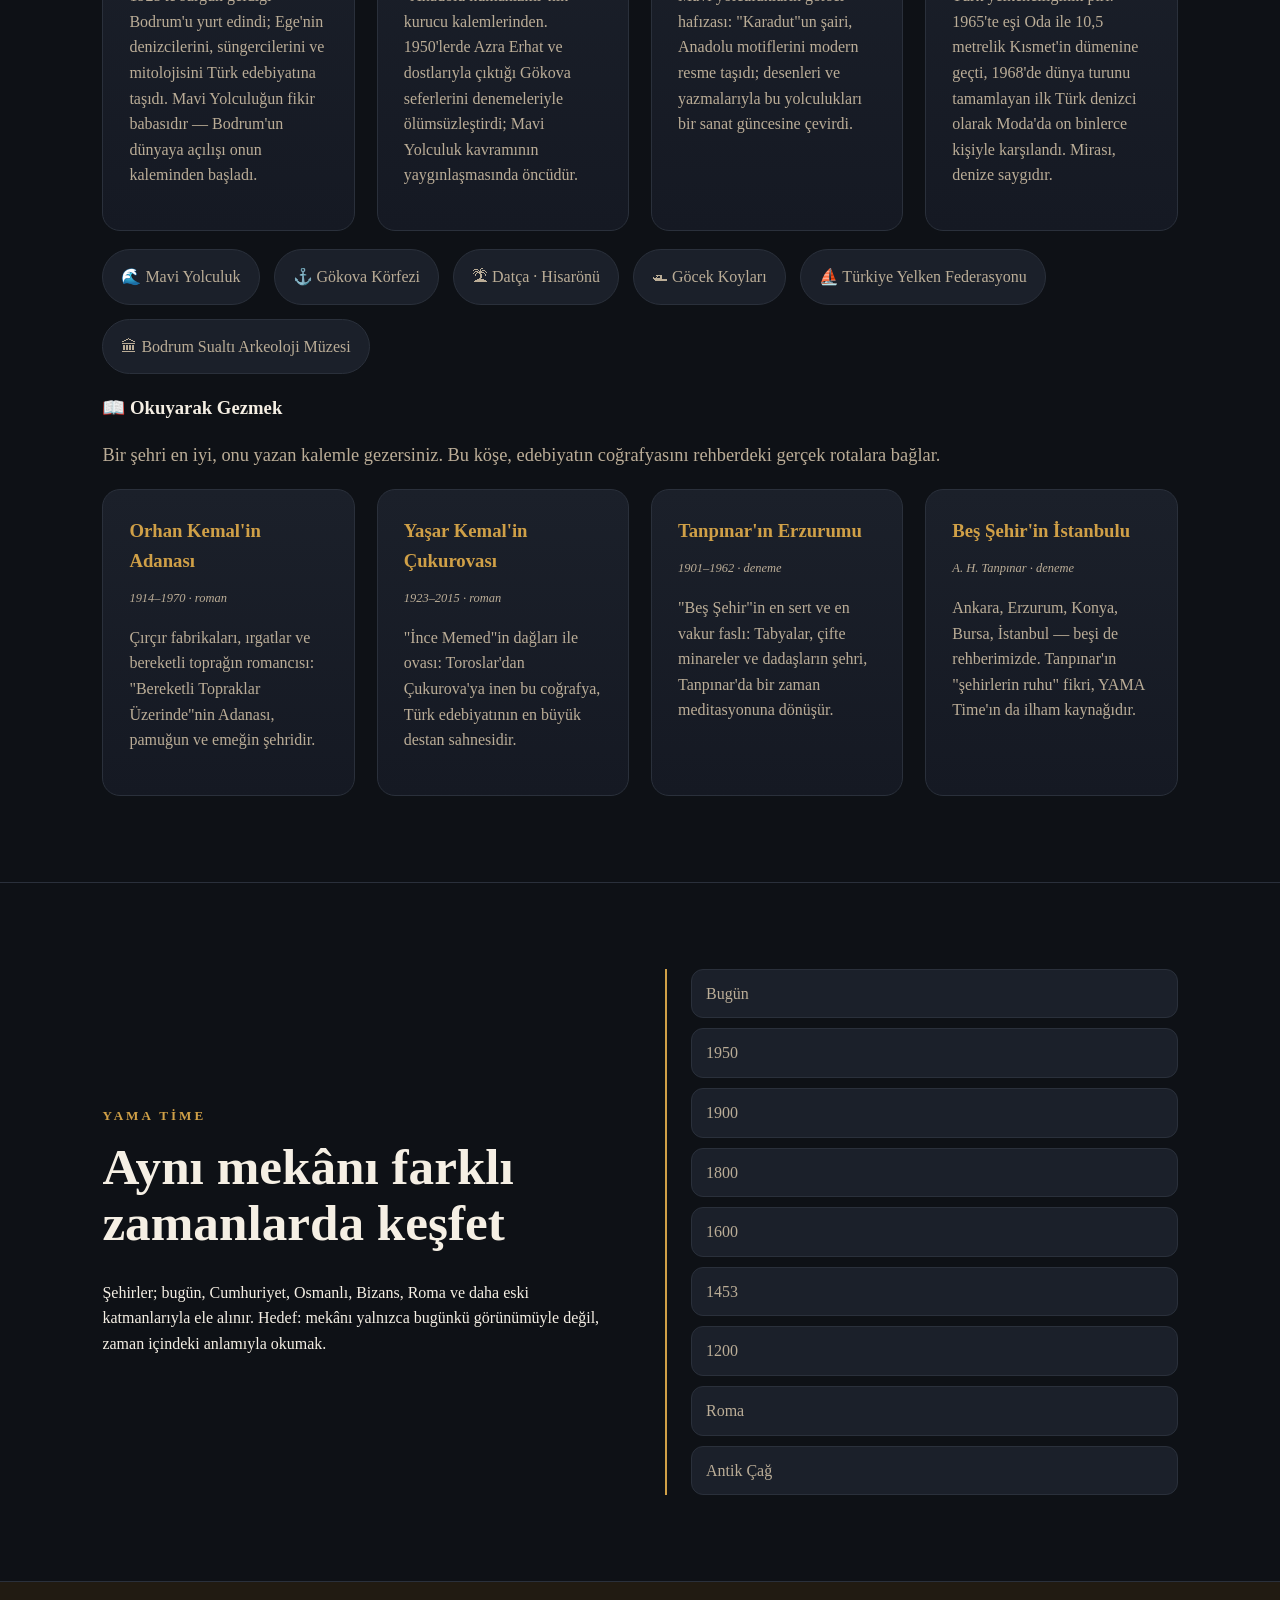
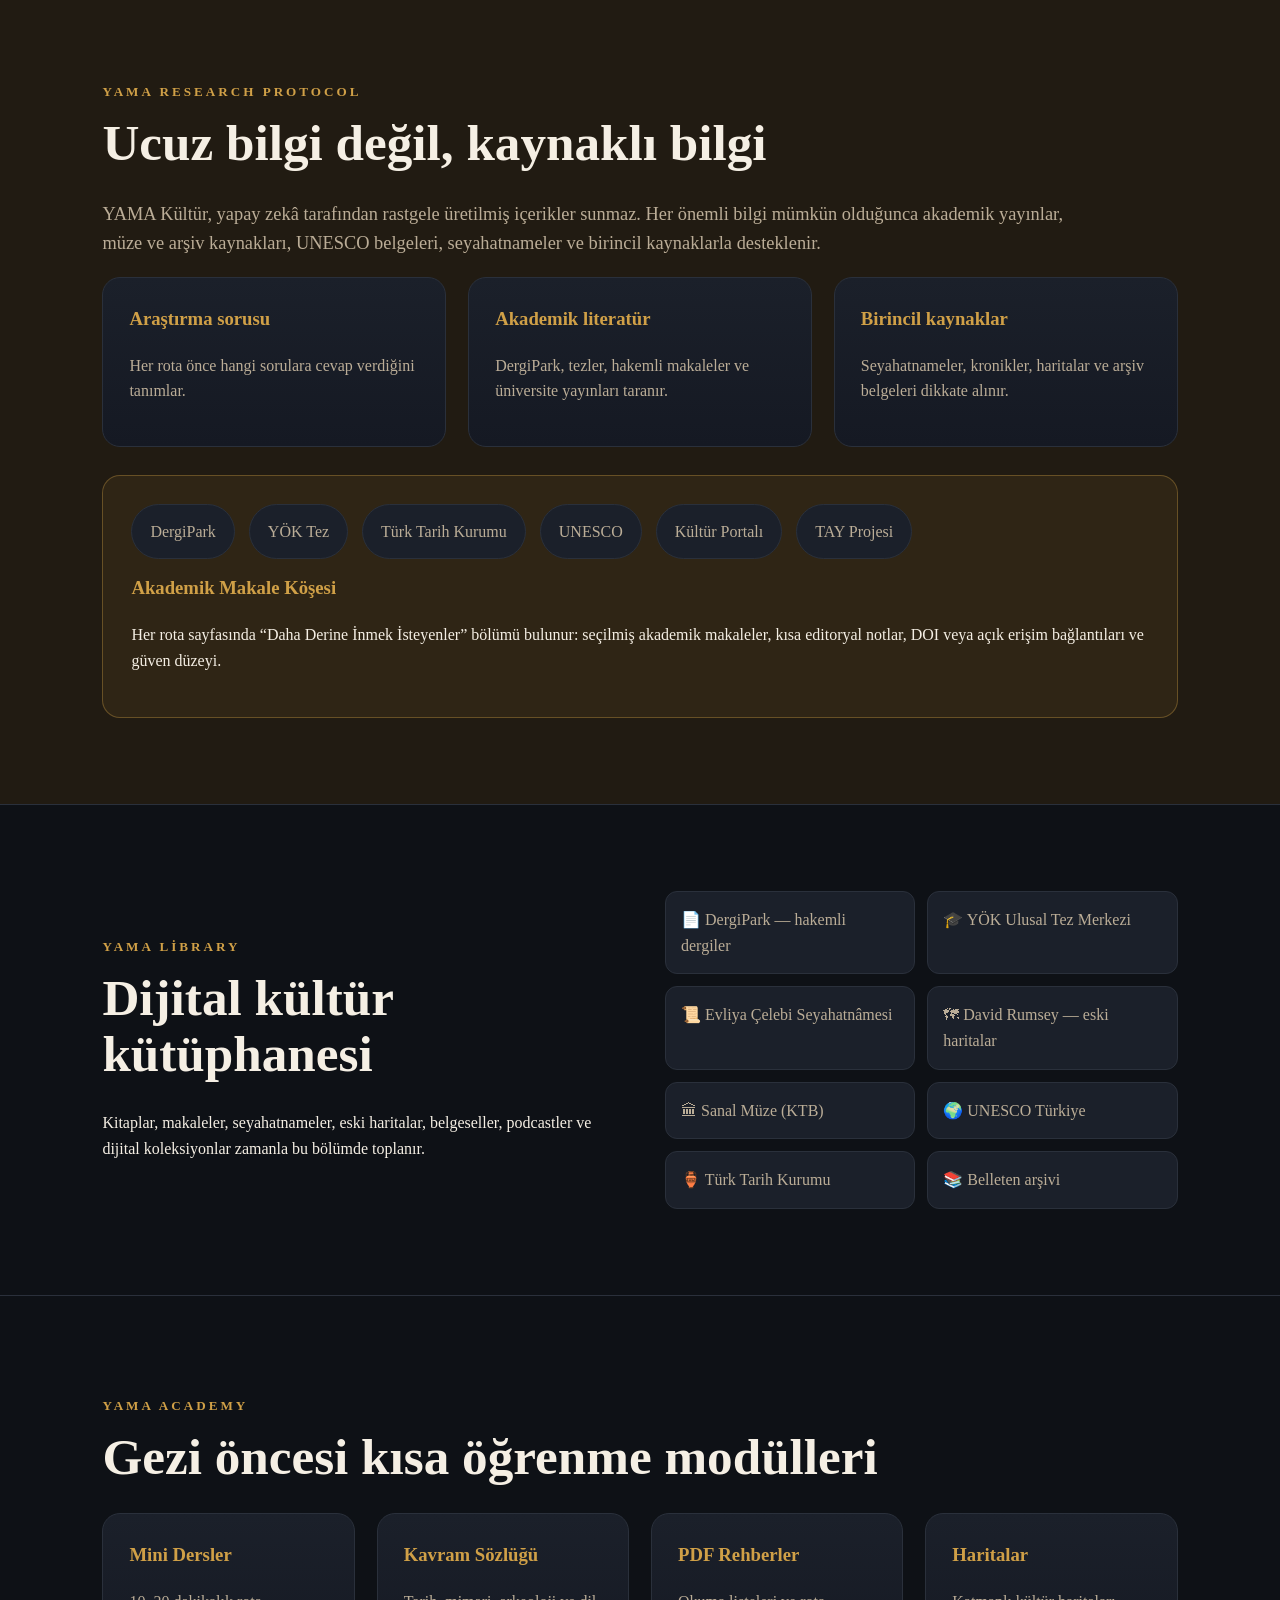
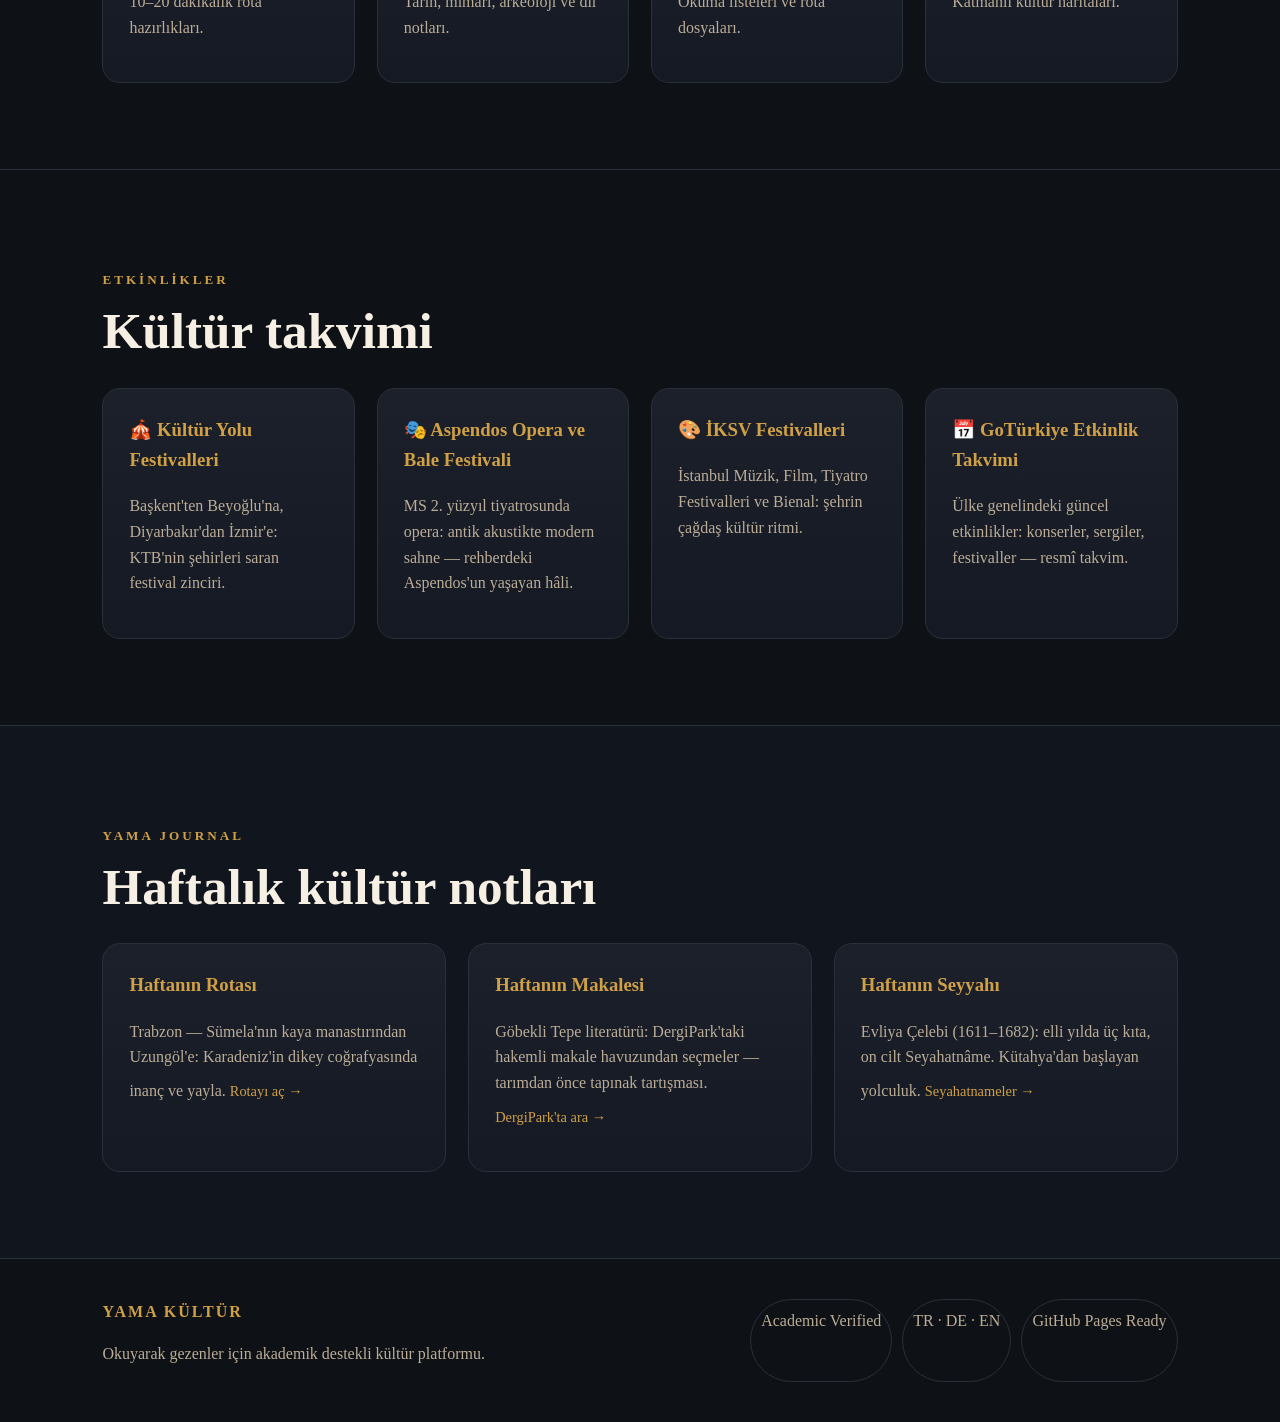
==== commit a280345e: "Boğaz-martı cinemagraph (GIF): 'okuyarak gezen bilir' alıntısının yanında canlı kare olarak intro bö" ====
--- a/index.html
+++ b/index.html
@@ -59,9 +59,15 @@
   </header>
 
   <main>
-    <section class="intro">
-      <h2 data-i18n="quote">“Çok okuyan mı bilir, çok gezen mi? Bizim cevabımız: okuyarak gezen bilir.”</h2>
-      <p data-i18n="introText">YAMA Kültür, turizmi hızlı tüketimden çıkarıp tarih, edebiyat, arkeoloji, mimari, dil ve insan hikâyeleriyle zenginleşen bir keşif biçimine dönüştürmeyi amaçlar.</p>
+    <section class="intro intro-split">
+      <div>
+        <h2 data-i18n="quote">“Çok okuyan mı bilir, çok gezen mi? Bizim cevabımız: okuyarak gezen bilir.”</h2>
+        <p data-i18n="introText">YAMA Kültür, turizmi hızlı tüketimden çıkarıp tarih, edebiyat, arkeoloji, mimari, dil ve insan hikâyeleriyle zenginleşen bir keşif biçimine dönüştürmeyi amaçlar.</p>
+      </div>
+      <figure class="intro-gif">
+        <img src="img/bogaz-marti.gif" alt="İstanbul Boğazı ve martı — canlı kare" loading="lazy" />
+        <figcaption>İstanbul · Boğaz</figcaption>
+      </figure>
     </section>
 
     <section class="section" id="why">
--- a/style.css
+++ b/style.css
@@ -1 +1 @@
-:root{--bg:#0e1116;--bg2:#141820;--card:#1b202a;--text:#f5efe4;--muted:#bbaD97;--gold:#d0a047;--line:#2a303b;--soft:#211b12}*{box-sizing:border-box}html{scroll-behavior:smooth}body{margin:0;background:var(--bg);color:var(--text);font-family:Georgia,'Times New Roman',serif;line-height:1.6}a{color:inherit;text-decoration:none}.hero{position:relative;overflow:hidden;min-height:100vh;background:linear-gradient(90deg,rgba(14,17,22,.88),rgba(14,17,22,.55)),url('hero-poster.jpg');background-size:cover;background-position:center;padding:34px 6%;display:flex;flex-direction:column}.hero-video{position:absolute;inset:0;width:100%;height:100%;object-fit:cover;z-index:0;transition:opacity 1.6s ease}.hero-video.off{opacity:0}.hero-slide{position:absolute;inset:0;background-size:cover;background-position:center;opacity:0;transition:opacity 1.6s ease;z-index:0}.hero-slide.on{opacity:1}.hero-overlay{position:absolute;inset:0;z-index:1;background:linear-gradient(90deg,rgba(14,17,22,.82),rgba(14,17,22,.28) 65%,rgba(14,17,22,.45)),linear-gradient(180deg,rgba(14,17,22,.35),rgba(14,17,22,.7))}.nav{position:fixed;top:0;left:0;right:0;z-index:50;display:flex;align-items:center;justify-content:space-between;gap:20px;padding:16px 6%;transition:transform .3s ease,background .3s,box-shadow .3s;transform:translateY(0)}.nav.solid{background:rgba(14,17,22,.92);backdrop-filter:blur(10px);box-shadow:0 2px 20px rgba(0,0,0,.35);padding:11px 6%}.nav.hide{transform:translateY(-110%)}section[id],footer{scroll-margin-top:74px}.hero-content{position:relative;z-index:2}.logo{font-weight:700;color:var(--gold);letter-spacing:3px;font-size:1.25rem}.menu{display:flex;gap:22px;font-size:.95rem;color:var(--muted)}.menu a:hover{color:var(--gold)}.menu .dd{position:relative}.menu .dd>a{cursor:pointer}.menu .dd-menu{position:absolute;top:calc(100% + 10px);left:50%;transform:translateX(-50%) translateY(6px);background:rgba(16,20,27,.97);backdrop-filter:blur(10px);border:1px solid var(--line);border-radius:12px;padding:8px;min-width:170px;display:flex;flex-direction:column;gap:2px;opacity:0;visibility:hidden;transition:opacity .2s,transform .2s,visibility .2s;box-shadow:0 10px 30px rgba(0,0,0,.4)}.menu .dd:hover .dd-menu,.menu .dd:focus-within .dd-menu{opacity:1;visibility:visible;transform:translateX(-50%) translateY(0)}.menu .dd-menu a{padding:9px 14px;border-radius:8px;display:block}.menu .dd-menu a:hover{background:rgba(208,160,71,.12)}.menu .dd::after{content:'';position:absolute;top:100%;left:0;right:0;height:12px}.langs button{background:rgba(20,24,32,.65);border:1px solid var(--line);color:var(--text);padding:8px 12px;margin-left:5px;cursor:pointer}.langs button:hover,.langs button.active{border-color:var(--gold);color:var(--gold)}.hero-content{max-width:870px;margin:auto 0 10vh}.eyebrow{color:var(--gold);letter-spacing:3px;text-transform:uppercase;font-size:.82rem;font-weight:700}.hero h1{font-size:clamp(3rem,8vw,6.8rem);line-height:.96;margin:12px 0 24px}.lead{font-size:1.35rem;color:var(--muted);max-width:820px}.hero-actions{display:flex;gap:14px;flex-wrap:wrap;margin-top:34px}.btn{border:1px solid var(--gold);color:var(--gold);padding:13px 22px;border-radius:999px}.btn.primary{background:var(--gold);color:#15110a}.intro{padding:80px 8%;border-top:1px solid var(--line);background:#101319}.intro h2{font-size:clamp(2rem,4vw,3.6rem);max-width:1100px;color:var(--gold);line-height:1.18}.intro p{max-width:900px;color:var(--muted);font-size:1.15rem}.section{padding:86px 8%;border-top:1px solid var(--line)}.section h2{font-size:clamp(2rem,4vw,3.4rem);line-height:1.1;margin:10px 0 28px}.wide{max-width:980px;color:var(--muted);font-size:1.15rem}.grid{display:grid;gap:22px}.grid.two{grid-template-columns:repeat(2,1fr)}.grid.three{grid-template-columns:repeat(3,1fr)}.plan-card{display:block;text-decoration:none;transition:transform .25s,border-color .25s}.plan-card:hover{transform:translateY(-4px);border-color:var(--gold)}.plan-go{display:inline-block;margin-top:10px;color:var(--gold);font-size:.9rem}.grid.four{grid-template-columns:repeat(4,1fr)}.grid.five{grid-template-columns:repeat(5,1fr)}.card{background:linear-gradient(180deg,var(--card),#151923);border:1px solid var(--line);padding:26px;border-radius:18px;min-height:150px}.card h3{margin-top:0;color:var(--gold)}.card .who{display:block;color:var(--muted);font-size:.78rem;font-style:italic;margin:-6px 0 8px}.card p{color:var(--muted)}.highlight{background:linear-gradient(180deg,#121721,#0e1116)}.route-grid{display:grid;grid-template-columns:repeat(3,1fr);gap:22px}.route-card{min-height:250px;border-radius:20px;overflow:hidden;position:relative;border:1px solid var(--line);background:#222}.route-card .img{position:absolute;inset:0;background-size:cover;background-position:center;filter:saturate(.9)}.route-card:after{content:"";position:absolute;inset:0;background:linear-gradient(180deg,rgba(0,0,0,.15),rgba(0,0,0,.84))}.route-card .content{position:absolute;z-index:1;bottom:0;padding:24px}.route-card h3{font-size:1.7rem;margin:0;color:#fff}.route-card p{color:#ddd;margin:8px 0}.meta{display:flex;gap:8px;flex-wrap:wrap}.meta span{font-size:.78rem;background:rgba(208,160,71,.15);border:1px solid rgba(208,160,71,.35);padding:5px 8px;border-radius:999px;color:#f2d399}.nat-map{width:100%;height:auto;display:block;border:1px solid var(--line);border-radius:16px;margin:6px 0 16px;background:#161b26}.pill-grid{display:flex;flex-wrap:wrap;gap:14px}.pill{border:1px solid var(--line);background:var(--card);border-radius:999px;padding:14px 18px;color:var(--muted)}.pill:hover{border-color:var(--gold);color:var(--gold)}.split{display:grid;grid-template-columns:1fr 1fr;gap:50px;align-items:center}.timeline{display:grid;gap:10px;border-left:2px solid var(--gold);padding-left:24px}.timeline span{background:var(--card);border:1px solid var(--line);padding:11px 14px;border-radius:12px;color:var(--muted)}.research{background:var(--soft)}.source-box{margin-top:28px;padding:28px;border:1px solid rgba(208,160,71,.35);border-radius:18px;background:rgba(208,160,71,.08)}.source-box h3{color:var(--gold);margin-top:0}.library-list{display:grid;grid-template-columns:repeat(2,1fr);gap:12px}.library-list span,.library-list a{display:block;padding:15px;background:var(--card);border:1px solid var(--line);border-radius:12px;color:var(--muted);text-decoration:none}.library-list a:hover{border-color:var(--gold);color:var(--gold)}.journal{background:#11151d}.feature{min-height:190px}.footer{padding:40px 8%;display:flex;justify-content:space-between;gap:24px;border-top:1px solid var(--line);color:var(--muted)}.footer strong{color:var(--gold);letter-spacing:2px}.badges{display:flex;gap:10px;flex-wrap:wrap}.badges span{border:1px solid var(--line);padding:8px 10px;border-radius:999px}@media(max-width:1000px){.menu{display:none}.grid.two,.grid.three,.grid.four,.grid.five,.route-grid,.split{grid-template-columns:1fr}.footer{flex-direction:column}.hero h1{font-size:3.4rem}}@media(max-width:560px){.hero{padding:24px 5%}.langs button{padding:7px 9px}.hero-content{margin-top:18vh}.section,.intro{padding:62px 5%}.route-grid{gap:16px}}
+:root{--bg:#0e1116;--bg2:#141820;--card:#1b202a;--text:#f5efe4;--muted:#bbaD97;--gold:#d0a047;--line:#2a303b;--soft:#211b12}*{box-sizing:border-box}html{scroll-behavior:smooth}body{margin:0;background:var(--bg);color:var(--text);font-family:Georgia,'Times New Roman',serif;line-height:1.6}a{color:inherit;text-decoration:none}.hero{position:relative;overflow:hidden;min-height:100vh;background:linear-gradient(90deg,rgba(14,17,22,.88),rgba(14,17,22,.55)),url('hero-poster.jpg');background-size:cover;background-position:center;padding:34px 6%;display:flex;flex-direction:column}.hero-video{position:absolute;inset:0;width:100%;height:100%;object-fit:cover;z-index:0;transition:opacity 1.6s ease}.hero-video.off{opacity:0}.hero-slide{position:absolute;inset:0;background-size:cover;background-position:center;opacity:0;transition:opacity 1.6s ease;z-index:0}.hero-slide.on{opacity:1}.hero-overlay{position:absolute;inset:0;z-index:1;background:linear-gradient(90deg,rgba(14,17,22,.82),rgba(14,17,22,.28) 65%,rgba(14,17,22,.45)),linear-gradient(180deg,rgba(14,17,22,.35),rgba(14,17,22,.7))}.nav{position:fixed;top:0;left:0;right:0;z-index:50;display:flex;align-items:center;justify-content:space-between;gap:20px;padding:16px 6%;transition:transform .3s ease,background .3s,box-shadow .3s;transform:translateY(0)}.nav.solid{background:rgba(14,17,22,.92);backdrop-filter:blur(10px);box-shadow:0 2px 20px rgba(0,0,0,.35);padding:11px 6%}.nav.hide{transform:translateY(-110%)}section[id],footer{scroll-margin-top:74px}.hero-content{position:relative;z-index:2}.logo{font-weight:700;color:var(--gold);letter-spacing:3px;font-size:1.25rem}.menu{display:flex;gap:22px;font-size:.95rem;color:var(--muted)}.menu a:hover{color:var(--gold)}.menu .dd{position:relative}.menu .dd>a{cursor:pointer}.menu .dd-menu{position:absolute;top:calc(100% + 10px);left:50%;transform:translateX(-50%) translateY(6px);background:rgba(16,20,27,.97);backdrop-filter:blur(10px);border:1px solid var(--line);border-radius:12px;padding:8px;min-width:170px;display:flex;flex-direction:column;gap:2px;opacity:0;visibility:hidden;transition:opacity .2s,transform .2s,visibility .2s;box-shadow:0 10px 30px rgba(0,0,0,.4)}.menu .dd:hover .dd-menu,.menu .dd:focus-within .dd-menu{opacity:1;visibility:visible;transform:translateX(-50%) translateY(0)}.menu .dd-menu a{padding:9px 14px;border-radius:8px;display:block}.menu .dd-menu a:hover{background:rgba(208,160,71,.12)}.menu .dd::after{content:'';position:absolute;top:100%;left:0;right:0;height:12px}.langs button{background:rgba(20,24,32,.65);border:1px solid var(--line);color:var(--text);padding:8px 12px;margin-left:5px;cursor:pointer}.langs button:hover,.langs button.active{border-color:var(--gold);color:var(--gold)}.hero-content{max-width:870px;margin:auto 0 10vh}.eyebrow{color:var(--gold);letter-spacing:3px;text-transform:uppercase;font-size:.82rem;font-weight:700}.hero h1{font-size:clamp(3rem,8vw,6.8rem);line-height:.96;margin:12px 0 24px}.lead{font-size:1.35rem;color:var(--muted);max-width:820px}.hero-actions{display:flex;gap:14px;flex-wrap:wrap;margin-top:34px}.btn{border:1px solid var(--gold);color:var(--gold);padding:13px 22px;border-radius:999px}.btn.primary{background:var(--gold);color:#15110a}.intro{padding:80px 8%;border-top:1px solid var(--line);background:#101319}.intro h2{font-size:clamp(2rem,4vw,3.6rem);max-width:1100px;color:var(--gold);line-height:1.18}.intro p{max-width:900px;color:var(--muted);font-size:1.15rem}.intro-split{display:grid;grid-template-columns:1.5fr 1fr;gap:44px;align-items:center}.intro-gif{margin:0}.intro-gif img{width:100%;border-radius:16px;border:1px solid var(--line);box-shadow:0 12px 34px rgba(0,0,0,.4);display:block}.intro-gif figcaption{color:var(--muted);font-size:.8rem;letter-spacing:.12em;text-transform:uppercase;text-align:right;margin-top:8px}@media(max-width:820px){.intro-split{grid-template-columns:1fr;gap:24px}.intro-gif{max-width:420px}}.section{padding:86px 8%;border-top:1px solid var(--line)}.section h2{font-size:clamp(2rem,4vw,3.4rem);line-height:1.1;margin:10px 0 28px}.wide{max-width:980px;color:var(--muted);font-size:1.15rem}.grid{display:grid;gap:22px}.grid.two{grid-template-columns:repeat(2,1fr)}.grid.three{grid-template-columns:repeat(3,1fr)}.plan-card{display:block;text-decoration:none;transition:transform .25s,border-color .25s}.plan-card:hover{transform:translateY(-4px);border-color:var(--gold)}.plan-go{display:inline-block;margin-top:10px;color:var(--gold);font-size:.9rem}.grid.four{grid-template-columns:repeat(4,1fr)}.grid.five{grid-template-columns:repeat(5,1fr)}.card{background:linear-gradient(180deg,var(--card),#151923);border:1px solid var(--line);padding:26px;border-radius:18px;min-height:150px}.card h3{margin-top:0;color:var(--gold)}.card .who{display:block;color:var(--muted);font-size:.78rem;font-style:italic;margin:-6px 0 8px}.card p{color:var(--muted)}.highlight{background:linear-gradient(180deg,#121721,#0e1116)}.route-grid{display:grid;grid-template-columns:repeat(3,1fr);gap:22px}.route-card{min-height:250px;border-radius:20px;overflow:hidden;position:relative;border:1px solid var(--line);background:#222}.route-card .img{position:absolute;inset:0;background-size:cover;background-position:center;filter:saturate(.9)}.route-card:after{content:"";position:absolute;inset:0;background:linear-gradient(180deg,rgba(0,0,0,.15),rgba(0,0,0,.84))}.route-card .content{position:absolute;z-index:1;bottom:0;padding:24px}.route-card h3{font-size:1.7rem;margin:0;color:#fff}.route-card p{color:#ddd;margin:8px 0}.meta{display:flex;gap:8px;flex-wrap:wrap}.meta span{font-size:.78rem;background:rgba(208,160,71,.15);border:1px solid rgba(208,160,71,.35);padding:5px 8px;border-radius:999px;color:#f2d399}.nat-map{width:100%;height:auto;display:block;border:1px solid var(--line);border-radius:16px;margin:6px 0 16px;background:#161b26}.pill-grid{display:flex;flex-wrap:wrap;gap:14px}.pill{border:1px solid var(--line);background:var(--card);border-radius:999px;padding:14px 18px;color:var(--muted)}.pill:hover{border-color:var(--gold);color:var(--gold)}.split{display:grid;grid-template-columns:1fr 1fr;gap:50px;align-items:center}.timeline{display:grid;gap:10px;border-left:2px solid var(--gold);padding-left:24px}.timeline span{background:var(--card);border:1px solid var(--line);padding:11px 14px;border-radius:12px;color:var(--muted)}.research{background:var(--soft)}.source-box{margin-top:28px;padding:28px;border:1px solid rgba(208,160,71,.35);border-radius:18px;background:rgba(208,160,71,.08)}.source-box h3{color:var(--gold);margin-top:0}.library-list{display:grid;grid-template-columns:repeat(2,1fr);gap:12px}.library-list span,.library-list a{display:block;padding:15px;background:var(--card);border:1px solid var(--line);border-radius:12px;color:var(--muted);text-decoration:none}.library-list a:hover{border-color:var(--gold);color:var(--gold)}.journal{background:#11151d}.feature{min-height:190px}.footer{padding:40px 8%;display:flex;justify-content:space-between;gap:24px;border-top:1px solid var(--line);color:var(--muted)}.footer strong{color:var(--gold);letter-spacing:2px}.badges{display:flex;gap:10px;flex-wrap:wrap}.badges span{border:1px solid var(--line);padding:8px 10px;border-radius:999px}@media(max-width:1000px){.menu{display:none}.grid.two,.grid.three,.grid.four,.grid.five,.route-grid,.split{grid-template-columns:1fr}.footer{flex-direction:column}.hero h1{font-size:3.4rem}}@media(max-width:560px){.hero{padding:24px 5%}.langs button{padding:7px 9px}.hero-content{margin-top:18vh}.section,.intro{padding:62px 5%}.route-grid{gap:16px}}
